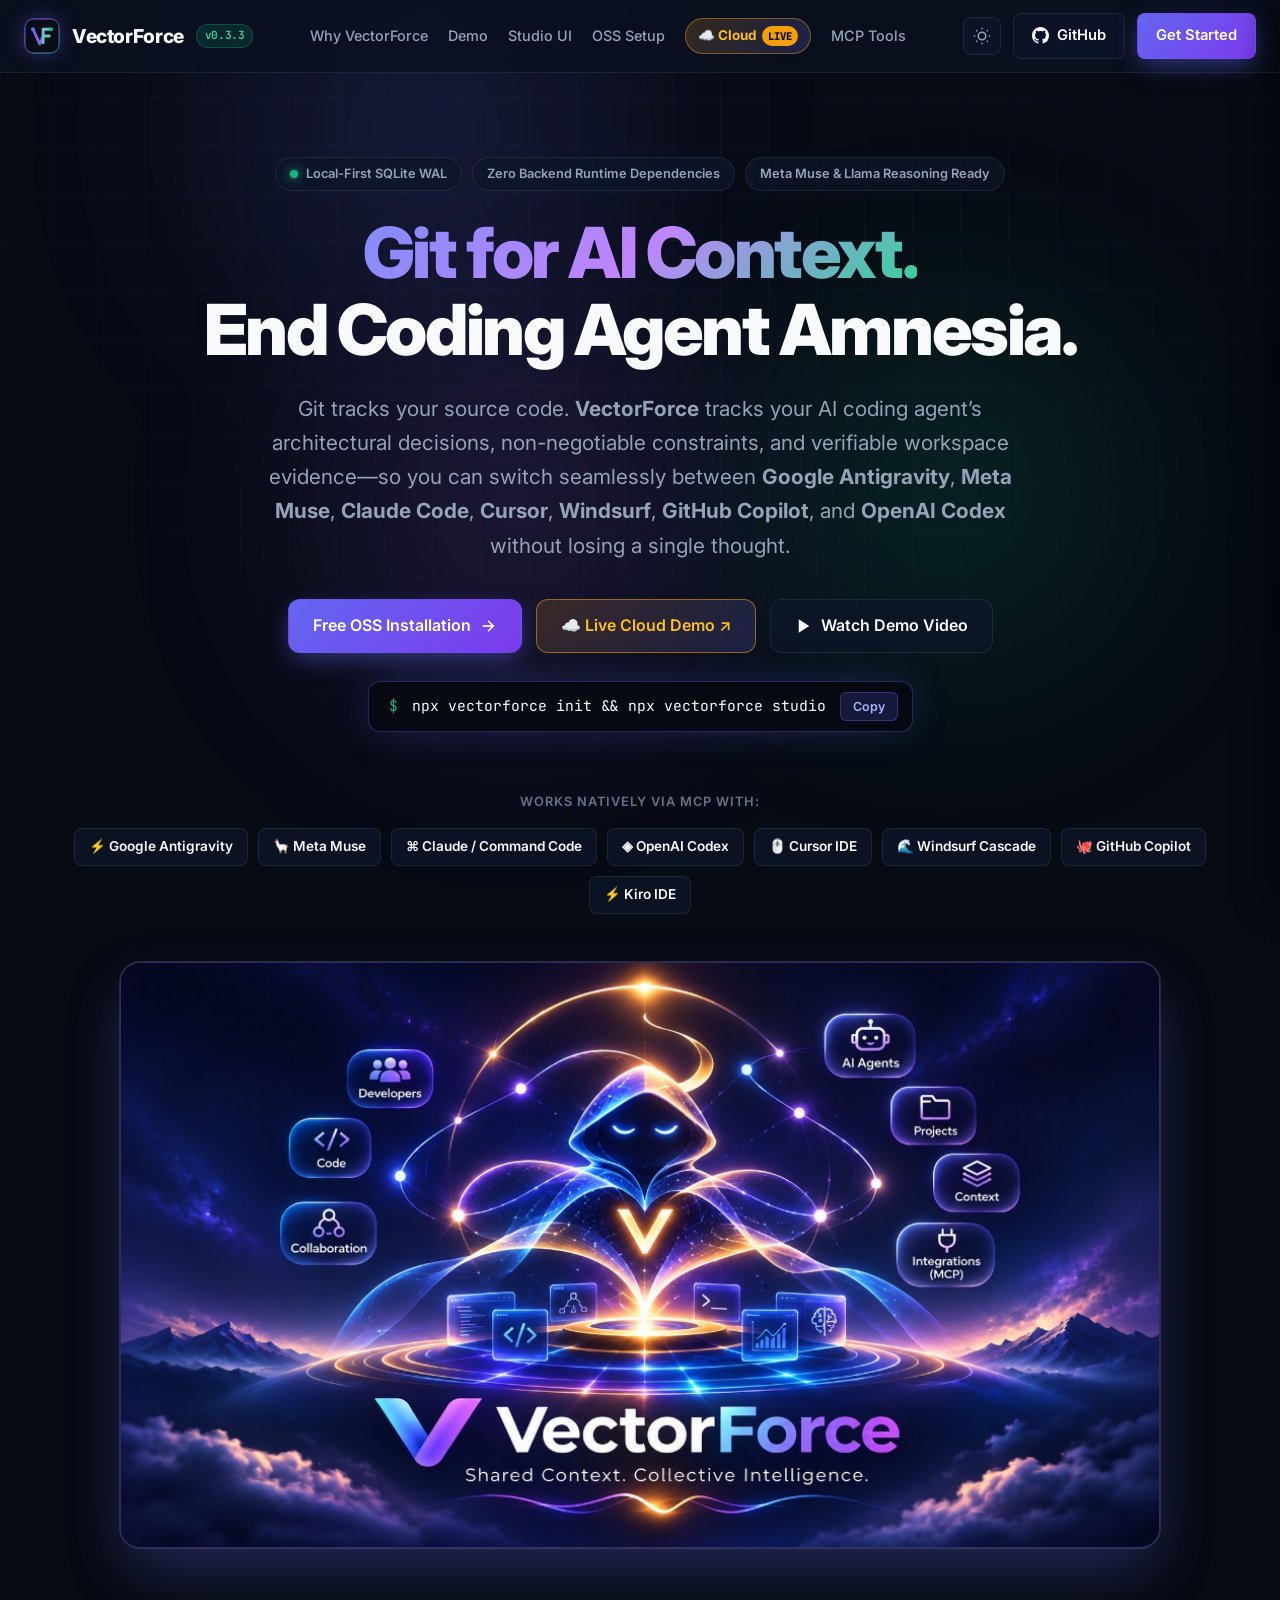
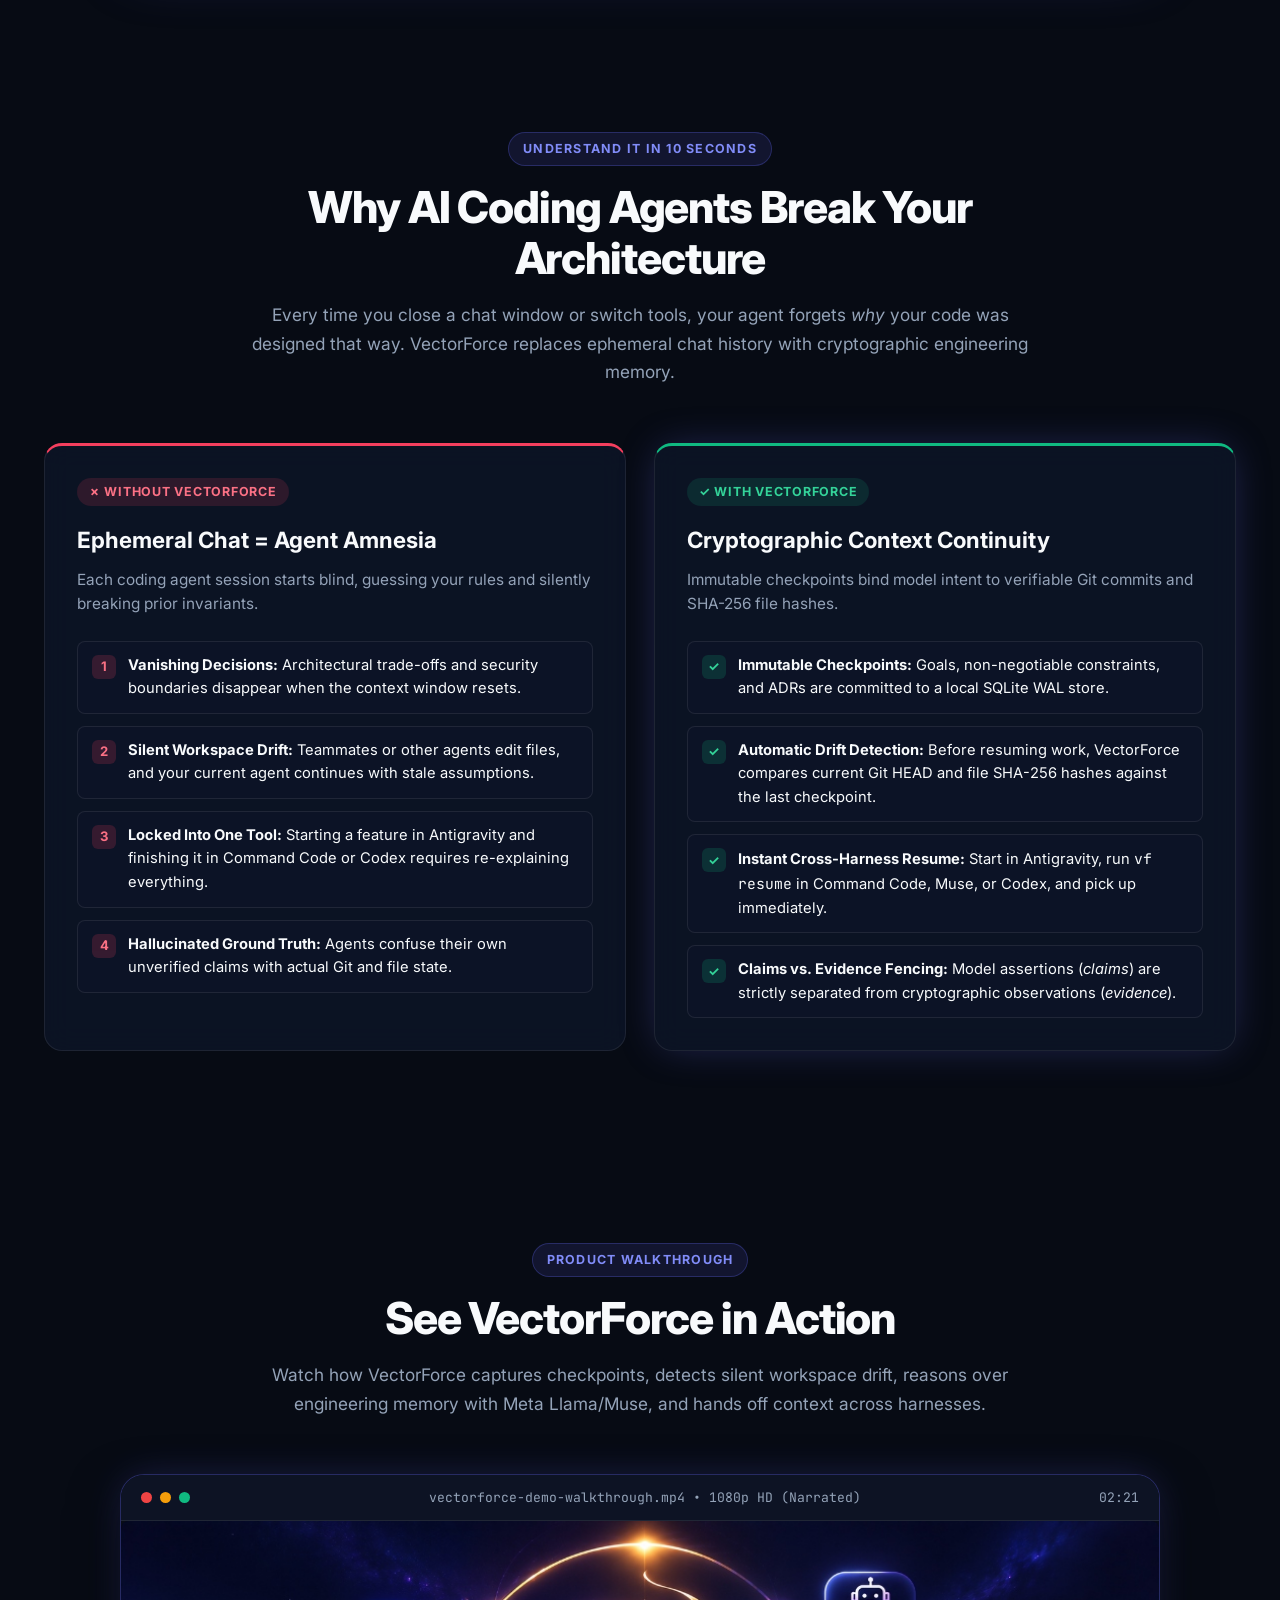
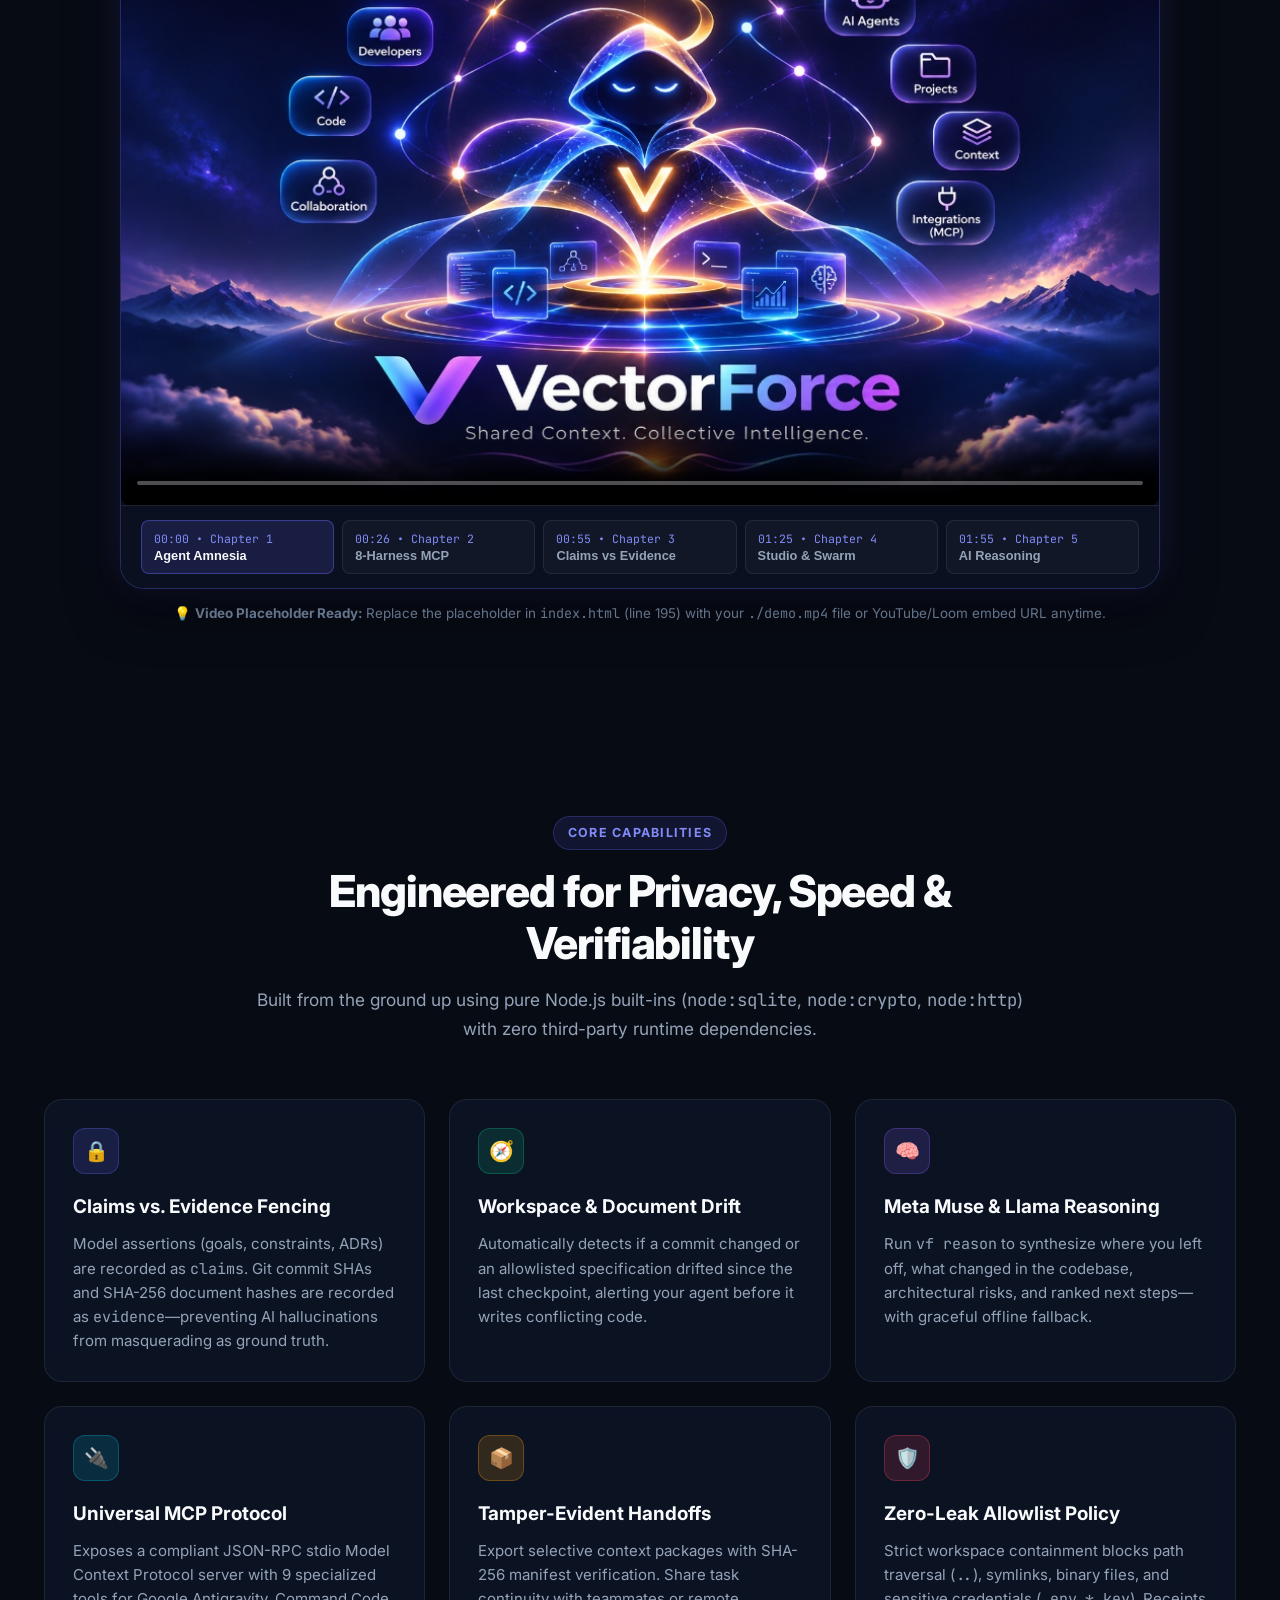
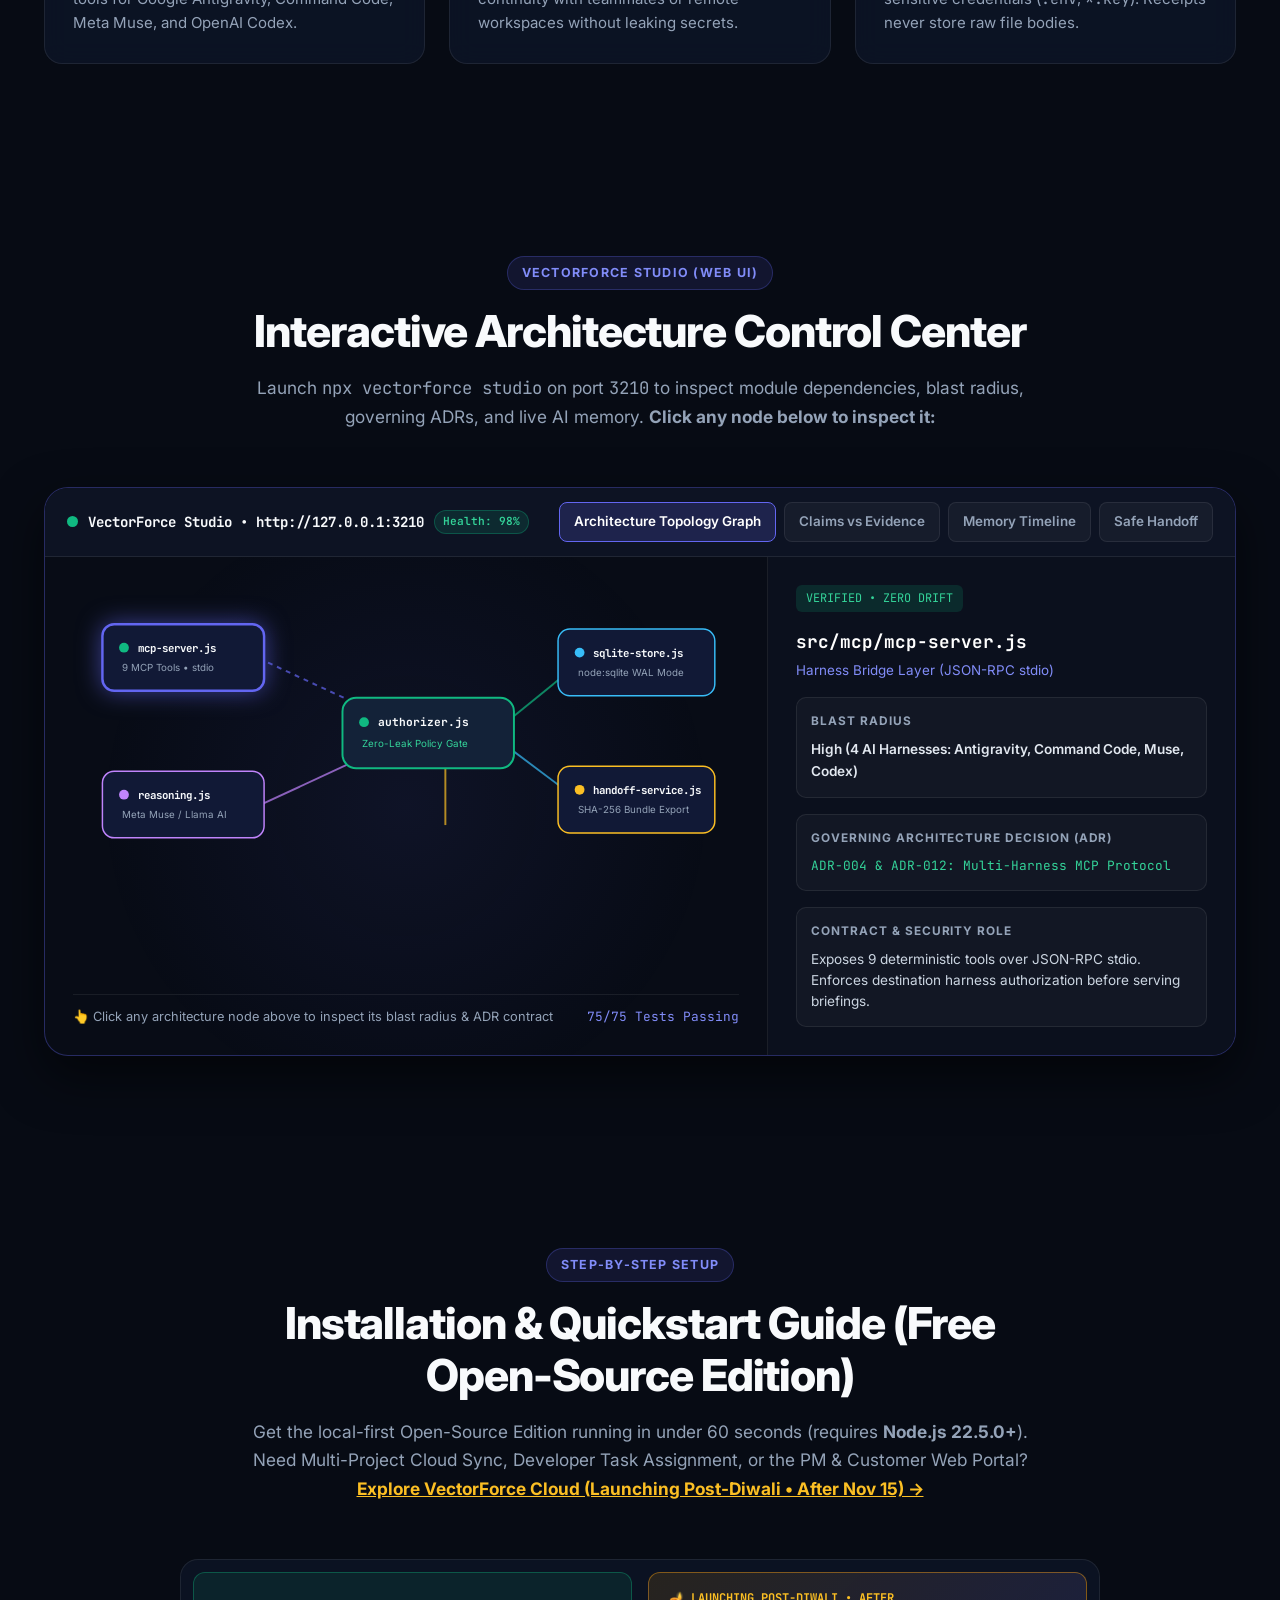
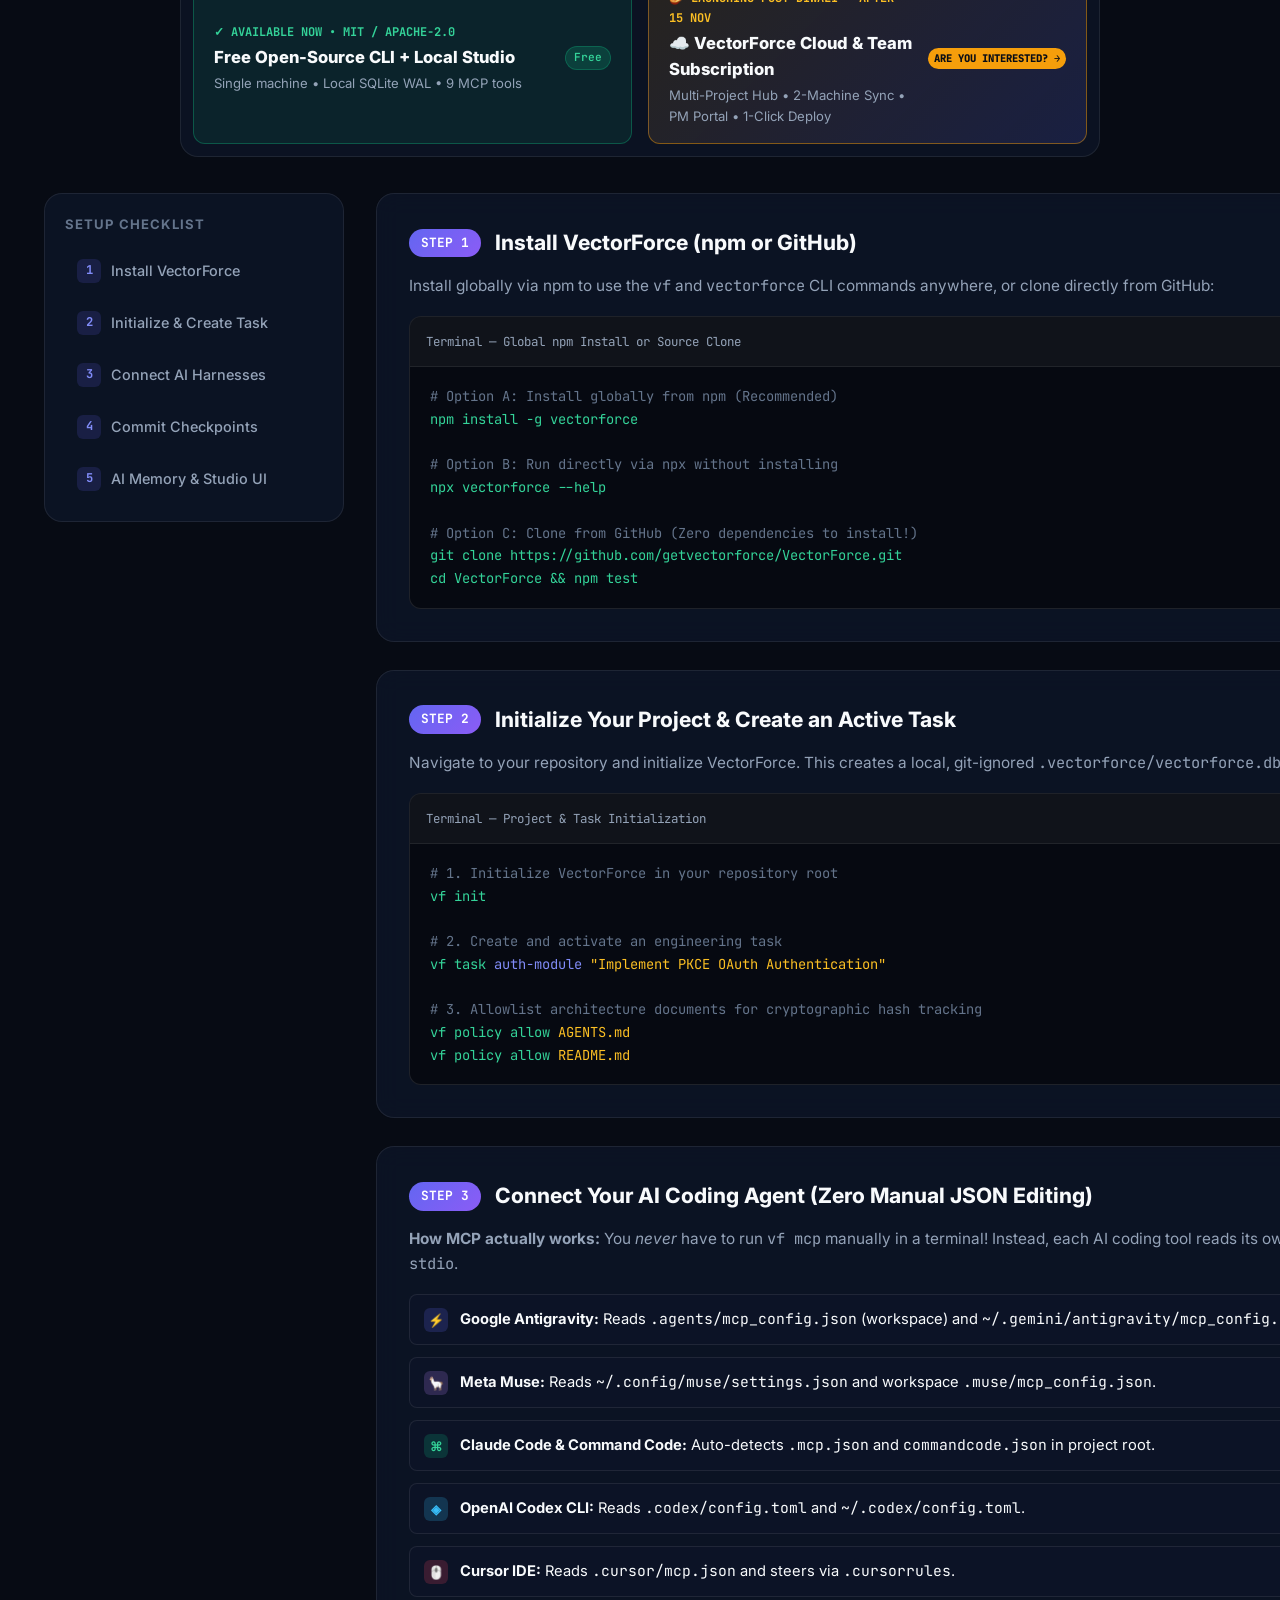
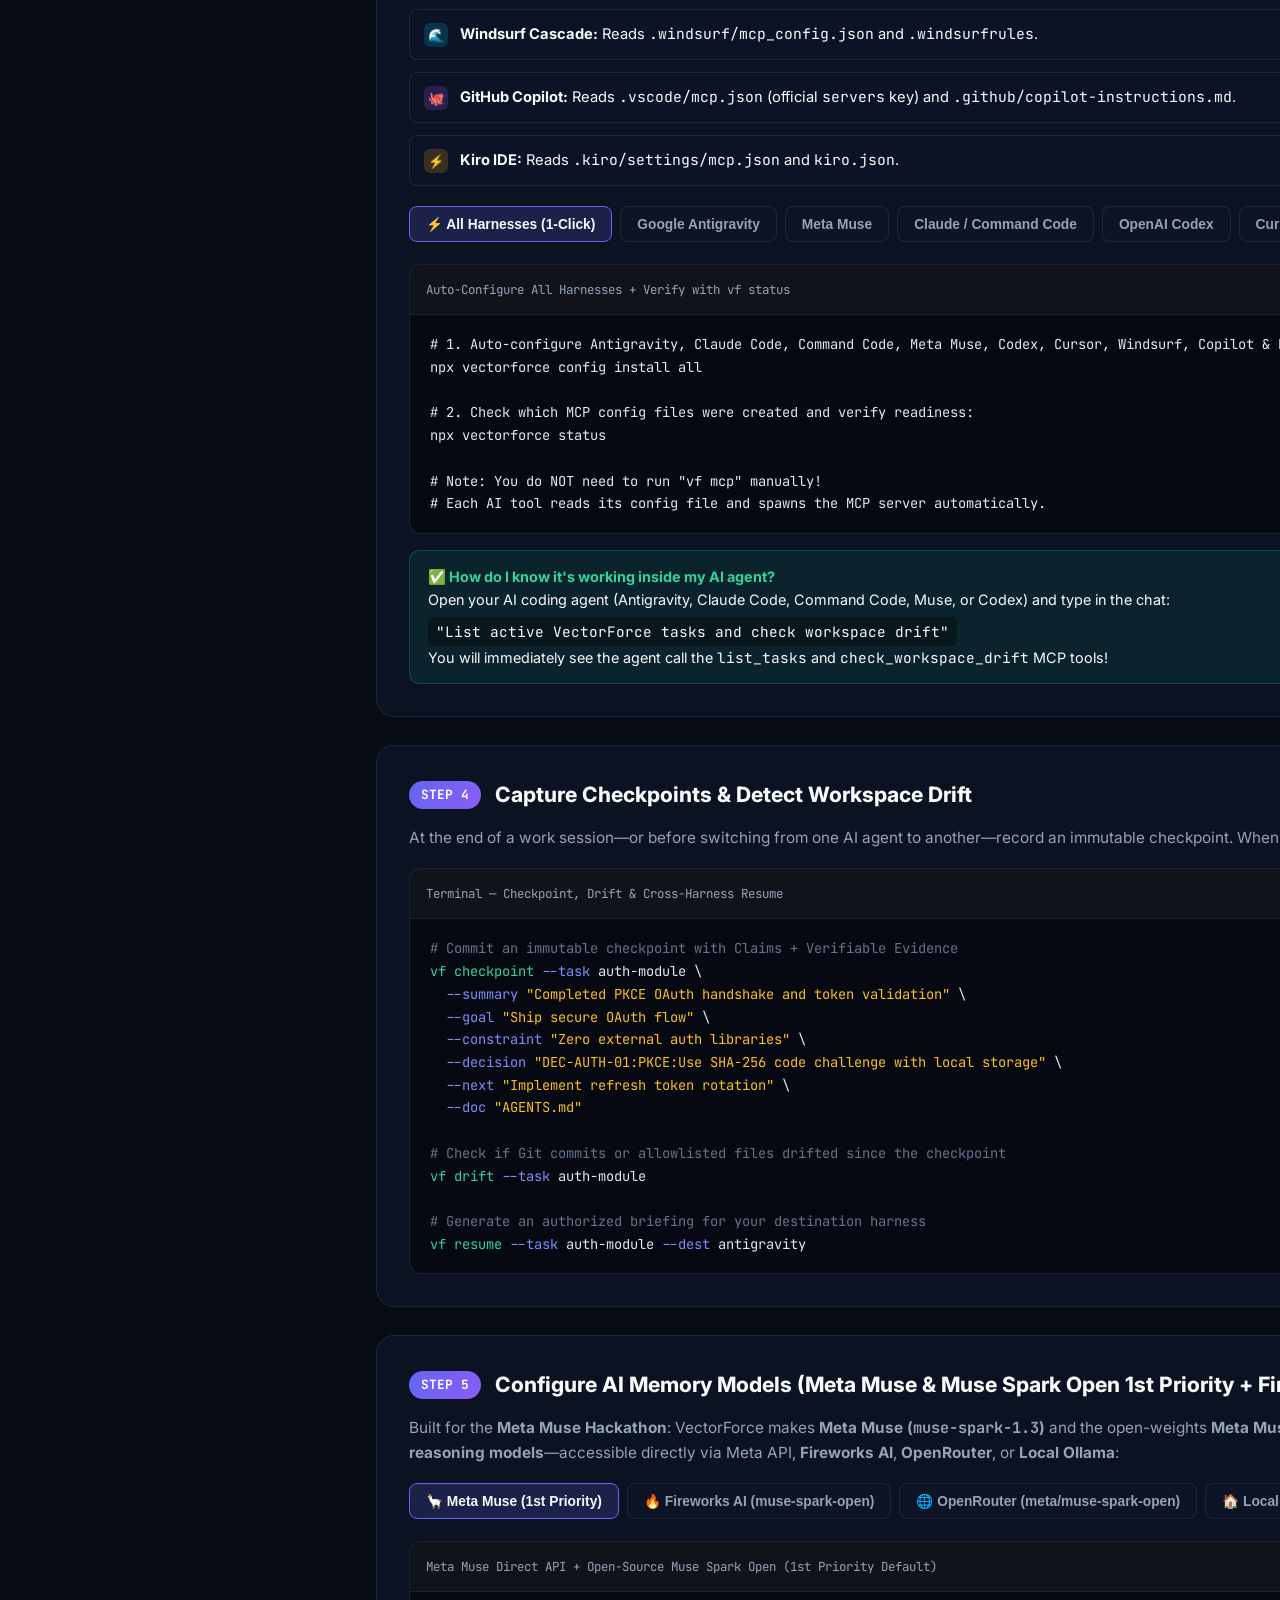
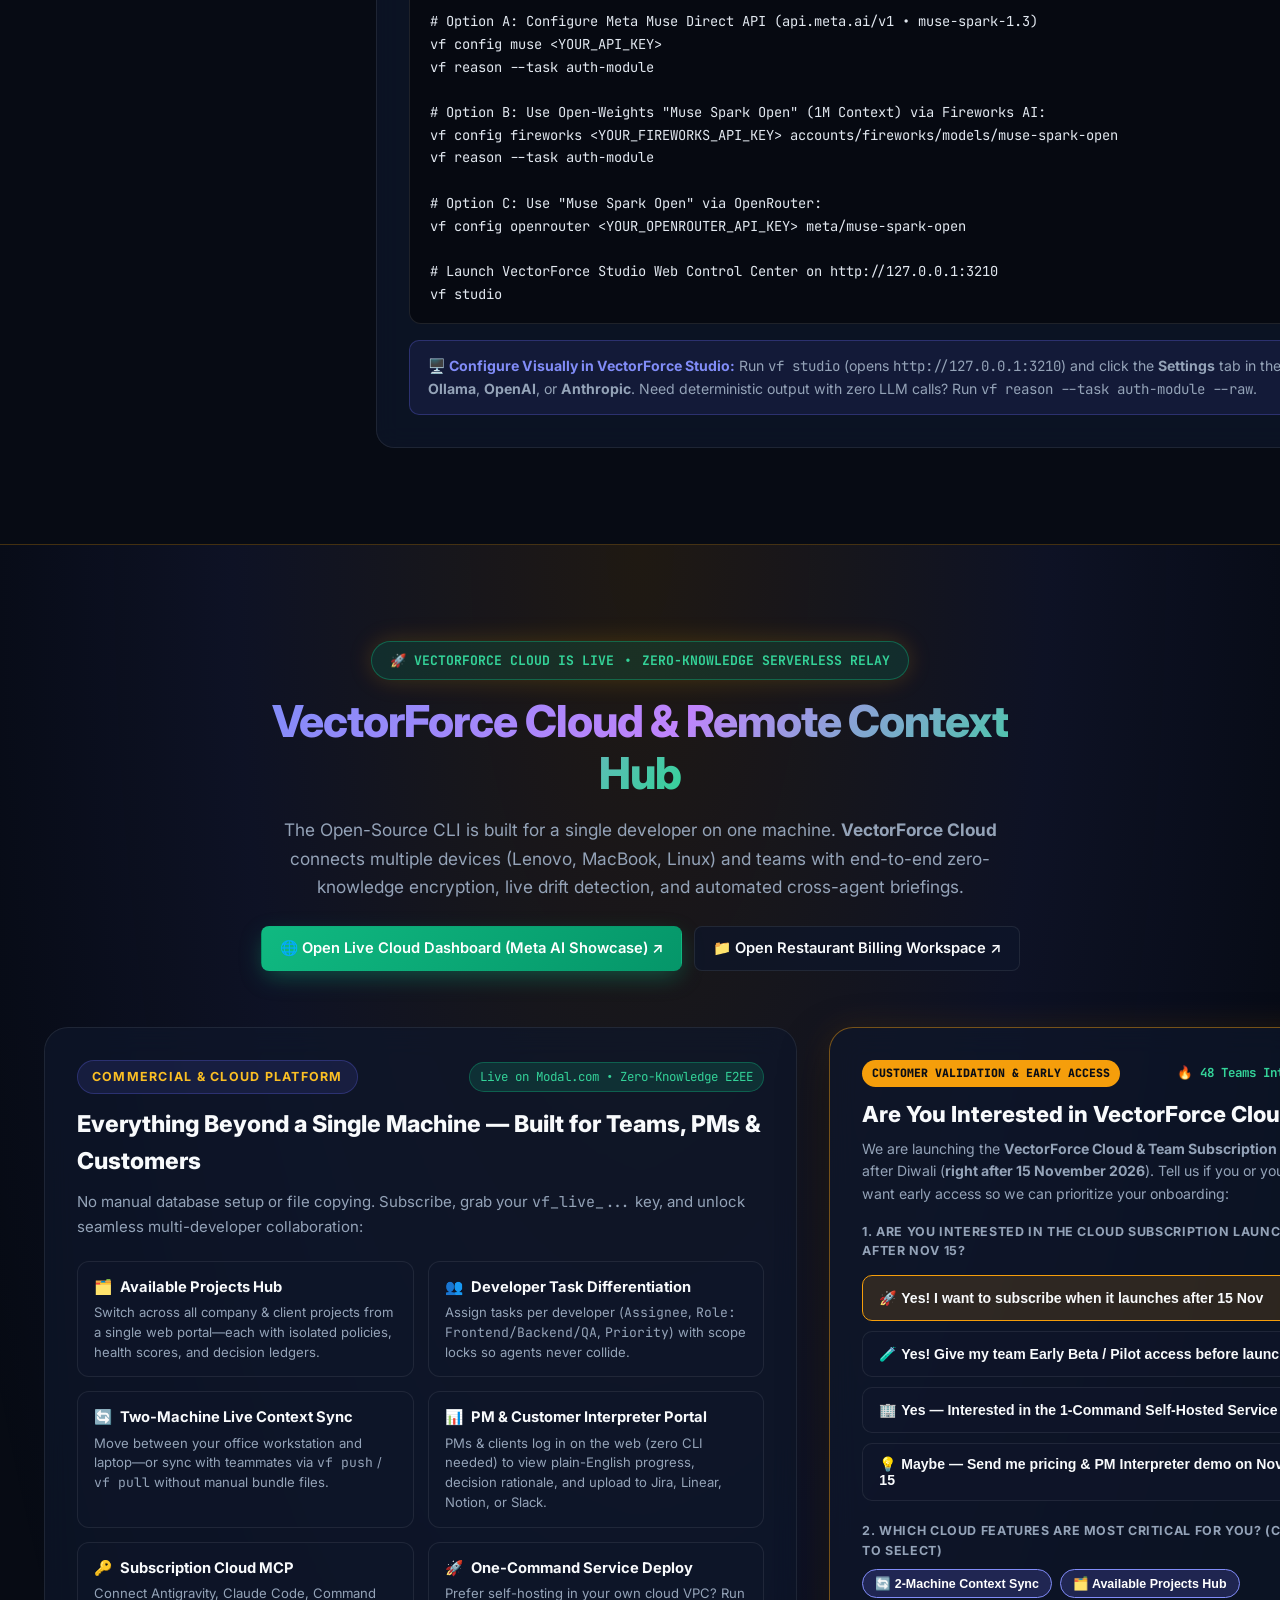
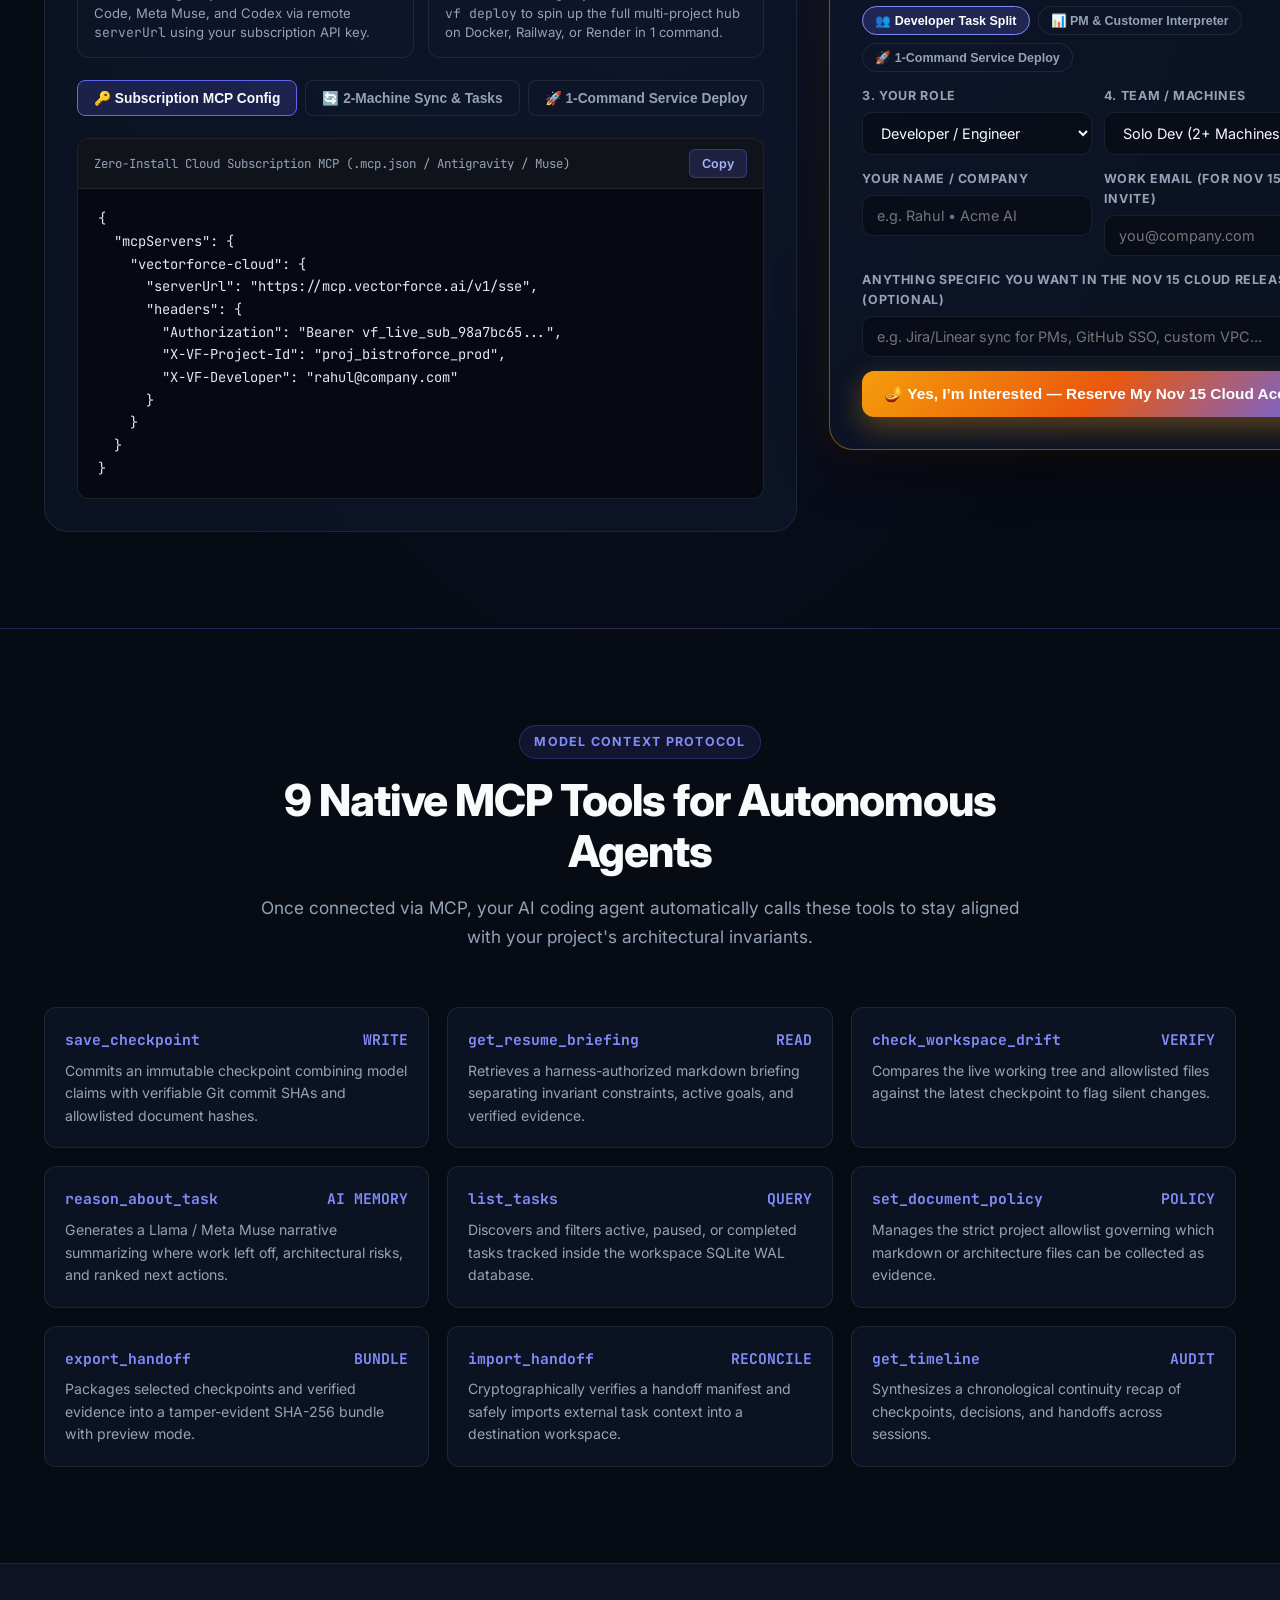
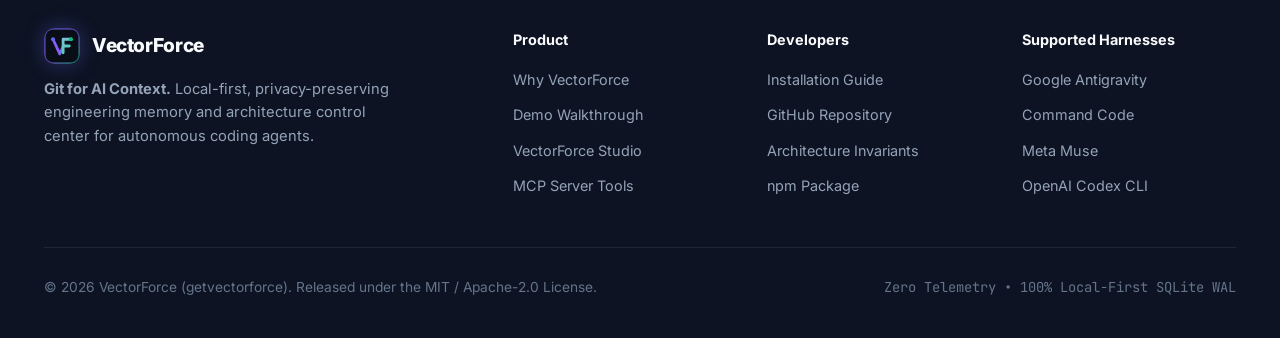
==== index.html @ 428b320d "feat(showcase): add mascot banner artwork and 1080p narrated demo video with captions" ====
<!DOCTYPE html>
<html lang="en">
<head>
  <meta charset="UTF-8" />
  <meta name="viewport" content="width=device-width, initial-scale=1.0" />
  <title>VectorForce (VF) — Git for AI Context | Local-First Engineering Memory</title>
  <meta name="description" content="VectorForce is a local-first, privacy-preserving engineering context platform and architecture control center for AI coding agents (Google Antigravity, Command Code, Meta Muse, OpenAI Codex)." />
  <link rel="icon" type="image/svg+xml" href="./favicon.svg" />
  <link rel="preconnect" href="https://fonts.googleapis.com" />
  <link rel="preconnect" href="https://fonts.gstatic.com" crossorigin />
  <link href="https://fonts.googleapis.com/css2?family=Inter:wght@400;500;600;700;800;900&family=JetBrains+Mono:wght@400;500;600;700&display=swap" rel="stylesheet" />
  <link rel="stylesheet" href="./styles.css?v=0.3.6" />
</head>
<body>
  <!-- Ambient Background Mesh -->
  <div class="ambient-bg" aria-hidden="true">
    <div class="ambient-grid"></div>
    <div class="ambient-orb orb-1"></div>
    <div class="ambient-orb orb-2"></div>
    <div class="ambient-orb orb-3"></div>
  </div>

  <!-- Sticky Navigation Bar -->
  <header class="navbar">
    <div class="container nav-inner">
      <a href="#" class="brand">
        <img src="./favicon.svg" alt="VectorForce Logo" class="brand-logo" />
        <span>VectorForce</span>
        <span class="brand-badge">v0.3.3</span>
      </a>

      <ul class="nav-links">
        <li><a href="#why-vectorforce">Why VectorForce</a></li>
        <li><a href="#demo-video">Demo</a></li>
        <li><a href="#studio-preview">Studio UI</a></li>
        <li><a href="#installation">OSS Setup</a></li>
        <li>
          <a href="#cloud-edition" class="nav-cloud-pill">
            <span>☁️ Cloud</span>
            <span class="cloud-badge-mini">Live</span>
          </a>
        </li>
        <li><a href="#mcp-tools">MCP Tools</a></li>
      </ul>

      <div class="nav-actions">
        <button id="theme-toggle" class="icon-btn" title="Toggle Dark/Light Theme" aria-label="Switch to light mode">
          <svg width="18" height="18" viewBox="0 0 24 24" fill="none" stroke="currentColor" stroke-width="2">
            <circle cx="12" cy="12" r="5"/>
            <line x1="12" y1="1" x2="12" y2="3"/>
            <line x1="12" y1="21" x2="12" y2="23"/>
            <line x1="4.22" y1="4.22" x2="5.64" y2="5.64"/>
            <line x1="18.36" y1="18.36" x2="19.78" y2="19.78"/>
            <line x1="1" y1="12" x2="3" y2="12"/>
            <line x1="21" y1="12" x2="23" y2="12"/>
            <line x1="4.22" y1="19.78" x2="5.64" y2="18.36"/>
            <line x1="18.36" y1="5.64" x2="19.78" y2="4.22"/>
          </svg>
        </button>
        <a href="https://github.com/getvectorforce/VectorForce" target="_blank" rel="noopener noreferrer" class="btn btn-secondary nav-github-btn">
          <svg width="17" height="17" viewBox="0 0 24 24" fill="currentColor">
            <path d="M12 0C5.37 0 0 5.37 0 12c0 5.31 3.435 9.795 8.205 11.385.6.105.825-.255.825-.57 0-.285-.015-1.23-.015-2.235-3.015.555-3.795-.735-4.035-1.41-.135-.345-.72-1.41-1.23-1.695-.42-.225-1.02-.78-.015-.795.945-.015 1.62.87 1.845 1.23 1.08 1.815 2.805 1.305 3.495.99.105-.78.42-1.305.765-1.605-2.67-.3-5.46-1.335-5.46-5.925 0-1.305.465-2.385 1.23-3.225-.12-.3-.54-1.53.12-3.18 0 0 1.005-.315 3.3 1.23.96-.27 1.98-.405 3-.405s2.04.135 3 .405c2.295-1.56 3.3-1.23 3.3-1.23.66 1.65.24 2.88.12 3.18.765.84 1.23 1.905 1.23 3.225 0 4.605-2.805 5.625-5.475 5.925.435.375.81 1.095.81 2.22 0 1.605-.015 2.895-.015 3.3 0 .315.225.69.825.57A12.02 12.02 0 0024 12c0-6.63-5.37-12-12-12z"/>
          </svg>
          <span>GitHub</span>
        </a>
        <a href="#installation" class="btn btn-primary nav-cta-btn">Get Started</a>
        <button id="mobile-menu-btn" class="icon-btn mobile-menu-btn" aria-label="Open navigation menu">
          <svg width="20" height="20" viewBox="0 0 24 24" fill="none" stroke="currentColor" stroke-width="2">
            <line x1="3" y1="6" x2="21" y2="6"/>
            <line x1="3" y1="12" x2="21" y2="12"/>
            <line x1="3" y1="18" x2="21" y2="18"/>
          </svg>
        </button>
      </div>
    </div>
  </header>

  <!-- Responsive Mobile Off-Canvas Drawer -->
  <div class="mobile-drawer" id="mobile-drawer" aria-hidden="true">
    <div class="mobile-drawer-header">
      <a href="#" class="brand">
        <img src="./favicon.svg" alt="VectorForce Logo" class="brand-logo" />
        <span>VectorForce</span>
        <span class="brand-badge">v0.3.3</span>
      </a>
      <button class="icon-btn" id="mobile-close-btn" aria-label="Close navigation menu">
        <svg width="20" height="20" viewBox="0 0 24 24" fill="none" stroke="currentColor" stroke-width="2">
          <line x1="18" y1="6" x2="6" y2="18"/>
          <line x1="6" y1="6" x2="18" y2="18"/>
        </svg>
      </button>
    </div>
    <ul class="mobile-nav-links">
      <li><a href="#why-vectorforce" class="mobile-nav-link">Why VectorForce</a></li>
      <li><a href="#demo-video" class="mobile-nav-link">Demo Video</a></li>
      <li><a href="#studio-preview" class="mobile-nav-link">Studio UI</a></li>
      <li><a href="#installation" class="mobile-nav-link">Free OSS Setup</a></li>
      <li><a href="#cloud-edition" class="mobile-nav-link" style="color: #fbbf24;">☁️ Cloud Edition (Live)</a></li>
      <li><a href="#mcp-tools" class="mobile-nav-link">MCP Tools</a></li>
    </ul>
    <div class="mobile-drawer-footer">
      <a href="https://github.com/getvectorforce/VectorForce" target="_blank" rel="noopener noreferrer" class="btn btn-secondary" style="width: 100%; justify-content: center;">
        View on GitHub
      </a>
      <a href="#installation" class="btn btn-primary mobile-nav-link" style="width: 100%; justify-content: center;">
        Get Started Free
      </a>
    </div>
  </div>
  <div class="mobile-backdrop" id="mobile-backdrop" aria-hidden="true"></div>

  <!-- Hero Section -->
  <main>
    <section class="hero">
      <div class="container">
        <div class="hero-pills">
          <span class="pill"><span class="pill-dot"></span> Local-First SQLite WAL</span>
          <span class="pill">Zero Backend Runtime Dependencies</span>
          <span class="pill">Meta Muse &amp; Llama Reasoning Ready</span>
        </div>

        <h1 class="hero-title">
          <span class="gradient-text">Git for AI Context.</span><br />
          End Coding Agent Amnesia.
        </h1>

        <p class="hero-subtitle">
          Git tracks your source code. <strong>VectorForce</strong> tracks your AI coding agent’s architectural decisions, non-negotiable constraints, and verifiable workspace evidence—so you can switch seamlessly between <strong>Google Antigravity</strong>, <strong>Meta Muse</strong>, <strong>Claude Code</strong>, <strong>Cursor</strong>, <strong>Windsurf</strong>, <strong>GitHub Copilot</strong>, and <strong>OpenAI Codex</strong> without losing a single thought.
        </p>

        <div class="hero-cta-row">
          <a href="#installation" class="btn btn-primary btn-lg">
            <span>Free OSS Installation</span>
            <svg width="18" height="18" viewBox="0 0 24 24" fill="none" stroke="currentColor" stroke-width="2.2"><line x1="5" y1="12" x2="19" y2="12"/><polyline points="12 5 19 12 12 19"/></svg>
          </a>
          <a href="https://omprakash-pce2011--vectorforce-cloud-vectorforce-cloud-web.modal.run/?project=proj-meta-e2ee" target="_blank" rel="noopener noreferrer" class="btn btn-cloud-live btn-lg">
            <span>☁️ Live Cloud Demo ↗</span>
          </a>
          <a href="#demo-video" class="btn btn-secondary btn-lg">
            <svg width="18" height="18" viewBox="0 0 24 24" fill="currentColor"><polygon points="5 3 19 12 5 21 5 3"/></svg>
            <span>Watch Demo Video</span>
          </a>
        </div>

        <!-- 1-Line Quick Install Copy Box -->
        <div class="quick-install-box" role="region" aria-label="Quick install command">
          <span class="quick-install-prompt">$</span>
          <span class="quick-install-cmd">npx vectorforce init &amp;&amp; npx vectorforce studio</span>
          <button class="copy-chip" data-copy="npx vectorforce init && npx vectorforce studio">
            Copy
          </button>
        </div>

        <!-- Supported Harnesses Strip -->
        <div class="harness-strip">
          <span class="harness-strip-label">Works natively via MCP with:</span>
          <div class="harness-badges">
            <span class="harness-chip">⚡ Google Antigravity</span>
            <span class="harness-chip">🦙 Meta Muse</span>
            <span class="harness-chip">⌘ Claude / Command Code</span>
            <span class="harness-chip">◈ OpenAI Codex</span>
            <span class="harness-chip">🖱️ Cursor IDE</span>
            <span class="harness-chip">🌊 Windsurf Cascade</span>
            <span class="harness-chip">🐙 GitHub Copilot</span>
            <span class="harness-chip">⚡ Kiro IDE</span>
          </div>
        </div>

        <!-- Mascot & Community Banner -->
        <div class="hero-mascot-banner">
          <img src="./assets/vectorforce-banner.jpg" alt="VectorForce — Shared Context. Collective Intelligence." class="banner-img" />
        </div>
      </div>
    </section>

    <!-- Intuitive Explanation: Before vs After VectorForce -->
    <section id="why-vectorforce">
      <div class="container">
        <div class="section-header">
          <span class="eyebrow">Understand It In 10 Seconds</span>
          <h2 class="section-title">Why AI Coding Agents Break Your Architecture</h2>
          <p class="section-subtitle">
            Every time you close a chat window or switch tools, your agent forgets <em>why</em> your code was designed that way. VectorForce replaces ephemeral chat history with cryptographic engineering memory.
          </p>
        </div>

        <div class="metaphor-grid">
          <!-- Without VectorForce -->
          <div class="comparison-card bad">
            <span class="comparison-tag">✗ Without VectorForce</span>
            <h3>Ephemeral Chat = Agent Amnesia</h3>
            <p class="desc">Each coding agent session starts blind, guessing your rules and silently breaking prior invariants.</p>
            <div class="flow-steps">
              <div class="flow-step">
                <span class="flow-icon">1</span>
                <div><strong>Vanishing Decisions:</strong> Architectural trade-offs and security boundaries disappear when the context window resets.</div>
              </div>
              <div class="flow-step">
                <span class="flow-icon">2</span>
                <div><strong>Silent Workspace Drift:</strong> Teammates or other agents edit files, and your current agent continues with stale assumptions.</div>
              </div>
              <div class="flow-step">
                <span class="flow-icon">3</span>
                <div><strong>Locked Into One Tool:</strong> Starting a feature in Antigravity and finishing it in Command Code or Codex requires re-explaining everything.</div>
              </div>
              <div class="flow-step">
                <span class="flow-icon">4</span>
                <div><strong>Hallucinated Ground Truth:</strong> Agents confuse their own unverified claims with actual Git and file state.</div>
              </div>
            </div>
          </div>

          <!-- With VectorForce -->
          <div class="comparison-card good">
            <span class="comparison-tag">✓ With VectorForce</span>
            <h3>Cryptographic Context Continuity</h3>
            <p class="desc">Immutable checkpoints bind model intent to verifiable Git commits and SHA-256 file hashes.</p>
            <div class="flow-steps">
              <div class="flow-step">
                <span class="flow-icon">✓</span>
                <div><strong>Immutable Checkpoints:</strong> Goals, non-negotiable constraints, and ADRs are committed to a local SQLite WAL store.</div>
              </div>
              <div class="flow-step">
                <span class="flow-icon">✓</span>
                <div><strong>Automatic Drift Detection:</strong> Before resuming work, VectorForce compares current Git HEAD and file SHA-256 hashes against the last checkpoint.</div>
              </div>
              <div class="flow-step">
                <span class="flow-icon">✓</span>
                <div><strong>Instant Cross-Harness Resume:</strong> Start in Antigravity, run <code>vf resume</code> in Command Code, Muse, or Codex, and pick up immediately.</div>
              </div>
              <div class="flow-step">
                <span class="flow-icon">✓</span>
                <div><strong>Claims vs. Evidence Fencing:</strong> Model assertions (<em>claims</em>) are strictly separated from cryptographic observations (<em>evidence</em>).</div>
              </div>
            </div>
          </div>
        </div>
      </div>
    </section>

    <!-- Demo Video Placeholder & Interactive Walkthrough -->
    <section id="demo-video">
      <div class="container">
        <div class="section-header">
          <span class="eyebrow">Product Walkthrough</span>
          <h2 class="section-title">See VectorForce in Action</h2>
          <p class="section-subtitle">
            Watch how VectorForce captures checkpoints, detects silent workspace drift, reasons over engineering memory with Meta Llama/Muse, and hands off context across harnesses.
          </p>
        </div>

        <div class="video-showcase-wrapper">
          <div class="video-frame-card">
            <div class="video-topbar">
              <div class="window-dots">
                <span class="window-dot dot-red"></span>
                <span class="window-dot dot-yellow"></span>
                <span class="window-dot dot-green"></span>
              </div>
              <span>vectorforce-demo-walkthrough.mp4 • 1080p HD (Narrated)</span>
              <span>02:21</span>
            </div>

            <div class="video-stage" style="background: #090d16; border-radius: 8px; overflow: hidden;">
              <video id="vf-demo-video" controls preload="metadata" poster="./assets/vectorforce-banner.jpg" style="width: 100%; height: auto; display: block; outline: none;">
                <source src="./assets/demo.mp4" type="video/mp4" />
                <track src="./assets/demo.srt" kind="subtitles" srclang="en" label="English" default />
                Your browser does not support HTML5 video.
              </video>
            </div>

            <!-- Interactive Chapter Selector -->
            <div class="video-chapters-bar">
              <button class="chapter-btn active" type="button" onclick="const v=document.getElementById('vf-demo-video'); if(v){ v.currentTime=0; v.play(); }">
                <span class="chapter-time">00:00 • Chapter 1</span>
                <span class="chapter-name">Agent Amnesia</span>
              </button>
              <button class="chapter-btn" type="button" onclick="const v=document.getElementById('vf-demo-video'); if(v){ v.currentTime=26; v.play(); }">
                <span class="chapter-time">00:26 • Chapter 2</span>
                <span class="chapter-name">8-Harness MCP</span>
              </button>
              <button class="chapter-btn" type="button" onclick="const v=document.getElementById('vf-demo-video'); if(v){ v.currentTime=55; v.play(); }">
                <span class="chapter-time">00:55 • Chapter 3</span>
                <span class="chapter-name">Claims vs Evidence</span>
              </button>
              <button class="chapter-btn" type="button" onclick="const v=document.getElementById('vf-demo-video'); if(v){ v.currentTime=85; v.play(); }">
                <span class="chapter-time">01:25 • Chapter 4</span>
                <span class="chapter-name">Studio &amp; Swarm</span>
              </button>
              <button class="chapter-btn" type="button" onclick="const v=document.getElementById('vf-demo-video'); if(v){ v.currentTime=115; v.play(); }">
                <span class="chapter-time">01:55 • Chapter 5</span>
                <span class="chapter-name">AI Reasoning</span>
              </button>
            </div>
          </div>
          <p class="video-replace-note">
            💡 <strong>Video Placeholder Ready:</strong> Replace the placeholder in <code>index.html</code> (line 195) with your <code>./demo.mp4</code> file or YouTube/Loom embed URL anytime.
          </p>
        </div>
      </div>
    </section>

    <!-- Core Architecture Pillars -->
    <section id="features">
      <div class="container">
        <div class="section-header">
          <span class="eyebrow">Core Capabilities</span>
          <h2 class="section-title">Engineered for Privacy, Speed &amp; Verifiability</h2>
          <p class="section-subtitle">
            Built from the ground up using pure Node.js built-ins (<code>node:sqlite</code>, <code>node:crypto</code>, <code>node:http</code>) with zero third-party runtime dependencies.
          </p>
        </div>

        <div class="features-grid">
          <div class="feature-card">
            <div class="feature-icon-box icon-indigo">🔒</div>
            <h3>Claims vs. Evidence Fencing</h3>
            <p>
              Model assertions (goals, constraints, ADRs) are recorded as <code>claims</code>. Git commit SHAs and SHA-256 document hashes are recorded as <code>evidence</code>—preventing AI hallucinations from masquerading as ground truth.
            </p>
          </div>

          <div class="feature-card">
            <div class="feature-icon-box icon-emerald">🧭</div>
            <h3>Workspace &amp; Document Drift</h3>
            <p>
              Automatically detects if a commit changed or an allowlisted specification drifted since the last checkpoint, alerting your agent before it writes conflicting code.
            </p>
          </div>

          <div class="feature-card">
            <div class="feature-icon-box icon-violet">🧠</div>
            <h3>Meta Muse &amp; Llama Reasoning</h3>
            <p>
              Run <code>vf reason</code> to synthesize where you left off, what changed in the codebase, architectural risks, and ranked next steps—with graceful offline fallback.
            </p>
          </div>

          <div class="feature-card">
            <div class="feature-icon-box icon-cyan">🔌</div>
            <h3>Universal MCP Protocol</h3>
            <p>
              Exposes a compliant JSON-RPC stdio Model Context Protocol server with 9 specialized tools for Google Antigravity, Command Code, Meta Muse, and OpenAI Codex.
            </p>
          </div>

          <div class="feature-card">
            <div class="feature-icon-box icon-amber">📦</div>
            <h3>Tamper-Evident Handoffs</h3>
            <p>
              Export selective context packages with SHA-256 manifest verification. Share task continuity with teammates or remote workspaces without leaking secrets.
            </p>
          </div>

          <div class="feature-card">
            <div class="feature-icon-box icon-rose">🛡️</div>
            <h3>Zero-Leak Allowlist Policy</h3>
            <p>
              Strict workspace containment blocks path traversal (<code>..</code>), symlinks, binary files, and sensitive credentials (<code>.env</code>, <code>*.key</code>). Receipts never store raw file bodies.
            </p>
          </div>
        </div>
      </div>
    </section>

    <!-- Interactive VectorForce Studio Preview -->
    <section id="studio-preview">
      <div class="container">
        <div class="section-header">
          <span class="eyebrow">VectorForce Studio (Web UI)</span>
          <h2 class="section-title">Interactive Architecture Control Center</h2>
          <p class="section-subtitle">
            Launch <code>npx vectorforce studio</code> on port <code>3210</code> to inspect module dependencies, blast radius, governing ADRs, and live AI memory. <strong>Click any node below to inspect it:</strong>
          </p>
        </div>

        <div class="studio-preview-shell">
          <div class="studio-header-bar">
            <div style="display:flex; align-items:center; gap:10px;">
              <span class="window-dot dot-green"></span>
              <strong class="mono" style="font-size:0.88rem;">VectorForce Studio • http://127.0.0.1:3210</strong>
              <span class="brand-badge">Health: 98%</span>
            </div>
            <div class="studio-tabs">
              <span class="studio-tab active">Architecture Topology Graph</span>
              <span class="studio-tab">Claims vs Evidence</span>
              <span class="studio-tab">Memory Timeline</span>
              <span class="studio-tab">Safe Handoff</span>
            </div>
          </div>

          <div class="studio-body">
            <!-- Left Interactive SVG Graph -->
            <div class="studio-canvas">
              <svg class="topology-svg" viewBox="0 0 680 300" fill="none" xmlns="http://www.w3.org/2000/svg">
                <!-- Connection Lines -->
                <path d="M190 75 L330 140" stroke="#6366f1" stroke-width="2" stroke-dasharray="5 5" opacity="0.7"/>
                <path d="M190 225 L330 160" stroke="#c084fc" stroke-width="2" opacity="0.7"/>
                <path d="M430 150 L510 85" stroke="#10b981" stroke-width="2" opacity="0.7"/>
                <path d="M430 155 L510 215" stroke="#38bdf8" stroke-width="2" opacity="0.7"/>
                <path d="M380 185 L380 245" stroke="#fbbf24" stroke-width="2" opacity="0.7"/>

                <!-- Node 1: MCP Server -->
                <g class="topo-node selected" data-node="mcp" transform="translate(30, 40)">
                  <rect width="165" height="68" rx="12" fill="#111936" stroke="#6366f1" stroke-width="2"/>
                  <circle cx="22" cy="24" r="5" fill="#10b981"/>
                  <text x="36" y="28" fill="#f8fafc" font-family="JetBrains Mono" font-size="11" font-weight="700">mcp-server.js</text>
                  <text x="20" y="48" fill="#94a3b8" font-family="Inter" font-size="10">9 MCP Tools • stdio</text>
                </g>

                <!-- Node 2: AI Reasoning -->
                <g class="topo-node" data-node="reasoning" transform="translate(30, 190)">
                  <rect width="165" height="68" rx="12" fill="#111936" stroke="#c084fc" stroke-width="1.5"/>
                  <circle cx="22" cy="24" r="5" fill="#c084fc"/>
                  <text x="36" y="28" fill="#f8fafc" font-family="JetBrains Mono" font-size="11" font-weight="700">reasoning.js</text>
                  <text x="20" y="48" fill="#94a3b8" font-family="Inter" font-size="10">Meta Muse / Llama AI</text>
                </g>

                <!-- Node 3: Policy Authorizer (Center Hub) -->
                <g class="topo-node" data-node="authorizer" transform="translate(275, 115)">
                  <rect width="175" height="72" rx="14" fill="#132238" stroke="#10b981" stroke-width="2"/>
                  <circle cx="22" cy="25" r="5" fill="#10b981"/>
                  <text x="36" y="29" fill="#f8fafc" font-family="JetBrains Mono" font-size="11.5" font-weight="700">authorizer.js</text>
                  <text x="20" y="50" fill="#34d399" font-family="Inter" font-size="10">Zero-Leak Policy Gate</text>
                </g>

                <!-- Node 4: SQLite WAL Store -->
                <g class="topo-node" data-node="sqlite" transform="translate(495, 45)">
                  <rect width="160" height="68" rx="12" fill="#111936" stroke="#38bdf8" stroke-width="1.5"/>
                  <circle cx="22" cy="24" r="5" fill="#38bdf8"/>
                  <text x="36" y="28" fill="#f8fafc" font-family="JetBrains Mono" font-size="11" font-weight="700">sqlite-store.js</text>
                  <text x="20" y="48" fill="#94a3b8" font-family="Inter" font-size="10">node:sqlite WAL Mode</text>
                </g>

                <!-- Node 5: Handoff Service -->
                <g class="topo-node" data-node="handoff" transform="translate(495, 185)">
                  <rect width="160" height="68" rx="12" fill="#111936" stroke="#fbbf24" stroke-width="1.5"/>
                  <circle cx="22" cy="24" r="5" fill="#fbbf24"/>
                  <text x="36" y="28" fill="#f8fafc" font-family="JetBrains Mono" font-size="11" font-weight="700">handoff-service.js</text>
                  <text x="20" y="48" fill="#94a3b8" font-family="Inter" font-size="10">SHA-256 Bundle Export</text>
                </g>
              </svg>

              <div style="display:flex; justify-content:space-between; align-items:center; font-size:0.8rem; color:#94a3b8; border-top:1px solid rgba(255,255,255,0.07); padding-top:12px;">
                <span>👆 Click any architecture node above to inspect its blast radius &amp; ADR contract</span>
                <span class="mono" style="color:#818cf8;">75/75 Tests Passing</span>
              </div>
            </div>

            <!-- Right Live Node Inspector -->
            <div class="studio-inspector">
              <span class="inspector-badge" id="inspector-status">VERIFIED • ZERO DRIFT</span>
              <div>
                <h4 class="mono" id="inspector-name" style="font-size:1.1rem; color:#fff; margin-bottom:4px;">src/mcp/mcp-server.js</h4>
                <p id="inspector-layer" style="font-size:0.84rem; color:#818cf8;">Harness Bridge Layer (JSON-RPC stdio)</p>
              </div>

              <div class="inspector-card">
                <h5>Blast Radius</h5>
                <div id="inspector-blast" style="color:#e2e8f0; font-weight:600;">
                  High (4 AI Harnesses: Antigravity, Command Code, Muse, Codex)
                </div>
              </div>

              <div class="inspector-card">
                <h5>Governing Architecture Decision (ADR)</h5>
                <div id="inspector-adr" class="mono" style="color:#34d399; font-size:0.8rem;">
                  ADR-004 &amp; ADR-012: Multi-Harness MCP Protocol
                </div>
              </div>

              <div class="inspector-card">
                <h5>Contract &amp; Security Role</h5>
                <p id="inspector-desc" style="color:#cbd5e1; line-height:1.55;">
                  Exposes 9 deterministic tools over JSON-RPC stdio. Enforces destination harness authorization before serving briefings.
                </p>
              </div>
            </div>
          </div>
        </div>
      </div>
    </section>

    <!-- Complete Installation & Quickstart Guide -->
    <section id="installation">
      <div class="container">
        <div class="section-header">
          <span class="eyebrow">Step-by-Step Setup</span>
          <h2 class="section-title">Installation &amp; Quickstart Guide (Free Open-Source Edition)</h2>
          <p class="section-subtitle">
            Get the local-first Open-Source Edition running in under 60 seconds (requires <strong>Node.js 22.5.0+</strong>). Need Multi-Project Cloud Sync, Developer Task Assignment, or the PM &amp; Customer Web Portal? <a href="#cloud-edition" style="color: #fbbf24; font-weight: 700; text-decoration: underline;">Explore VectorForce Cloud (Launching Post-Diwali • After Nov 15) →</a>
          </p>
        </div>

        <!-- Edition Switcher Banner: Free Open Source vs Cloud Subscription -->
        <div class="edition-switcher-banner" role="region" aria-label="Choose VectorForce Edition">
          <a href="#step-1" class="edition-switch-card oss-active">
            <div>
              <div style="font-size: 0.75rem; font-family: var(--font-mono); color: #34d399; font-weight: 700;">✓ AVAILABLE NOW • MIT / APACHE-2.0</div>
              <div style="font-size: 1.04rem; font-weight: 800; color: var(--text-primary); margin-top: 2px;">Free Open-Source CLI + Local Studio</div>
              <div style="font-size: 0.82rem; color: var(--text-secondary); margin-top: 2px;">Single machine • Local SQLite WAL • 9 MCP tools</div>
            </div>
            <span class="brand-badge" style="background: rgba(16,185,129,0.2); color: #34d399;">Free</span>
          </a>

          <a href="#cloud-edition" class="edition-switch-card cloud-promo">
            <div>
              <div style="font-size: 0.75rem; font-family: var(--font-mono); color: #fbbf24; font-weight: 700;">🪔 LAUNCHING POST-DIWALI • AFTER 15 NOV</div>
              <div style="font-size: 1.04rem; font-weight: 800; color: var(--text-primary); margin-top: 2px;">☁️ VectorForce Cloud &amp; Team Subscription</div>
              <div style="font-size: 0.82rem; color: var(--text-secondary); margin-top: 2px;">Multi-Project Hub • 2-Machine Sync • PM Portal • 1-Click Deploy</div>
            </div>
            <span class="cloud-badge-mini">Are You Interested? →</span>
          </a>
        </div>

        <div class="install-layout">
          <!-- Sticky Left Navigation -->
          <aside class="install-steps-nav">
            <h4>Setup Checklist</h4>
            <ul class="step-nav-list">
              <li class="step-nav-item"><a href="#step-1"><span class="step-num">1</span> Install VectorForce</a></li>
              <li class="step-nav-item"><a href="#step-2"><span class="step-num">2</span> Initialize &amp; Create Task</a></li>
              <li class="step-nav-item"><a href="#step-3"><span class="step-num">3</span> Connect AI Harnesses</a></li>
              <li class="step-nav-item"><a href="#step-4"><span class="step-num">4</span> Commit Checkpoints</a></li>
              <li class="step-nav-item"><a href="#step-5"><span class="step-num">5</span> AI Memory &amp; Studio UI</a></li>
            </ul>
          </aside>

          <!-- Right Step Cards -->
          <div class="install-content">
            <!-- Step 1 -->
            <div class="install-step-card" id="step-1">
              <div class="install-step-header">
                <span class="install-step-badge">STEP 1</span>
                <h3>Install VectorForce (npm or GitHub)</h3>
              </div>
              <p>
                Install globally via npm to use the <code>vf</code> and <code>vectorforce</code> CLI commands anywhere, or clone directly from GitHub:
              </p>
              <div class="code-window">
                <div class="code-window-header">
                  <span>Terminal — Global npm Install or Source Clone</span>
                  <button class="copy-chip" data-copy="npm install -g vectorforce">Copy npm</button>
                </div>
                <pre class="code-pre"><span class="code-comment"># Option A: Install globally from npm (Recommended)</span>
<span class="code-cmd">npm install -g vectorforce</span>

<span class="code-comment"># Option B: Run directly via npx without installing</span>
<span class="code-cmd">npx vectorforce --help</span>

<span class="code-comment"># Option C: Clone from GitHub (Zero dependencies to install!)</span>
<span class="code-cmd">git clone https://github.com/getvectorforce/VectorForce.git</span>
<span class="code-cmd">cd VectorForce &amp;&amp; npm test</span></pre>
              </div>
            </div>

            <!-- Step 2 -->
            <div class="install-step-card" id="step-2">
              <div class="install-step-header">
                <span class="install-step-badge">STEP 2</span>
                <h3>Initialize Your Project &amp; Create an Active Task</h3>
              </div>
              <p>
                Navigate to your repository and initialize VectorForce. This creates a local, git-ignored <code>.vectorforce/vectorforce.db</code> SQLite WAL store inside your workspace.
              </p>
              <div class="code-window">
                <div class="code-window-header">
                  <span>Terminal — Project &amp; Task Initialization</span>
                  <button class="copy-chip" data-copy="vf init && vf task auth-module &quot;Implement PKCE OAuth Authentication&quot;">Copy</button>
                </div>
                <pre class="code-pre"><span class="code-comment"># 1. Initialize VectorForce in your repository root</span>
<span class="code-cmd">vf init</span>

<span class="code-comment"># 2. Create and activate an engineering task</span>
<span class="code-cmd">vf task</span> <span class="code-flag">auth-module</span> <span class="code-str">"Implement PKCE OAuth Authentication"</span>

<span class="code-comment"># 3. Allowlist architecture documents for cryptographic hash tracking</span>
<span class="code-cmd">vf policy allow</span> <span class="code-str">AGENTS.md</span>
<span class="code-cmd">vf policy allow</span> <span class="code-str">README.md</span></pre>
              </div>
            </div>

            <!-- Step 3 -->
            <div class="install-step-card" id="step-3">
              <div class="install-step-header">
                <span class="install-step-badge">STEP 3</span>
                <h3>Connect Your AI Coding Agent (Zero Manual JSON Editing)</h3>
              </div>
              <p>
                <strong>How MCP actually works:</strong> You <em>never</em> have to run <code>vf mcp</code> manually in a terminal! Instead, each AI coding tool reads its own configuration file and automatically spawns VectorForce in the background over <code>stdio</code>.
              </p>

              <!-- Clear File Mapping Explanation for all 8 supported AI coding agents -->
              <div class="flow-steps" style="margin-bottom: 20px;">
                <div class="flow-step">
                  <span class="flow-icon" style="background:rgba(99,102,241,0.2);color:#818cf8;">⚡</span>
                  <div><strong>Google Antigravity:</strong> Reads <code>.agents/mcp_config.json</code> (workspace) and <code>~/.gemini/antigravity/mcp_config.json</code> (global IDE).</div>
                </div>
                <div class="flow-step">
                  <span class="flow-icon" style="background:rgba(192,132,252,0.2);color:#c084fc;">🦙</span>
                  <div><strong>Meta Muse:</strong> Reads <code>~/.config/muse/settings.json</code> and workspace <code>.muse/mcp_config.json</code>.</div>
                </div>
                <div class="flow-step">
                  <span class="flow-icon" style="background:rgba(16,185,129,0.2);color:#34d399;">⌘</span>
                  <div><strong>Claude Code &amp; Command Code:</strong> Auto-detects <code>.mcp.json</code> and <code>commandcode.json</code> in project root.</div>
                </div>
                <div class="flow-step">
                  <span class="flow-icon" style="background:rgba(56,189,248,0.2);color:#38bdf8;">◈</span>
                  <div><strong>OpenAI Codex CLI:</strong> Reads <code>.codex/config.toml</code> and <code>~/.codex/config.toml</code>.</div>
                </div>
                <div class="flow-step">
                  <span class="flow-icon" style="background:rgba(244,63,94,0.2);color:#fb7185;">🖱️</span>
                  <div><strong>Cursor IDE:</strong> Reads <code>.cursor/mcp.json</code> and steers via <code>.cursorrules</code>.</div>
                </div>
                <div class="flow-step">
                  <span class="flow-icon" style="background:rgba(6,182,212,0.2);color:#22d3ee;">🌊</span>
                  <div><strong>Windsurf Cascade:</strong> Reads <code>.windsurf/mcp_config.json</code> and <code>.windsurfrules</code>.</div>
                </div>
                <div class="flow-step">
                  <span class="flow-icon" style="background:rgba(168,85,247,0.2);color:#c084fc;">🐙</span>
                  <div><strong>GitHub Copilot:</strong> Reads <code>.vscode/mcp.json</code> (official <code>servers</code> key) and <code>.github/copilot-instructions.md</code>.</div>
                </div>
                <div class="flow-step">
                  <span class="flow-icon" style="background:rgba(245,158,11,0.2);color:#fbbf24;">⚡</span>
                  <div><strong>Kiro IDE:</strong> Reads <code>.kiro/settings/mcp.json</code> and <code>kiro.json</code>.</div>
                </div>
              </div>

              <div class="harness-tabs" id="harness-config-tabs">
                <button class="harness-tab-btn active" type="button" data-harness-tab="all">⚡ All Harnesses (1-Click)</button>
                <button class="harness-tab-btn" type="button" data-harness-tab="antigravity">Google Antigravity</button>
                <button class="harness-tab-btn" type="button" data-harness-tab="muse">Meta Muse</button>
                <button class="harness-tab-btn" type="button" data-harness-tab="command-code">Claude / Command Code</button>
                <button class="harness-tab-btn" type="button" data-harness-tab="codex">OpenAI Codex</button>
                <button class="harness-tab-btn" type="button" data-harness-tab="cursor">Cursor IDE</button>
                <button class="harness-tab-btn" type="button" data-harness-tab="windsurf">Windsurf Cascade</button>
                <button class="harness-tab-btn" type="button" data-harness-tab="copilot">GitHub Copilot</button>
                <button class="harness-tab-btn" type="button" data-harness-tab="kiro">Kiro IDE</button>
              </div>

              <div class="code-window">
                <div class="code-window-header">
                  <span id="harness-code-title">Auto-Configure All Harnesses + Verify with vf status</span>
                  <button class="copy-chip" id="harness-copy-btn" data-copy="npx vectorforce config install all && npx vectorforce status">Copy</button>
                </div>
                <pre class="code-pre" id="harness-code-pre"># 1. Auto-configure Antigravity, Claude Code, Command Code, Meta Muse, Codex, Cursor, Windsurf, Copilot &amp; Kiro:
npx vectorforce config install all

# 2. Check which MCP config files were created and verify readiness:
npx vectorforce status

# Note: You do NOT need to run "vf mcp" manually!
# Each AI tool reads its config file and spawns the MCP server automatically.</pre>
              </div>

              <div style="margin-top: 16px; padding: 14px 18px; border-radius: 10px; background: rgba(16, 185, 129, 0.1); border: 1px solid rgba(16, 185, 129, 0.3); font-size: 0.9rem;">
                <strong style="color: #34d399;">✅ How do I know it's working inside my AI agent?</strong><br />
                Open your AI coding agent (Antigravity, Claude Code, Command Code, Muse, or Codex) and type in the chat:<br />
                <code style="color: #f8fafc; background: rgba(0,0,0,0.35); padding: 3px 8px; border-radius: 5px; display: inline-block; margin-top: 6px;">"List active VectorForce tasks and check workspace drift"</code><br />
                You will immediately see the agent call the <code>list_tasks</code> and <code>check_workspace_drift</code> MCP tools!
              </div>
            </div>

            <!-- Step 4 -->
            <div class="install-step-card" id="step-4">
              <div class="install-step-header">
                <span class="install-step-badge">STEP 4</span>
                <h3>Capture Checkpoints &amp; Detect Workspace Drift</h3>
              </div>
              <p>
                At the end of a work session—or before switching from one AI agent to another—record an immutable checkpoint. When resuming, check for drift and retrieve the authorized briefing:
              </p>
              <div class="code-window">
                <div class="code-window-header">
                  <span>Terminal — Checkpoint, Drift &amp; Cross-Harness Resume</span>
                  <button class="copy-chip" data-copy="vf drift --task auth-module && vf resume --task auth-module --dest antigravity">Copy</button>
                </div>
                <pre class="code-pre"><span class="code-comment"># Commit an immutable checkpoint with Claims + Verifiable Evidence</span>
<span class="code-cmd">vf checkpoint</span> <span class="code-flag">--task</span> auth-module \
  <span class="code-flag">--summary</span> <span class="code-str">"Completed PKCE OAuth handshake and token validation"</span> \
  <span class="code-flag">--goal</span> <span class="code-str">"Ship secure OAuth flow"</span> \
  <span class="code-flag">--constraint</span> <span class="code-str">"Zero external auth libraries"</span> \
  <span class="code-flag">--decision</span> <span class="code-str">"DEC-AUTH-01:PKCE:Use SHA-256 code challenge with local storage"</span> \
  <span class="code-flag">--next</span> <span class="code-str">"Implement refresh token rotation"</span> \
  <span class="code-flag">--doc</span> <span class="code-str">"AGENTS.md"</span>

<span class="code-comment"># Check if Git commits or allowlisted files drifted since the checkpoint</span>
<span class="code-cmd">vf drift</span> <span class="code-flag">--task</span> auth-module

<span class="code-comment"># Generate an authorized briefing for your destination harness</span>
<span class="code-cmd">vf resume</span> <span class="code-flag">--task</span> auth-module <span class="code-flag">--dest</span> antigravity</pre>
              </div>
            </div>

            <!-- Step 5 -->
            <div class="install-step-card" id="step-5">
              <div class="install-step-header">
                <span class="install-step-badge">STEP 5</span>
                <h3>Configure AI Memory Models (Meta Muse &amp; Muse Spark Open 1st Priority + Fireworks, Ollama, OpenRouter, OpenAI, Anthropic, BYOK)</h3>
              </div>
              <p>
                Built for the <strong>Meta Muse Hackathon</strong>: VectorForce makes <strong>Meta Muse (<code>muse-spark-1.3</code>)</strong> and the open-weights <strong>Meta Muse Spark Open (<code>muse-spark-open</code> • 1M token context window)</strong> its <strong>#1 priority reasoning models</strong>—accessible directly via Meta API, <strong>Fireworks AI</strong>, <strong>OpenRouter</strong>, or <strong>Local Ollama</strong>:
              </p>

              <!-- Model Provider Interactive Tabs -->
              <div class="harness-tabs" id="llm-provider-tabs">
                <button class="harness-tab-btn active" type="button" data-llm-tab="muse">🦙 Meta Muse (1st Priority)</button>
                <button class="harness-tab-btn" type="button" data-llm-tab="fireworks">🔥 Fireworks AI (muse-spark-open)</button>
                <button class="harness-tab-btn" type="button" data-llm-tab="openrouter">🌐 OpenRouter (meta/muse-spark-open)</button>
                <button class="harness-tab-btn" type="button" data-llm-tab="ollama">🏠 Local Ollama (Offline)</button>
                <button class="harness-tab-btn" type="button" data-llm-tab="openai">◈ OpenAI / Codex</button>
                <button class="harness-tab-btn" type="button" data-llm-tab="anthropic">✦ Anthropic Claude</button>
                <button class="harness-tab-btn" type="button" data-llm-tab="byok">🔑 Any Custom BYOK</button>
              </div>

              <div class="code-window">
                <div class="code-window-header">
                  <span id="llm-code-title">Meta Muse Direct API + Open-Source Muse Spark Open (1st Priority Default)</span>
                  <button class="copy-chip" id="llm-copy-btn" data-copy="vf config muse <YOUR_API_KEY> && vf reason --task auth-module && vf studio">Copy</button>
                </div>
                <pre class="code-pre" id="llm-code-pre"># Option A: Configure Meta Muse Direct API (api.meta.ai/v1 • muse-spark-1.3)
vf config muse &lt;YOUR_API_KEY&gt;
vf reason --task auth-module

# Option B: Use Open-Weights "Muse Spark Open" (1M Context) via Fireworks AI:
vf config fireworks &lt;YOUR_FIREWORKS_API_KEY&gt; accounts/fireworks/models/muse-spark-open
vf reason --task auth-module

# Option C: Use "Muse Spark Open" via OpenRouter:
vf config openrouter &lt;YOUR_OPENROUTER_API_KEY&gt; meta/muse-spark-open

# Launch VectorForce Studio Web Control Center on http://127.0.0.1:3210
vf studio</pre>
              </div>

              <div style="margin-top: 16px; padding: 14px 18px; border-radius: 10px; background: rgba(99, 102, 241, 0.1); border: 1px solid rgba(99, 102, 241, 0.3); font-size: 0.88rem; color: var(--text-secondary);">
                <strong style="color: #818cf8;">🖥️ Configure Visually in VectorForce Studio:</strong>
                Run <code>vf studio</code> (opens <code>http://127.0.0.1:3210</code>) and click the <strong>Settings</strong> tab in the sidebar to switch between <strong>Meta Muse</strong>, <strong>Fireworks AI (<code>muse-spark-open</code>)</strong>, <strong>OpenRouter</strong>, <strong>Ollama</strong>, <strong>OpenAI</strong>, or <strong>Anthropic</strong>.
                Need deterministic output with zero LLM calls? Run <code>vf reason --task auth-module --raw</code>.
              </div>
            </div>
          </div>
        </div>
      </div>
    </section>

    <!-- ==========================================================================
         VectorForce Cloud & Team Context Relay (Live Serverless Edition)
         ========================================================================== -->
    <section id="cloud-edition" class="cloud-section">
      <div class="container">
        <div class="section-header">
          <div class="diwali-launch-banner" style="background: rgba(16, 185, 129, 0.15); border-color: rgba(16, 185, 129, 0.4); color: #34d399;">
            <span>🚀 VECTORFORCE CLOUD IS LIVE</span>
            <span>•</span>
            <span>ZERO-KNOWLEDGE SERVERLESS RELAY</span>
          </div>
          <h2 class="section-title">
            <span class="gradient-text">VectorForce Cloud &amp; Remote Context Hub</span>
          </h2>
          <p class="section-subtitle">
            The Open-Source CLI is built for a single developer on one machine. <strong>VectorForce Cloud</strong> connects multiple devices (Lenovo, MacBook, Linux) and teams with end-to-end zero-knowledge encryption, live drift detection, and automated cross-agent briefings.
          </p>
          <div style="display: flex; justify-content: center; gap: 12px; margin-top: 24px; flex-wrap: wrap;">
            <a href="https://omprakash-pce2011--vectorforce-cloud-vectorforce-cloud-web.modal.run/?project=proj-meta-e2ee" target="_blank" rel="noopener noreferrer" class="btn btn-primary" style="background: linear-gradient(135deg, #10b981, #059669); box-shadow: 0 8px 24px -4px rgba(16, 185, 129, 0.4);">
              <span>🌐 Open Live Cloud Dashboard (Meta AI Showcase) ↗</span>
            </a>
            <a href="https://omprakash-pce2011--vectorforce-cloud-vectorforce-cloud-web.modal.run/?project=proj-bistro-pos" target="_blank" rel="noopener noreferrer" class="btn btn-secondary">
              <span>📁 Open Restaurant Billing Workspace ↗</span>
            </a>
          </div>
        </div>

        <div class="cloud-grid">
          <!-- Left Column: What's Inside VectorForce Cloud + Code/Architecture Preview -->
          <div class="cloud-Pitch-card">
            <div style="display: flex; align-items: center; justify-content: space-between; gap: 12px; flex-wrap: wrap; margin-bottom: 12px;">
              <span class="eyebrow" style="margin-bottom: 0; color: #fbbf24;">Commercial &amp; Cloud Platform</span>
              <span class="mono" style="font-size: 0.78rem; padding: 4px 10px; border-radius: 999px; background: rgba(16, 185, 129, 0.16); color: #34d399; border: 1px solid rgba(16, 185, 129, 0.35);">
                Live on Modal.com • Zero-Knowledge E2EE
              </span>
            </div>

            <h3 style="font-size: 1.45rem; font-weight: 800; margin-bottom: 10px;">
              Everything Beyond a Single Machine — Built for Teams, PMs &amp; Customers
            </h3>
            <p style="color: var(--text-secondary); font-size: 0.94rem;">
              No manual database setup or file copying. Subscribe, grab your <code>vf_live_...</code> key, and unlock seamless multi-developer collaboration:
            </p>

            <div class="cloud-feature-list">
              <div class="cloud-feature-item">
                <h4><span>🗂️</span> Available Projects Hub</h4>
                <p>Switch across all company &amp; client projects from a single web portal—each with isolated policies, health scores, and decision ledgers.</p>
              </div>

              <div class="cloud-feature-item">
                <h4><span>👥</span> Developer Task Differentiation</h4>
                <p>Assign tasks per developer (<code>Assignee</code>, <code>Role: Frontend/Backend/QA</code>, <code>Priority</code>) with scope locks so agents never collide.</p>
              </div>

              <div class="cloud-feature-item">
                <h4><span>🔄</span> Two-Machine Live Context Sync</h4>
                <p>Move between your office workstation and laptop—or sync with teammates via <code>vf push</code> / <code>vf pull</code> without manual bundle files.</p>
              </div>

              <div class="cloud-feature-item">
                <h4><span>📊</span> PM &amp; Customer Interpreter Portal</h4>
                <p>PMs &amp; clients log in on the web (zero CLI needed) to view plain-English progress, decision rationale, and upload to Jira, Linear, Notion, or Slack.</p>
              </div>

              <div class="cloud-feature-item">
                <h4><span>🔑</span> Subscription Cloud MCP</h4>
                <p>Connect Antigravity, Claude Code, Command Code, Meta Muse, and Codex via remote <code>serverUrl</code> using your subscription API key.</p>
              </div>

              <div class="cloud-feature-item">
                <h4><span>🚀</span> One-Command Service Deploy</h4>
                <p>Prefer self-hosting in your own cloud VPC? Run <code>vf deploy</code> to spin up the full multi-project hub on Docker, Railway, or Render in 1 command.</p>
              </div>
            </div>

            <!-- Interactive Preview Tabs for Cloud MCP, PM Interpreter & 1-Command Deploy -->
            <div class="harness-tabs" id="cloud-preview-tabs" style="margin-top: 18px;">
              <button class="harness-tab-btn active" type="button" data-cloud-tab="mcp">🔑 Subscription MCP Config</button>
              <button class="harness-tab-btn" type="button" data-cloud-tab="sync">🔄 2-Machine Sync &amp; Tasks</button>
              <button class="harness-tab-btn" type="button" data-cloud-tab="deploy">🚀 1-Command Service Deploy</button>
            </div>

            <div class="code-window">
              <div class="code-window-header">
                <span id="cloud-code-title">Zero-Install Cloud Subscription MCP (.mcp.json / Antigravity / Muse)</span>
                <button class="copy-chip" id="cloud-copy-btn" data-copy="{ &quot;mcpServers&quot;: { &quot;vectorforce-cloud&quot;: { &quot;serverUrl&quot;: &quot;https://mcp.vectorforce.ai/v1/sse&quot;, &quot;headers&quot;: { &quot;Authorization&quot;: &quot;Bearer vf_live_sub_98a7bc65...&quot; } } } }">Copy</button>
              </div>
              <pre class="code-pre" id="cloud-code-pre">{
  "mcpServers": {
    "vectorforce-cloud": {
      "serverUrl": "https://mcp.vectorforce.ai/v1/sse",
      "headers": {
        "Authorization": "Bearer vf_live_sub_98a7bc65...",
        "X-VF-Project-Id": "proj_bistroforce_prod",
        "X-VF-Developer": "rahul@company.com"
      }
    }
  }
}</pre>
            </div>
          </div>

          <!-- Right Column: Interactive Customer Interest & Validation Poll ("Are You Interested?") -->
          <div class="cloud-interest-card">
            <div style="display: flex; align-items: center; justify-content: space-between; margin-bottom: 10px;">
              <span class="cloud-badge-mini" style="font-size: 0.72rem; padding: 4px 10px;">CUSTOMER VALIDATION &amp; EARLY ACCESS</span>
              <span class="mono" id="cloud-interest-counter" style="font-size: 0.78rem; color: #34d399; font-weight: 700;">
                🔥 48 Teams Interested
              </span>
            </div>

            <h3 style="font-size: 1.38rem; font-weight: 800; margin-bottom: 6px;">
              Are You Interested in VectorForce Cloud?
            </h3>
            <p style="font-size: 0.88rem; color: var(--text-secondary); margin-bottom: 16px;">
              We are launching the <strong>VectorForce Cloud &amp; Team Subscription</strong> 10 days after Diwali (<strong>right after 15 November 2026</strong>). Tell us if you or your team want early access so we can prioritize your onboarding:
            </p>

            <form id="cloud-interest-form">
              <!-- Question 1: Are you ready to take the Cloud Version? -->
              <div class="cloud-form-group">
                <label>1. Are you interested in the Cloud Subscription launching after Nov 15?</label>
                <div class="vote-options-grid" id="interest-level-group">
                  <button type="button" class="vote-option-btn selected" data-interest-val="Yes - Ready to subscribe on Nov 15 launch">
                    <span>🚀 <strong>Yes!</strong> I want to subscribe when it launches after 15 Nov</span>
                    <span class="vote-radio">✓</span>
                  </button>
                  <button type="button" class="vote-option-btn" data-interest-val="Yes - Want Early Beta / Team Pilot">
                    <span>🧪 <strong>Yes!</strong> Give my team Early Beta / Pilot access before launch</span>
                    <span class="vote-radio"></span>
                  </button>
                  <button type="button" class="vote-option-btn" data-interest-val="Interested in One-Command Self-Hosted Service">
                    <span>🏢 <strong>Yes —</strong> Interested in the 1-Command Self-Hosted Service</span>
                    <span class="vote-radio"></span>
                  </button>
                  <button type="button" class="vote-option-btn" data-interest-val="Exploring - Notify me with pricing & demo">
                    <span>💡 <strong>Maybe —</strong> Send me pricing &amp; PM Interpreter demo on Nov 15</span>
                    <span class="vote-radio"></span>
                  </button>
                </div>
              </div>

              <!-- Question 2: Which Cloud features matter most? -->
              <div class="cloud-form-group">
                <label>2. Which Cloud features are most critical for you? (Click to select)</label>
                <div class="feature-check-pills" id="cloud-feature-pills">
                  <button type="button" class="feature-check-pill active" data-feature-pill="Two-Machine Context Sync">🔄 2-Machine Context Sync</button>
                  <button type="button" class="feature-check-pill active" data-feature-pill="Multi-Project Switcher Hub">🗂️ Available Projects Hub</button>
                  <button type="button" class="feature-check-pill active" data-feature-pill="Developer Task Assignment">👥 Developer Task Split</button>
                  <button type="button" class="feature-check-pill" data-feature-pill="PM & Customer Interpreter Portal">📊 PM &amp; Customer Interpreter</button>
                  <button type="button" class="feature-check-pill" data-feature-pill="One-Command Cloud Deployment">🚀 1-Command Service Deploy</button>
                </div>
              </div>

              <!-- Question 3: Role & Team Size -->
              <div style="display: grid; grid-template-columns: 1fr 1fr; gap: 12px;">
                <div class="cloud-form-group">
                  <label for="cloud-user-role">3. Your Role</label>
                  <select id="cloud-user-role" class="cloud-select">
                    <option value="Developer / Engineer">Developer / Engineer</option>
                    <option value="Engineering Lead / Architect">Engineering Lead / Architect</option>
                    <option value="Product Manager (PM)">Product Manager (PM)</option>
                    <option value="Founder / CTO / Executive">Founder / CTO / Executive</option>
                    <option value="Agency / Consulting Team">Agency / Consulting Team</option>
                  </select>
                </div>

                <div class="cloud-form-group">
                  <label for="cloud-team-size">4. Team / Machines</label>
                  <select id="cloud-team-size" class="cloud-select">
                    <option value="Solo Dev (2+ Machines)">Solo Dev (2+ Machines)</option>
                    <option value="2 - 5 Developers + PM">2 – 5 Developers + PM</option>
                    <option value="6 - 20 Engineering Team">6 – 20 Engineering Team</option>
                    <option value="20+ Enterprise Org">20+ Enterprise Org</option>
                  </select>
                </div>
              </div>

              <!-- Question 4: Email & Name/Company -->
              <div style="display: grid; grid-template-columns: 1fr 1fr; gap: 12px;">
                <div class="cloud-form-group">
                  <label for="cloud-user-name">Your Name / Company</label>
                  <input type="text" id="cloud-user-name" class="cloud-input" placeholder="e.g. Rahul • Acme AI" required />
                </div>

                <div class="cloud-form-group">
                  <label for="cloud-user-email">Work Email (For Nov 15 Invite)</label>
                  <input type="email" id="cloud-user-email" class="cloud-input" placeholder="you@company.com" required />
                </div>
              </div>

              <div class="cloud-form-group">
                <label for="cloud-user-notes">Anything specific you want in the Nov 15 Cloud release? (Optional)</label>
                <input type="text" id="cloud-user-notes" class="cloud-input" placeholder="e.g. Jira/Linear sync for PMs, GitHub SSO, custom VPC..." />
              </div>

              <button type="submit" id="cloud-submit-btn" class="btn btn-cloud-submit">
                <span>🪔 Yes, I’m Interested — Reserve My Nov 15 Cloud Access</span>
              </button>
            </form>

            <!-- Confirmation Box (Hidden until submitted) -->
            <div id="cloud-interest-success" style="display: none; margin-top: 16px; padding: 18px; border-radius: 12px; background: rgba(16, 185, 129, 0.12); border: 1px solid rgba(16, 185, 129, 0.4);">
              <div style="display: flex; align-items: center; justify-content: space-between; margin-bottom: 8px;">
                <strong style="color: #34d399; font-size: 0.98rem;">🎉 Thank You! Your Cloud Interest is Recorded</strong>
                <span class="mono" style="font-size: 0.74rem; padding: 3px 8px; border-radius: 6px; background: rgba(16,185,129,0.2); color: #6ee7b7;">PASS: VF-NOV15-EARLY</span>
              </div>
              <p style="font-size: 0.84rem; color: var(--text-secondary); margin-bottom: 12px;">
                We’ve logged your interest for the <strong>Post-Diwali Launch (After 15 November 2026)</strong>. Want instant priority onboarding from our core team? Click either option below to send your response directly:
              </p>
              <div style="display: flex; gap: 10px; flex-wrap: wrap;">
                <a id="cloud-github-confirm" href="#" target="_blank" rel="noopener noreferrer" class="btn btn-secondary" style="font-size: 0.8rem; padding: 8px 14px; border-color: rgba(52, 211, 153, 0.4);">
                  <span>⚡ 1-Click Confirm via GitHub</span>
                </a>
                <a id="cloud-mailto-confirm" href="#" class="btn btn-secondary" style="font-size: 0.8rem; padding: 8px 14px;">
                  <span>✉️ Send Direct Email Copy</span>
                </a>
              </div>
            </div>
          </div>
        </div>
      </div>
    </section>

    <!-- MCP Protocol Tools Reference -->
    <section id="mcp-tools">
      <div class="container">
        <div class="section-header">
          <span class="eyebrow">Model Context Protocol</span>
          <h2 class="section-title">9 Native MCP Tools for Autonomous Agents</h2>
          <p class="section-subtitle">
            Once connected via MCP, your AI coding agent automatically calls these tools to stay aligned with your project's architectural invariants.
          </p>
        </div>

        <div class="mcp-grid">
          <div class="mcp-card">
            <div class="mcp-tool-name"><span>save_checkpoint</span> <span>WRITE</span></div>
            <p>Commits an immutable checkpoint combining model claims with verifiable Git commit SHAs and allowlisted document hashes.</p>
          </div>
          <div class="mcp-card">
            <div class="mcp-tool-name"><span>get_resume_briefing</span> <span>READ</span></div>
            <p>Retrieves a harness-authorized markdown briefing separating invariant constraints, active goals, and verified evidence.</p>
          </div>
          <div class="mcp-card">
            <div class="mcp-tool-name"><span>check_workspace_drift</span> <span>VERIFY</span></div>
            <p>Compares the live working tree and allowlisted files against the latest checkpoint to flag silent changes.</p>
          </div>
          <div class="mcp-card">
            <div class="mcp-tool-name"><span>reason_about_task</span> <span>AI MEMORY</span></div>
            <p>Generates a Llama / Meta Muse narrative summarizing where work left off, architectural risks, and ranked next actions.</p>
          </div>
          <div class="mcp-card">
            <div class="mcp-tool-name"><span>list_tasks</span> <span>QUERY</span></div>
            <p>Discovers and filters active, paused, or completed tasks tracked inside the workspace SQLite WAL database.</p>
          </div>
          <div class="mcp-card">
            <div class="mcp-tool-name"><span>set_document_policy</span> <span>POLICY</span></div>
            <p>Manages the strict project allowlist governing which markdown or architecture files can be collected as evidence.</p>
          </div>
          <div class="mcp-card">
            <div class="mcp-tool-name"><span>export_handoff</span> <span>BUNDLE</span></div>
            <p>Packages selected checkpoints and verified evidence into a tamper-evident SHA-256 bundle with preview mode.</p>
          </div>
          <div class="mcp-card">
            <div class="mcp-tool-name"><span>import_handoff</span> <span>RECONCILE</span></div>
            <p>Cryptographically verifies a handoff manifest and safely imports external task context into a destination workspace.</p>
          </div>
          <div class="mcp-card">
            <div class="mcp-tool-name"><span>get_timeline</span> <span>AUDIT</span></div>
            <p>Synthesizes a chronological continuity recap of checkpoints, decisions, and handoffs across sessions.</p>
          </div>
        </div>
      </div>
    </section>
  </main>

  <!-- Footer -->
  <footer class="footer">
    <div class="container">
      <div class="footer-grid">
        <div class="footer-col">
          <div class="brand" style="margin-bottom: 14px;">
            <img src="./favicon.svg" alt="VectorForce Logo" class="brand-logo" />
            <span>VectorForce</span>
          </div>
          <p style="color: var(--text-secondary); font-size: 0.92rem; max-width: 360px;">
            <strong>Git for AI Context.</strong> Local-first, privacy-preserving engineering memory and architecture control center for autonomous coding agents.
          </p>
        </div>

        <div class="footer-col">
          <h4>Product</h4>
          <ul>
            <li><a href="#why-vectorforce">Why VectorForce</a></li>
            <li><a href="#demo-video">Demo Walkthrough</a></li>
            <li><a href="#studio-preview">VectorForce Studio</a></li>
            <li><a href="#mcp-tools">MCP Server Tools</a></li>
          </ul>
        </div>

        <div class="footer-col">
          <h4>Developers</h4>
          <ul>
            <li><a href="#installation">Installation Guide</a></li>
            <li><a href="https://github.com/getvectorforce/VectorForce" target="_blank" rel="noopener noreferrer">GitHub Repository</a></li>
            <li><a href="https://github.com/getvectorforce/VectorForce#architecture-invariants" target="_blank" rel="noopener noreferrer">Architecture Invariants</a></li>
            <li><a href="https://www.npmjs.com/package/vectorforce" target="_blank" rel="noopener noreferrer">npm Package</a></li>
          </ul>
        </div>

        <div class="footer-col">
          <h4>Supported Harnesses</h4>
          <ul>
            <li><a href="#step-3">Google Antigravity</a></li>
            <li><a href="#step-3">Command Code</a></li>
            <li><a href="#step-3">Meta Muse</a></li>
            <li><a href="#step-3">OpenAI Codex CLI</a></li>
          </ul>
        </div>
      </div>

      <div class="footer-bottom">
        <span>© 2026 VectorForce (getvectorforce). Released under the MIT / Apache-2.0 License.</span>
        <span class="mono">Zero Telemetry • 100% Local-First SQLite WAL</span>
      </div>
    </div>
  </footer>

  <script src="./app.js?v=0.3.6"></script>
</body>
</html>
---- styles.css ----
/* ==========================================================================
   VectorForce Official Website — Stylesheet
   Static GitHub Pages Ready | Zero External Build Dependencies
   ========================================================================== */

:root {
  --bg-primary: #070b14;
  --bg-secondary: #0d1322;
  --bg-surface: #0b1120;
  --bg-card: rgba(15, 23, 42, 0.72);
  --bg-card-hover: rgba(23, 35, 62, 0.88);
  --bg-glass: rgba(11, 17, 32, 0.8);
  --bg-code: #060911;
  --text-primary: #f8fafc;
  --text-secondary: #94a3b8;
  --text-muted: #64748b;
  --border-subtle: rgba(255, 255, 255, 0.08);
  --border-highlight: rgba(99, 102, 241, 0.4);
  --accent-indigo: #6366f1;
  --accent-violet: #8b5cf6;
  --accent-emerald: #10b981;
  --accent-amber: #f59e0b;
  --accent-rose: #f43f5e;
  --accent-cyan: #06b6d4;
  --shadow-lg: 0 20px 50px rgba(0, 0, 0, 0.55);
  --shadow-glow: 0 0 40px -8px rgba(99, 102, 241, 0.35);
  --radius-sm: 8px;
  --radius-md: 12px;
  --radius-lg: 18px;
  --radius-xl: 24px;
  --font-sans: 'Inter', -apple-system, BlinkMacSystemFont, 'Segoe UI', Roboto, sans-serif;
  --font-mono: 'JetBrains Mono', 'SFMono-Regular', Consolas, 'Liberation Mono', Menlo, monospace;
}

html.light {
  --bg-primary: #f8fafc;
  --bg-secondary: #f1f5f9;
  --bg-surface: #ffffff;
  --bg-card: rgba(255, 255, 255, 0.9);
  --bg-card-hover: #ffffff;
  --bg-glass: rgba(255, 255, 255, 0.88);
  --bg-code: #0f172a;
  --text-primary: #0f172a;
  --text-secondary: #475569;
  --text-muted: #64748b;
  --border-subtle: rgba(15, 23, 42, 0.1);
  --border-highlight: rgba(79, 70, 229, 0.45);
  --shadow-lg: 0 16px 40px rgba(15, 23, 42, 0.08);
  --shadow-glow: 0 0 35px -8px rgba(99, 102, 241, 0.22);
}

* {
  box-sizing: border-box;
  margin: 0;
  padding: 0;
}

html {
  scroll-behavior: smooth;
  scroll-padding-top: 88px;
}

body {
  background-color: var(--bg-primary);
  color: var(--text-primary);
  font-family: var(--font-sans);
  line-height: 1.6;
  overflow-x: hidden;
  transition: background-color 0.25s ease, color 0.25s ease;
  position: relative;
}

/* Background Ambient Mesh & Grid */
.ambient-bg {
  position: fixed;
  inset: 0;
  pointer-events: none;
  z-index: -1;
  overflow: hidden;
}

.ambient-grid {
  position: absolute;
  inset: 0;
  background-image:
    linear-gradient(to right, rgba(99, 102, 241, 0.05) 1px, transparent 1px),
    linear-gradient(to bottom, rgba(99, 102, 241, 0.05) 1px, transparent 1px);
  background-size: 48px 48px;
  mask-image: radial-gradient(ellipse 80% 60% at 50% 20%, #000 35%, transparent 100%);
  -webkit-mask-image: radial-gradient(ellipse 80% 60% at 50% 20%, #000 35%, transparent 100%);
}

.ambient-orb {
  position: absolute;
  border-radius: 50%;
  filter: blur(110px);
  opacity: 0.28;
}

html.light .ambient-orb {
  opacity: 0.14;
}

.orb-1 {
  width: 540px;
  height: 540px;
  background: radial-gradient(circle, #6366f1 0%, transparent 70%);
  top: -140px;
  left: 12%;
}

.orb-2 {
  width: 460px;
  height: 460px;
  background: radial-gradient(circle, #10b981 0%, transparent 70%);
  top: 260px;
  right: 8%;
}

.orb-3 {
  width: 520px;
  height: 520px;
  background: radial-gradient(circle, #8b5cf6 0%, transparent 70%);
  bottom: 15%;
  left: 20%;
}

/* Typography & Utilities */
.container {
  max-width: 1240px;
  margin: 0 auto;
  padding: 0 24px;
}

.navbar .container {
  max-width: 1380px;
}

code, pre, .mono {
  font-family: var(--font-mono);
}

a {
  color: inherit;
  text-decoration: none;
}

.gradient-text {
  background: linear-gradient(135deg, #818cf8 0%, #c084fc 50%, #34d399 100%);
  -webkit-background-clip: text;
  background-clip: text;
  color: transparent;
}

html.light .gradient-text {
  background: linear-gradient(135deg, #4f46e5 0%, #7c3aed 55%, #059669 100%);
  -webkit-background-clip: text;
  background-clip: text;
  color: transparent;
}

.section-header {
  text-align: center;
  max-width: 780px;
  margin: 0 auto 56px;
}

.eyebrow {
  display: inline-flex;
  align-items: center;
  gap: 8px;
  font-size: 0.78rem;
  font-weight: 700;
  text-transform: uppercase;
  letter-spacing: 0.1em;
  color: #818cf8;
  background: rgba(99, 102, 241, 0.12);
  border: 1px solid rgba(99, 102, 241, 0.28);
  padding: 6px 14px;
  border-radius: 999px;
  margin-bottom: 16px;
}

html.light .eyebrow {
  color: #4f46e5;
  background: rgba(79, 70, 229, 0.08);
}

.section-title {
  font-size: clamp(1.9rem, 3.5vw, 2.75rem);
  font-weight: 800;
  line-height: 1.18;
  letter-spacing: -0.025em;
  margin-bottom: 16px;
}

.section-subtitle {
  font-size: 1.08rem;
  color: var(--text-secondary);
  line-height: 1.65;
}

section {
  padding: 96px 0;
  position: relative;
}

/* ==========================================================================
   Navigation Bar
   ========================================================================== */
.navbar {
  position: sticky;
  top: 0;
  z-index: 100;
  background: var(--bg-glass);
  backdrop-filter: blur(18px);
  -webkit-backdrop-filter: blur(18px);
  border-bottom: 1px solid var(--border-subtle);
  transition: all 0.2s ease;
}

.nav-inner {
  display: flex;
  align-items: center;
  justify-content: space-between;
  height: 72px;
  gap: 16px;
}

.brand {
  display: flex;
  align-items: center;
  gap: 12px;
  font-weight: 800;
  font-size: 1.2rem;
  letter-spacing: -0.02em;
  white-space: nowrap !important;
  flex-shrink: 0;
}

.brand-logo {
  width: 36px;
  height: 36px;
  border-radius: 10px;
  box-shadow: 0 0 20px rgba(99, 102, 241, 0.35);
  flex-shrink: 0;
}

.brand-badge {
  font-size: 0.7rem;
  font-weight: 600;
  font-family: var(--font-mono);
  padding: 2px 8px;
  border-radius: 999px;
  background: rgba(16, 185, 129, 0.14);
  color: #34d399;
  border: 1px solid rgba(16, 185, 129, 0.3);
  white-space: nowrap !important;
  flex-shrink: 0;
}

html.light .brand-badge {
  color: #059669;
}

.nav-links {
  display: flex;
  align-items: center;
  gap: 20px;
  list-style: none;
  flex-shrink: 0;
}

.nav-links li {
  white-space: nowrap !important;
  flex-shrink: 0;
}

.nav-links a {
  font-size: 0.9rem;
  font-weight: 500;
  color: var(--text-secondary);
  transition: color 0.2s ease;
  white-space: nowrap !important;
  flex-shrink: 0;
  display: inline-flex;
  align-items: center;
}

.nav-links a:hover {
  color: var(--text-primary);
}

.nav-actions {
  display: flex;
  align-items: center;
  gap: 12px;
  white-space: nowrap !important;
  flex-shrink: 0;
}

.icon-btn {
  display: inline-flex;
  align-items: center;
  justify-content: center;
  width: 38px;
  height: 38px;
  border-radius: var(--radius-sm);
  border: 1px solid var(--border-subtle);
  background: var(--bg-card);
  color: var(--text-secondary);
  cursor: pointer;
  transition: all 0.2s ease;
  flex-shrink: 0;
}

.icon-btn:hover {
  color: var(--text-primary);
  border-color: var(--border-highlight);
}

.btn {
  display: inline-flex;
  align-items: center;
  justify-content: center;
  gap: 8px;
  font-size: 0.92rem;
  font-weight: 600;
  padding: 10px 18px;
  border-radius: var(--radius-sm);
  cursor: pointer;
  transition: all 0.22s ease;
  border: 1px solid transparent;
  white-space: nowrap !important;
  flex-shrink: 0;
}

.btn-primary {
  background: linear-gradient(135deg, #6366f1 0%, #7c3aed 100%);
  color: #ffffff;
  box-shadow: 0 8px 24px -4px rgba(99, 102, 241, 0.5);
}

.btn-primary:hover {
  transform: translateY(-1px);
  box-shadow: 0 12px 28px -4px rgba(99, 102, 241, 0.65);
}

.btn-secondary {
  background: var(--bg-card);
  color: var(--text-primary);
  border-color: var(--border-subtle);
}

.btn-secondary:hover {
  border-color: var(--border-highlight);
  background: var(--bg-card-hover);
}

.btn-cloud-live {
  background: linear-gradient(135deg, rgba(245, 158, 11, 0.16), rgba(99, 102, 241, 0.2));
  border-color: rgba(245, 158, 11, 0.55);
  color: #fbbf24;
}

.btn-cloud-live:hover {
  background: linear-gradient(135deg, rgba(245, 158, 11, 0.25), rgba(99, 102, 241, 0.3));
  border-color: #f59e0b;
  color: #fde68a;
  transform: translateY(-1px);
}

html.light .btn-cloud-live {
  background: linear-gradient(135deg, rgba(245, 158, 11, 0.14), rgba(99, 102, 241, 0.1));
  border-color: rgba(217, 119, 6, 0.6);
  color: #92400e;
  font-weight: 700;
}

html.light .btn-cloud-live:hover {
  background: linear-gradient(135deg, rgba(245, 158, 11, 0.22), rgba(99, 102, 241, 0.16));
  border-color: #d97706;
  color: #78350f;
}

.btn-lg {
  padding: 13px 24px;
  font-size: 1rem;
  border-radius: var(--radius-md);
}

.mobile-menu-btn {
  display: none;
}

/* Off-Canvas Mobile Drawer & Backdrop */
.mobile-backdrop {
  position: fixed;
  inset: 0;
  background: rgba(4, 7, 15, 0.78);
  backdrop-filter: blur(8px);
  -webkit-backdrop-filter: blur(8px);
  z-index: 998;
  opacity: 0;
  pointer-events: none;
  transition: opacity 0.25s ease;
}

.mobile-backdrop.open {
  opacity: 1;
  pointer-events: auto;
}

.mobile-drawer {
  position: fixed;
  top: 0;
  right: 0;
  bottom: 0;
  width: min(340px, 86vw);
  background: var(--bg-surface, #0b1120);
  border-left: 1px solid var(--border-subtle);
  z-index: 999;
  transform: translateX(100%);
  transition: transform 0.3s cubic-bezier(0.16, 1, 0.3, 1);
  display: flex;
  flex-direction: column;
  padding: 24px 20px;
  overflow-y: auto;
  box-shadow: -10px 0 30px rgba(0, 0, 0, 0.6);
}

.mobile-drawer.open {
  transform: translateX(0);
}

.mobile-drawer-header {
  display: flex;
  align-items: center;
  justify-content: space-between;
  padding-bottom: 18px;
  border-bottom: 1px solid var(--border-subtle);
  margin-bottom: 20px;
}

.mobile-nav-links {
  list-style: none;
  display: flex;
  flex-direction: column;
  gap: 6px;
  flex: 1;
}

.mobile-nav-links a {
  font-size: 1rem;
  font-weight: 600;
  color: var(--text-secondary);
  display: block;
  padding: 10px 12px;
  border-radius: 8px;
  transition: all 0.15s ease;
}

.mobile-nav-links a:hover {
  color: var(--text-primary);
  background: rgba(99, 102, 241, 0.1);
}

.mobile-drawer-footer {
  display: flex;
  flex-direction: column;
  gap: 10px;
  padding-top: 20px;
  border-top: 1px solid var(--border-subtle);
  margin-top: auto;
}

/* ==========================================================================
   Hero Section
   ========================================================================== */
.hero {
  padding: 84px 0 64px;
  text-align: center;
}

.hero-pills {
  display: flex;
  flex-wrap: wrap;
  justify-content: center;
  gap: 10px;
  margin-bottom: 24px;
}

.pill {
  display: inline-flex;
  align-items: center;
  gap: 8px;
  font-size: 0.8rem;
  font-weight: 600;
  padding: 6px 14px;
  border-radius: 999px;
  background: var(--bg-card);
  border: 1px solid var(--border-subtle);
  color: var(--text-secondary);
  white-space: nowrap !important;
  flex-shrink: 0;
}

.pill-dot {
  width: 8px;
  height: 8px;
  border-radius: 50%;
  background: #10b981;
  box-shadow: 0 0 10px #10b981;
}

.hero-title {
  font-size: clamp(2.5rem, 5.5vw, 4.4rem);
  font-weight: 850;
  line-height: 1.08;
  letter-spacing: -0.035em;
  max-width: 960px;
  margin: 0 auto 24px;
}

.hero-subtitle {
  font-size: clamp(1.08rem, 2vw, 1.3rem);
  color: var(--text-secondary);
  max-width: 760px;
  margin: 0 auto 36px;
  line-height: 1.65;
}

.hero-cta-row {
  display: flex;
  flex-wrap: wrap;
  align-items: center;
  justify-content: center;
  gap: 14px;
  margin-bottom: 28px;
}

.hero-cta-row .btn {
  white-space: nowrap !important;
  flex-shrink: 0;
}

/* Quick Install Command Bar in Hero */
.quick-install-box {
  display: inline-flex;
  align-items: center;
  gap: 14px;
  background: var(--bg-code);
  color: #e2e8f0;
  border: 1px solid rgba(99, 102, 241, 0.35);
  padding: 10px 14px 10px 20px;
  border-radius: var(--radius-md);
  box-shadow: var(--shadow-glow);
  font-family: var(--font-mono);
  font-size: 0.92rem;
  margin-bottom: 48px;
  max-width: 100%;
}

.quick-install-prompt {
  color: #10b981;
  user-select: none;
}

.quick-install-cmd {
  color: #f8fafc;
  white-space: nowrap;
  overflow-x: auto;
}

.copy-chip {
  display: inline-flex;
  align-items: center;
  gap: 6px;
  background: rgba(99, 102, 241, 0.18);
  color: #a5b4fc;
  border: 1px solid rgba(99, 102, 241, 0.35);
  padding: 6px 12px;
  border-radius: 6px;
  font-size: 0.78rem;
  font-family: var(--font-sans);
  font-weight: 600;
  cursor: pointer;
  transition: all 0.2s ease;
  white-space: nowrap !important;
  flex-shrink: 0;
}

.copy-chip:hover {
  background: rgba(99, 102, 241, 0.32);
  color: #ffffff;
}

/* Supported Harnesses Strip */
.harness-strip {
  display: flex;
  flex-wrap: wrap;
  justify-content: center;
  align-items: center;
  gap: 16px;
  margin-top: 12px;
}

.harness-strip-label {
  font-size: 0.8rem;
  text-transform: uppercase;
  letter-spacing: 0.08em;
  color: var(--text-muted);
  font-weight: 600;
}

.harness-badges {
  display: flex;
  flex-wrap: wrap;
  justify-content: center;
  gap: 10px;
}

.harness-chip {
  display: inline-flex;
  align-items: center;
  gap: 8px;
  padding: 7px 14px;
  border-radius: 8px;
  background: var(--bg-card);
  border: 1px solid var(--border-subtle);
  font-size: 0.85rem;
  font-weight: 600;
  color: var(--text-primary);
  white-space: nowrap !important;
  flex-shrink: 0;
}

html.light .harness-chip {
  background: #ffffff;
  border-color: rgba(15, 23, 42, 0.12);
  color: #0f172a;
  box-shadow: 0 1px 3px rgba(0, 0, 0, 0.05);
}

/* ==========================================================================
   Intuitive Visual Metaphor: How It Works in 10 Seconds
   ========================================================================== */
.metaphor-grid {
  display: grid;
  grid-template-columns: 1fr 1fr;
  gap: 28px;
  margin-top: 16px;
}

.comparison-card {
  background: var(--bg-card);
  border: 1px solid var(--border-subtle);
  border-radius: var(--radius-lg);
  padding: 32px;
  position: relative;
  overflow: hidden;
  backdrop-filter: blur(14px);
}

.comparison-card.bad {
  border-top: 3px solid var(--accent-rose);
}

.comparison-card.good {
  border-top: 3px solid var(--accent-emerald);
  box-shadow: var(--shadow-glow);
}

.comparison-tag {
  display: inline-flex;
  align-items: center;
  gap: 6px;
  font-size: 0.78rem;
  font-weight: 700;
  text-transform: uppercase;
  letter-spacing: 0.06em;
  padding: 4px 12px;
  border-radius: 999px;
  margin-bottom: 16px;
}

.comparison-card.bad .comparison-tag {
  background: rgba(244, 63, 94, 0.14);
  color: #fb7185;
}

.comparison-card.good .comparison-tag {
  background: rgba(16, 185, 129, 0.14);
  color: #34d399;
}

html.light .comparison-card.bad .comparison-tag {
  color: #e11d48;
}

html.light .comparison-card.good .comparison-tag {
  color: #059669;
}

.comparison-card h3 {
  font-size: 1.4rem;
  margin-bottom: 10px;
}

.comparison-card p.desc {
  color: var(--text-secondary);
  font-size: 0.96rem;
  margin-bottom: 24px;
}

.flow-steps {
  display: flex;
  flex-direction: column;
  gap: 12px;
}

.flow-step {
  display: flex;
  align-items: flex-start;
  gap: 12px;
  padding: 12px 14px;
  border-radius: var(--radius-sm);
  background: rgba(15, 23, 42, 0.45);
  border: 1px solid var(--border-subtle);
  font-size: 0.92rem;
}

html.light .flow-step {
  background: rgba(241, 245, 249, 0.85);
}

.flow-icon {
  flex-shrink: 0;
  width: 24px;
  height: 24px;
  border-radius: 6px;
  display: flex;
  align-items: center;
  justify-content: center;
  font-weight: 700;
  font-size: 0.82rem;
  margin-top: 1px;
}

.bad .flow-icon {
  background: rgba(244, 63, 94, 0.18);
  color: #fb7185;
}

.good .flow-icon {
  background: rgba(16, 185, 129, 0.18);
  color: #34d399;
}

/* ==========================================================================
   Demo Video Placeholder & Interactive Walkthrough Section
   ========================================================================== */
.video-showcase-wrapper {
  max-width: 1040px;
  margin: 0 auto;
}

.video-frame-card {
  background: #080c17;
  border: 1px solid rgba(99, 102, 241, 0.35);
  border-radius: var(--radius-xl);
  overflow: hidden;
  box-shadow: var(--shadow-lg), var(--shadow-glow);
}

.video-topbar {
  display: flex;
  align-items: center;
  justify-content: space-between;
  padding: 12px 20px;
  background: #0d1324;
  border-bottom: 1px solid rgba(255, 255, 255, 0.08);
  color: #94a3b8;
  font-size: 0.82rem;
  font-family: var(--font-mono);
}

.window-dots {
  display: flex;
  gap: 8px;
}

.window-dot {
  width: 11px;
  height: 11px;
  border-radius: 50%;
}

.dot-red { background: #ef4444; }
.dot-yellow { background: #f59e0b; }
.dot-green { background: #10b981; }

.video-stage {
  position: relative;
  aspect-ratio: 16 / 9;
  width: 100%;
  background: radial-gradient(ellipse at 50% 35%, #161f3d 0%, #070a12 75%);
  display: flex;
  flex-direction: column;
  justify-content: space-between;
  padding: 36px;
  color: #f8fafc;
  overflow: hidden;
}

.video-stage video,
.video-stage iframe {
  position: absolute;
  inset: 0;
  width: 100%;
  height: 100%;
  border: 0;
  object-fit: cover;
  z-index: 5;
}

.video-placeholder-overlay {
  position: relative;
  z-index: 2;
  display: flex;
  flex-direction: column;
  align-items: center;
  justify-content: center;
  text-align: center;
  margin: auto;
  max-width: 680px;
}

.play-trigger-btn {
  width: 84px;
  height: 84px;
  border-radius: 50%;
  background: linear-gradient(135deg, #6366f1 0%, #8b5cf6 60%, #10b981 100%);
  border: none;
  color: #ffffff;
  display: flex;
  align-items: center;
  justify-content: center;
  cursor: pointer;
  margin-bottom: 22px;
  box-shadow: 0 0 0 12px rgba(99, 102, 241, 0.16), 0 12px 36px rgba(99, 102, 241, 0.55);
  transition: all 0.25s cubic-bezier(0.16, 1, 0.3, 1);
}

.play-trigger-btn:hover {
  transform: scale(1.08);
  box-shadow: 0 0 0 18px rgba(99, 102, 241, 0.24), 0 16px 44px rgba(99, 102, 241, 0.75);
}

.video-placeholder-title {
  font-size: clamp(1.35rem, 2.5vw, 1.85rem);
  font-weight: 800;
  margin-bottom: 10px;
}

.video-placeholder-desc {
  color: #94a3b8;
  font-size: 0.98rem;
  margin-bottom: 18px;
}

.video-sim-screen {
  width: 100%;
  background: rgba(6, 9, 17, 0.85);
  border: 1px solid rgba(99, 102, 241, 0.3);
  border-radius: var(--radius-md);
  padding: 18px 22px;
  text-align: left;
  font-family: var(--font-mono);
  font-size: 0.84rem;
  line-height: 1.6;
  color: #cbd5e1;
  min-height: 150px;
  margin-top: 8px;
}

.video-chapters-bar {
  display: grid;
  grid-template-columns: repeat(5, 1fr);
  gap: 8px;
  padding: 14px 20px;
  background: #0b1020;
  border-top: 1px solid rgba(255, 255, 255, 0.08);
}

.chapter-btn {
  background: rgba(255, 255, 255, 0.03);
  border: 1px solid rgba(255, 255, 255, 0.08);
  border-radius: 8px;
  padding: 10px 12px;
  text-align: left;
  cursor: pointer;
  color: #94a3b8;
  transition: all 0.2s ease;
}

.chapter-btn:hover,
.chapter-btn.active {
  background: rgba(99, 102, 241, 0.16);
  border-color: rgba(99, 102, 241, 0.45);
  color: #f8fafc;
}

.chapter-time {
  display: block;
  font-family: var(--font-mono);
  font-size: 0.72rem;
  color: #818cf8;
  margin-bottom: 2px;
}

.chapter-name {
  font-size: 0.8rem;
  font-weight: 600;
  display: block;
}

.video-replace-note {
  margin-top: 14px;
  text-align: center;
  font-size: 0.84rem;
  color: var(--text-muted);
}

/* ==========================================================================
   Core Pillars / Features Grid
   ========================================================================== */
.features-grid {
  display: grid;
  grid-template-columns: repeat(3, 1fr);
  gap: 24px;
}

.feature-card {
  background: var(--bg-card);
  border: 1px solid var(--border-subtle);
  border-radius: var(--radius-lg);
  padding: 28px;
  transition: all 0.25s ease;
  backdrop-filter: blur(12px);
}

.feature-card:hover {
  transform: translateY(-4px);
  border-color: var(--border-highlight);
  box-shadow: var(--shadow-glow);
}

.feature-icon-box {
  width: 46px;
  height: 46px;
  border-radius: 12px;
  display: flex;
  align-items: center;
  justify-content: center;
  margin-bottom: 18px;
  font-size: 1.25rem;
}

.icon-indigo { background: rgba(99, 102, 241, 0.16); color: #818cf8; border: 1px solid rgba(99, 102, 241, 0.3); }
.icon-emerald { background: rgba(16, 185, 129, 0.16); color: #34d399; border: 1px solid rgba(16, 185, 129, 0.3); }
.icon-violet { background: rgba(139, 92, 246, 0.16); color: #c084fc; border: 1px solid rgba(139, 92, 246, 0.3); }
.icon-amber { background: rgba(245, 158, 11, 0.16); color: #fbbf24; border: 1px solid rgba(245, 158, 11, 0.3); }
.icon-cyan { background: rgba(6, 182, 212, 0.16); color: #22d3ee; border: 1px solid rgba(6, 182, 212, 0.3); }
.icon-rose { background: rgba(244, 63, 94, 0.16); color: #fb7185; border: 1px solid rgba(244, 63, 94, 0.3); }

.feature-card h3 {
  font-size: 1.18rem;
  font-weight: 700;
  margin-bottom: 10px;
}

.feature-card p {
  font-size: 0.94rem;
  color: var(--text-secondary);
  line-height: 1.6;
}

/* ==========================================================================
   Interactive Studio Control Center Preview
   ========================================================================== */
.studio-preview-shell {
  background: #080c16;
  border: 1px solid rgba(99, 102, 241, 0.35);
  border-radius: var(--radius-xl);
  overflow: hidden;
  box-shadow: var(--shadow-lg);
  color: #f8fafc;
}

.studio-header-bar {
  display: flex;
  align-items: center;
  justify-content: space-between;
  padding: 14px 22px;
  background: #0d1323;
  border-bottom: 1px solid rgba(255, 255, 255, 0.08);
  flex-wrap: wrap;
  gap: 12px;
}

.studio-tabs {
  display: flex;
  gap: 8px;
  flex-wrap: wrap;
}

.studio-tab {
  background: rgba(255, 255, 255, 0.04);
  border: 1px solid rgba(255, 255, 255, 0.08);
  color: #94a3b8;
  padding: 8px 14px;
  border-radius: 8px;
  font-size: 0.84rem;
  font-weight: 600;
  cursor: pointer;
  transition: all 0.2s ease;
  white-space: nowrap !important;
  flex-shrink: 0;
}

.studio-tab:hover,
.studio-tab.active {
  background: rgba(99, 102, 241, 0.2);
  border-color: #6366f1;
  color: #ffffff;
}

.studio-body {
  display: grid;
  grid-template-columns: 1.55fr 1fr;
  min-height: 430px;
}

.studio-canvas {
  padding: 28px;
  border-right: 1px solid rgba(255, 255, 255, 0.08);
  display: flex;
  flex-direction: column;
  justify-content: space-between;
  background: radial-gradient(circle at 50% 50%, rgba(99, 102, 241, 0.08), transparent 70%);
}

.studio-inspector {
  padding: 28px;
  background: #0b101d;
  display: flex;
  flex-direction: column;
  gap: 16px;
}

.topology-svg {
  width: 100%;
  height: auto;
  aspect-ratio: 680 / 300;
  max-height: 310px;
}

.topo-node {
  cursor: pointer;
  transition: transform 0.2s ease;
}

.topo-node rect {
  transition: all 0.2s ease;
}

.topo-node:hover rect,
.topo-node.selected rect {
  stroke-width: 2.5px;
  filter: drop-shadow(0 0 12px rgba(99, 102, 241, 0.55));
}

.inspector-badge {
  display: inline-flex;
  align-items: center;
  gap: 6px;
  font-family: var(--font-mono);
  font-size: 0.74rem;
  padding: 4px 10px;
  border-radius: 6px;
  background: rgba(16, 185, 129, 0.15);
  color: #34d399;
  width: fit-content;
}

.inspector-card {
  background: rgba(255, 255, 255, 0.03);
  border: 1px solid rgba(255, 255, 255, 0.08);
  border-radius: 10px;
  padding: 14px;
  font-size: 0.85rem;
}

.inspector-card h5 {
  font-size: 0.74rem;
  text-transform: uppercase;
  letter-spacing: 0.08em;
  color: #94a3b8;
  margin-bottom: 8px;
}

/* ==========================================================================
   Installation & Quickstart Guide Section
   ========================================================================== */
.install-layout {
  display: grid;
  grid-template-columns: 300px 1fr;
  gap: 32px;
  align-items: start;
}

.install-steps-nav {
  position: sticky;
  top: 100px;
  background: var(--bg-card);
  border: 1px solid var(--border-subtle);
  border-radius: var(--radius-lg);
  padding: 20px;
}

.install-steps-nav h4 {
  font-size: 0.82rem;
  text-transform: uppercase;
  letter-spacing: 0.08em;
  color: var(--text-muted);
  margin-bottom: 14px;
}

.step-nav-list {
  list-style: none;
  display: flex;
  flex-direction: column;
  gap: 8px;
}

.step-nav-item a {
  display: flex;
  align-items: center;
  gap: 10px;
  padding: 10px 12px;
  border-radius: 8px;
  font-size: 0.9rem;
  font-weight: 500;
  color: var(--text-secondary);
  transition: all 0.2s ease;
}

.step-nav-item a:hover {
  background: rgba(99, 102, 241, 0.1);
  color: var(--text-primary);
}

.step-num {
  width: 24px;
  height: 24px;
  border-radius: 6px;
  background: rgba(99, 102, 241, 0.16);
  color: #818cf8;
  font-family: var(--font-mono);
  font-size: 0.76rem;
  font-weight: 700;
  display: flex;
  align-items: center;
  justify-content: center;
}

.install-content {
  display: flex;
  flex-direction: column;
  gap: 28px;
}

.install-step-card {
  background: var(--bg-card);
  border: 1px solid var(--border-subtle);
  border-radius: var(--radius-lg);
  padding: 32px;
  backdrop-filter: blur(12px);
}

.install-step-header {
  display: flex;
  align-items: center;
  gap: 14px;
  margin-bottom: 14px;
}

.install-step-badge {
  background: linear-gradient(135deg, #6366f1, #8b5cf6);
  color: #fff;
  font-family: var(--font-mono);
  font-size: 0.8rem;
  font-weight: 700;
  padding: 4px 12px;
  border-radius: 999px;
}

.install-step-card h3 {
  font-size: 1.32rem;
  font-weight: 750;
}

.install-step-card p {
  color: var(--text-secondary);
  font-size: 0.96rem;
  margin-bottom: 18px;
}

/* Code Blocks */
.code-window {
  background: var(--bg-code);
  border: 1px solid rgba(255, 255, 255, 0.1);
  border-radius: var(--radius-md);
  overflow: hidden;
  margin-top: 12px;
}

.code-window-header {
  display: flex;
  align-items: center;
  justify-content: space-between;
  padding: 10px 16px;
  background: rgba(255, 255, 255, 0.04);
  border-bottom: 1px solid rgba(255, 255, 255, 0.07);
  font-family: var(--font-mono);
  font-size: 0.78rem;
  color: #94a3b8;
}

.code-pre {
  padding: 18px 20px;
  overflow-x: auto;
  font-size: 0.86rem;
  line-height: 1.65;
  color: #e2e8f0;
}

.code-comment { color: #64748b; }
.code-cmd { color: #34d399; }
.code-flag { color: #818cf8; }
.code-str { color: #fbbf24; }

/* Harness Tabs inside Installation Guide */
.harness-tabs {
  display: flex;
  flex-wrap: nowrap;
  overflow-x: auto;
  -webkit-overflow-scrolling: touch;
  gap: 8px;
  margin-bottom: 16px;
  padding-bottom: 6px;
  scrollbar-width: thin;
}

.harness-tabs::-webkit-scrollbar {
  height: 4px;
}

.harness-tabs::-webkit-scrollbar-thumb {
  background: rgba(99, 102, 241, 0.4);
  border-radius: 4px;
}

.harness-tab-btn {
  white-space: nowrap;
  flex-shrink: 0;
  padding: 9px 16px;
  border-radius: 8px;
  border: 1px solid var(--border-subtle);
  background: rgba(15, 23, 42, 0.5);
  color: var(--text-secondary);
  font-size: 0.86rem;
  font-weight: 600;
  cursor: pointer;
  transition: all 0.2s ease;
}

html.light .harness-tab-btn {
  background: #f1f5f9;
}

.harness-tab-btn.active,
.harness-tab-btn:hover {
  background: rgba(99, 102, 241, 0.18);
  border-color: #6366f1;
  color: var(--text-primary);
}

/* ==========================================================================
   Interactive CLI & MCP Tools Explorer
   ========================================================================== */
.mcp-grid {
  display: grid;
  grid-template-columns: repeat(3, 1fr);
  gap: 18px;
}

.mcp-card {
  background: var(--bg-card);
  border: 1px solid var(--border-subtle);
  border-radius: var(--radius-md);
  padding: 20px;
  transition: all 0.2s ease;
}

.mcp-card:hover {
  border-color: var(--border-highlight);
  transform: translateY(-2px);
}

.mcp-tool-name {
  font-family: var(--font-mono);
  font-size: 0.92rem;
  font-weight: 700;
  color: #818cf8;
  margin-bottom: 8px;
  display: flex;
  align-items: center;
  justify-content: space-between;
}

html.light .mcp-tool-name {
  color: #4f46e5;
}

.mcp-card p {
  font-size: 0.88rem;
  color: var(--text-secondary);
}

/* ==========================================================================
   Footer
   ========================================================================== */
.footer {
  border-top: 1px solid var(--border-subtle);
  padding: 64px 0 40px;
  background: var(--bg-secondary);
}

.footer-grid {
  display: grid;
  grid-template-columns: 2fr 1fr 1fr 1fr;
  gap: 40px;
  margin-bottom: 48px;
}

.footer-col h4 {
  font-size: 0.9rem;
  font-weight: 700;
  margin-bottom: 16px;
}

.footer-col ul {
  list-style: none;
  display: flex;
  flex-direction: column;
  gap: 10px;
}

.footer-col a {
  font-size: 0.9rem;
  color: var(--text-secondary);
  transition: color 0.2s ease;
}

.footer-col a:hover {
  color: var(--text-primary);
}

.footer-bottom {
  display: flex;
  align-items: center;
  justify-content: space-between;
  padding-top: 28px;
  border-top: 1px solid var(--border-subtle);
  font-size: 0.86rem;
  color: var(--text-muted);
  flex-wrap: wrap;
  gap: 12px;
}

/* ==========================================================================
   Responsive Design (Desktop, Laptop, Tablet, Mobile)
   ========================================================================== */
@media (max-width: 1240px) {
  .nav-links {
    gap: 14px;
  }
  .nav-links a {
    font-size: 0.85rem;
  }
  .nav-github-btn {
    display: none !important;
  }
}

@media (max-width: 1120px) {
  .nav-links {
    display: none !important;
  }

  .mobile-menu-btn {
    display: inline-flex !important;
  }

  .nav-github-btn {
    display: none !important;
  }
}

@media (max-width: 1024px) {
  .metaphor-grid,
  .studio-body,
  .install-layout {
    grid-template-columns: 1fr;
  }

  .studio-canvas {
    border-right: none;
    border-bottom: 1px solid rgba(255, 255, 255, 0.08);
  }

  .install-steps-nav {
    position: static;
  }

  .step-nav-list {
    flex-direction: row;
    overflow-x: auto;
    -webkit-overflow-scrolling: touch;
    gap: 8px;
    padding-bottom: 6px;
  }

  .step-nav-item {
    white-space: nowrap !important;
    flex-shrink: 0;
  }

  .features-grid,
  .mcp-grid {
    grid-template-columns: repeat(2, 1fr);
  }

  .video-chapters-bar {
    grid-template-columns: repeat(2, 1fr);
  }

  .footer-grid {
    grid-template-columns: 1fr 1fr;
  }

  .cloud-grid {
    grid-template-columns: 1fr;
  }
}

@media (max-width: 768px) {
  .container {
    padding: 0 18px;
  }

  .hero {
    padding: 48px 0 36px;
  }

  .hero-title {
    font-size: clamp(2rem, 7vw, 2.85rem);
    letter-spacing: -0.025em;
  }

  .hero-subtitle {
    font-size: 1rem;
    line-height: 1.6;
    margin-bottom: 24px;
  }

  .hero-cta-row {
    flex-direction: column;
    width: 100%;
    gap: 10px;
  }

  .hero-cta-row .btn {
    width: 100%;
  }

  .quick-install-box {
    width: 100%;
    flex-wrap: wrap;
    justify-content: center;
    padding: 10px 14px;
    gap: 8px;
  }

  .quick-install-cmd {
    font-size: 0.8rem;
    max-width: 100%;
    overflow-x: auto;
  }

  .features-grid,
  .mcp-grid,
  .video-chapters-bar,
  .footer-grid {
    grid-template-columns: 1fr;
  }

  .edition-switcher-banner {
    grid-template-columns: 1fr;
  }

  .cloud-feature-list {
    grid-template-columns: 1fr;
  }

  .install-step-card {
    padding: 20px 16px;
  }

  .code-window-header {
    flex-wrap: wrap;
    gap: 8px;
  }

  .code-pre {
    padding: 14px 14px;
    font-size: 0.78rem;
    line-height: 1.55;
  }

  section {
    padding: 56px 0;
  }
}

@media (max-width: 480px) {
  .brand-badge {
    display: none;
  }

  .nav-cta-btn {
    display: none;
  }

  .hero-pills .pill {
    font-size: 0.72rem;
    padding: 4px 10px;
  }

  .section-title {
    font-size: 1.65rem;
  }

  .copy-chip {
    padding: 4px 8px;
    font-size: 0.72rem;
  }
}

/* ==========================================================================
   VectorForce Cloud & Post-Diwali (Nov 15) Customer Interest Section
   ========================================================================== */
.nav-cloud-pill {
  display: inline-flex;
  align-items: center;
  gap: 6px;
  padding: 6px 12px;
  border-radius: 999px;
  background: linear-gradient(135deg, rgba(245, 158, 11, 0.18), rgba(99, 102, 241, 0.22));
  border: 1px solid rgba(245, 158, 11, 0.45);
  color: #fbbf24 !important;
  font-weight: 700 !important;
  font-size: 0.84rem !important;
  transition: all 0.2s ease;
  white-space: nowrap !important;
  flex-shrink: 0;
}

.nav-cloud-pill:hover {
  transform: translateY(-1px);
  box-shadow: 0 0 18px rgba(245, 158, 11, 0.35);
}

html.light .nav-cloud-pill {
  color: #92400e !important;
  background: linear-gradient(135deg, rgba(245, 158, 11, 0.16), rgba(99, 102, 241, 0.1));
  border-color: rgba(217, 119, 6, 0.5);
}

.cloud-badge-mini {
  background: #f59e0b;
  color: #090d16;
  font-family: var(--font-mono);
  font-size: 0.66rem;
  font-weight: 800;
  padding: 2px 6px;
  border-radius: 999px;
  text-transform: uppercase;
  white-space: nowrap !important;
  flex-shrink: 0;
}

.edition-switcher-banner {
  max-width: 920px;
  margin: 0 auto 36px;
  display: grid;
  grid-template-columns: 1fr 1fr;
  gap: 16px;
  background: rgba(15, 23, 42, 0.65);
  border: 1px solid var(--border-subtle);
  padding: 12px;
  border-radius: var(--radius-lg);
}

.edition-switch-card {
  display: flex;
  align-items: center;
  justify-content: space-between;
  gap: 14px;
  padding: 16px 20px;
  border-radius: var(--radius-md);
  border: 1px solid transparent;
  transition: all 0.2s ease;
  text-decoration: none;
}

.edition-switch-card.oss-active {
  background: rgba(16, 185, 129, 0.1);
  border-color: rgba(16, 185, 129, 0.35);
}

.edition-switch-card.cloud-promo {
  background: linear-gradient(135deg, rgba(245, 158, 11, 0.12), rgba(99, 102, 241, 0.16));
  border-color: rgba(245, 158, 11, 0.45);
}

.edition-switch-card.cloud-promo:hover {
  transform: translateY(-2px);
  box-shadow: 0 8px 28px rgba(245, 158, 11, 0.2);
}

.cloud-section {
  position: relative;
  background: radial-gradient(ellipse at 50% 0%, rgba(245, 158, 11, 0.1) 0%, rgba(99, 102, 241, 0.08) 45%, transparent 80%);
  border-top: 1px solid rgba(245, 158, 11, 0.25);
  border-bottom: 1px solid rgba(99, 102, 241, 0.25);
}

.diwali-launch-banner {
  display: inline-flex;
  align-items: center;
  gap: 10px;
  padding: 8px 18px;
  border-radius: 999px;
  background: linear-gradient(90deg, rgba(245, 158, 11, 0.2), rgba(236, 72, 153, 0.2), rgba(99, 102, 241, 0.2));
  border: 1px solid rgba(245, 158, 11, 0.5);
  color: #fcd34d;
  font-family: var(--font-mono);
  font-size: 0.82rem;
  font-weight: 700;
  margin-bottom: 16px;
  box-shadow: 0 0 24px rgba(245, 158, 11, 0.2);
}

.cloud-grid {
  display: grid;
  grid-template-columns: 1.15fr 1fr;
  gap: 32px;
  align-items: start;
}

.cloud-Pitch-card,
.cloud-interest-card {
  background: var(--bg-card);
  border: 1px solid var(--border-subtle);
  border-radius: var(--radius-xl);
  padding: 32px;
  backdrop-filter: blur(14px);
}

.cloud-interest-card {
  border-color: rgba(245, 158, 11, 0.45);
  box-shadow: 0 20px 50px rgba(0, 0, 0, 0.45), 0 0 35px rgba(245, 158, 11, 0.12);
}

.cloud-feature-list {
  display: grid;
  grid-template-columns: 1fr 1fr;
  gap: 14px;
  margin: 22px 0;
}

.cloud-feature-item {
  background: rgba(15, 23, 42, 0.55);
  border: 1px solid rgba(255, 255, 255, 0.08);
  border-radius: 12px;
  padding: 14px 16px;
}

html.light .cloud-feature-item {
  background: #f8fafc;
  border-color: #e2e8f0;
}

.cloud-feature-item h4 {
  font-size: 0.92rem;
  font-weight: 700;
  margin-bottom: 4px;
  display: flex;
  align-items: center;
  gap: 8px;
}

.cloud-feature-item p {
  font-size: 0.82rem;
  color: var(--text-secondary);
  line-height: 1.5;
}

.vote-options-grid {
  display: grid;
  grid-template-columns: 1fr;
  gap: 10px;
  margin: 14px 0 20px;
}

.vote-option-btn {
  display: flex;
  align-items: center;
  justify-content: space-between;
  width: 100%;
  text-align: left;
  padding: 12px 16px;
  border-radius: 10px;
  border: 1px solid var(--border-subtle);
  background: rgba(15, 23, 42, 0.6);
  color: var(--text-primary);
  font-size: 0.88rem;
  font-weight: 600;
  cursor: pointer;
  transition: all 0.2s ease;
}

html.light .vote-option-btn {
  background: #f8fafc;
}

.vote-option-btn:hover,
.vote-option-btn.selected {
  border-color: #f59e0b;
  background: rgba(245, 158, 11, 0.14);
}

.vote-option-btn.selected .vote-radio {
  background: #f59e0b;
  border-color: #f59e0b;
  color: #090d16;
}

.vote-radio {
  width: 20px;
  height: 20px;
  border-radius: 50%;
  border: 2px solid #64748b;
  display: inline-flex;
  align-items: center;
  justify-content: center;
  font-size: 0.72rem;
  font-weight: 800;
  flex-shrink: 0;
}

.feature-check-pills {
  display: flex;
  flex-wrap: wrap;
  gap: 8px;
  margin-top: 8px;
}

.feature-check-pill {
  padding: 6px 12px;
  border-radius: 999px;
  border: 1px solid var(--border-subtle);
  background: rgba(15, 23, 42, 0.5);
  color: var(--text-secondary);
  font-size: 0.78rem;
  font-weight: 600;
  cursor: pointer;
  transition: all 0.18s ease;
}

.feature-check-pill.active {
  background: rgba(99, 102, 241, 0.22);
  border-color: #818cf8;
  color: #ffffff;
}

.cloud-form-group {
  margin-bottom: 14px;
}

.cloud-form-group label {
  display: block;
  font-size: 0.78rem;
  font-weight: 700;
  text-transform: uppercase;
  letter-spacing: 0.05em;
  color: var(--text-secondary);
  margin-bottom: 6px;
}

.cloud-input,
.cloud-select {
  width: 100%;
  padding: 11px 14px;
  border-radius: 10px;
  border: 1px solid var(--border-subtle);
  background: rgba(9, 13, 22, 0.75);
  color: var(--text-primary);
  font-family: var(--font-sans);
  font-size: 0.9rem;
}

html.light .cloud-input,
html.light .cloud-select {
  background: #ffffff;
}

.cloud-input:focus,
.cloud-select:focus {
  outline: none;
  border-color: #f59e0b;
}

.btn-cloud-submit {
  width: 100%;
  justify-content: center;
  padding: 14px 22px;
  border-radius: 12px;
  border: none;
  background: linear-gradient(135deg, #f59e0b 0%, #ea580c 50%, #6366f1 100%);
  color: #ffffff;
  font-weight: 800;
  font-size: 0.96rem;
  cursor: pointer;
  box-shadow: 0 10px 28px rgba(245, 158, 11, 0.35);
  transition: all 0.2s ease;
}

.btn-cloud-submit:hover {
  transform: translateY(-2px);
  box-shadow: 0 14px 34px rgba(245, 158, 11, 0.5);
}

@media (max-width: 820px) {
  .edition-switcher-banner,
  .cloud-feature-list {
    grid-template-columns: 1fr;
  }
}



/* Hero Mascot Banner Artwork */
.hero-mascot-banner {
  margin: 3rem auto 1.5rem;
  max-width: 1040px;
  border-radius: 20px;
  overflow: hidden;
  box-shadow: 0 25px 60px -10px rgba(99, 102, 241, 0.35), 0 0 0 1px rgba(255, 255, 255, 0.12);
  border: 1px solid rgba(139, 92, 246, 0.35);
  background: #090d16;
  transition: transform 0.3s cubic-bezier(0.16, 1, 0.3, 1), box-shadow 0.3s ease;
}

.hero-mascot-banner:hover {
  transform: translateY(-3px) scale(1.005);
  box-shadow: 0 32px 75px -12px rgba(99, 102, 241, 0.45), 0 0 0 1px rgba(168, 85, 247, 0.5);
}

.hero-mascot-banner img {
  width: 100%;
  height: auto;
  display: block;
}
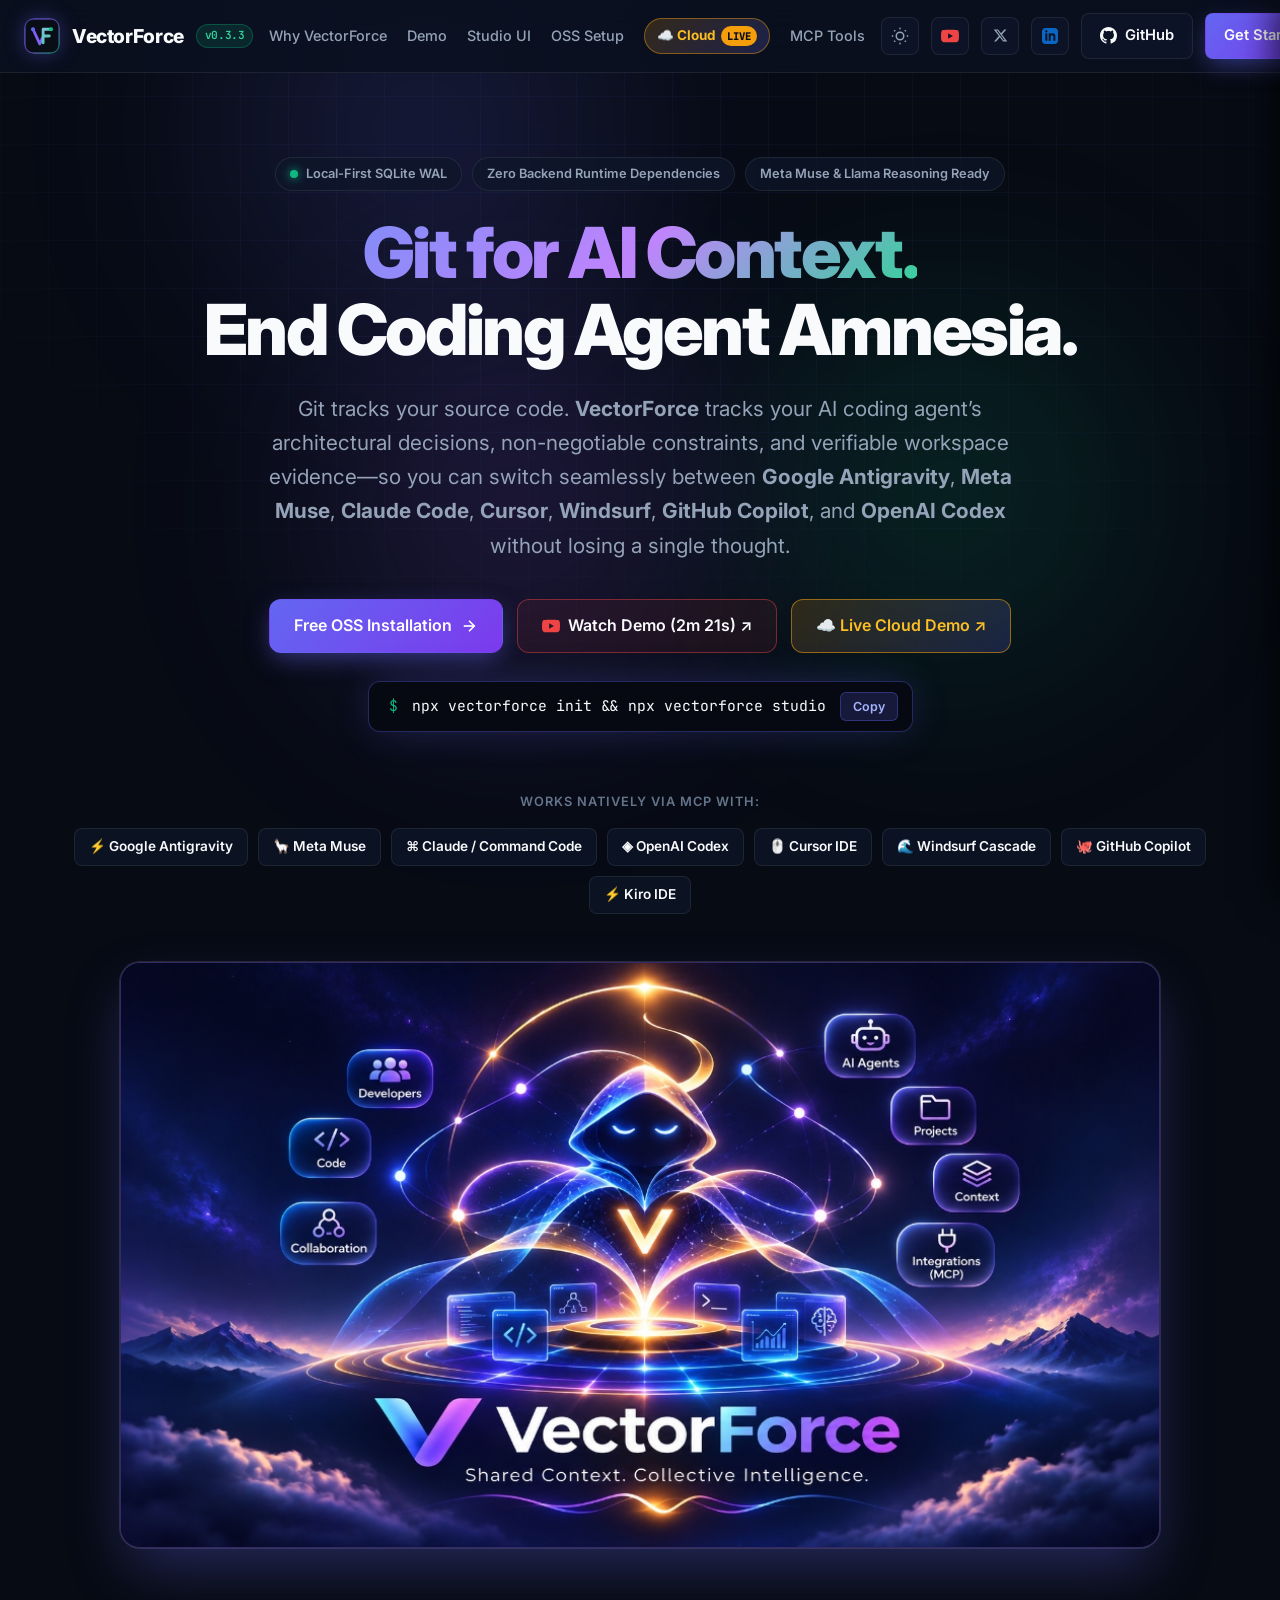
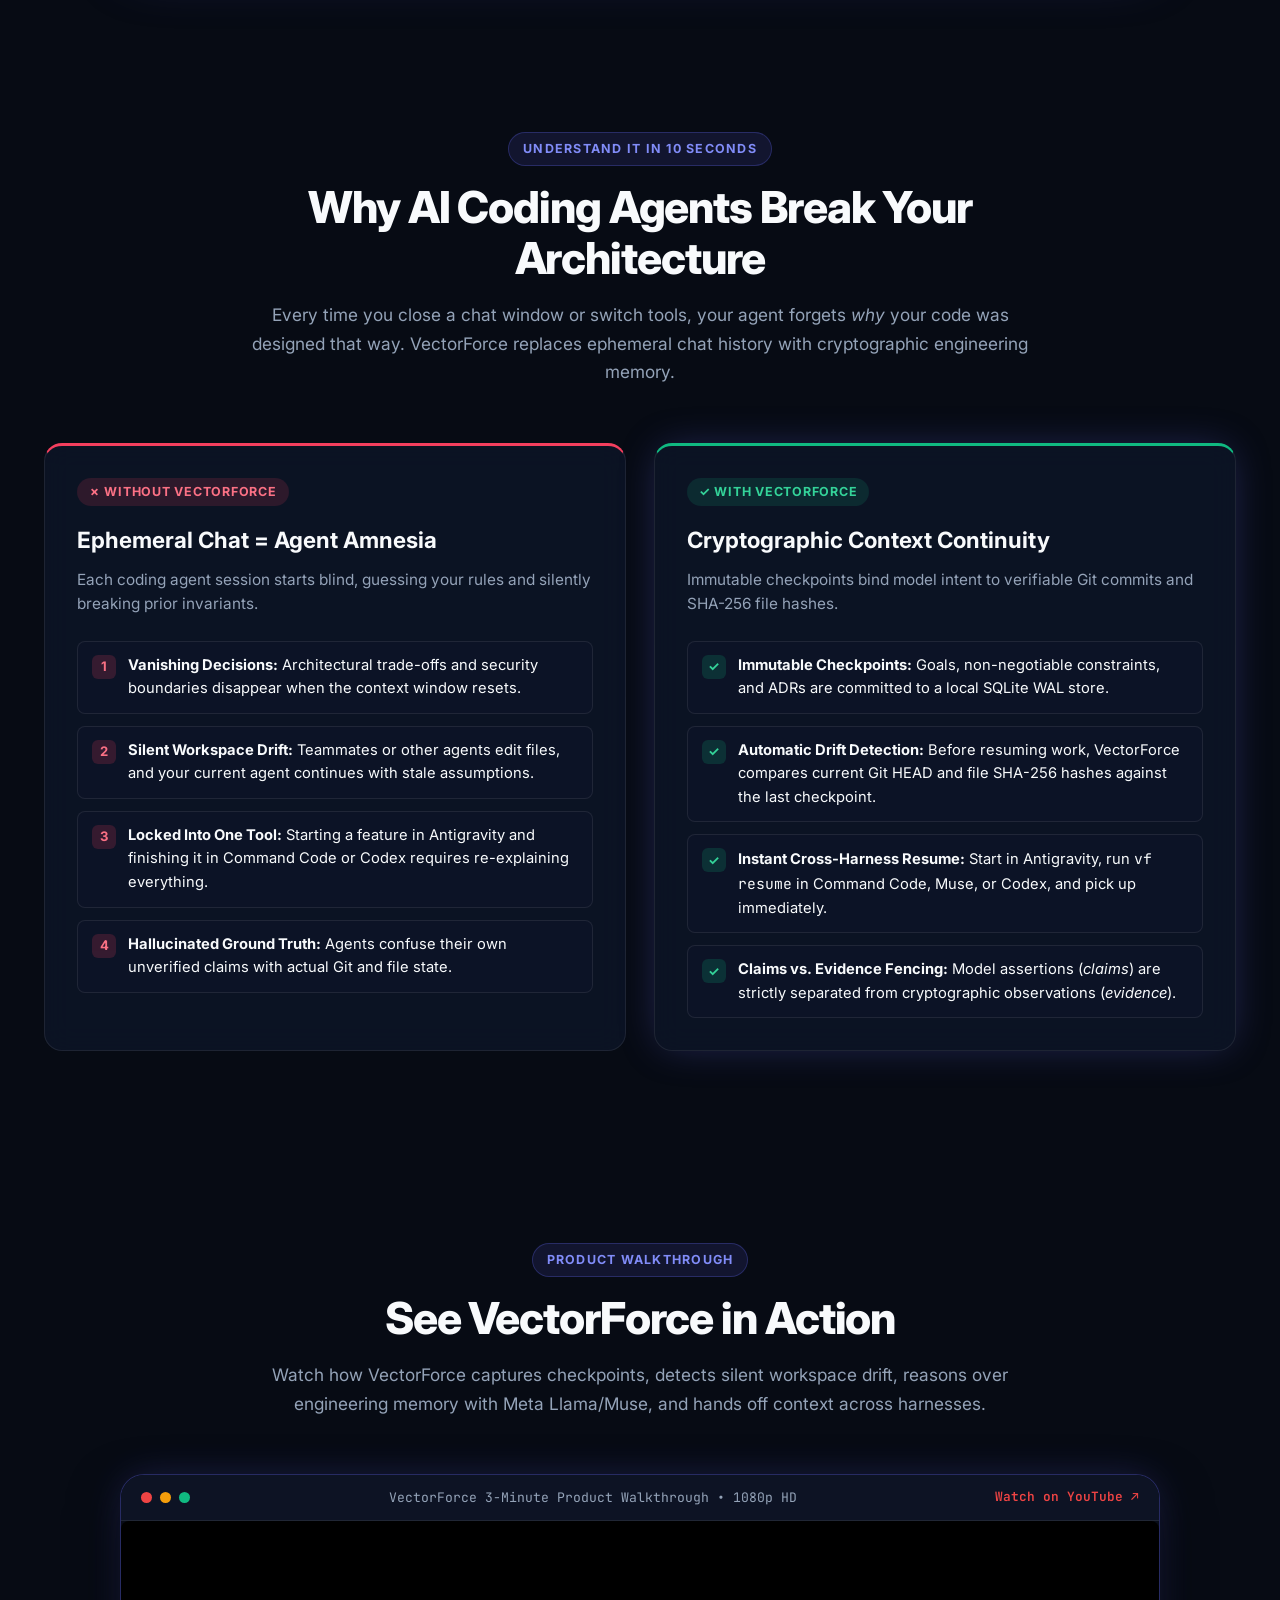
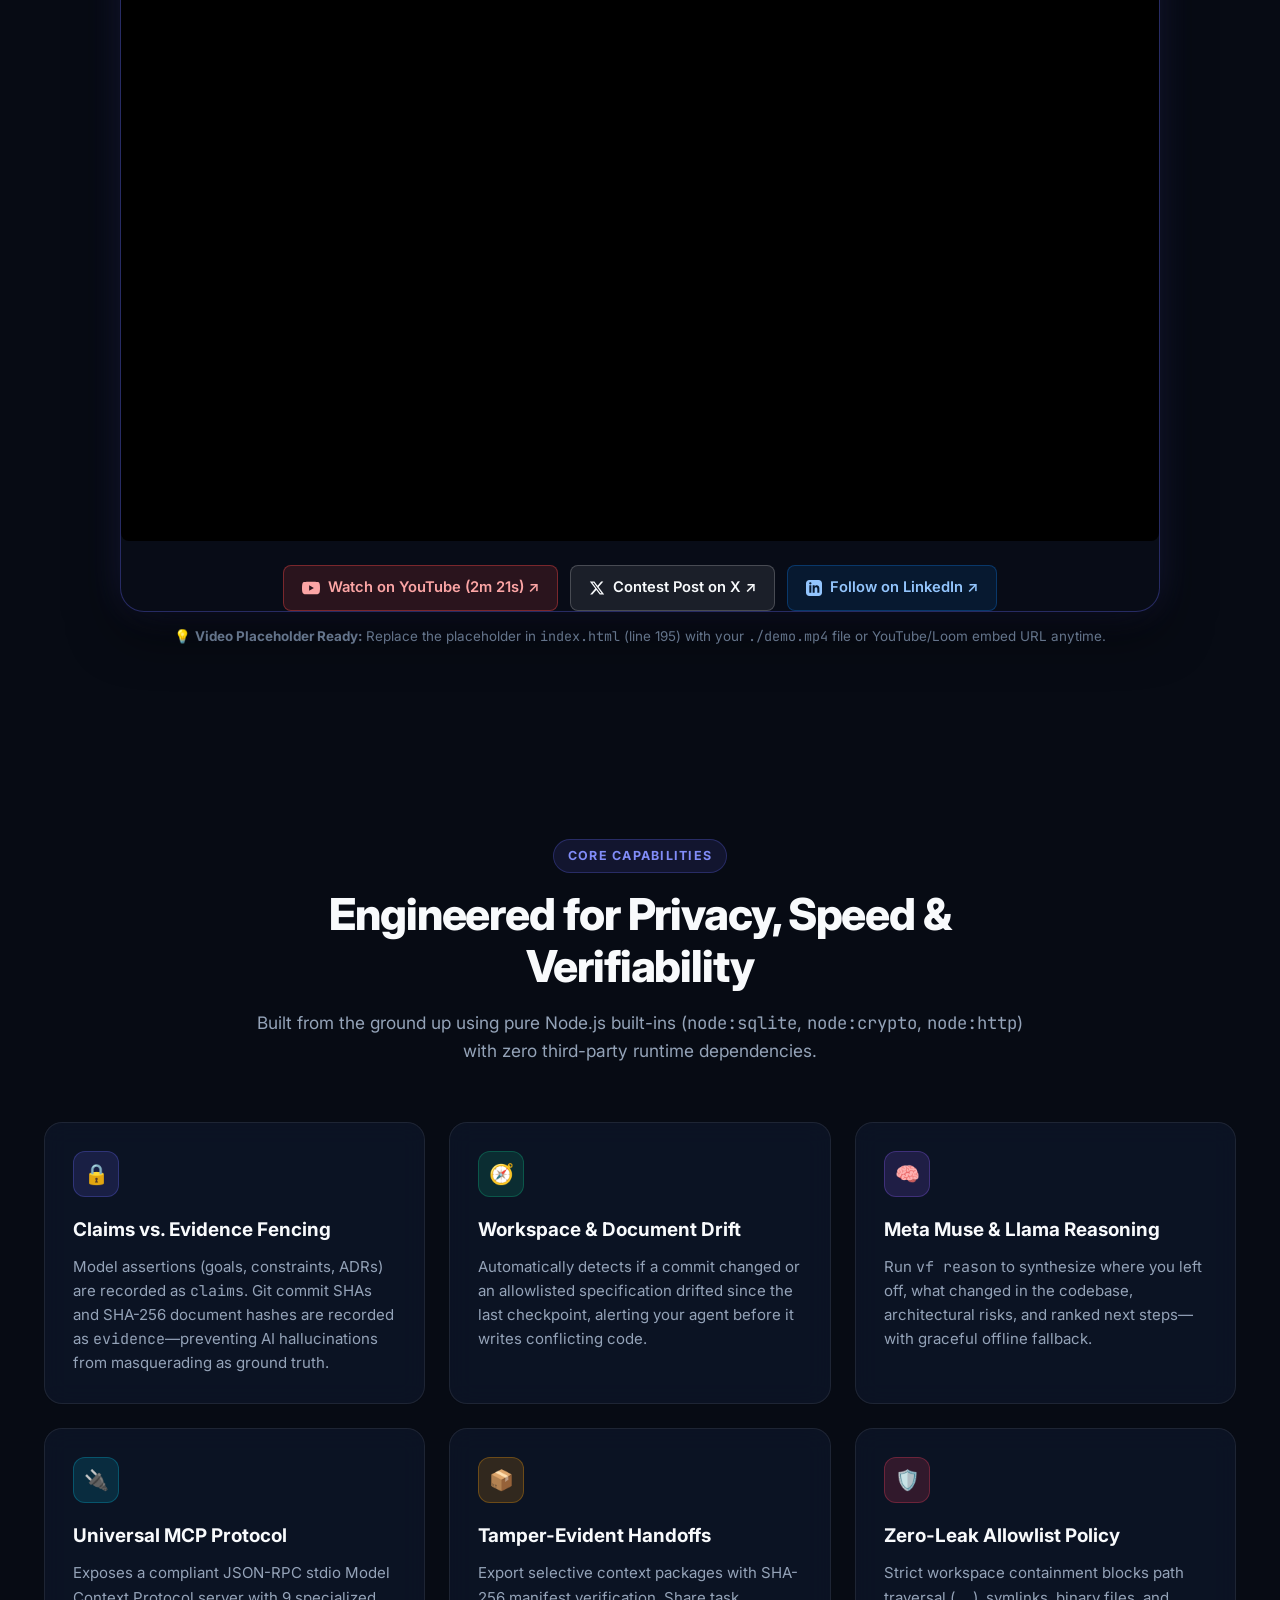
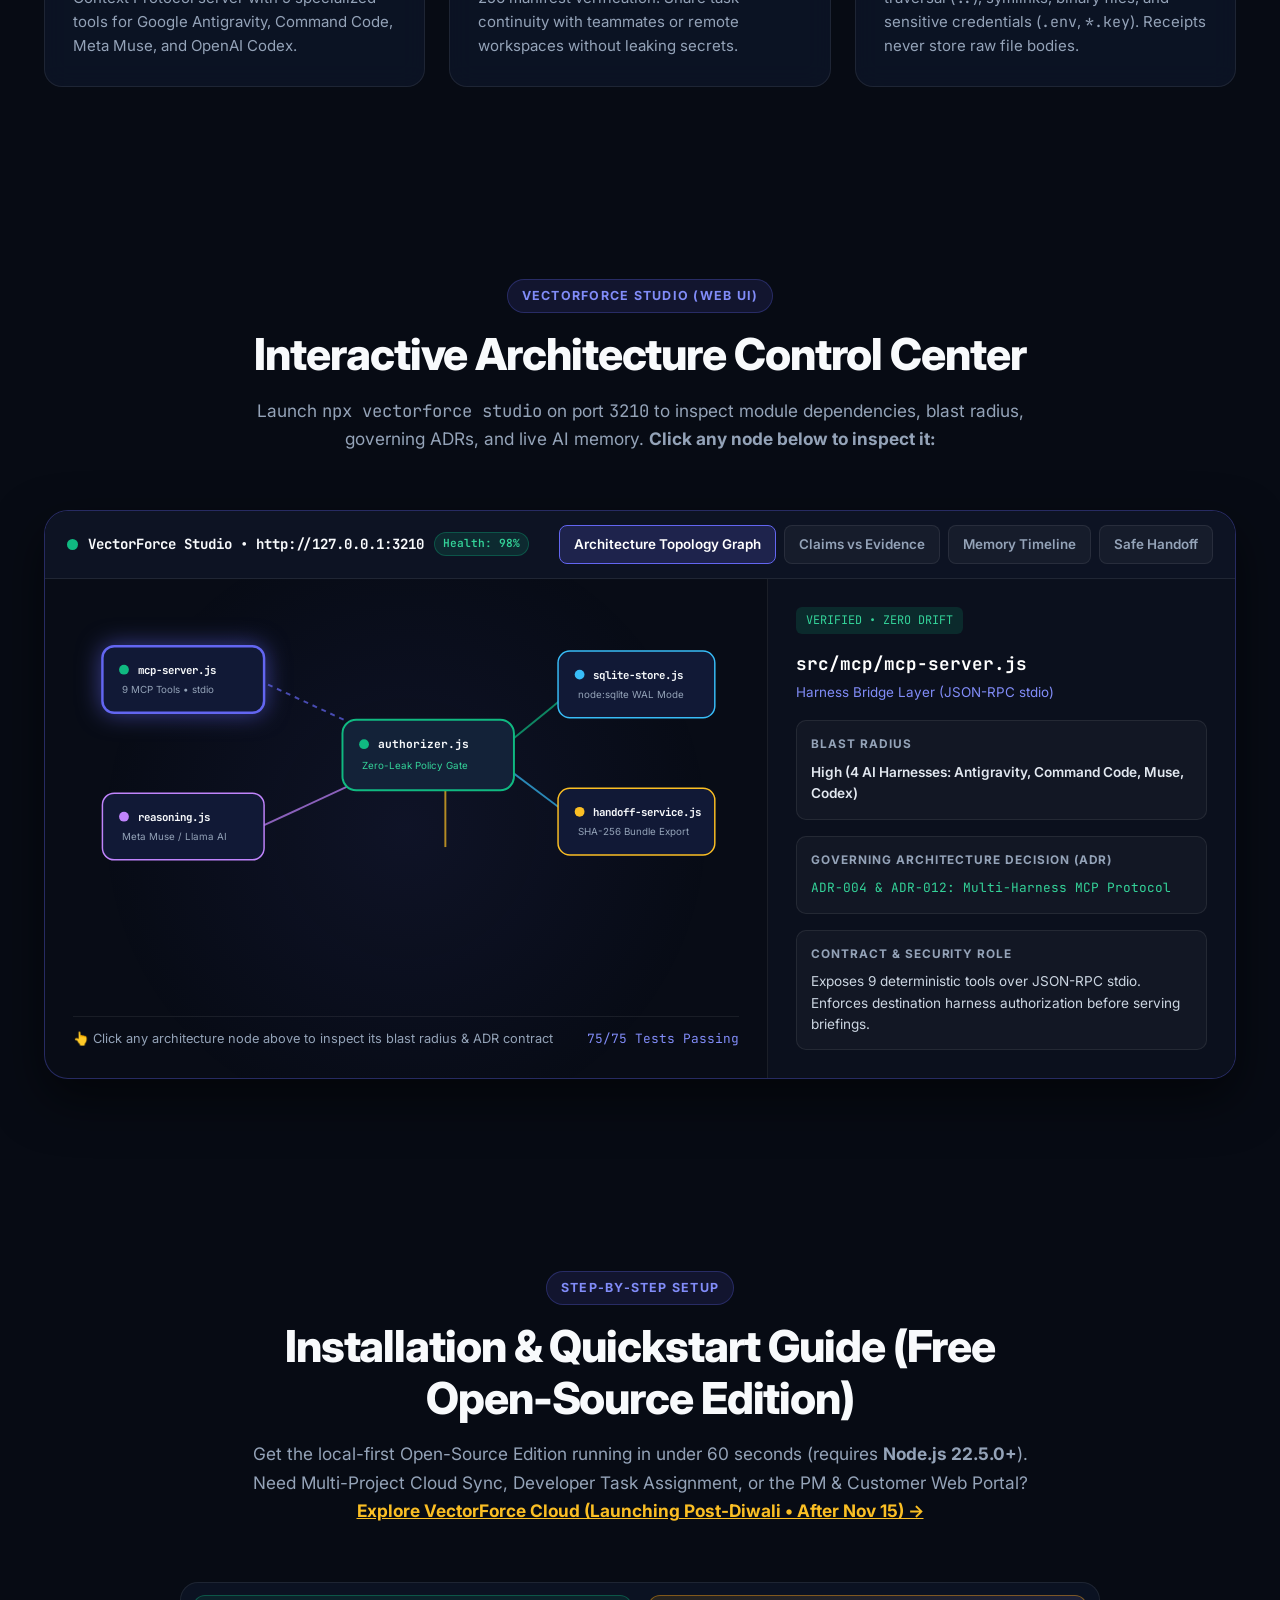
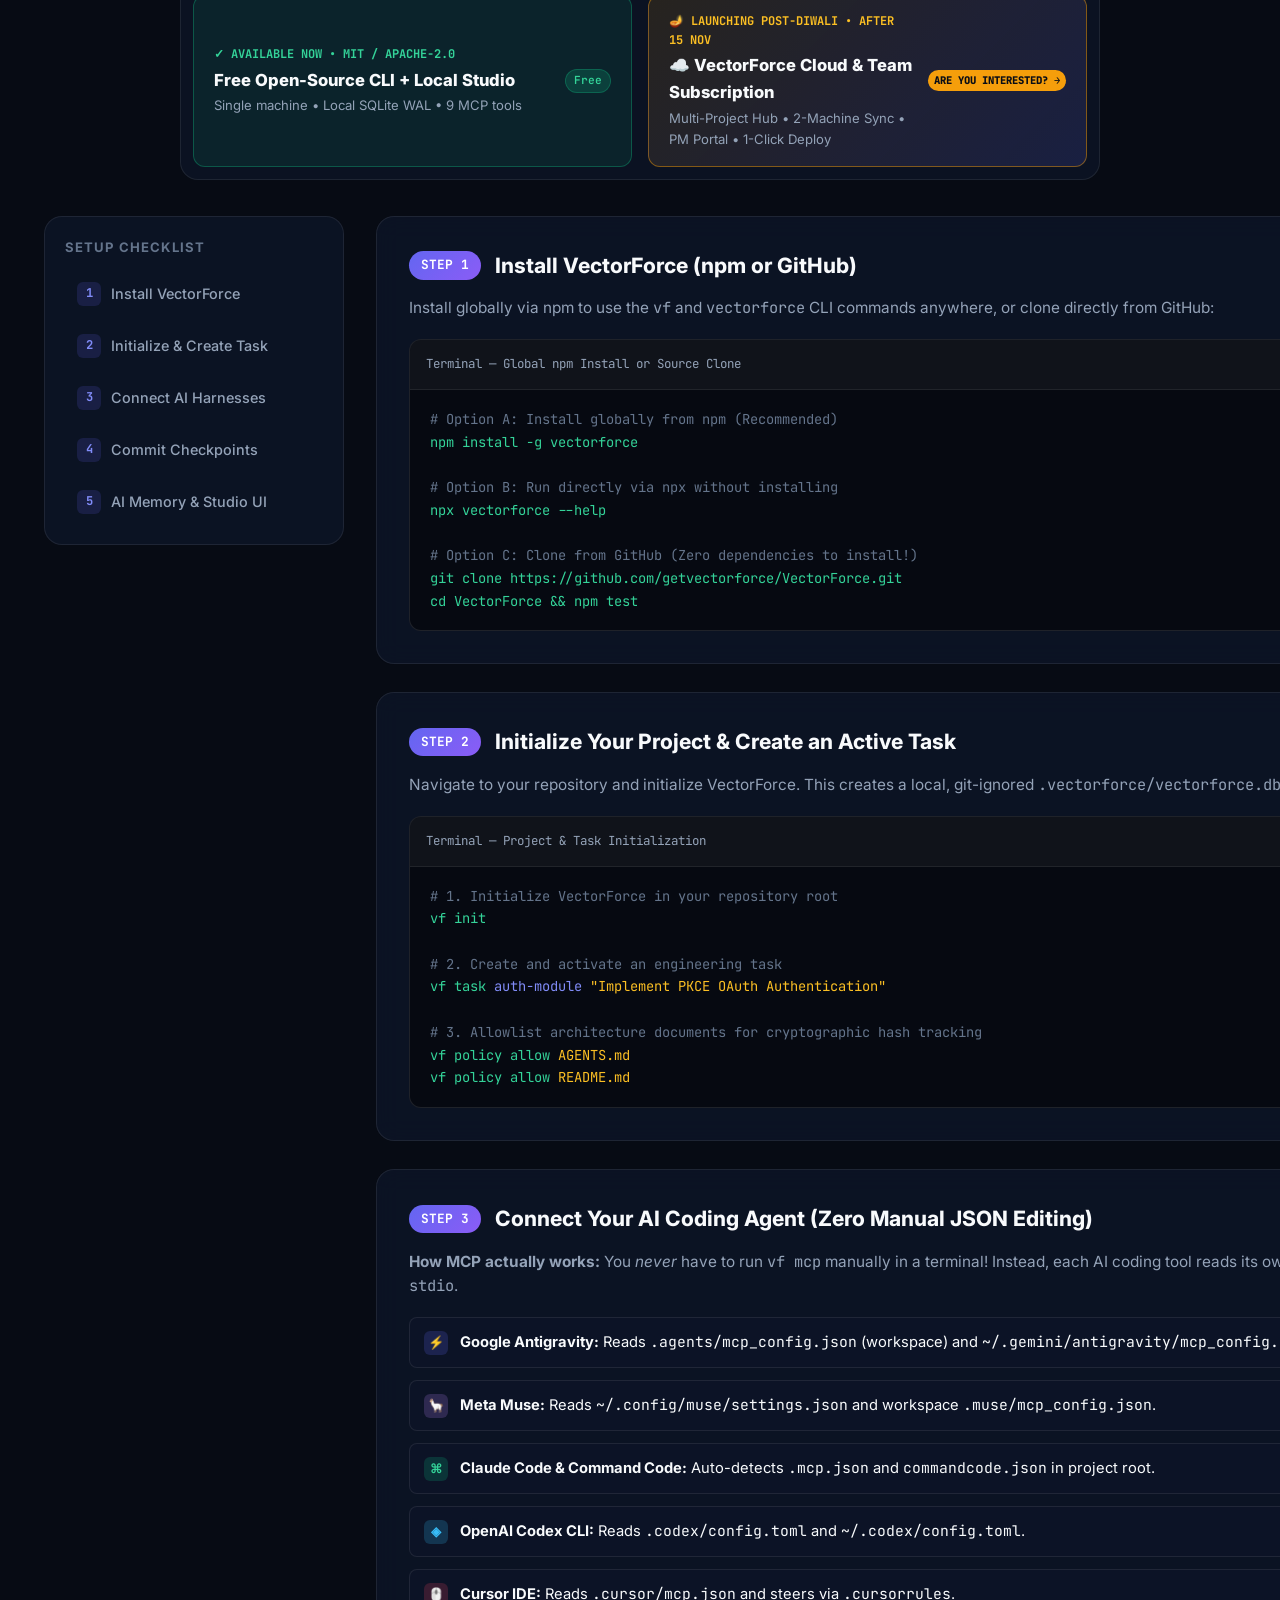
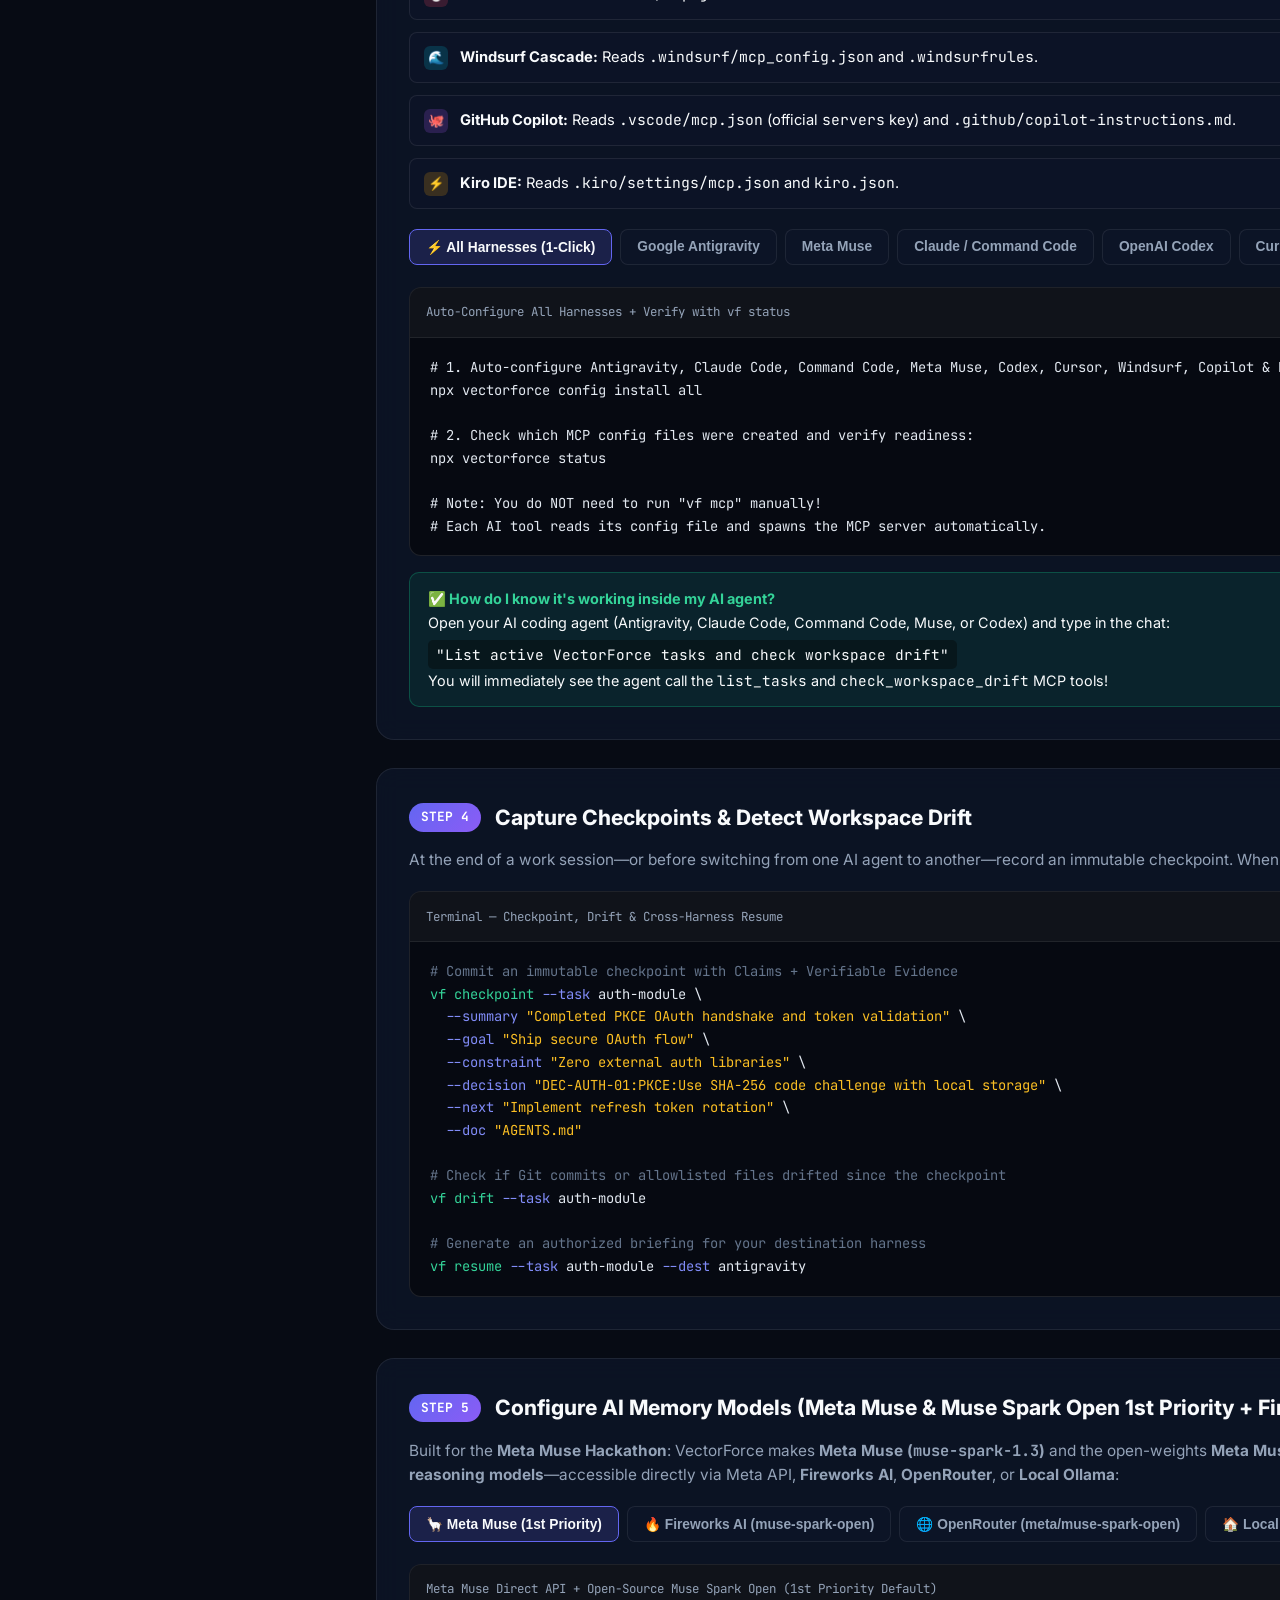
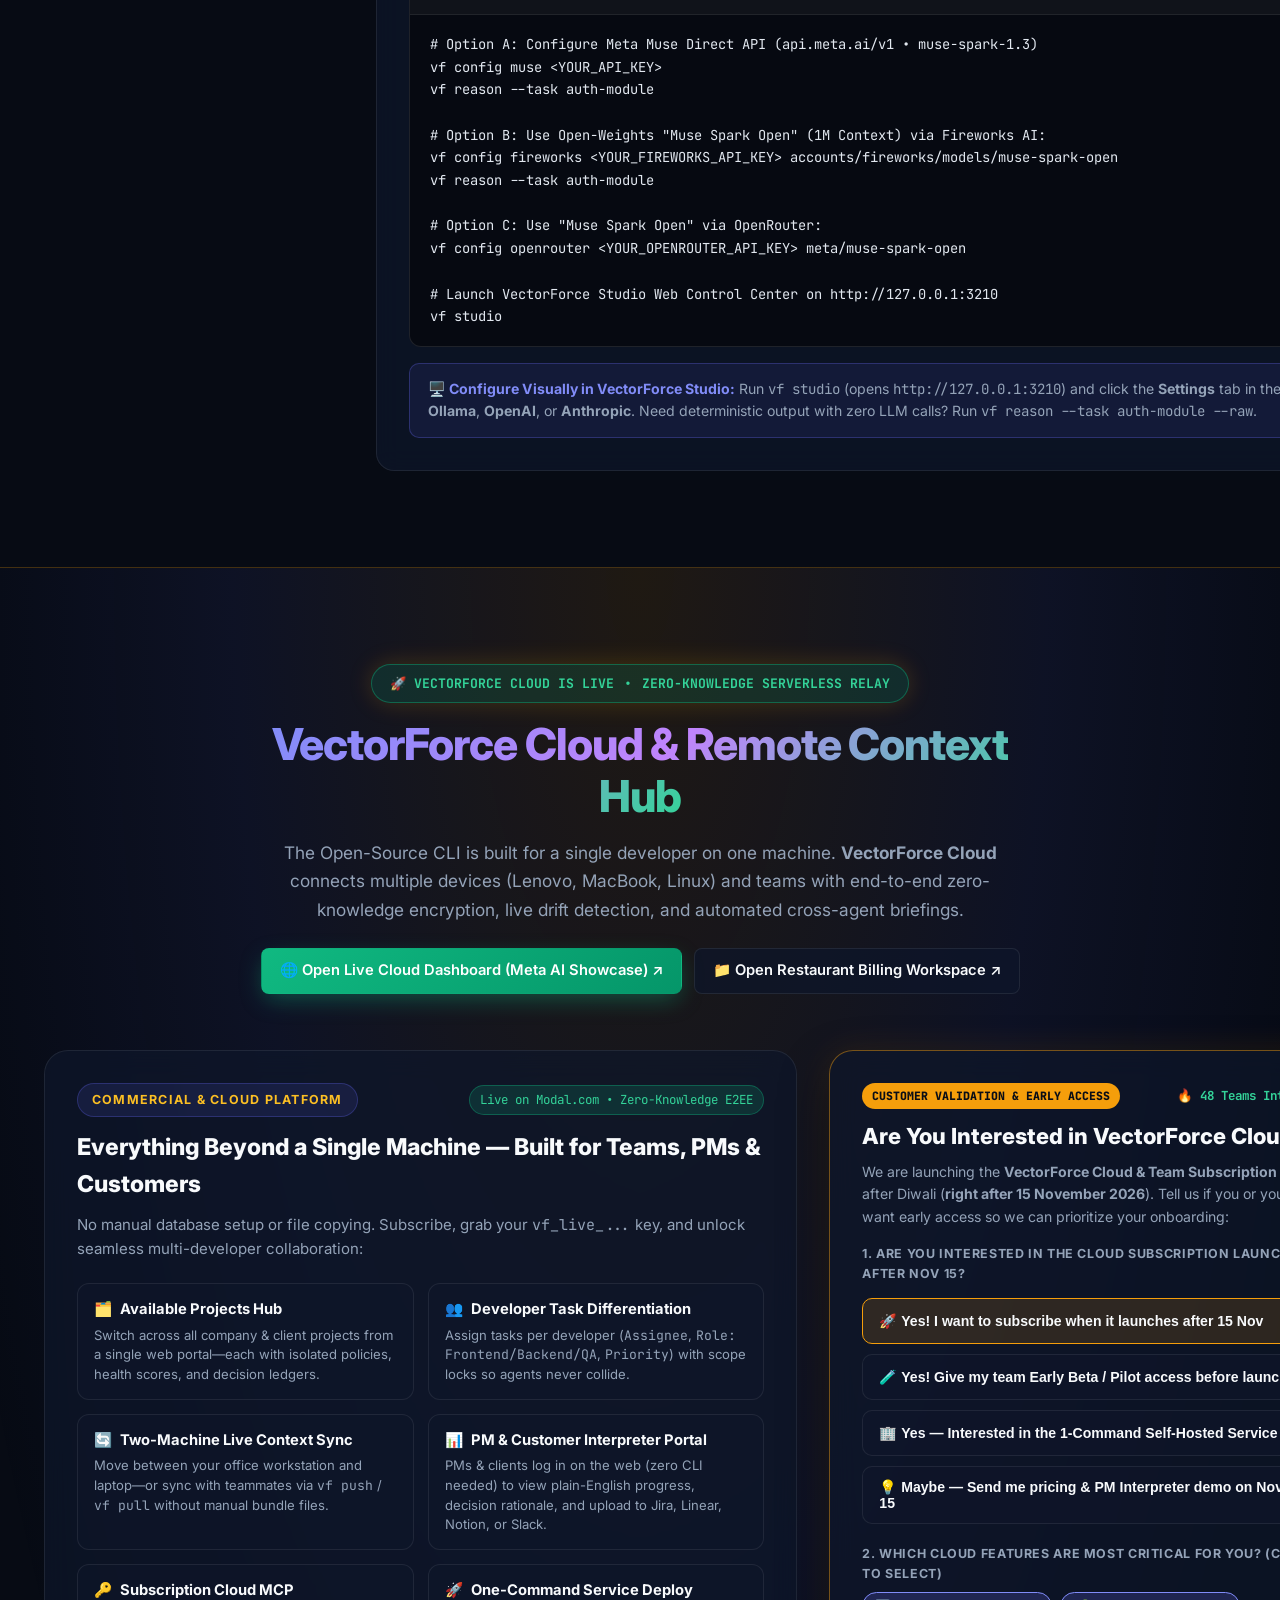
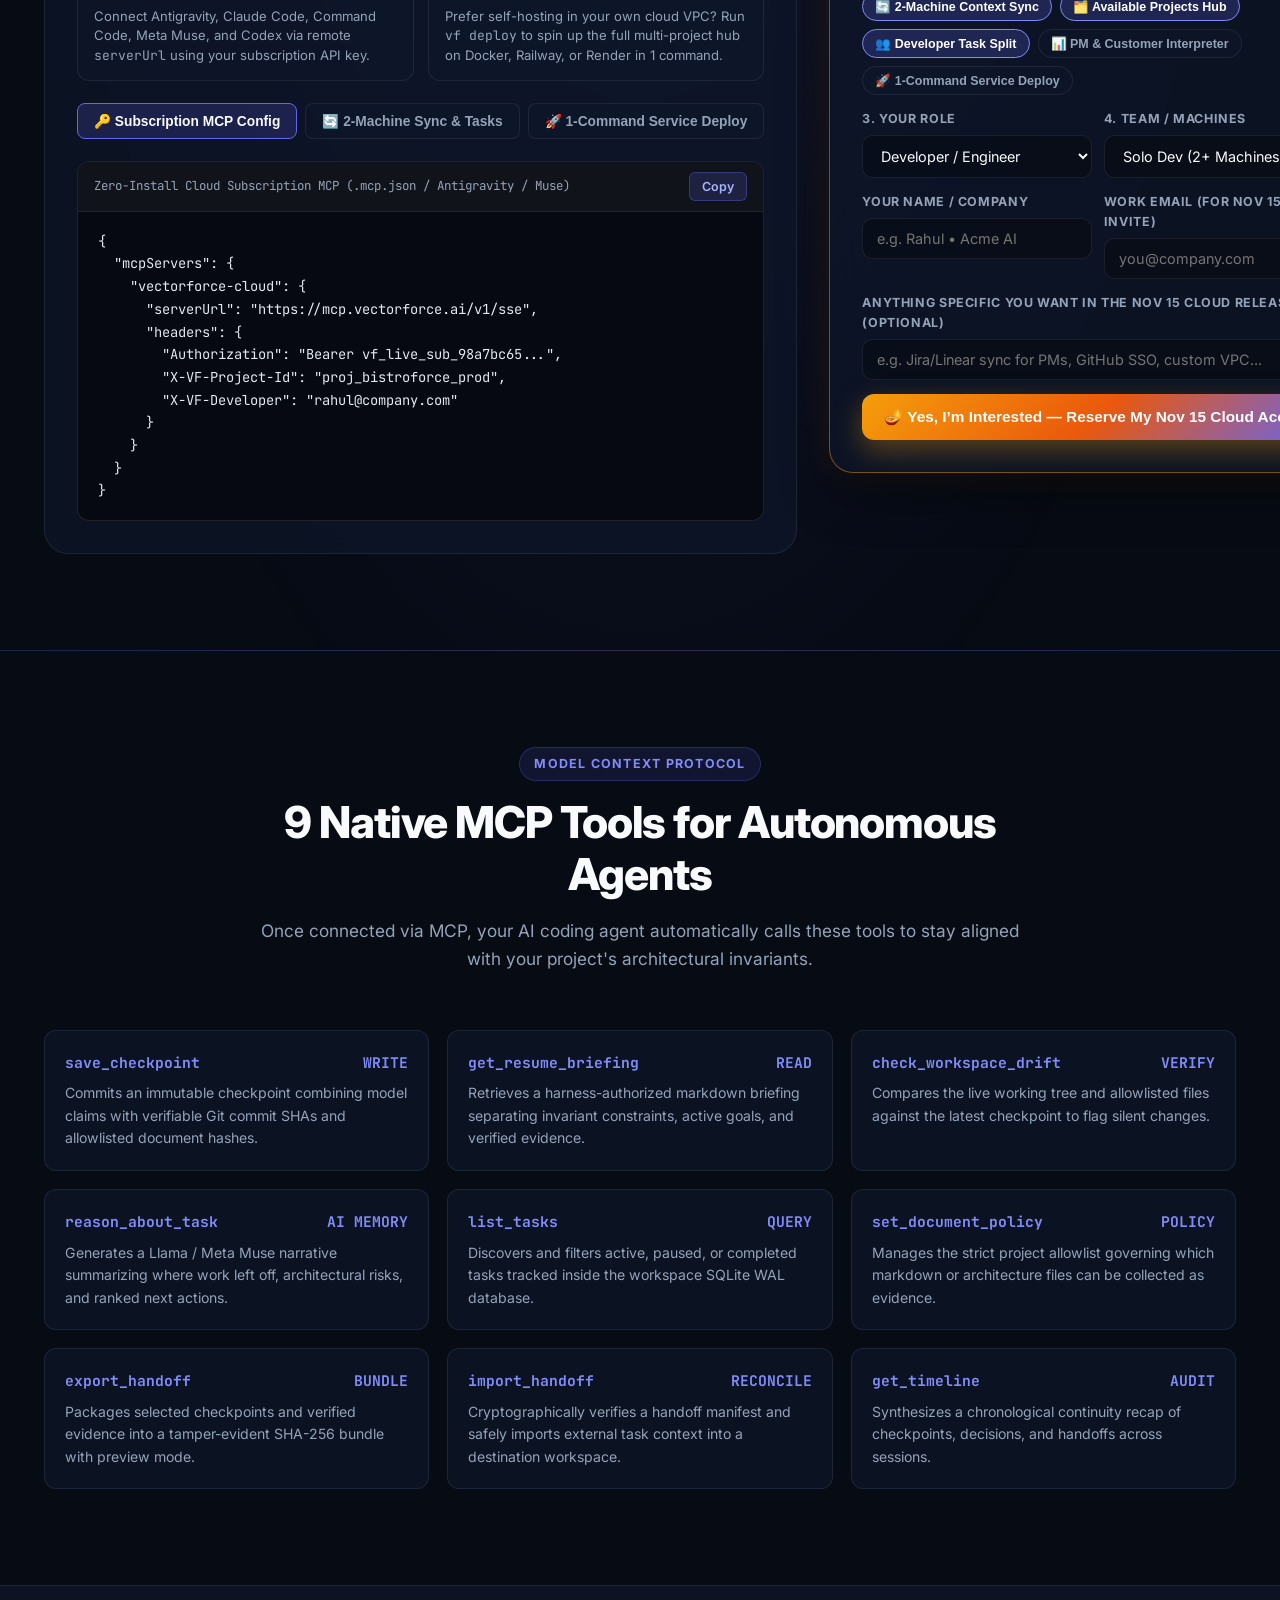
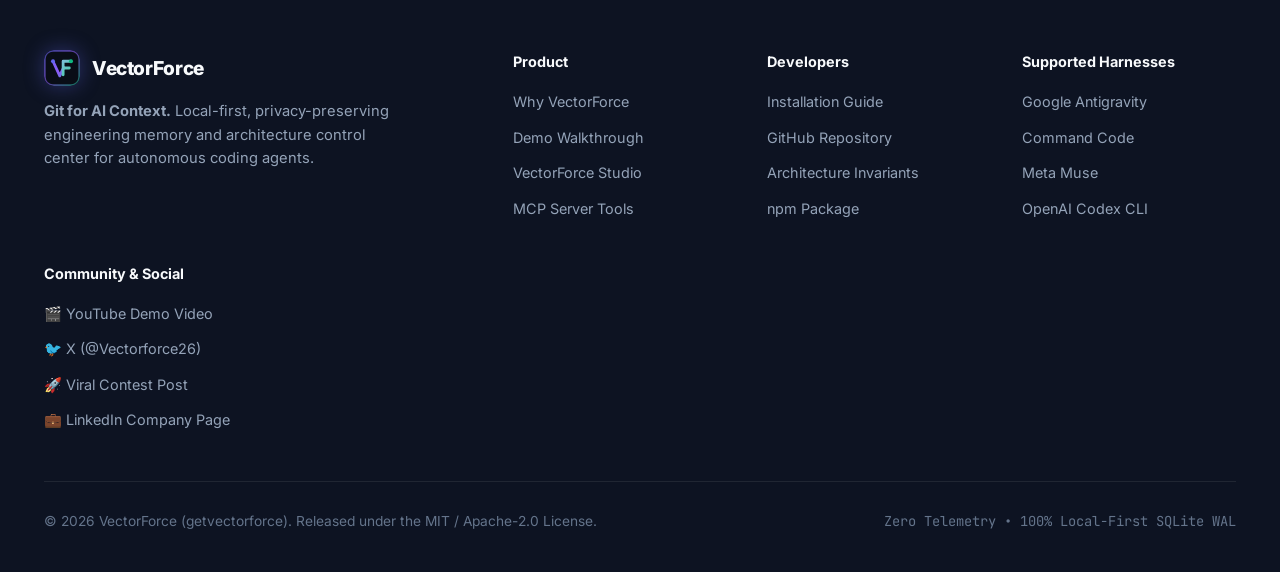
==== commit f72c3b2d: "feat(community): add YouTube embed, X contest post, and LinkedIn links" ====
--- a/index.html
+++ b/index.html
@@ -57,6 +57,15 @@
             <line x1="18.36" y1="5.64" x2="19.78" y2="4.22"/>
           </svg>
         </button>
+        <a href="https://youtu.be/Ufb_IjCU2l4" target="_blank" rel="noopener noreferrer" class="icon-btn" title="Watch Demo Video on YouTube" aria-label="YouTube">
+          <svg width="18" height="18" viewBox="0 0 24 24" fill="#ef4444"><path d="M23.498 6.186a3.016 3.016 0 0 0-2.122-2.136C19.505 3.545 12 3.545 12 3.545s-7.505 0-9.377.505A3.017 3.017 0 0 0 .502 6.186C0 8.07 0 12 0 12s0 3.93.502 5.814a3.016 3.016 0 0 0 2.122 2.136c1.871.505 9.376.505 9.376.505s7.505 0 9.377-.505a3.015 3.015 0 0 0 2.122-2.136C24 15.93 24 12 24 12s0-3.93-.502-5.814zM9.545 15.568V8.432L15.818 12l-6.273 3.568z"/></svg>
+        </a>
+        <a href="https://x.com/Vectorforce26" target="_blank" rel="noopener noreferrer" class="icon-btn" title="Follow @Vectorforce26 on X" aria-label="X (Twitter)">
+          <svg width="15" height="15" viewBox="0 0 24 24" fill="currentColor"><path d="M18.244 2.25h3.308l-7.227 8.26 8.502 11.24H16.17l-5.214-6.817L4.99 21.75H1.68l7.73-8.835L1.254 2.25H8.08l4.713 6.231zm-1.161 17.52h1.833L7.084 4.126H5.117z"/></svg>
+        </a>
+        <a href="https://www.linkedin.com/company/vectorforce" target="_blank" rel="noopener noreferrer" class="icon-btn" title="Follow VectorForce on LinkedIn" aria-label="LinkedIn">
+          <svg width="16" height="16" viewBox="0 0 24 24" fill="#0a66c2"><path d="M19 0h-14c-2.761 0-5 2.239-5 5v14c0 2.761 2.239 5 5 5h14c2.762 0 5-2.239 5-5v-14c0-2.761-2.238-5-5-5zm-11 19h-3v-11h3v11zm-1.5-12.268c-.966 0-1.75-.79-1.75-1.764s.784-1.764 1.75-1.764 1.75.79 1.75 1.764-.783 1.764-1.75 1.764zm13.5 12.268h-3v-5.604c0-3.368-4-3.113-4 0v5.604h-3v-11h3v1.765c1.396-2.586 7-2.777 7 2.476v6.759z"/></svg>
+        </a>
         <a href="https://github.com/getvectorforce/VectorForce" target="_blank" rel="noopener noreferrer" class="btn btn-secondary nav-github-btn">
           <svg width="17" height="17" viewBox="0 0 24 24" fill="currentColor">
             <path d="M12 0C5.37 0 0 5.37 0 12c0 5.31 3.435 9.795 8.205 11.385.6.105.825-.255.825-.57 0-.285-.015-1.23-.015-2.235-3.015.555-3.795-.735-4.035-1.41-.135-.345-.72-1.41-1.23-1.695-.42-.225-1.02-.78-.015-.795.945-.015 1.62.87 1.845 1.23 1.08 1.815 2.805 1.305 3.495.99.105-.78.42-1.305.765-1.605-2.67-.3-5.46-1.335-5.46-5.925 0-1.305.465-2.385 1.23-3.225-.12-.3-.54-1.53.12-3.18 0 0 1.005-.315 3.3 1.23.96-.27 1.98-.405 3-.405s2.04.135 3 .405c2.295-1.56 3.3-1.23 3.3-1.23.66 1.65.24 2.88.12 3.18.765.84 1.23 1.905 1.23 3.225 0 4.605-2.805 5.625-5.475 5.925.435.375.81 1.095.81 2.22 0 1.605-.015 2.895-.015 3.3 0 .315.225.69.825.57A12.02 12.02 0 0024 12c0-6.63-5.37-12-12-12z"/>
@@ -133,12 +142,12 @@
             <span>Free OSS Installation</span>
             <svg width="18" height="18" viewBox="0 0 24 24" fill="none" stroke="currentColor" stroke-width="2.2"><line x1="5" y1="12" x2="19" y2="12"/><polyline points="12 5 19 12 12 19"/></svg>
           </a>
+          <a href="https://youtu.be/Ufb_IjCU2l4" target="_blank" rel="noopener noreferrer" class="btn btn-secondary btn-lg" style="border-color: rgba(239, 68, 68, 0.45); background: rgba(239, 68, 68, 0.08);">
+            <svg width="18" height="18" viewBox="0 0 24 24" fill="#ef4444"><path d="M23.498 6.186a3.016 3.016 0 0 0-2.122-2.136C19.505 3.545 12 3.545 12 3.545s-7.505 0-9.377.505A3.017 3.017 0 0 0 .502 6.186C0 8.07 0 12 0 12s0 3.93.502 5.814a3.016 3.016 0 0 0 2.122 2.136c1.871.505 9.376.505 9.376.505s7.505 0 9.377-.505a3.015 3.015 0 0 0 2.122-2.136C24 15.93 24 12 24 12s0-3.93-.502-5.814zM9.545 15.568V8.432L15.818 12l-6.273 3.568z"/></svg>
+            <span>Watch Demo (2m 21s) ↗</span>
+          </a>
           <a href="https://omprakash-pce2011--vectorforce-cloud-vectorforce-cloud-web.modal.run/?project=proj-meta-e2ee" target="_blank" rel="noopener noreferrer" class="btn btn-cloud-live btn-lg">
             <span>☁️ Live Cloud Demo ↗</span>
-          </a>
-          <a href="#demo-video" class="btn btn-secondary btn-lg">
-            <svg width="18" height="18" viewBox="0 0 24 24" fill="currentColor"><polygon points="5 3 19 12 5 21 5 3"/></svg>
-            <span>Watch Demo Video</span>
           </a>
         </div>
 
@@ -257,40 +266,34 @@
                 <span class="window-dot dot-yellow"></span>
                 <span class="window-dot dot-green"></span>
               </div>
-              <span>vectorforce-demo-walkthrough.mp4 • 1080p HD (Narrated)</span>
-              <span>02:21</span>
-            </div>
-
-            <div class="video-stage" style="background: #090d16; border-radius: 8px; overflow: hidden;">
-              <video id="vf-demo-video" controls preload="metadata" poster="./assets/vectorforce-banner.jpg" style="width: 100%; height: auto; display: block; outline: none;">
-                <source src="./assets/demo.mp4" type="video/mp4" />
-                <track src="./assets/demo.srt" kind="subtitles" srclang="en" label="English" default />
-                Your browser does not support HTML5 video.
-              </video>
-            </div>
-
-            <!-- Interactive Chapter Selector -->
-            <div class="video-chapters-bar">
-              <button class="chapter-btn active" type="button" onclick="const v=document.getElementById('vf-demo-video'); if(v){ v.currentTime=0; v.play(); }">
-                <span class="chapter-time">00:00 • Chapter 1</span>
-                <span class="chapter-name">Agent Amnesia</span>
-              </button>
-              <button class="chapter-btn" type="button" onclick="const v=document.getElementById('vf-demo-video'); if(v){ v.currentTime=26; v.play(); }">
-                <span class="chapter-time">00:26 • Chapter 2</span>
-                <span class="chapter-name">8-Harness MCP</span>
-              </button>
-              <button class="chapter-btn" type="button" onclick="const v=document.getElementById('vf-demo-video'); if(v){ v.currentTime=55; v.play(); }">
-                <span class="chapter-time">00:55 • Chapter 3</span>
-                <span class="chapter-name">Claims vs Evidence</span>
-              </button>
-              <button class="chapter-btn" type="button" onclick="const v=document.getElementById('vf-demo-video'); if(v){ v.currentTime=85; v.play(); }">
-                <span class="chapter-time">01:25 • Chapter 4</span>
-                <span class="chapter-name">Studio &amp; Swarm</span>
-              </button>
-              <button class="chapter-btn" type="button" onclick="const v=document.getElementById('vf-demo-video'); if(v){ v.currentTime=115; v.play(); }">
-                <span class="chapter-time">01:55 • Chapter 5</span>
-                <span class="chapter-name">AI Reasoning</span>
-              </button>
+              <span>VectorForce 3-Minute Product Walkthrough • 1080p HD</span>
+              <a href="https://youtu.be/Ufb_IjCU2l4" target="_blank" rel="noopener noreferrer" style="color: #ef4444; font-size: 0.8rem; text-decoration: none; font-weight: 600;">Watch on YouTube ↗</a>
+            </div>
+
+            <div class="video-stage" style="position: relative; padding-bottom: 56.25%; height: 0; overflow: hidden; border-radius: 8px; background: #000;">
+              <iframe
+                src="https://www.youtube-nocookie.com/embed/Ufb_IjCU2l4?rel=0&modestbranding=1"
+                title="VectorForce — Git for AI Context Product Demo"
+                style="position: absolute; top: 0; left: 0; width: 100%; height: 100%; border: 0;"
+                allow="accelerometer; autoplay; clipboard-write; encrypted-media; gyroscope; picture-in-picture; web-share"
+                allowfullscreen>
+              </iframe>
+            </div>
+
+            <!-- Action Buttons for Social & Community -->
+            <div class="video-actions-row" style="display: flex; gap: 12px; justify-content: center; margin-top: 1.5rem; flex-wrap: wrap;">
+              <a href="https://youtu.be/Ufb_IjCU2l4" target="_blank" rel="noopener noreferrer" class="btn btn-secondary" style="background: rgba(239, 68, 68, 0.15); border-color: rgba(239, 68, 68, 0.4); color: #fca5a5;">
+                <svg width="18" height="18" viewBox="0 0 24 24" fill="currentColor"><path d="M23.498 6.186a3.016 3.016 0 0 0-2.122-2.136C19.505 3.545 12 3.545 12 3.545s-7.505 0-9.377.505A3.017 3.017 0 0 0 .502 6.186C0 8.07 0 12 0 12s0 3.93.502 5.814a3.016 3.016 0 0 0 2.122 2.136c1.871.505 9.376.505 9.376.505s7.505 0 9.377-.505a3.015 3.015 0 0 0 2.122-2.136C24 15.93 24 12 24 12s0-3.93-.502-5.814zM9.545 15.568V8.432L15.818 12l-6.273 3.568z"/></svg>
+                <span>Watch on YouTube (2m 21s) ↗</span>
+              </a>
+              <a href="https://x.com/Vectorforce26/status/2118121822176809265" target="_blank" rel="noopener noreferrer" class="btn btn-secondary" style="background: rgba(255, 255, 255, 0.08); border-color: rgba(255, 255, 255, 0.2);">
+                <svg width="16" height="16" viewBox="0 0 24 24" fill="currentColor"><path d="M18.244 2.25h3.308l-7.227 8.26 8.502 11.24H16.17l-5.214-6.817L4.99 21.75H1.68l7.73-8.835L1.254 2.25H8.08l4.713 6.231zm-1.161 17.52h1.833L7.084 4.126H5.117z"/></svg>
+                <span>Contest Post on X ↗</span>
+              </a>
+              <a href="https://www.linkedin.com/company/vectorforce" target="_blank" rel="noopener noreferrer" class="btn btn-secondary" style="background: rgba(10, 102, 194, 0.15); border-color: rgba(10, 102, 194, 0.4); color: #93c5fd;">
+                <svg width="16" height="16" viewBox="0 0 24 24" fill="currentColor"><path d="M19 0h-14c-2.761 0-5 2.239-5 5v14c0 2.761 2.239 5 5 5h14c2.762 0 5-2.239 5-5v-14c0-2.761-2.238-5-5-5zm-11 19h-3v-11h3v11zm-1.5-12.268c-.966 0-1.75-.79-1.75-1.764s.784-1.764 1.75-1.764 1.75.79 1.75 1.764-.783 1.764-1.75 1.764zm13.5 12.268h-3v-5.604c0-3.368-4-3.113-4 0v5.604h-3v-11h3v1.765c1.396-2.586 7-2.777 7 2.476v6.759z"/></svg>
+                <span>Follow on LinkedIn ↗</span>
+              </a>
             </div>
           </div>
           <p class="video-replace-note">
@@ -1065,6 +1068,16 @@
             <li><a href="#step-3">OpenAI Codex CLI</a></li>
           </ul>
         </div>
+
+        <div class="footer-col">
+          <h4>Community &amp; Social</h4>
+          <ul>
+            <li><a href="https://youtu.be/Ufb_IjCU2l4" target="_blank" rel="noopener noreferrer">🎬 YouTube Demo Video</a></li>
+            <li><a href="https://x.com/Vectorforce26" target="_blank" rel="noopener noreferrer">🐦 X (@Vectorforce26)</a></li>
+            <li><a href="https://x.com/Vectorforce26/status/2118121822176809265" target="_blank" rel="noopener noreferrer">🚀 Viral Contest Post</a></li>
+            <li><a href="https://www.linkedin.com/company/vectorforce" target="_blank" rel="noopener noreferrer">💼 LinkedIn Company Page</a></li>
+          </ul>
+        </div>
       </div>
 
       <div class="footer-bottom">
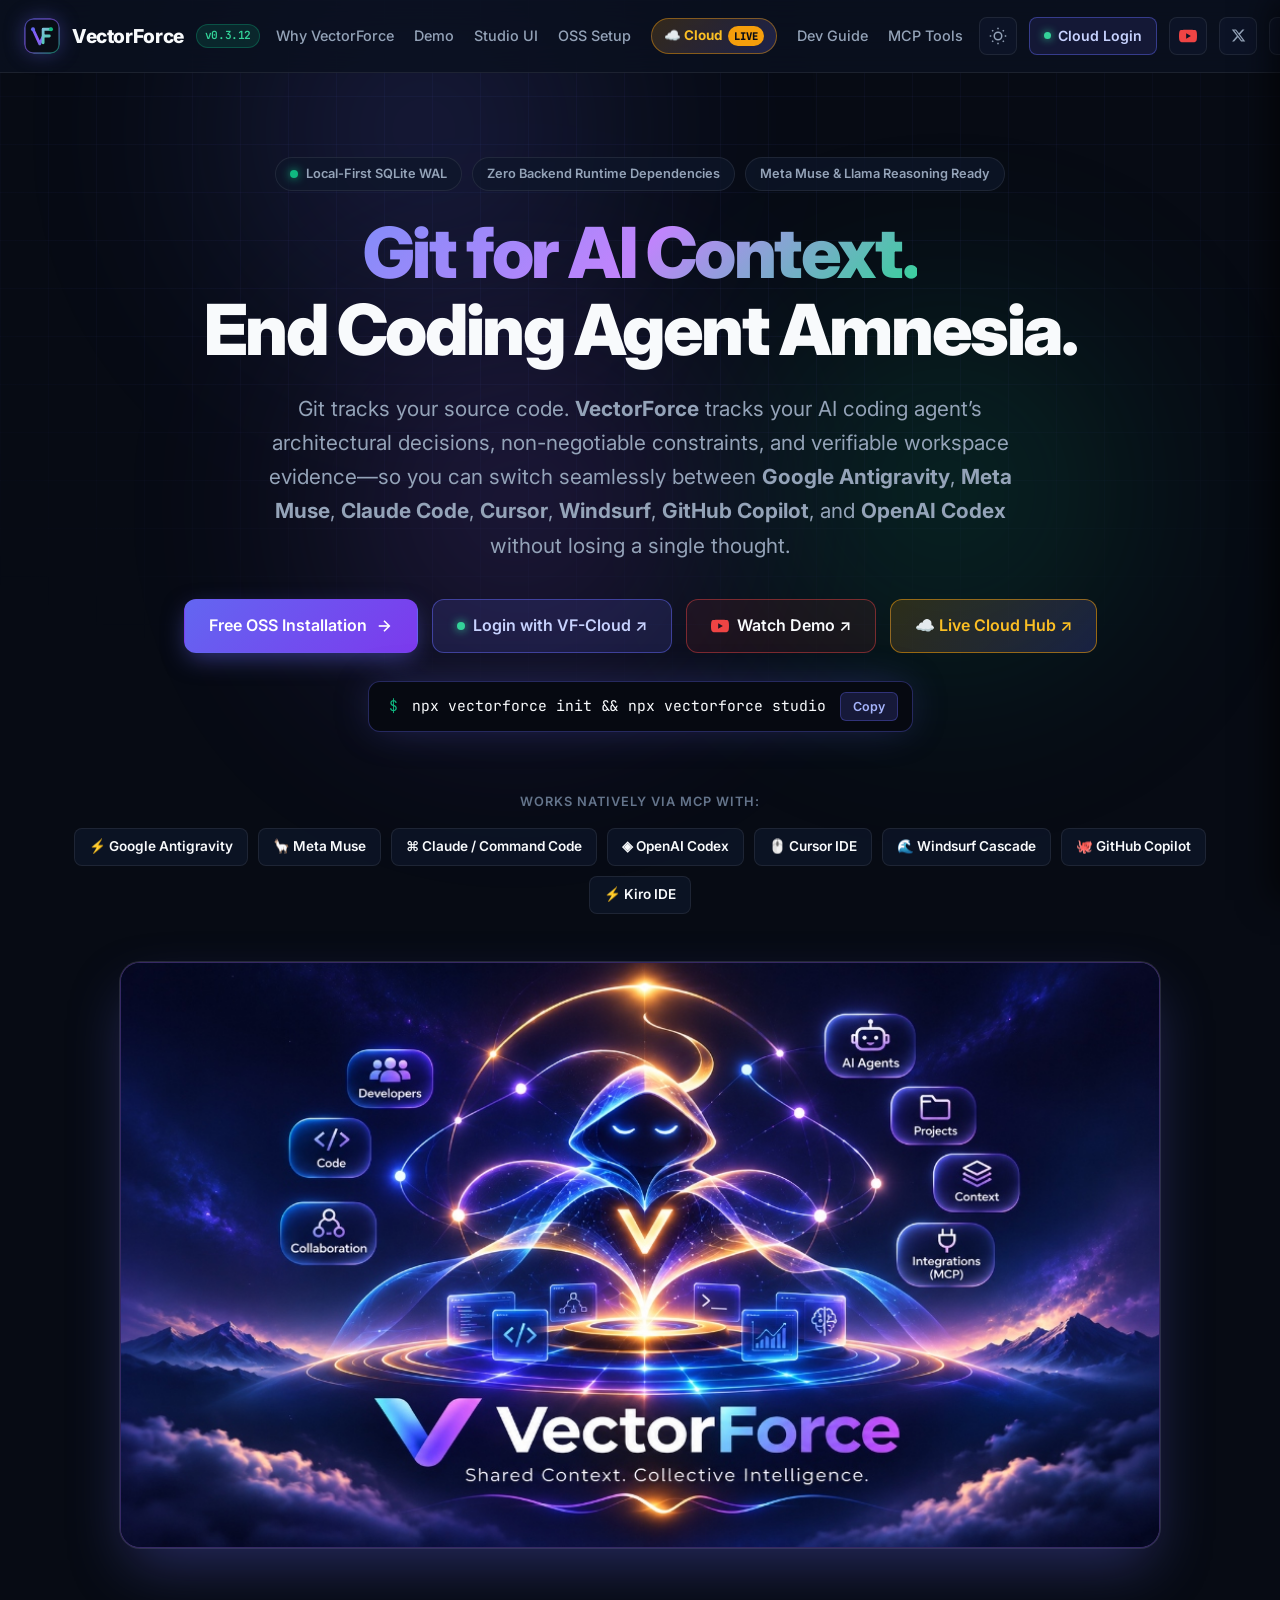
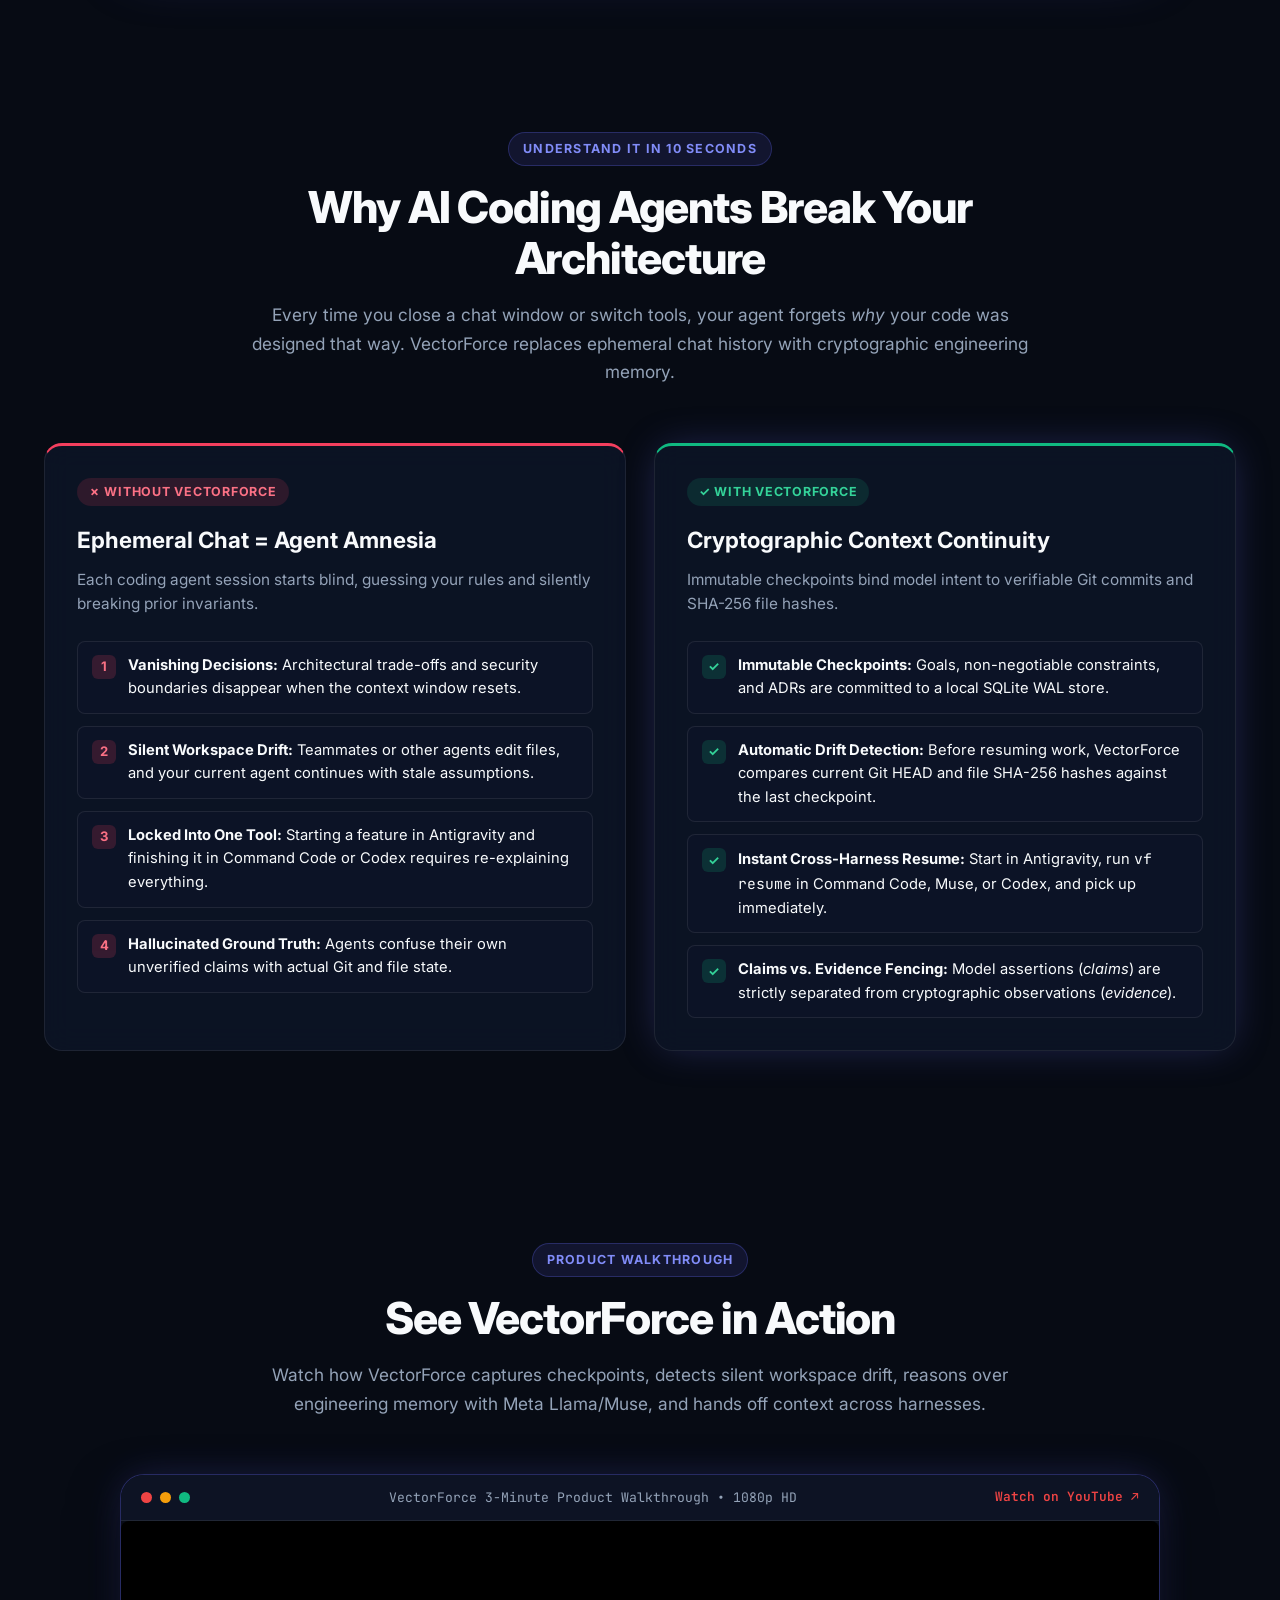
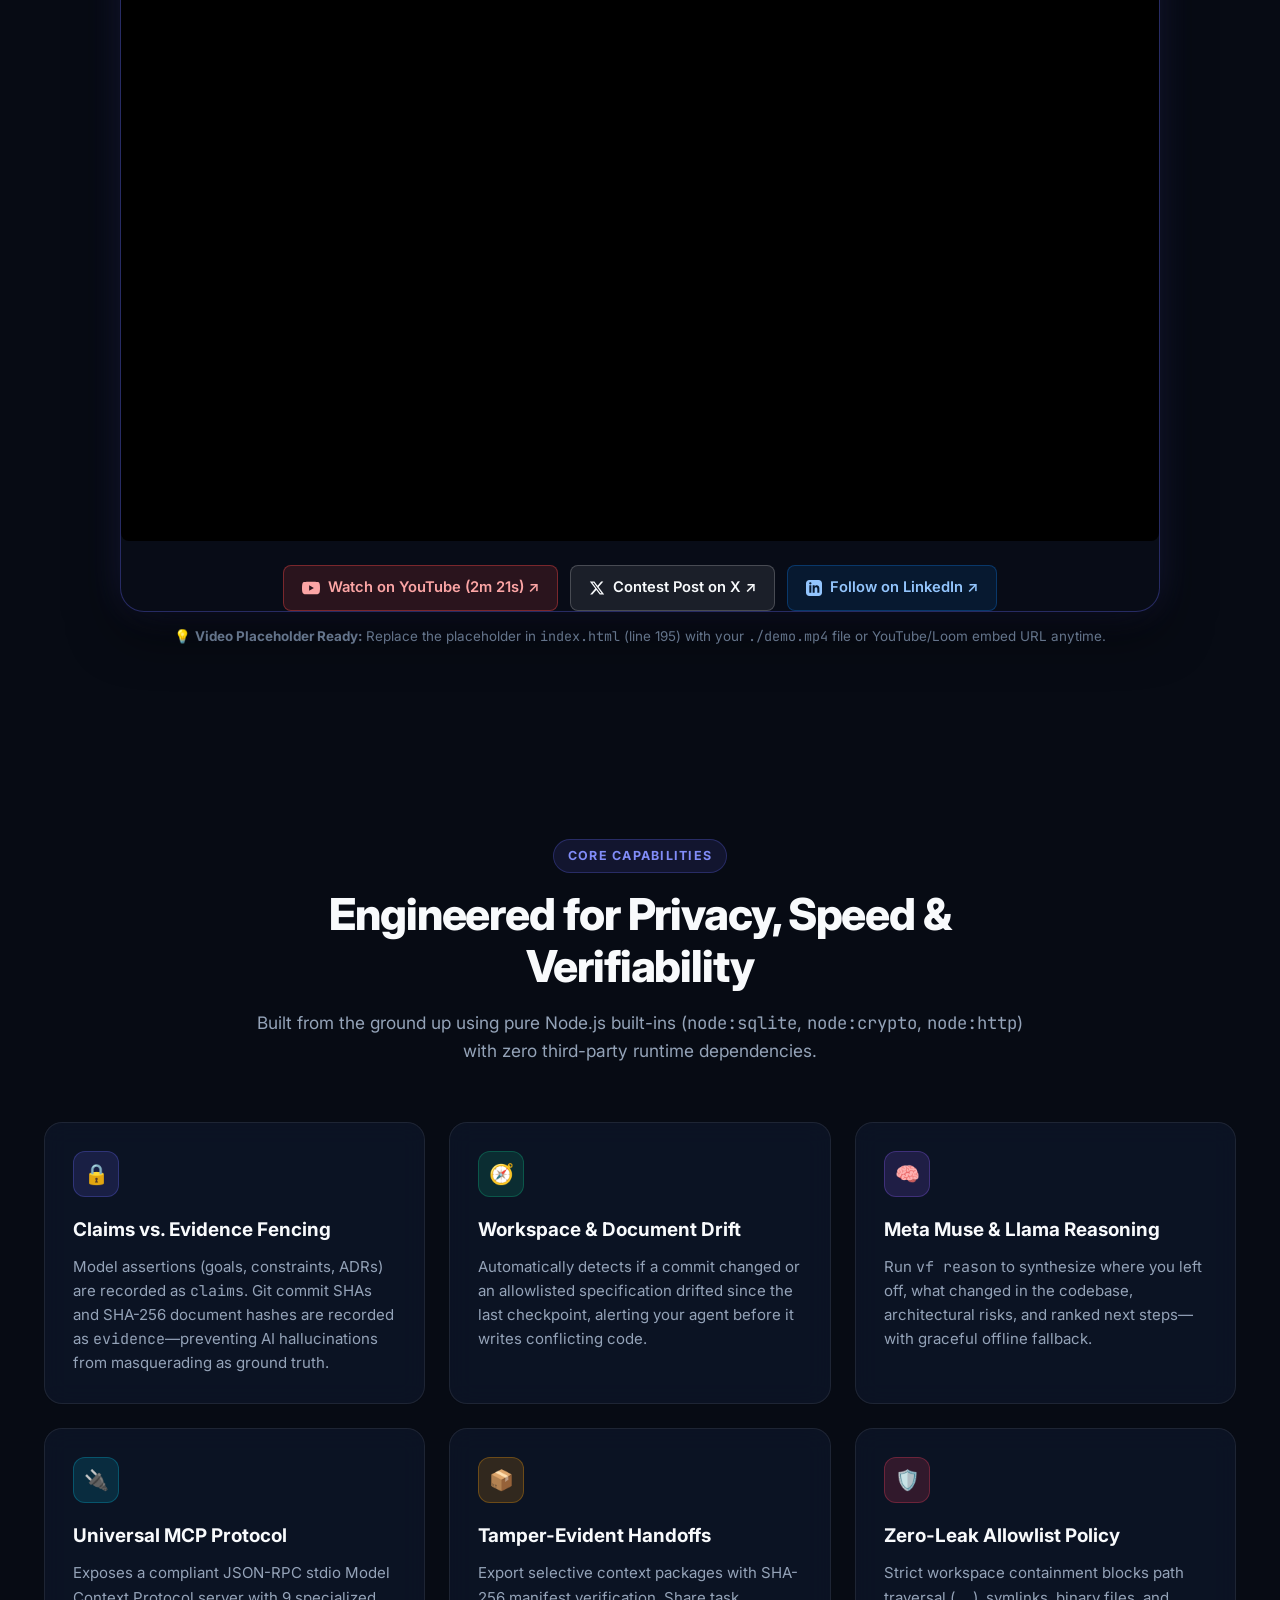
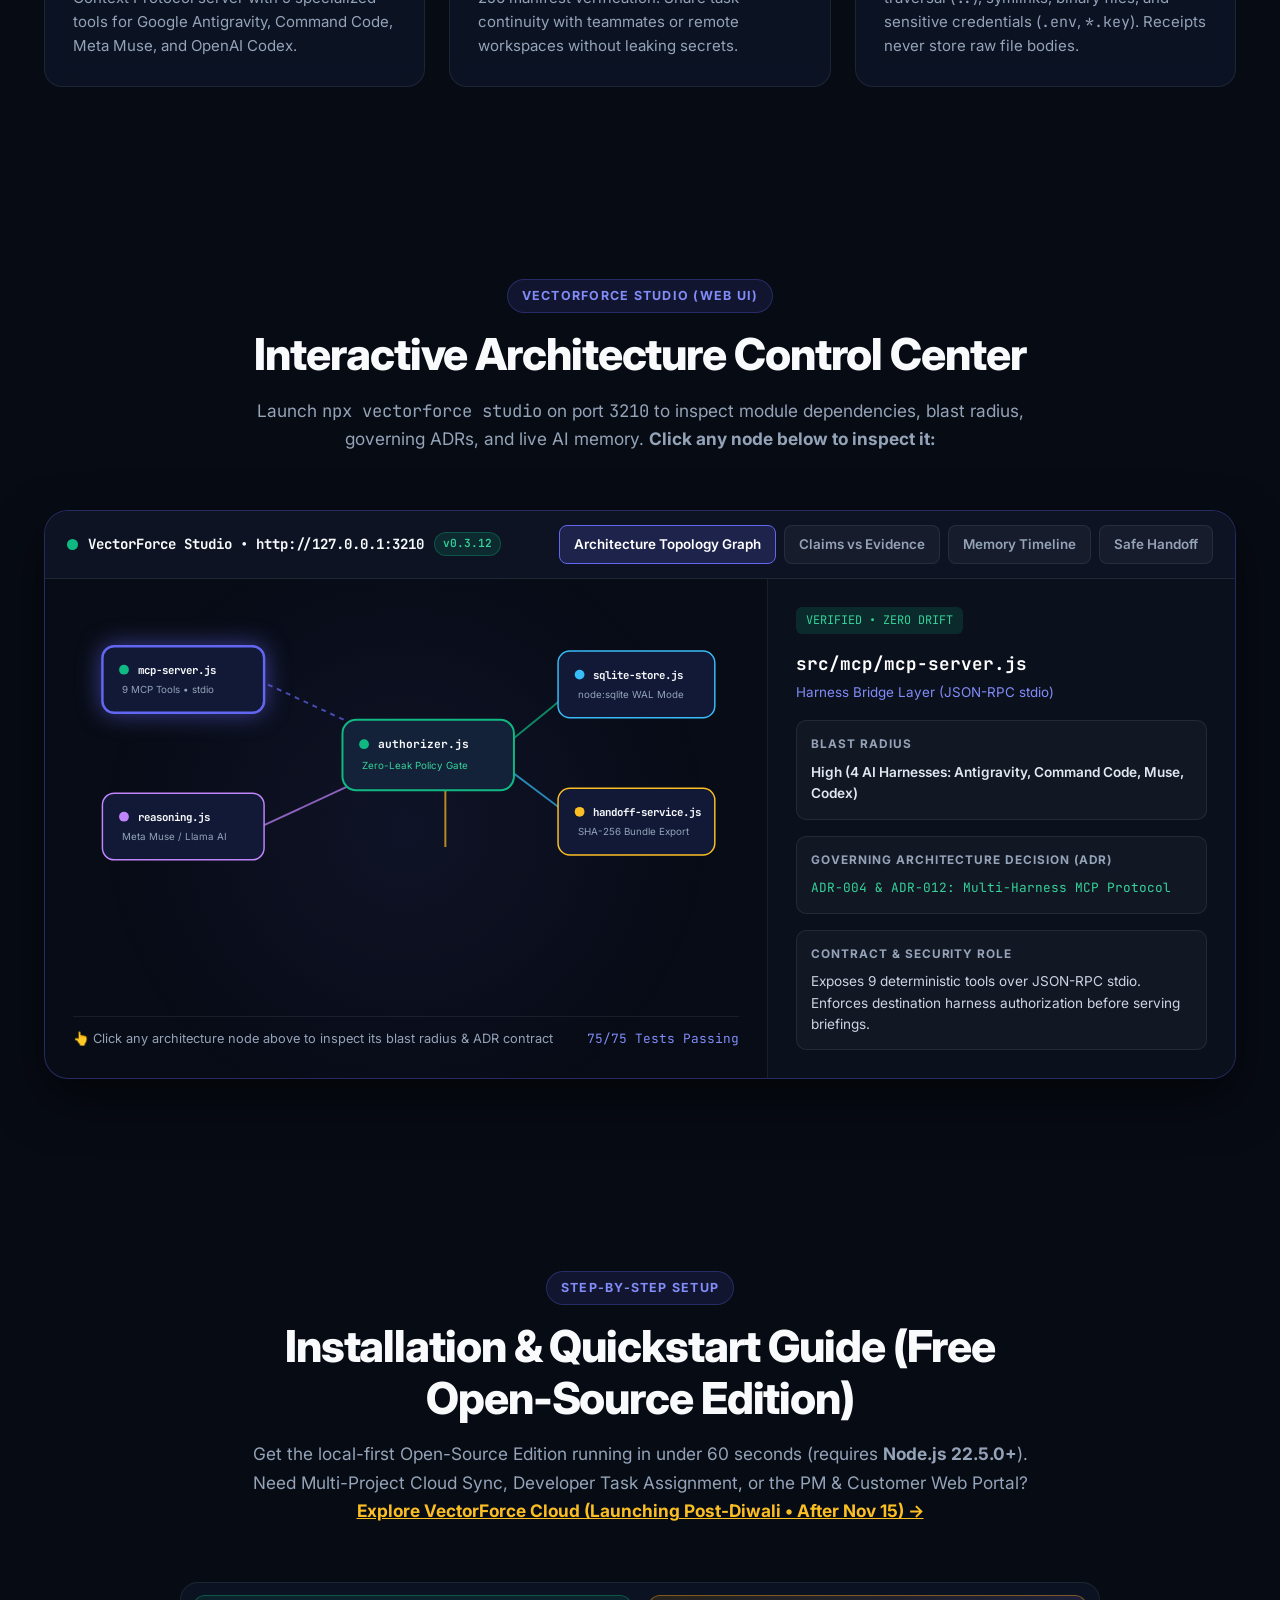
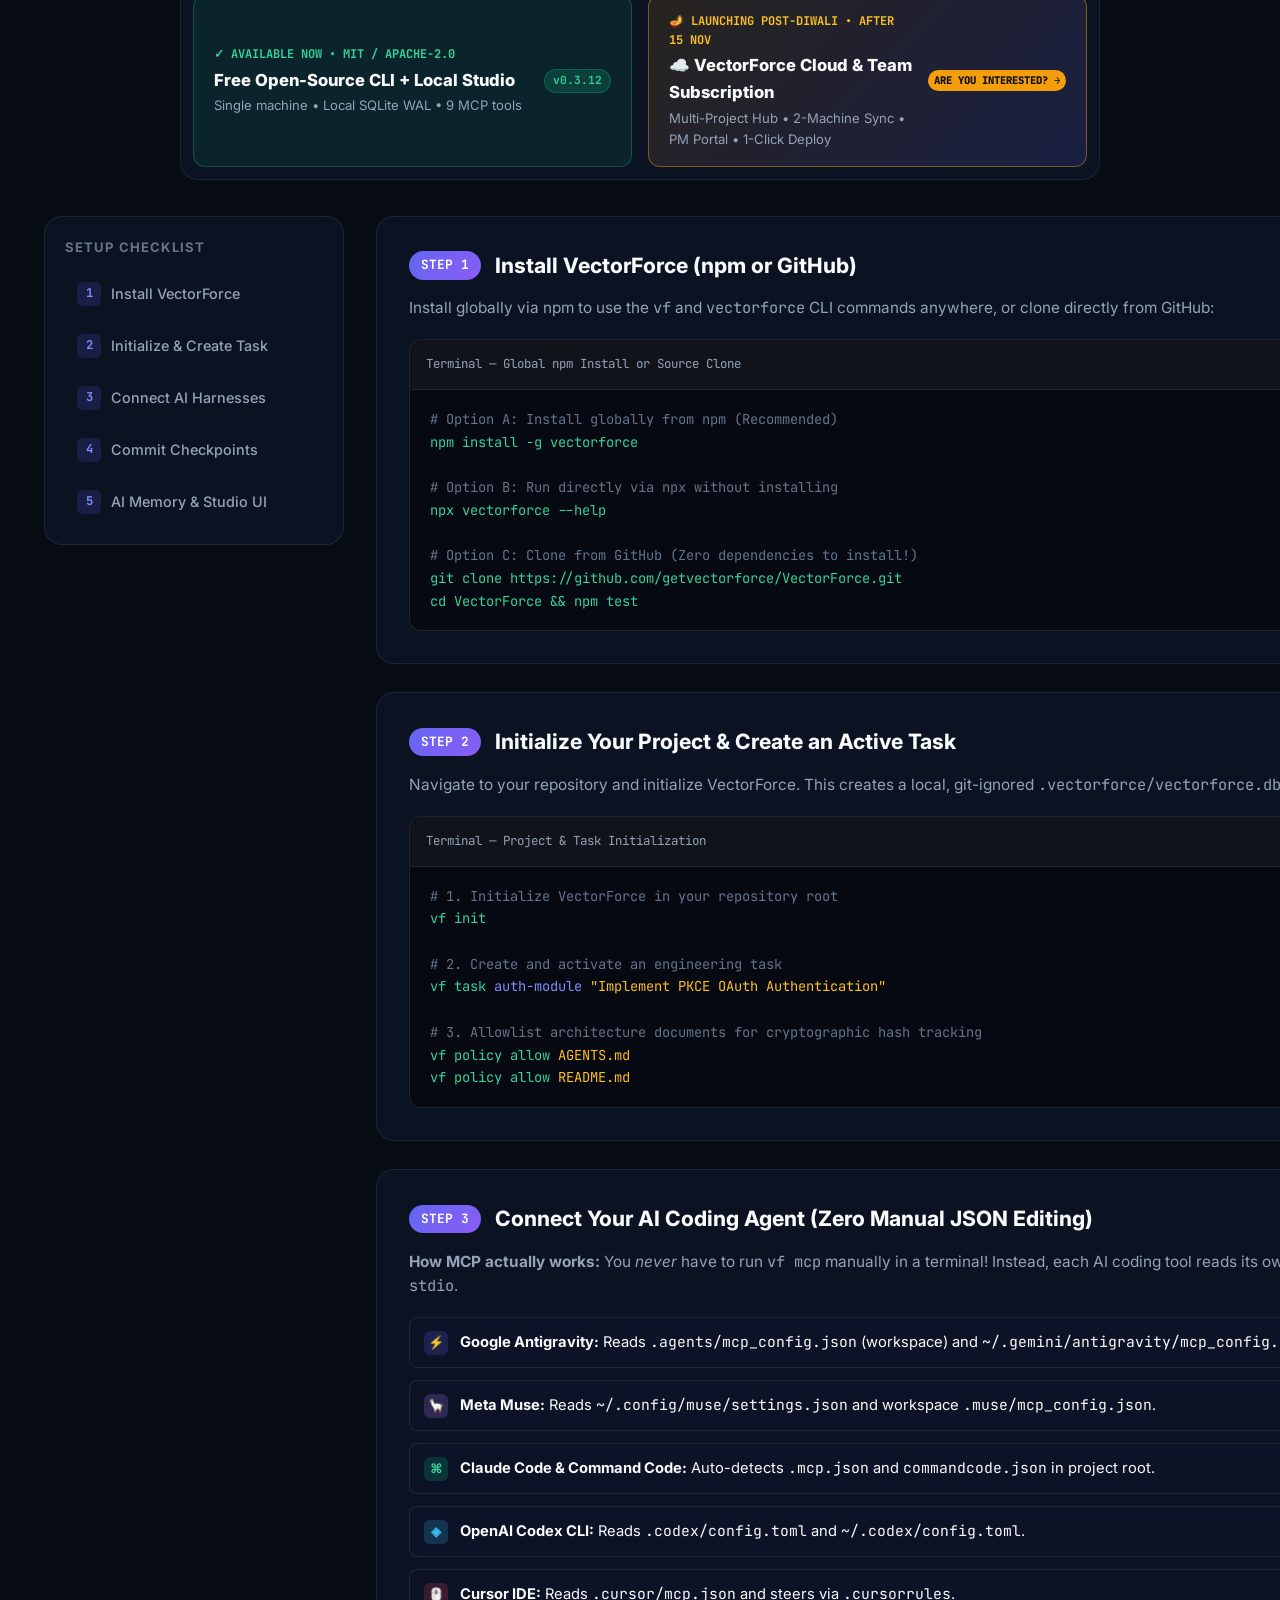
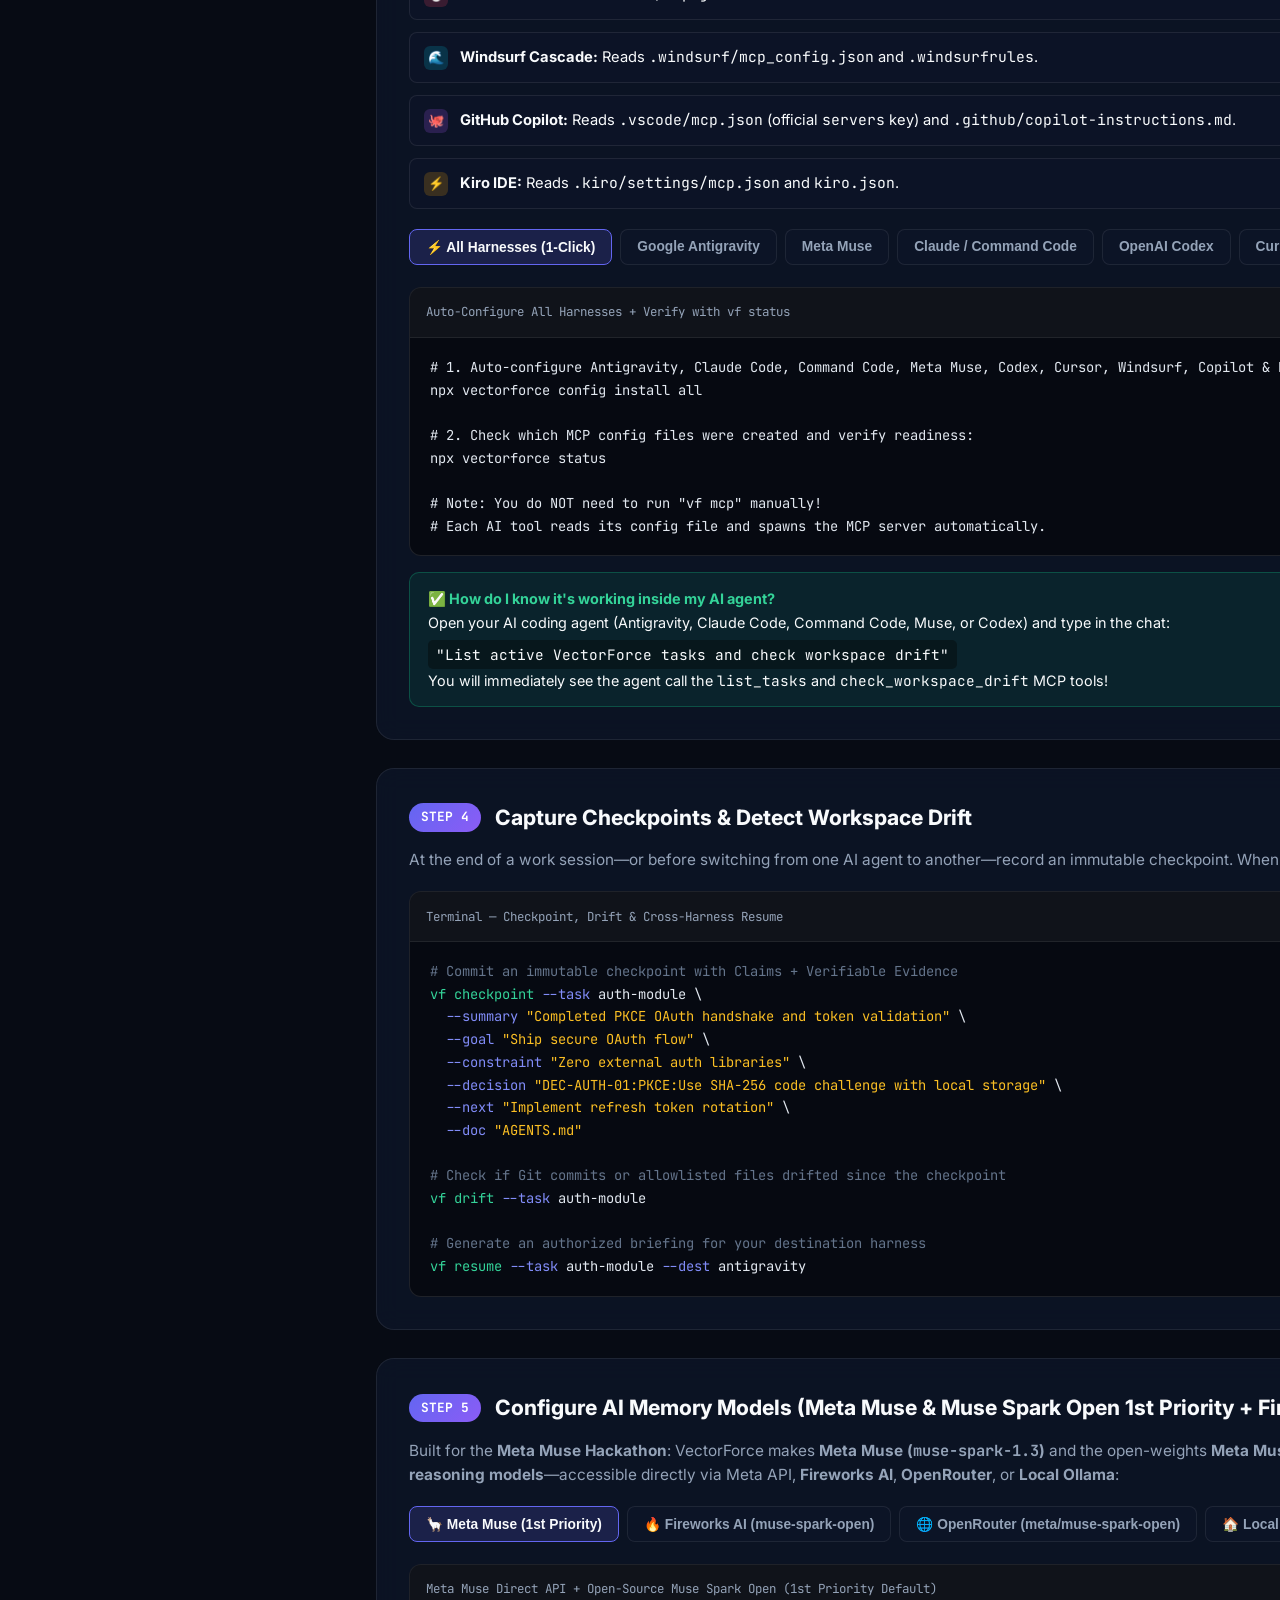
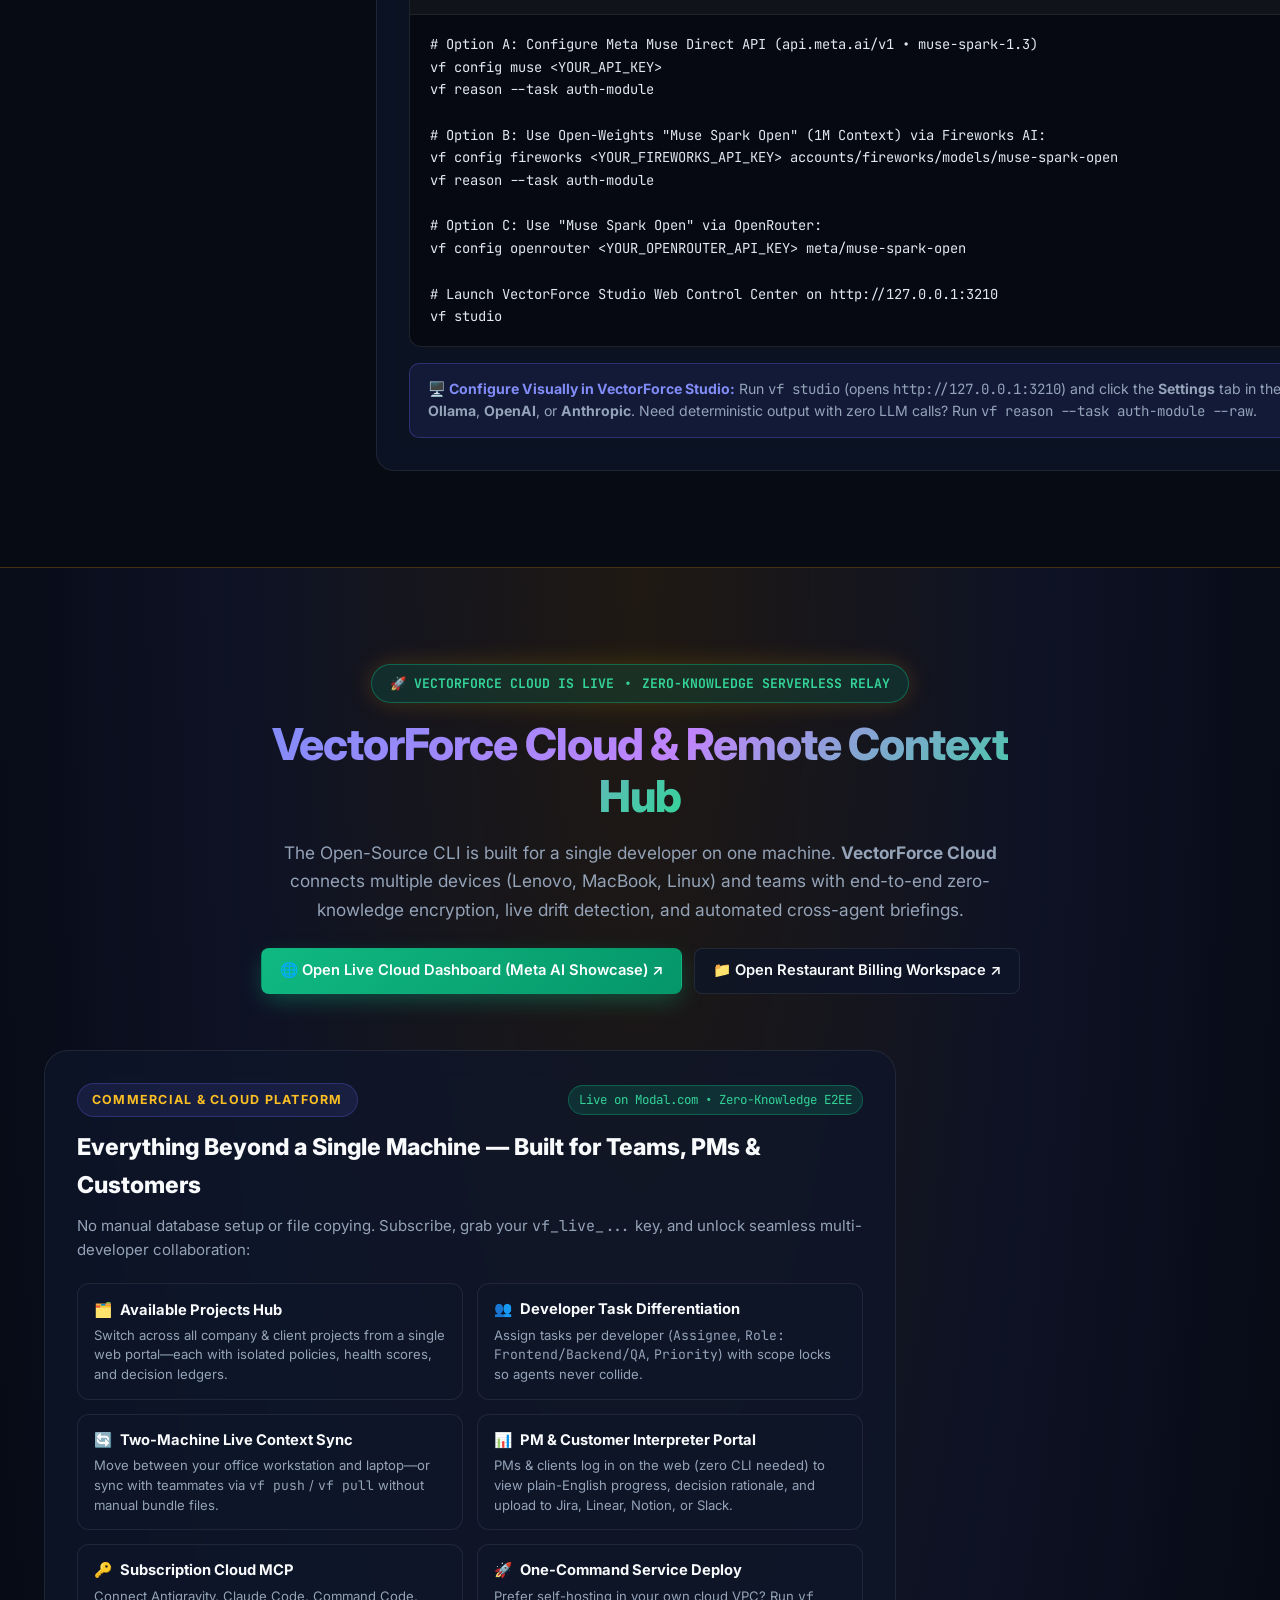
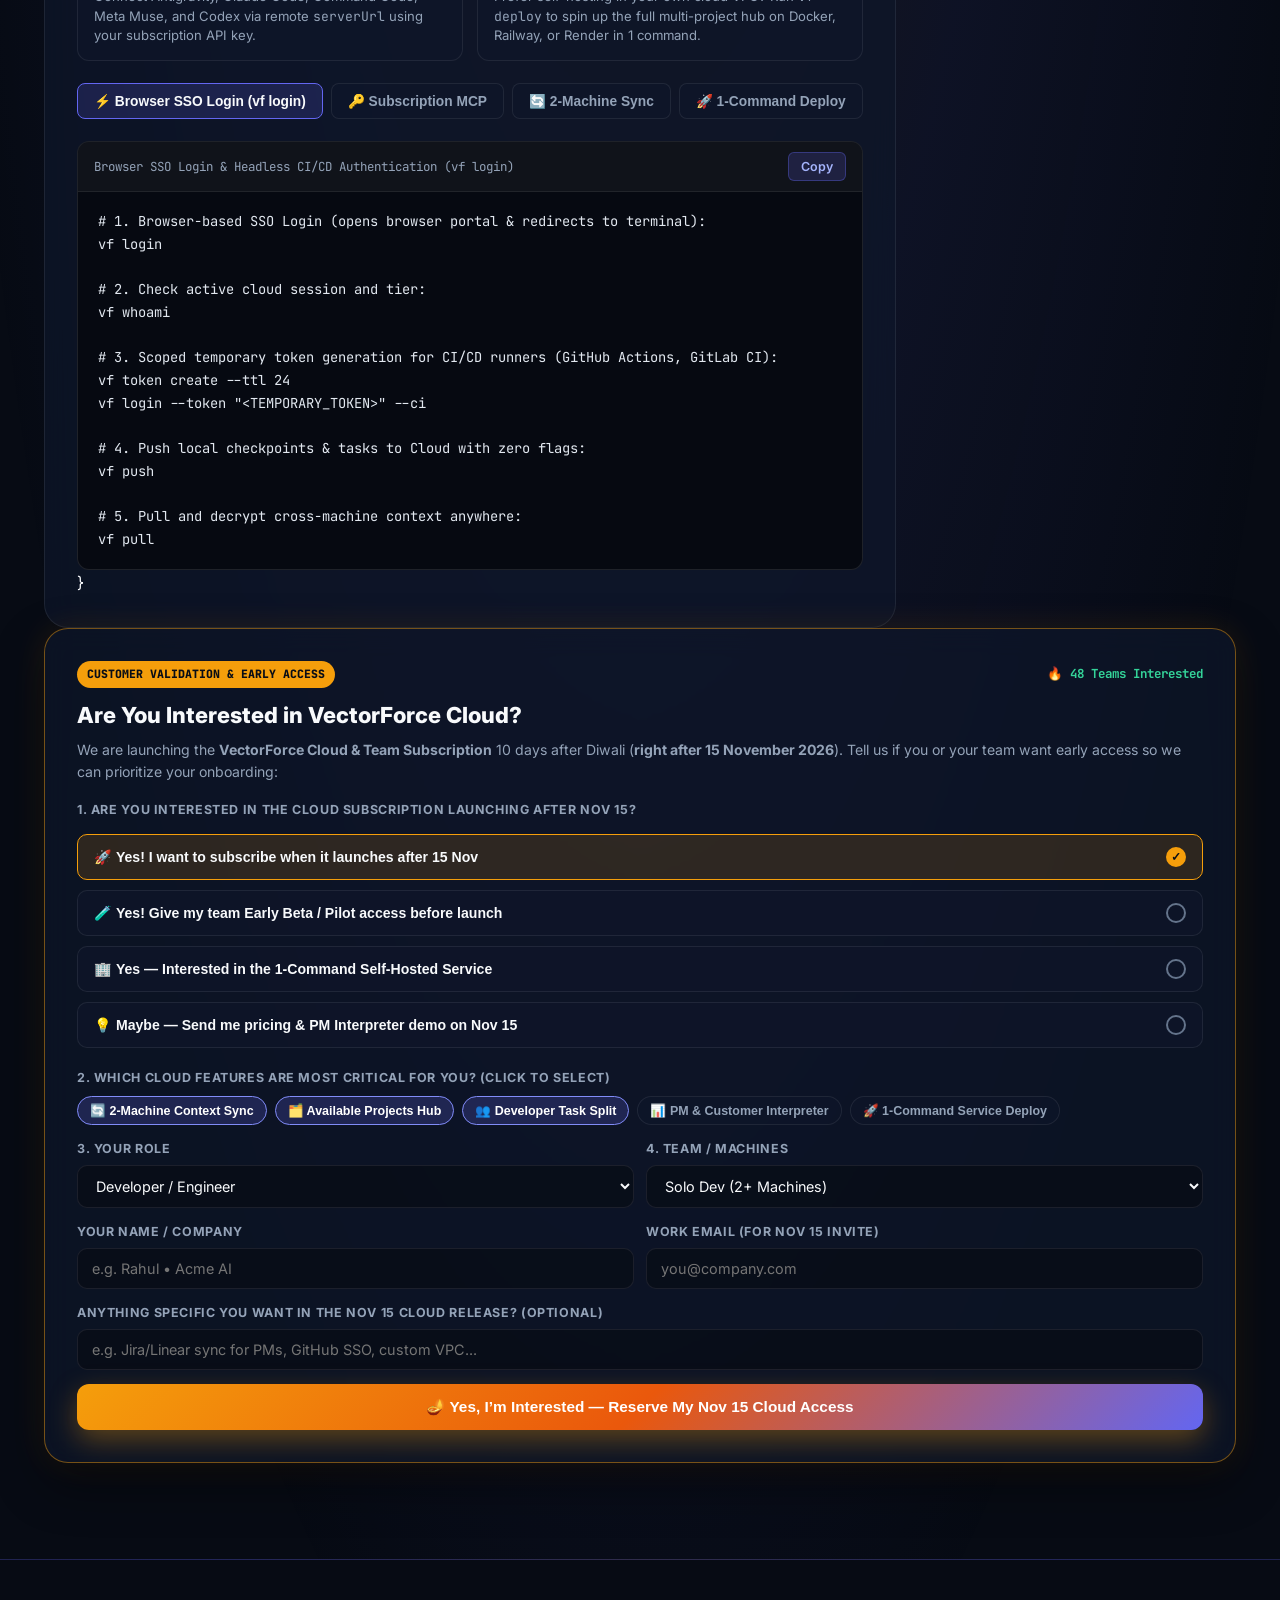
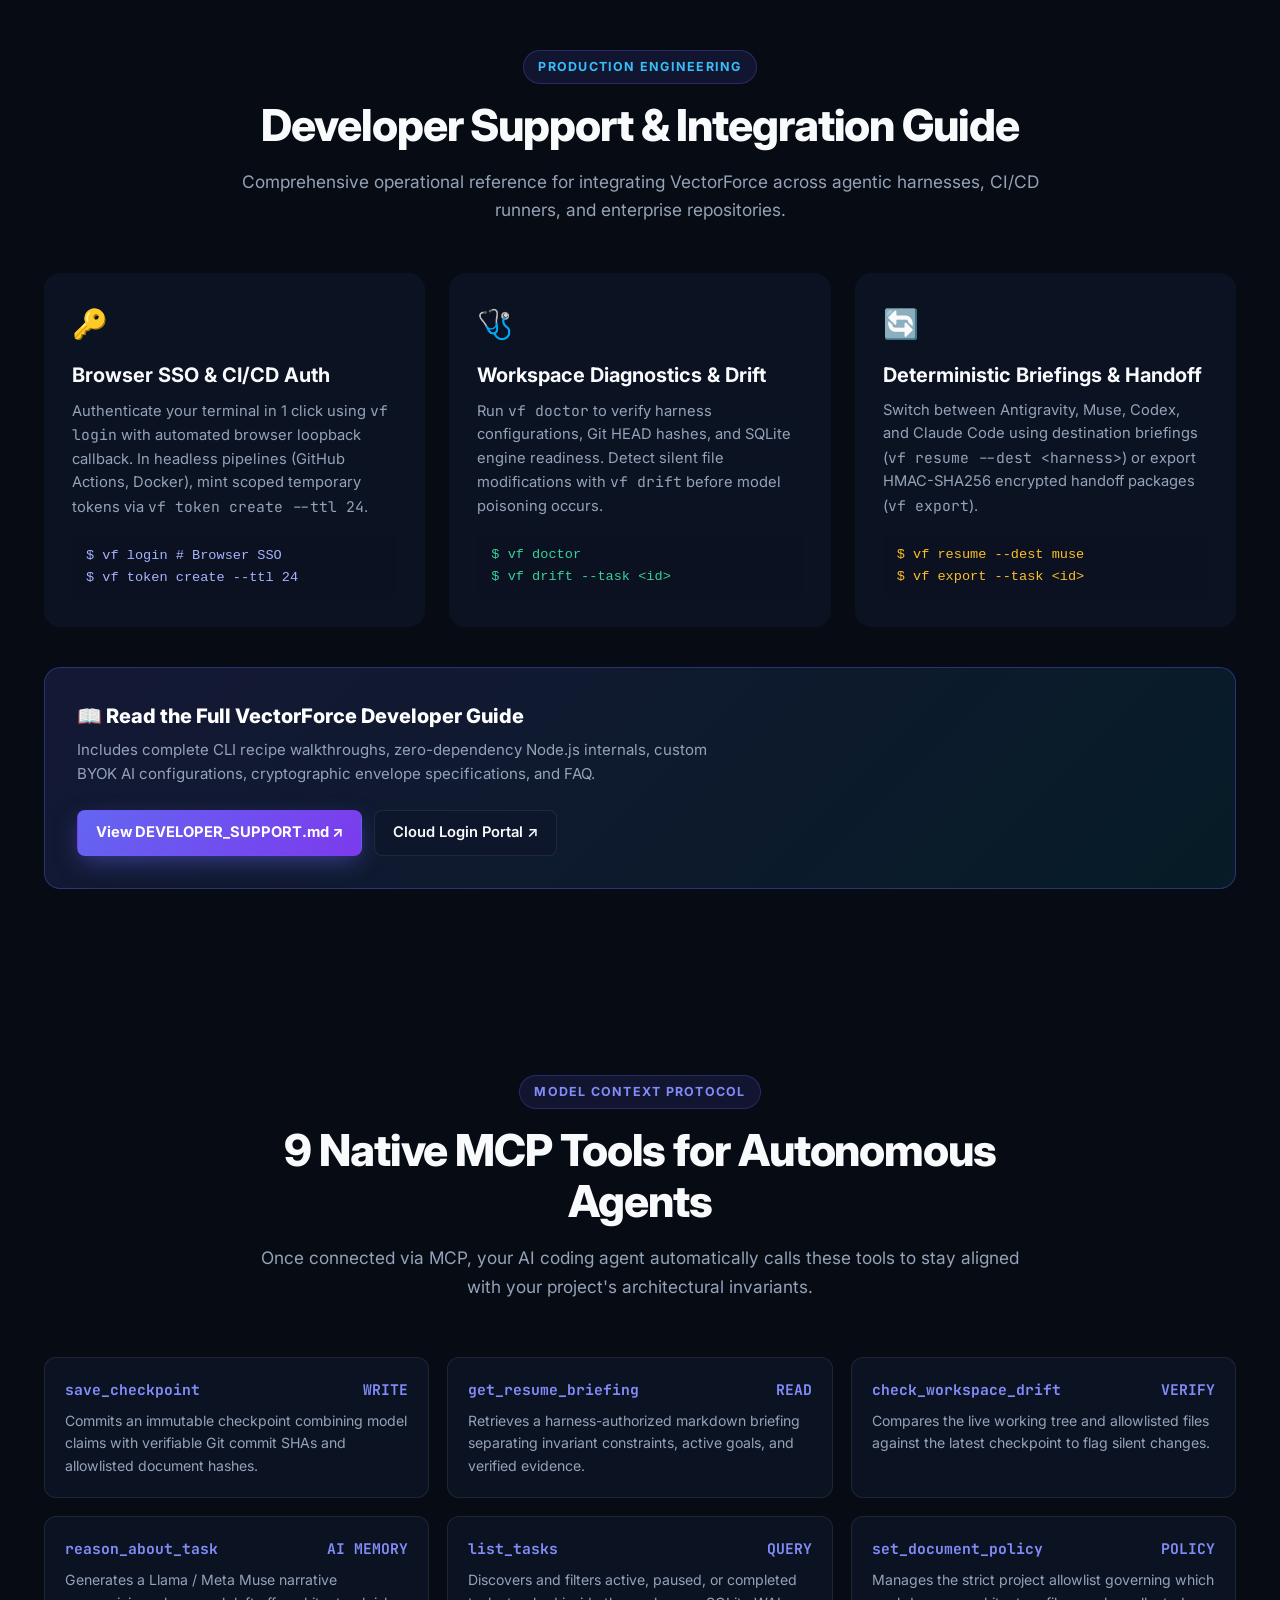
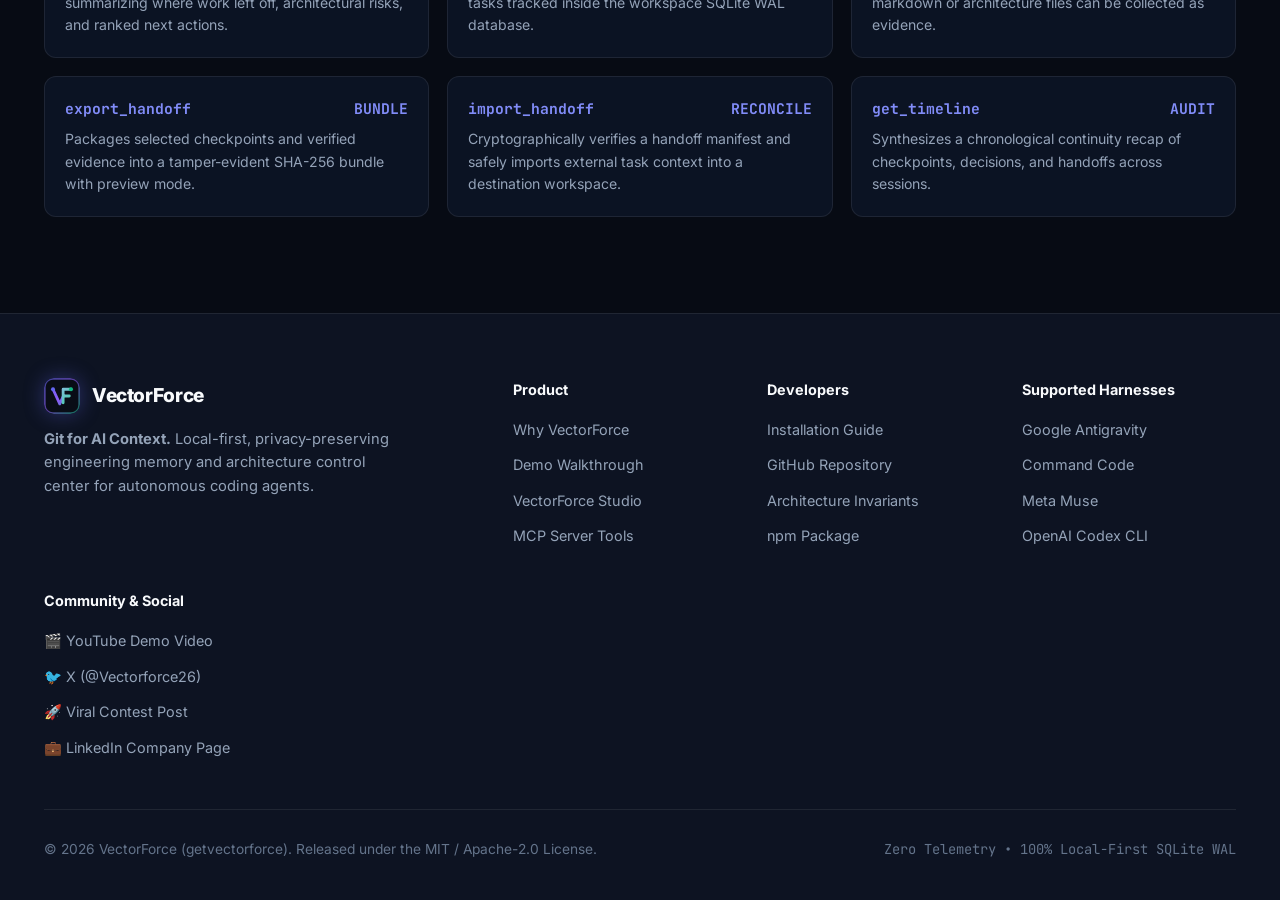
==== commit a6fe93df: "feat: dynamic version v0.3.12, vf-cloud SSO login, and developer guide section" ====
--- a/index.html
+++ b/index.html
@@ -26,7 +26,7 @@
       <a href="#" class="brand">
         <img src="./favicon.svg" alt="VectorForce Logo" class="brand-logo" />
         <span>VectorForce</span>
-        <span class="brand-badge">v0.3.3</span>
+        <span class="brand-badge" id="vf-version-badge" data-dynamic-version>v0.3.12</span>
       </a>
 
       <ul class="nav-links">
@@ -40,6 +40,7 @@
             <span class="cloud-badge-mini">Live</span>
           </a>
         </li>
+        <li><a href="#dev-support">Dev Guide</a></li>
         <li><a href="#mcp-tools">MCP Tools</a></li>
       </ul>
 
@@ -57,6 +58,10 @@
             <line x1="18.36" y1="5.64" x2="19.78" y2="4.22"/>
           </svg>
         </button>
+        <a href="https://omprakash-pce2011--vectorforce-cloud-vectorforce-cloud-web.modal.run/login" target="_blank" rel="noopener noreferrer" class="btn btn-secondary nav-cloud-login-btn" style="border-color: rgba(99, 102, 241, 0.45); background: rgba(99, 102, 241, 0.12); color: #c7d2fe; display: inline-flex; align-items: center; gap: 7px; padding: 7px 14px; font-weight: 600; font-size: 0.88rem;">
+          <span style="width: 7px; height: 7px; border-radius: 50%; background: #34d399; box-shadow: 0 0 8px #34d399;"></span>
+          <span>Cloud Login</span>
+        </a>
         <a href="https://youtu.be/Ufb_IjCU2l4" target="_blank" rel="noopener noreferrer" class="icon-btn" title="Watch Demo Video on YouTube" aria-label="YouTube">
           <svg width="18" height="18" viewBox="0 0 24 24" fill="#ef4444"><path d="M23.498 6.186a3.016 3.016 0 0 0-2.122-2.136C19.505 3.545 12 3.545 12 3.545s-7.505 0-9.377.505A3.017 3.017 0 0 0 .502 6.186C0 8.07 0 12 0 12s0 3.93.502 5.814a3.016 3.016 0 0 0 2.122 2.136c1.871.505 9.376.505 9.376.505s7.505 0 9.377-.505a3.015 3.015 0 0 0 2.122-2.136C24 15.93 24 12 24 12s0-3.93-.502-5.814zM9.545 15.568V8.432L15.818 12l-6.273 3.568z"/></svg>
         </a>
@@ -90,8 +95,26 @@
       <a href="#" class="brand">
         <img src="./favicon.svg" alt="VectorForce Logo" class="brand-logo" />
         <span>VectorForce</span>
-        <span class="brand-badge">v0.3.3</span>
+        <span class="brand-badge" data-dynamic-version>v0.3.12</span>
       </a>
+      <button class="icon-btn" id="mobile-close-btn" aria-label="Close navigation menu">
+        <svg width="20" height="20" viewBox="0 0 24 24" fill="none" stroke="currentColor" stroke-width="2">
+          <line x1="18" y1="6" x2="6" y2="18"/>
+          <line x1="6" y1="6" x2="18" y2="18"/>
+        </svg>
+      </button>
+    </div>
+    <ul class="mobile-nav-links">
+      <li><a href="#why-vectorforce" class="mobile-nav-link">Why VectorForce</a></li>
+      <li><a href="#demo-video" class="mobile-nav-link">Demo Video</a></li>
+      <li><a href="#studio-preview" class="mobile-nav-link">Studio UI</a></li>
+      <li><a href="#installation" class="mobile-nav-link">Free OSS Setup</a></li>
+      <li><a href="#cloud-edition" class="mobile-nav-link" style="color: #fbbf24;">☁️ Cloud Edition (Live)</a></li>
+      <li><a href="#dev-support" class="mobile-nav-link">Developer Guide</a></li>
+      <li><a href="https://omprakash-pce2011--vectorforce-cloud-vectorforce-cloud-web.modal.run/login" target="_blank" rel="noopener noreferrer" class="mobile-nav-link" style="color: #34d399; font-weight: 700;">🔑 Login with VF-Cloud ↗</a></li>
+      <li><a href="#mcp-tools" class="mobile-nav-link">MCP Tools</a></li>
+    </ul>
+    <div class="mobile-drawer-footer">
       <button class="icon-btn" id="mobile-close-btn" aria-label="Close navigation menu">
         <svg width="20" height="20" viewBox="0 0 24 24" fill="none" stroke="currentColor" stroke-width="2">
           <line x1="18" y1="6" x2="6" y2="18"/>
@@ -142,12 +165,16 @@
             <span>Free OSS Installation</span>
             <svg width="18" height="18" viewBox="0 0 24 24" fill="none" stroke="currentColor" stroke-width="2.2"><line x1="5" y1="12" x2="19" y2="12"/><polyline points="12 5 19 12 12 19"/></svg>
           </a>
+          <a href="https://omprakash-pce2011--vectorforce-cloud-vectorforce-cloud-web.modal.run/login" target="_blank" rel="noopener noreferrer" class="btn btn-secondary btn-lg" style="border-color: rgba(99, 102, 241, 0.5); background: rgba(99, 102, 241, 0.15); color: #c7d2fe;">
+            <span style="width: 8px; height: 8px; border-radius: 50%; background: #34d399; box-shadow: 0 0 10px #34d399;"></span>
+            <span>Login with VF-Cloud ↗</span>
+          </a>
           <a href="https://youtu.be/Ufb_IjCU2l4" target="_blank" rel="noopener noreferrer" class="btn btn-secondary btn-lg" style="border-color: rgba(239, 68, 68, 0.45); background: rgba(239, 68, 68, 0.08);">
             <svg width="18" height="18" viewBox="0 0 24 24" fill="#ef4444"><path d="M23.498 6.186a3.016 3.016 0 0 0-2.122-2.136C19.505 3.545 12 3.545 12 3.545s-7.505 0-9.377.505A3.017 3.017 0 0 0 .502 6.186C0 8.07 0 12 0 12s0 3.93.502 5.814a3.016 3.016 0 0 0 2.122 2.136c1.871.505 9.376.505 9.376.505s7.505 0 9.377-.505a3.015 3.015 0 0 0 2.122-2.136C24 15.93 24 12 24 12s0-3.93-.502-5.814zM9.545 15.568V8.432L15.818 12l-6.273 3.568z"/></svg>
-            <span>Watch Demo (2m 21s) ↗</span>
+            <span>Watch Demo ↗</span>
           </a>
           <a href="https://omprakash-pce2011--vectorforce-cloud-vectorforce-cloud-web.modal.run/?project=proj-meta-e2ee" target="_blank" rel="noopener noreferrer" class="btn btn-cloud-live btn-lg">
-            <span>☁️ Live Cloud Demo ↗</span>
+            <span>☁️ Live Cloud Hub ↗</span>
           </a>
         </div>
 
@@ -825,27 +852,33 @@
 
             <!-- Interactive Preview Tabs for Cloud MCP, PM Interpreter & 1-Command Deploy -->
             <div class="harness-tabs" id="cloud-preview-tabs" style="margin-top: 18px;">
-              <button class="harness-tab-btn active" type="button" data-cloud-tab="mcp">🔑 Subscription MCP Config</button>
-              <button class="harness-tab-btn" type="button" data-cloud-tab="sync">🔄 2-Machine Sync &amp; Tasks</button>
-              <button class="harness-tab-btn" type="button" data-cloud-tab="deploy">🚀 1-Command Service Deploy</button>
+              <button class="harness-tab-btn active" type="button" data-cloud-tab="login">⚡ Browser SSO Login (vf login)</button>
+              <button class="harness-tab-btn" type="button" data-cloud-tab="mcp">🔑 Subscription MCP</button>
+              <button class="harness-tab-btn" type="button" data-cloud-tab="sync">🔄 2-Machine Sync</button>
+              <button class="harness-tab-btn" type="button" data-cloud-tab="deploy">🚀 1-Command Deploy</button>
             </div>
 
             <div class="code-window">
               <div class="code-window-header">
-                <span id="cloud-code-title">Zero-Install Cloud Subscription MCP (.mcp.json / Antigravity / Muse)</span>
-                <button class="copy-chip" id="cloud-copy-btn" data-copy="{ &quot;mcpServers&quot;: { &quot;vectorforce-cloud&quot;: { &quot;serverUrl&quot;: &quot;https://mcp.vectorforce.ai/v1/sse&quot;, &quot;headers&quot;: { &quot;Authorization&quot;: &quot;Bearer vf_live_sub_98a7bc65...&quot; } } } }">Copy</button>
-              </div>
-              <pre class="code-pre" id="cloud-code-pre">{
-  "mcpServers": {
-    "vectorforce-cloud": {
-      "serverUrl": "https://mcp.vectorforce.ai/v1/sse",
-      "headers": {
-        "Authorization": "Bearer vf_live_sub_98a7bc65...",
-        "X-VF-Project-Id": "proj_bistroforce_prod",
-        "X-VF-Developer": "rahul@company.com"
-      }
-    }
-  }
+                <span id="cloud-code-title">Browser SSO Login &amp; Headless CI/CD Authentication (vf login)</span>
+                <button class="copy-chip" id="cloud-copy-btn" data-copy="vf login">Copy</button>
+              </div>
+              <pre class="code-pre" id="cloud-code-pre"># 1. Browser-based SSO Login (opens browser portal &amp; redirects to terminal):
+vf login
+
+# 2. Check active cloud session and tier:
+vf whoami
+
+# 3. Scoped temporary token generation for CI/CD runners (GitHub Actions, GitLab CI):
+vf token create --ttl 24
+vf login --token "&lt;TEMPORARY_TOKEN&gt;" --ci
+
+# 4. Push local checkpoints &amp; tasks to Cloud with zero flags:
+vf push
+
+# 5. Pull and decrypt cross-machine context anywhere:
+vf pull</pre>
+            </div>
 }</pre>
             </div>
           </div>
@@ -972,6 +1005,80 @@
       </div>
     </section>
 
+    <!-- Developer Support & Integration Guide Section -->
+    <section id="dev-support" style="padding: 90px 0; border-top: 1px solid var(--border);">
+      <div class="container">
+        <div class="section-header" style="text-align: center; max-width: 800px; margin: 0 auto 48px;">
+          <span class="eyebrow" style="color: #38bdf8;">Production Engineering</span>
+          <h2 class="section-title">Developer Support &amp; Integration Guide</h2>
+          <p class="section-subtitle">
+            Comprehensive operational reference for integrating VectorForce across agentic harnesses, CI/CD runners, and enterprise repositories.
+          </p>
+        </div>
+
+        <div style="display: grid; grid-template-columns: repeat(auto-fit, minmax(320px, 1fr)); gap: 24px; margin-bottom: 40px;">
+          <!-- Card 1: Cloud Auth & SSO -->
+          <div style="background: var(--bg-card); border: 1px solid var(--border); border-radius: 16px; padding: 28px;">
+            <div style="font-size: 1.8rem; margin-bottom: 12px;">🔑</div>
+            <h3 style="font-size: 1.25rem; font-weight: 700; margin-bottom: 8px;">Browser SSO &amp; CI/CD Auth</h3>
+            <p style="color: var(--text-secondary); font-size: 0.92rem; line-height: 1.6; margin-bottom: 16px;">
+              Authenticate your terminal in 1 click using <code>vf login</code> with automated browser loopback callback. In headless pipelines (GitHub Actions, Docker), mint scoped temporary tokens via <code>vf token create --ttl 24</code>.
+            </p>
+            <div style="background: var(--bg-surface); padding: 10px 14px; border-radius: 8px; font-family: monospace; font-size: 0.85rem; color: #a5b4fc; border: 1px solid var(--border);">
+              $ vf login # Browser SSO<br/>
+              $ vf token create --ttl 24
+            </div>
+          </div>
+
+          <!-- Card 2: Workspace Diagnostics -->
+          <div style="background: var(--bg-card); border: 1px solid var(--border); border-radius: 16px; padding: 28px;">
+            <div style="font-size: 1.8rem; margin-bottom: 12px;">🩺</div>
+            <h3 style="font-size: 1.25rem; font-weight: 700; margin-bottom: 8px;">Workspace Diagnostics &amp; Drift</h3>
+            <p style="color: var(--text-secondary); font-size: 0.92rem; line-height: 1.6; margin-bottom: 16px;">
+              Run <code>vf doctor</code> to verify harness configurations, Git HEAD hashes, and SQLite engine readiness. Detect silent file modifications with <code>vf drift</code> before model poisoning occurs.
+            </p>
+            <div style="background: var(--bg-surface); padding: 10px 14px; border-radius: 8px; font-family: monospace; font-size: 0.85rem; color: #34d399; border: 1px solid var(--border);">
+              $ vf doctor<br/>
+              $ vf drift --task &lt;id&gt;
+            </div>
+          </div>
+
+          <!-- Card 3: Multi-Agent Continuity -->
+          <div style="background: var(--bg-card); border: 1px solid var(--border); border-radius: 16px; padding: 28px;">
+            <div style="font-size: 1.8rem; margin-bottom: 12px;">🔄</div>
+            <h3 style="font-size: 1.25rem; font-weight: 700; margin-bottom: 8px;">Deterministic Briefings &amp; Handoff</h3>
+            <p style="color: var(--text-secondary); font-size: 0.92rem; line-height: 1.6; margin-bottom: 16px;">
+              Switch between Antigravity, Muse, Codex, and Claude Code using destination briefings (<code>vf resume --dest &lt;harness&gt;</code>) or export HMAC-SHA256 encrypted handoff packages (<code>vf export</code>).
+            </p>
+            <div style="background: var(--bg-surface); padding: 10px 14px; border-radius: 8px; font-family: monospace; font-size: 0.85rem; color: #fbbf24; border: 1px solid var(--border);">
+              $ vf resume --dest muse<br/>
+              $ vf export --task &lt;id&gt;
+            </div>
+          </div>
+        </div>
+
+        <!-- Callout Banner Linking to DEVELOPER_SUPPORT.md -->
+        <div style="background: linear-gradient(135deg, rgba(99, 102, 241, 0.15) 0%, rgba(6, 182, 212, 0.1) 100%); border: 1px solid rgba(99, 102, 241, 0.35); border-radius: 16px; padding: 32px; display: flex; align-items: center; justify-content: space-between; gap: 24px; flex-wrap: wrap;">
+          <div>
+            <h4 style="font-size: 1.25rem; font-weight: 800; margin-bottom: 6px; color: #fff;">
+              📖 Read the Full VectorForce Developer Guide
+            </h4>
+            <p style="color: var(--text-secondary); font-size: 0.94rem; max-width: 650px;">
+              Includes complete CLI recipe walkthroughs, zero-dependency Node.js internals, custom BYOK AI configurations, cryptographic envelope specifications, and FAQ.
+            </p>
+          </div>
+          <div style="display: flex; gap: 12px; flex-wrap: wrap;">
+            <a href="https://github.com/getvectorforce/VectorForce/blob/main/DEVELOPER_SUPPORT.md" target="_blank" rel="noopener noreferrer" class="btn btn-primary" style="font-weight: 700;">
+              <span>View DEVELOPER_SUPPORT.md ↗</span>
+            </a>
+            <a href="https://omprakash-pce2011--vectorforce-cloud-vectorforce-cloud-web.modal.run/login" target="_blank" rel="noopener noreferrer" class="btn btn-secondary">
+              <span>Cloud Login Portal ↗</span>
+            </a>
+          </div>
+        </div>
+      </div>
+    </section>
+
     <!-- MCP Protocol Tools Reference -->
     <section id="mcp-tools">
       <div class="container">
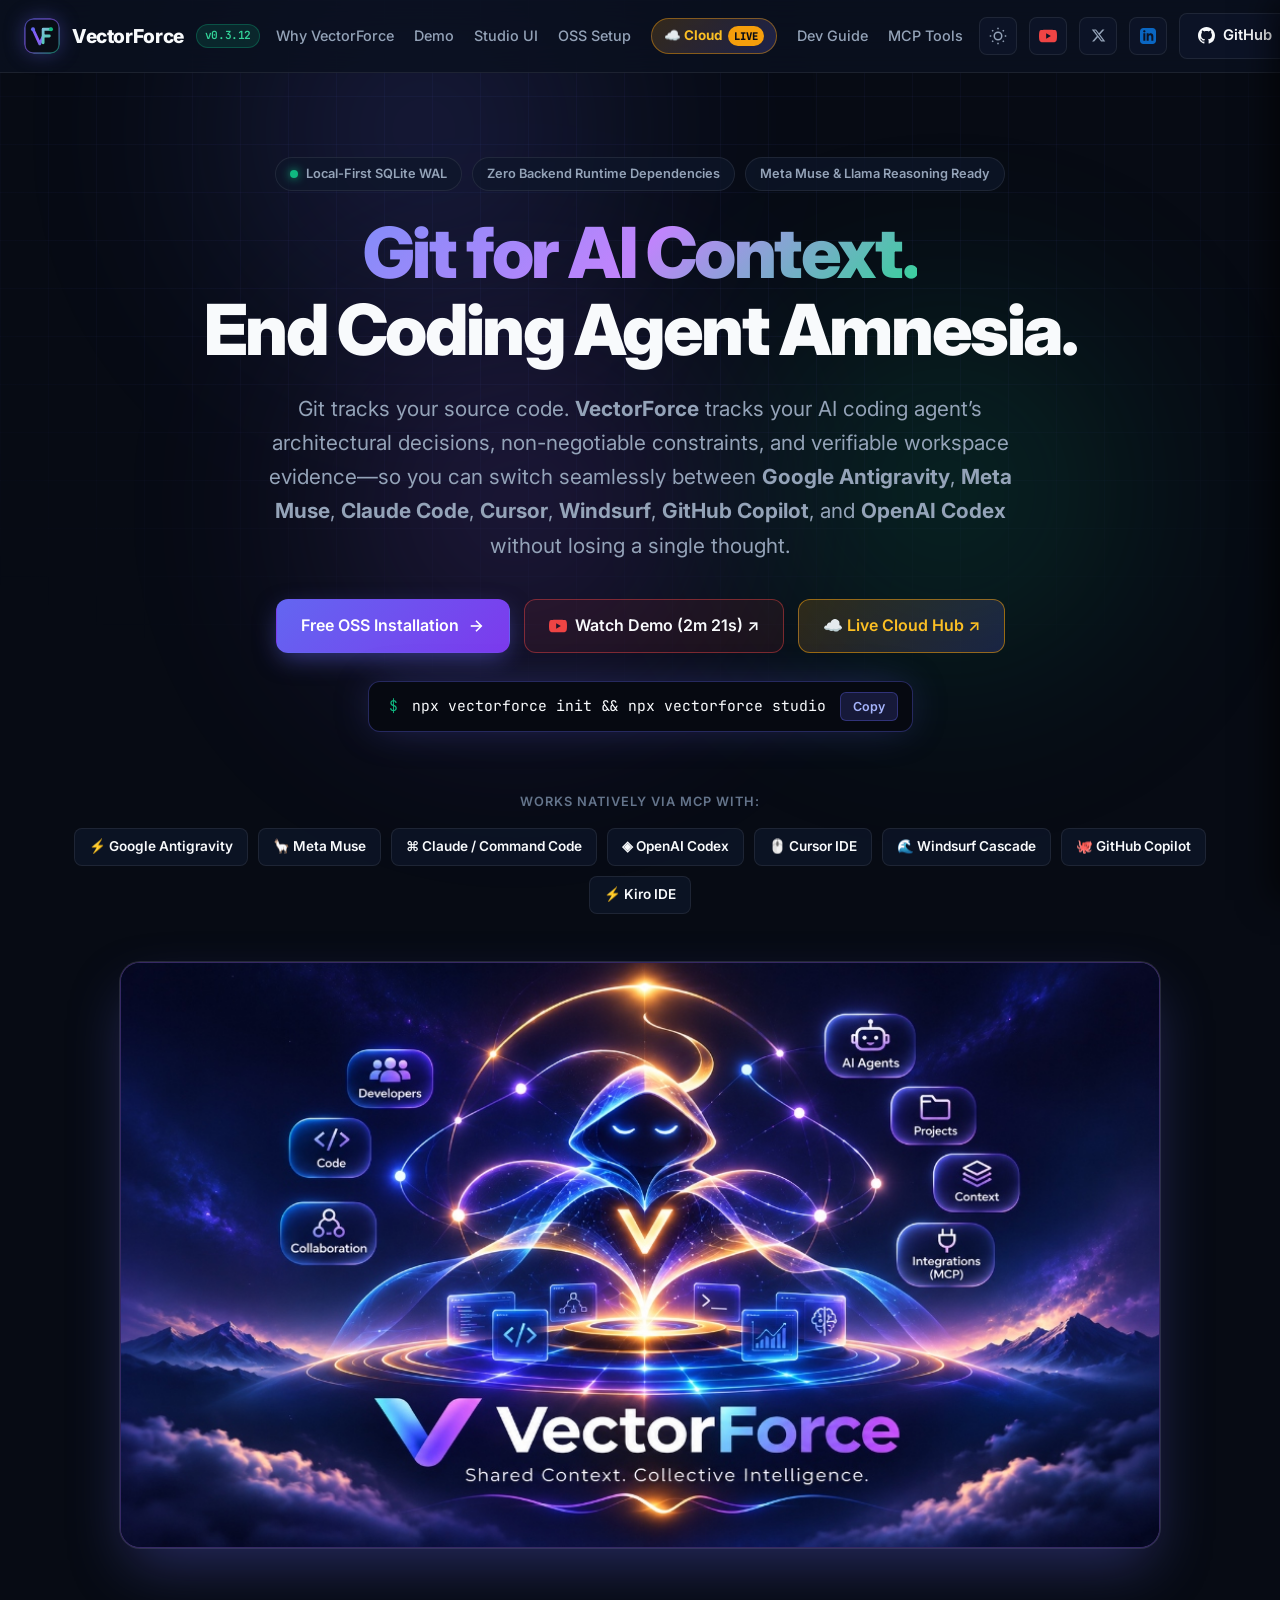
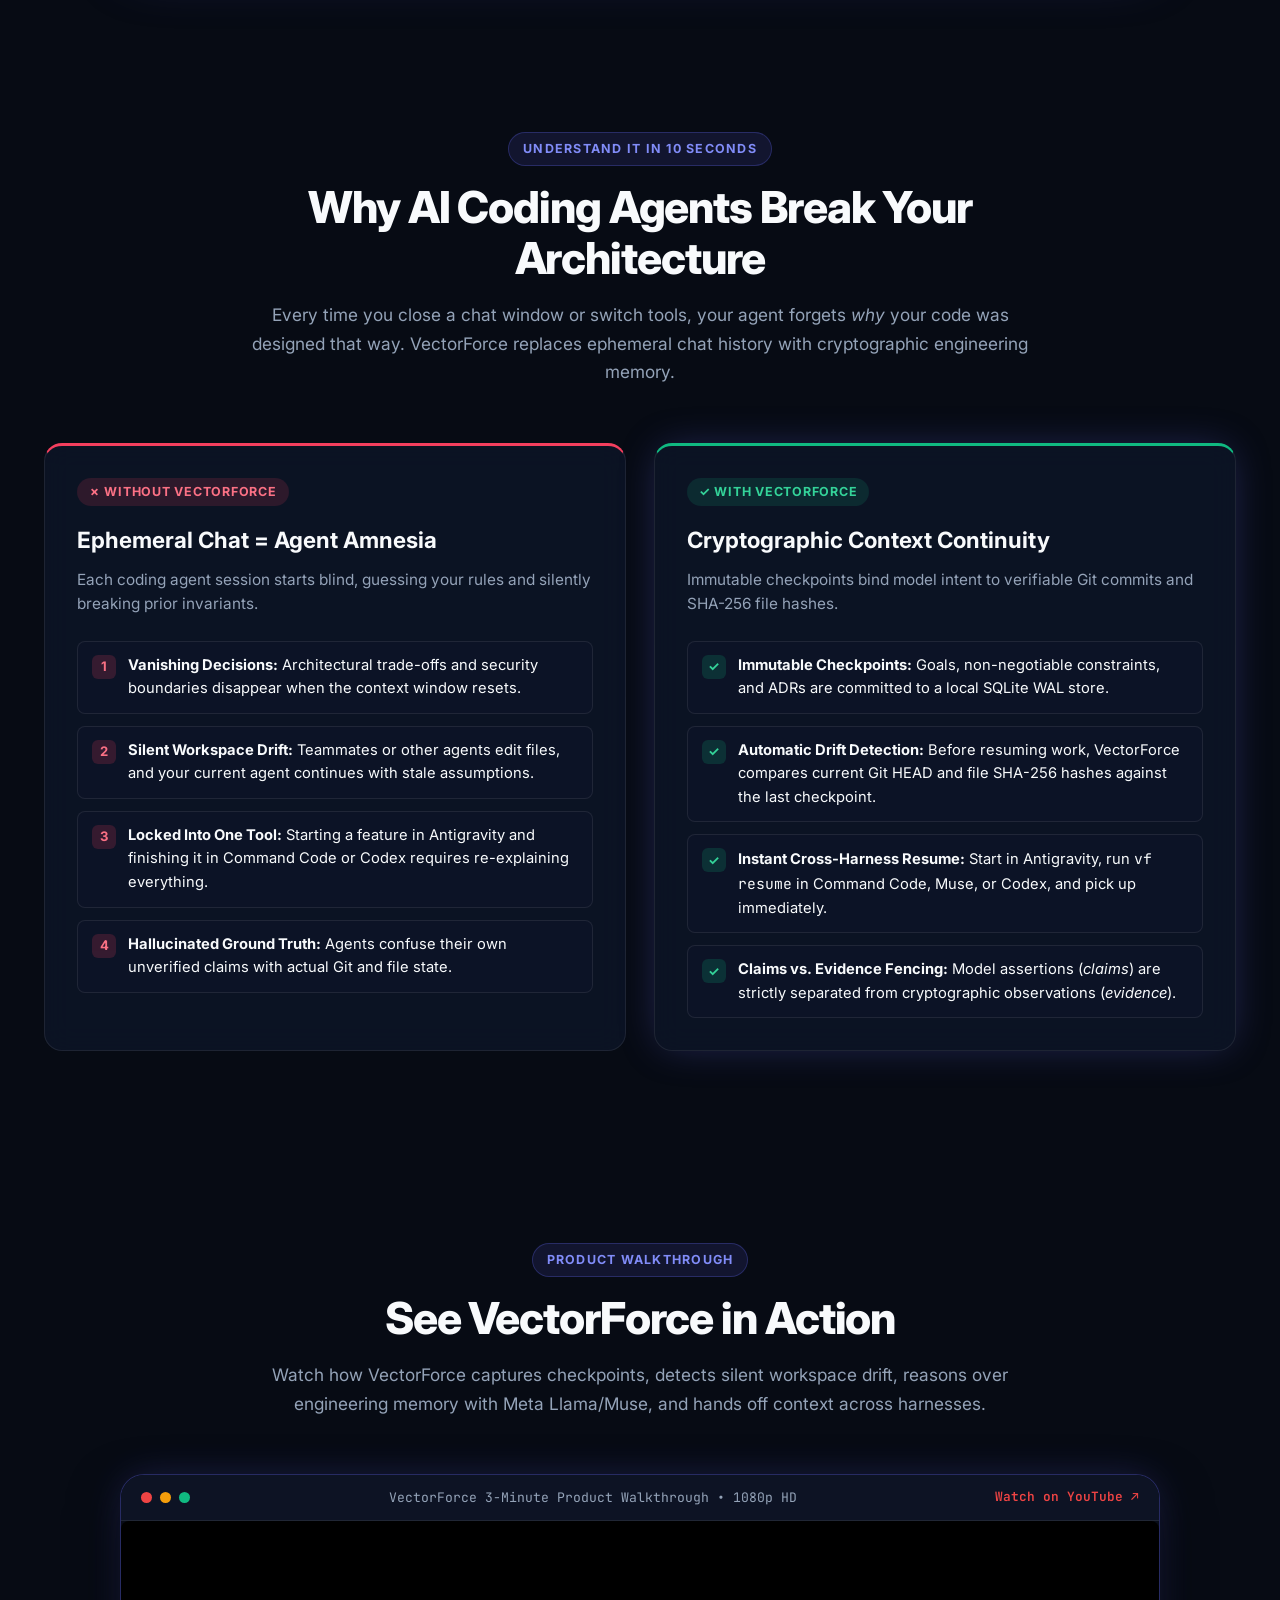
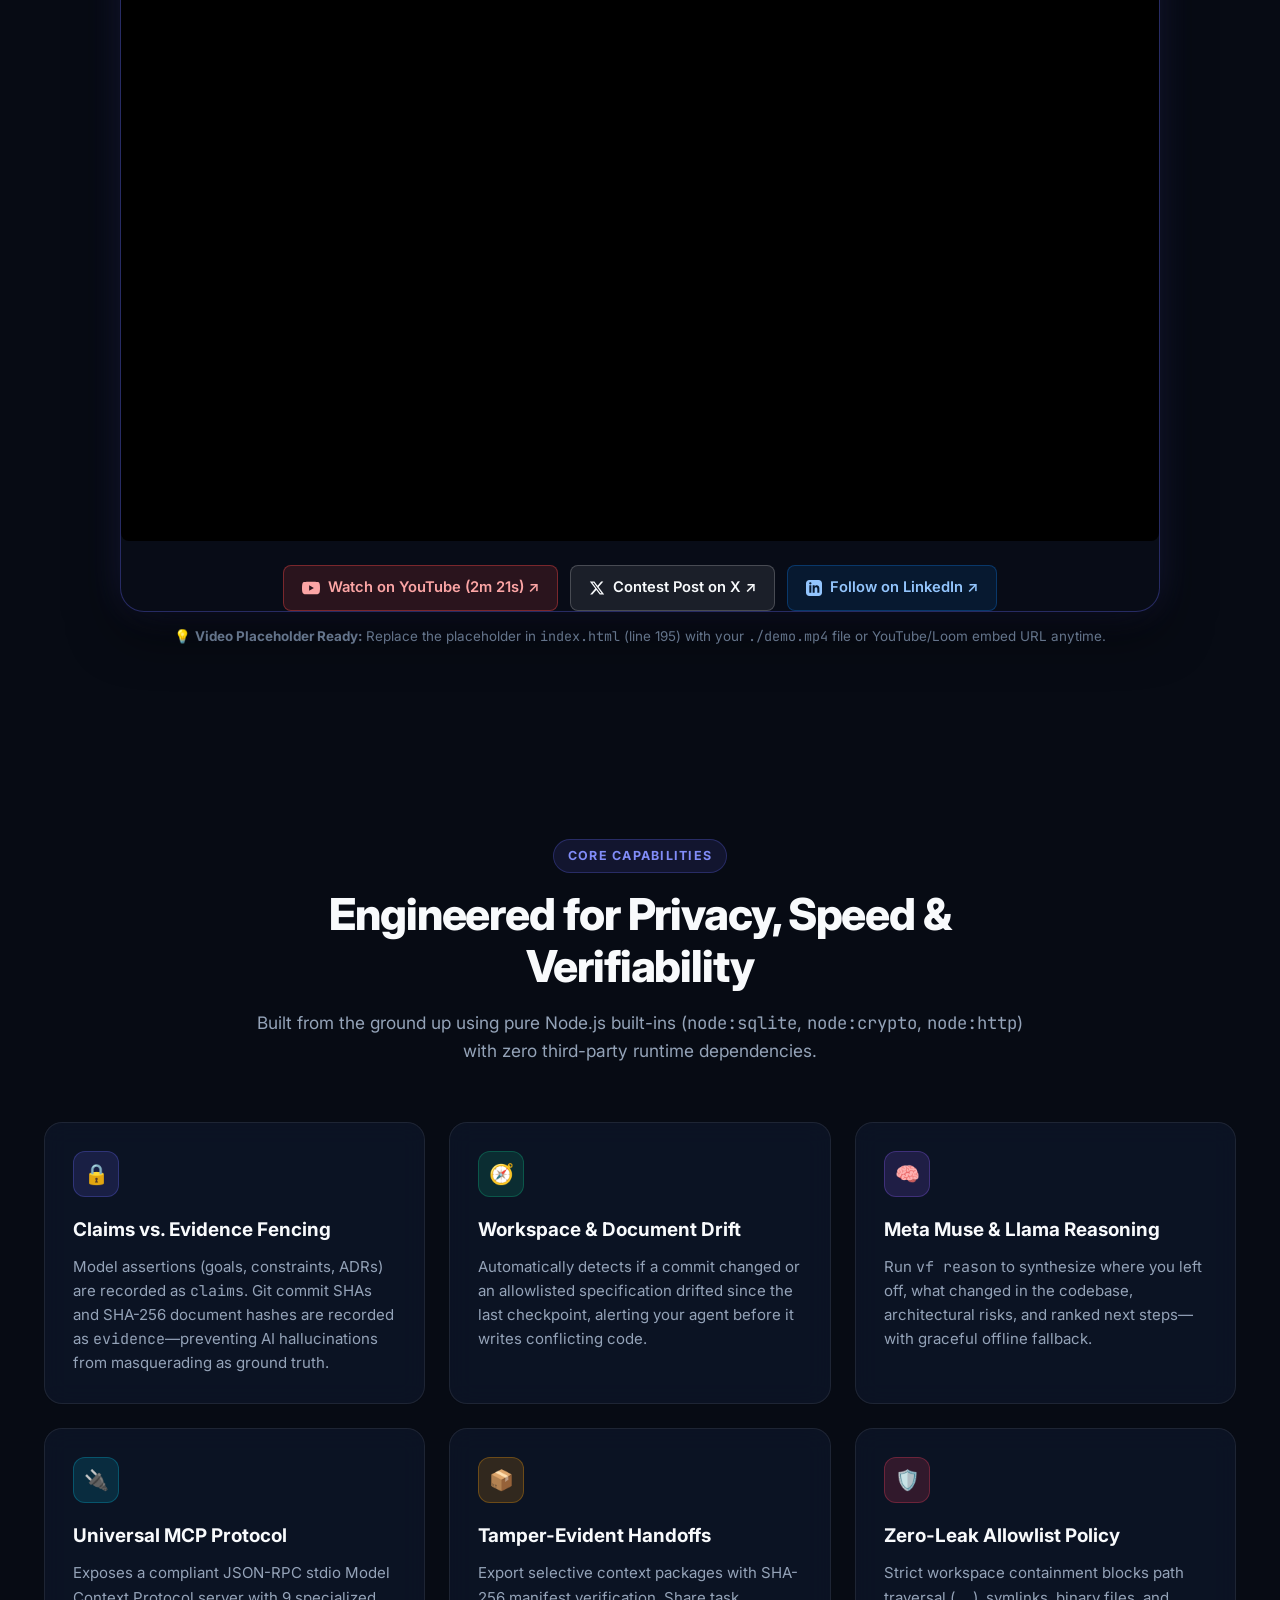
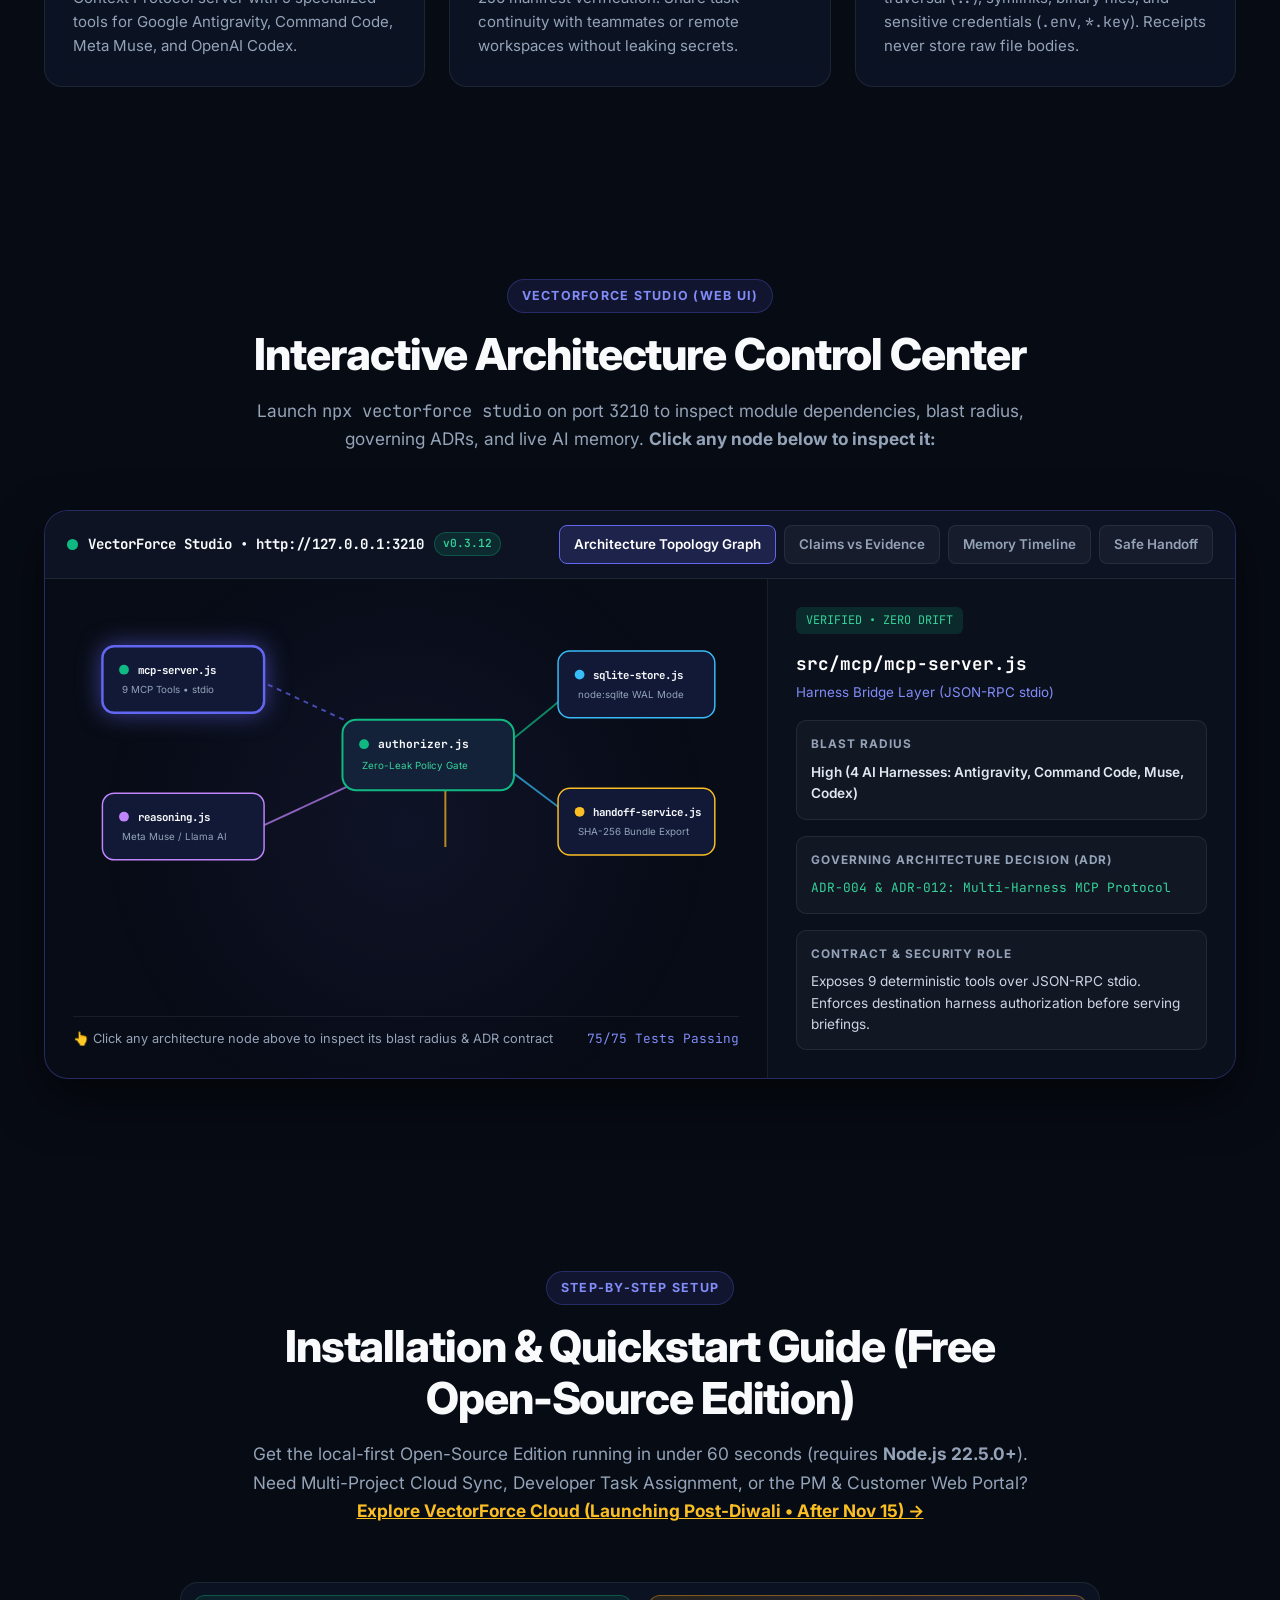
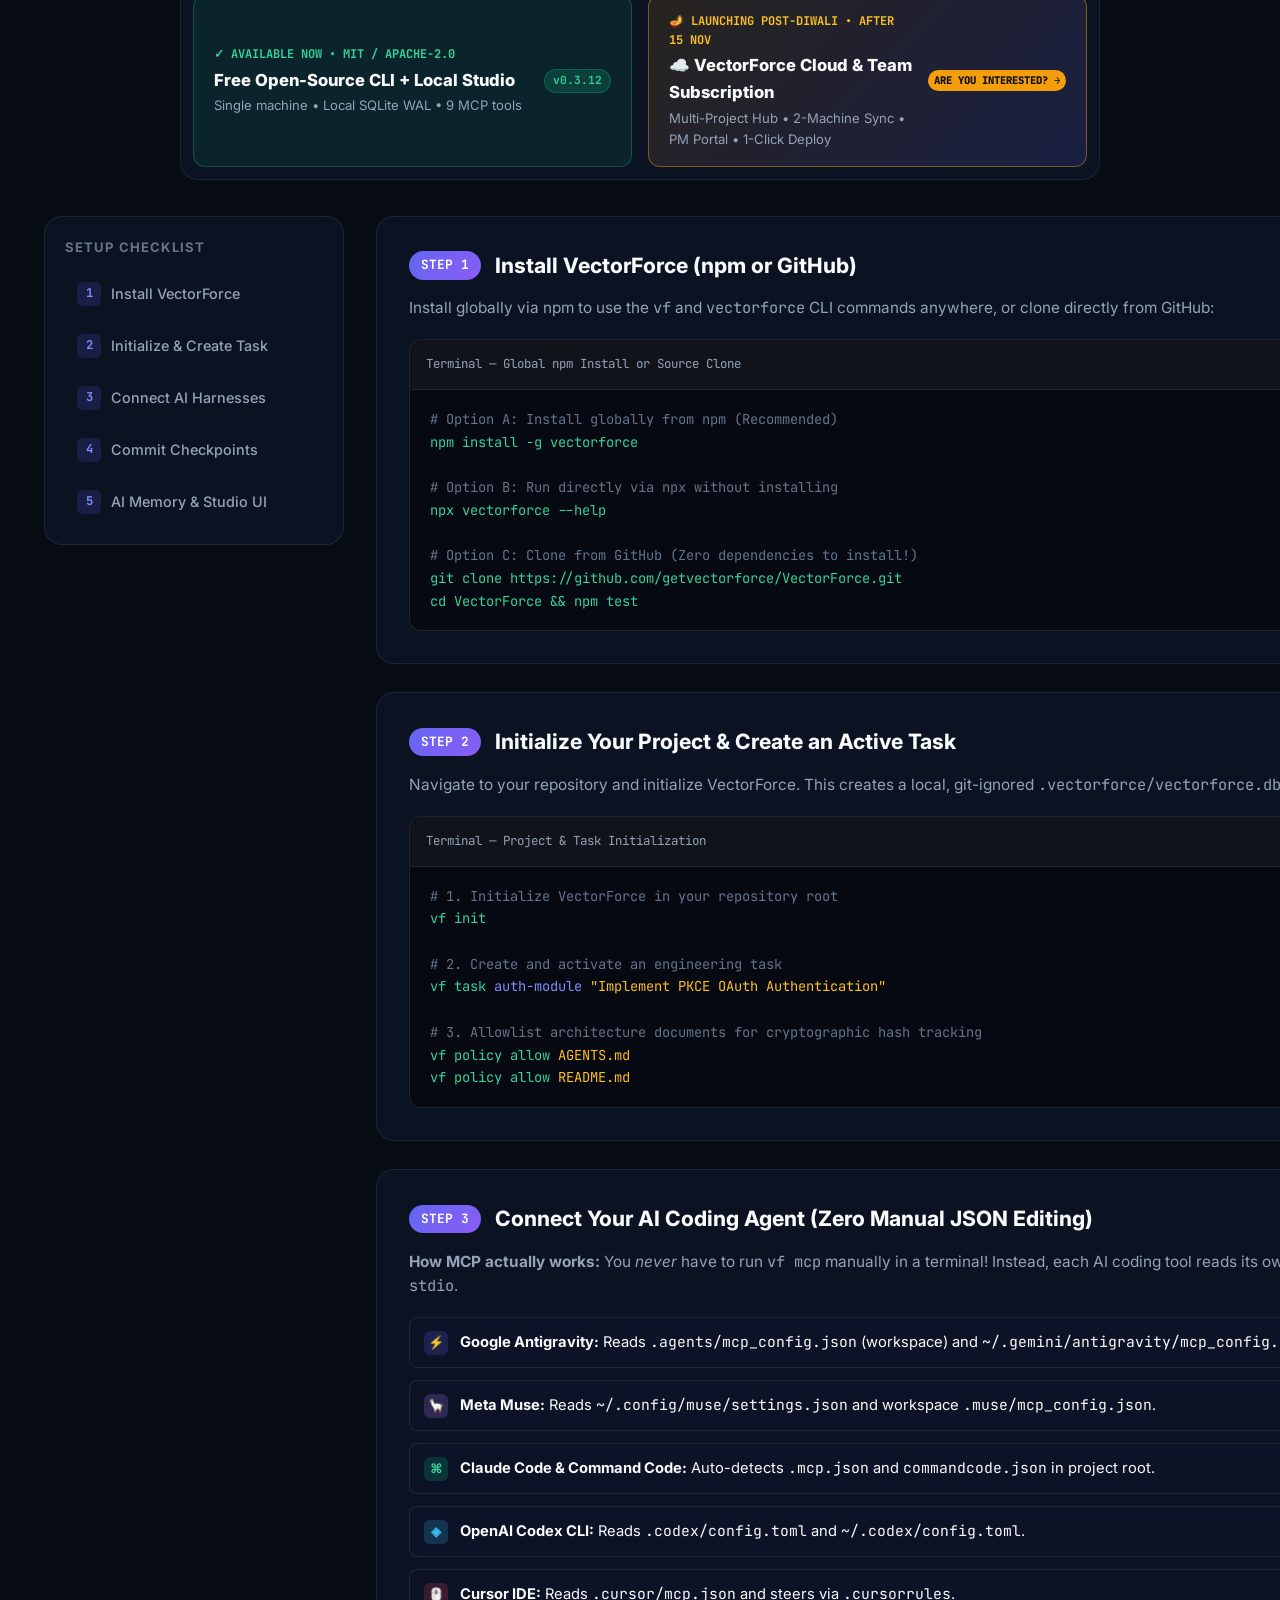
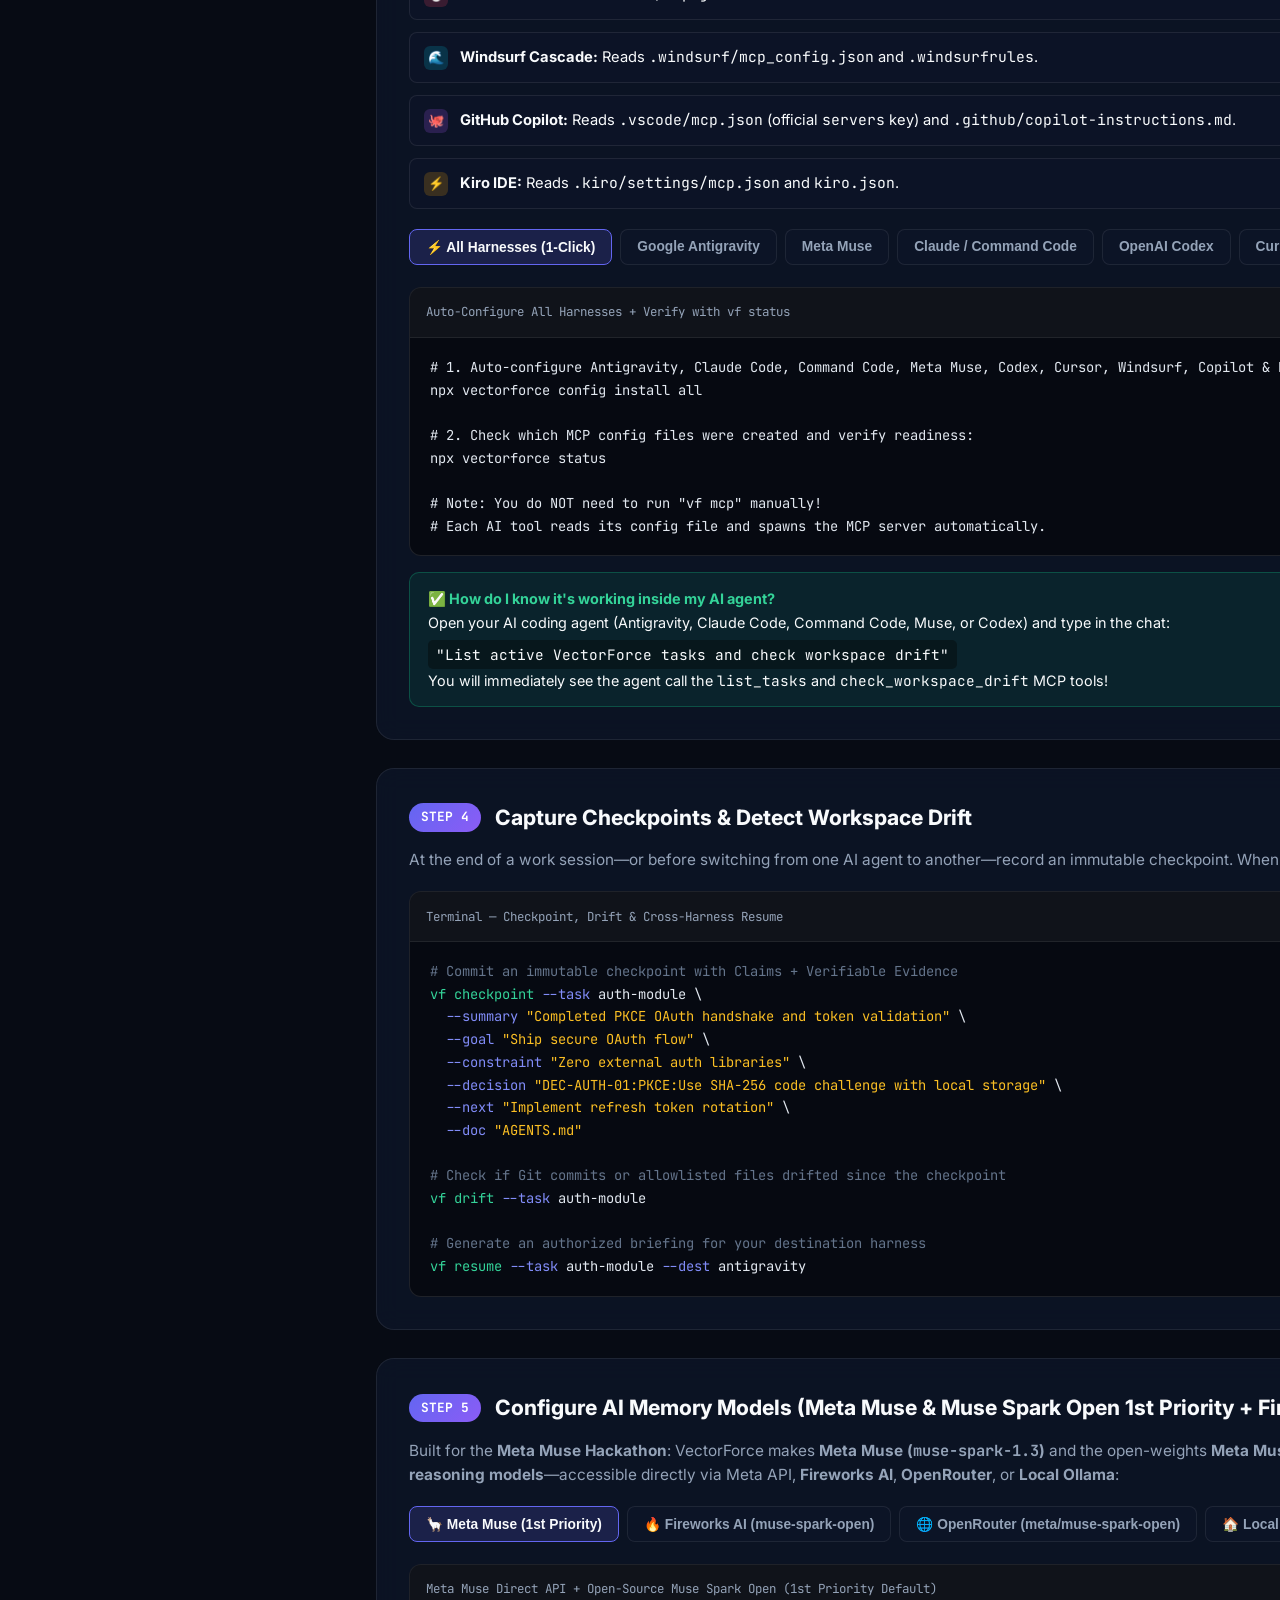
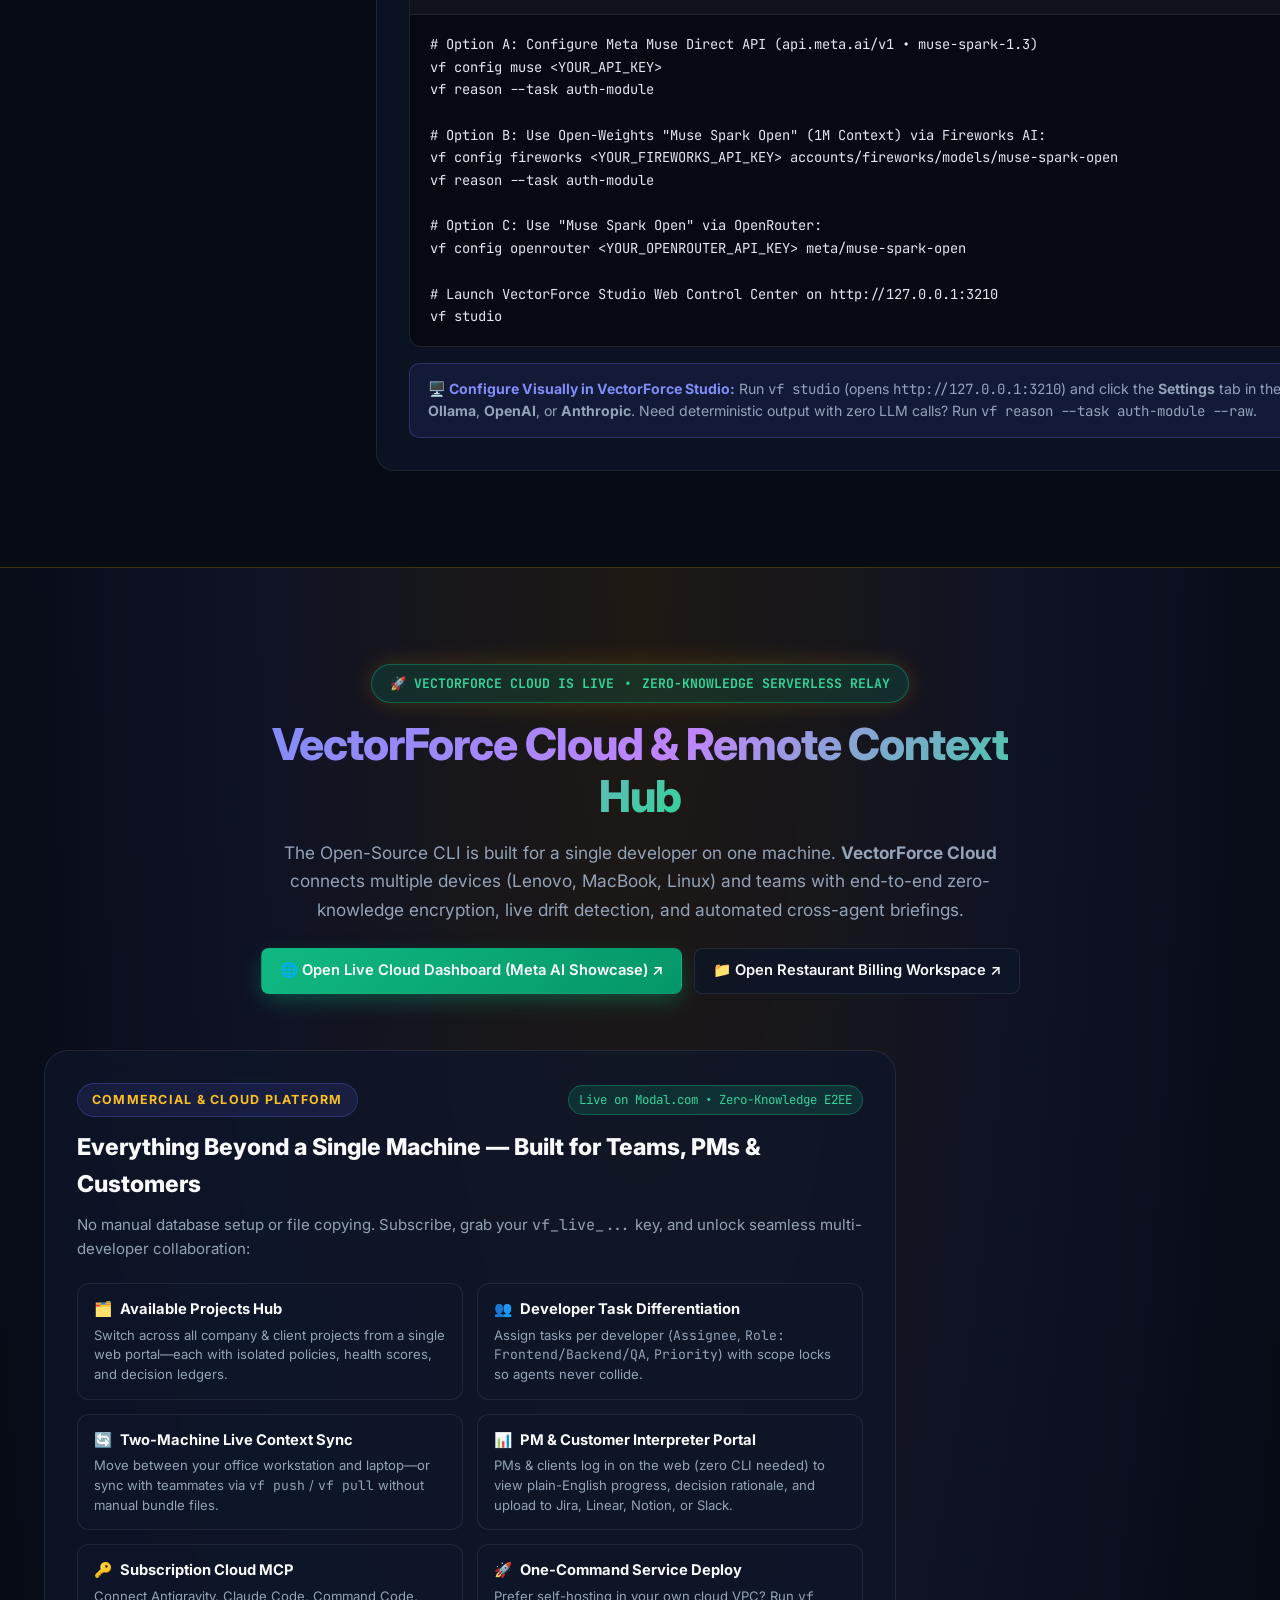
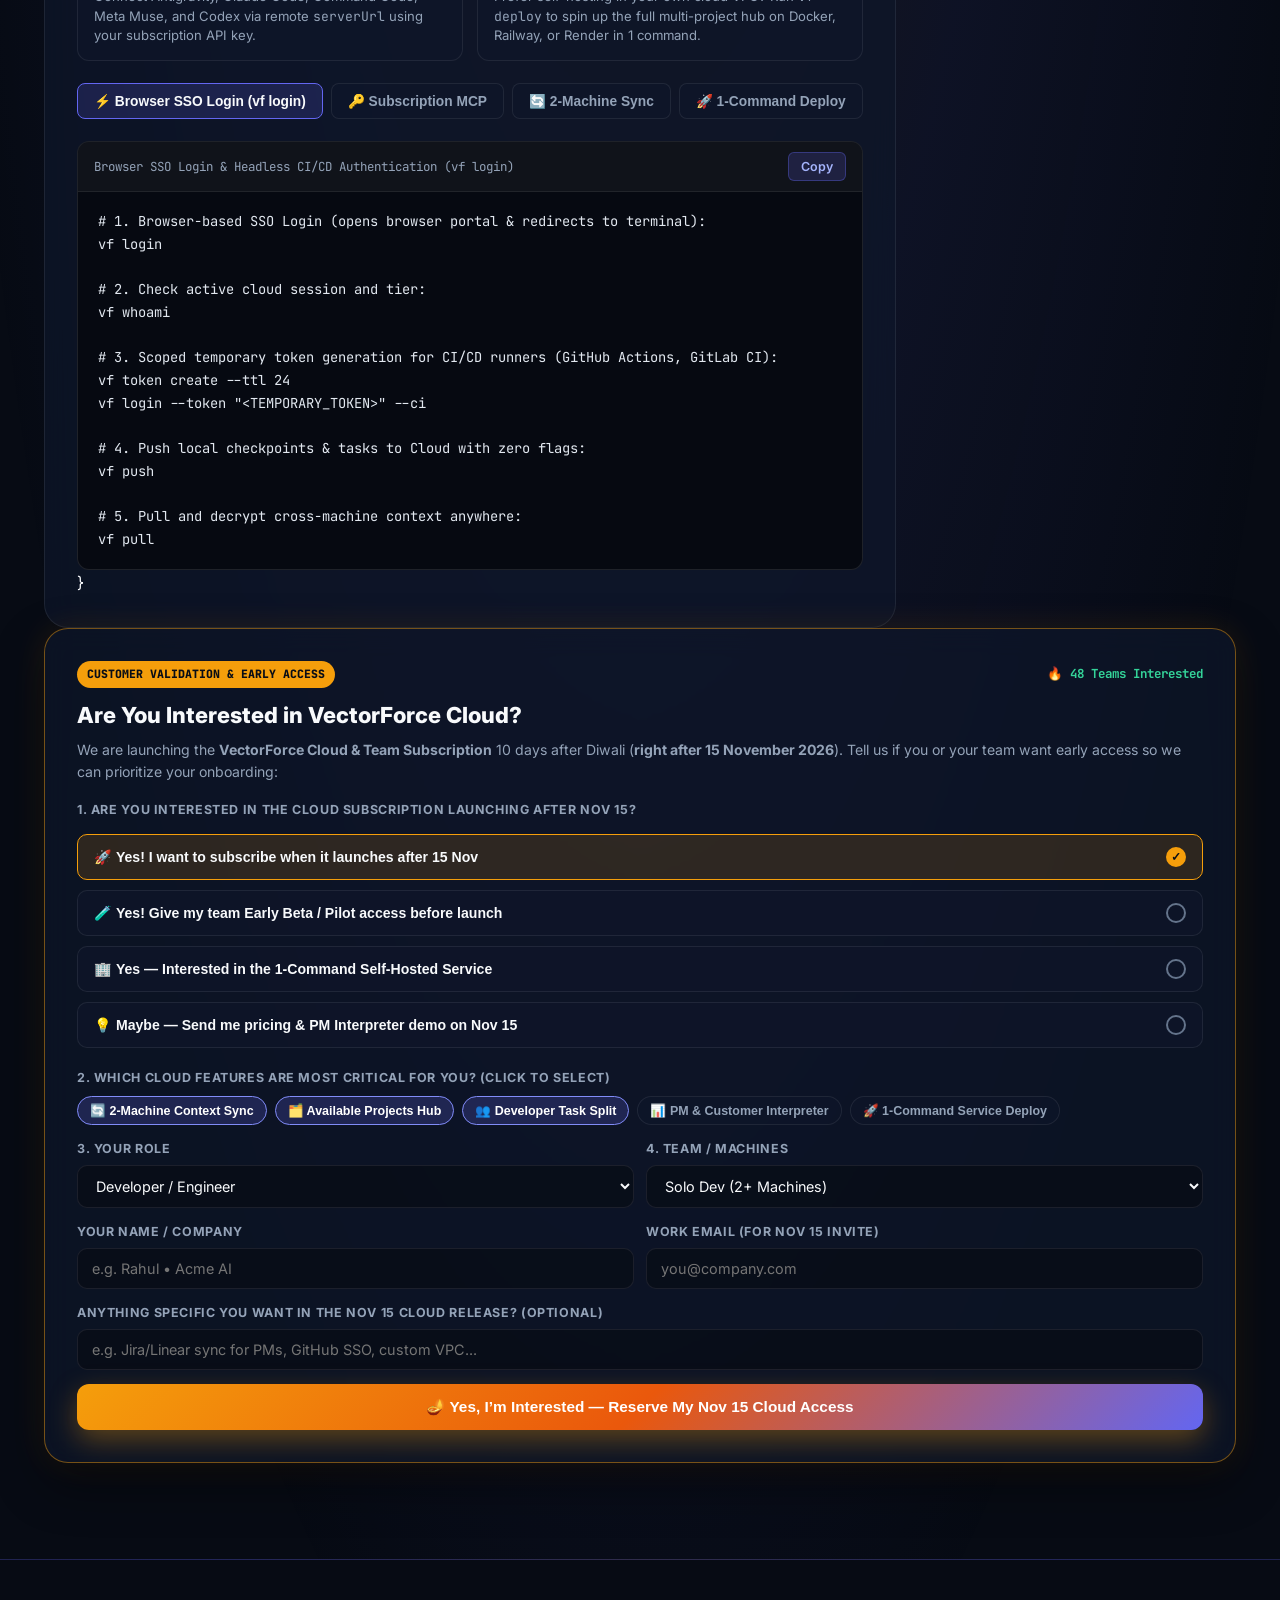
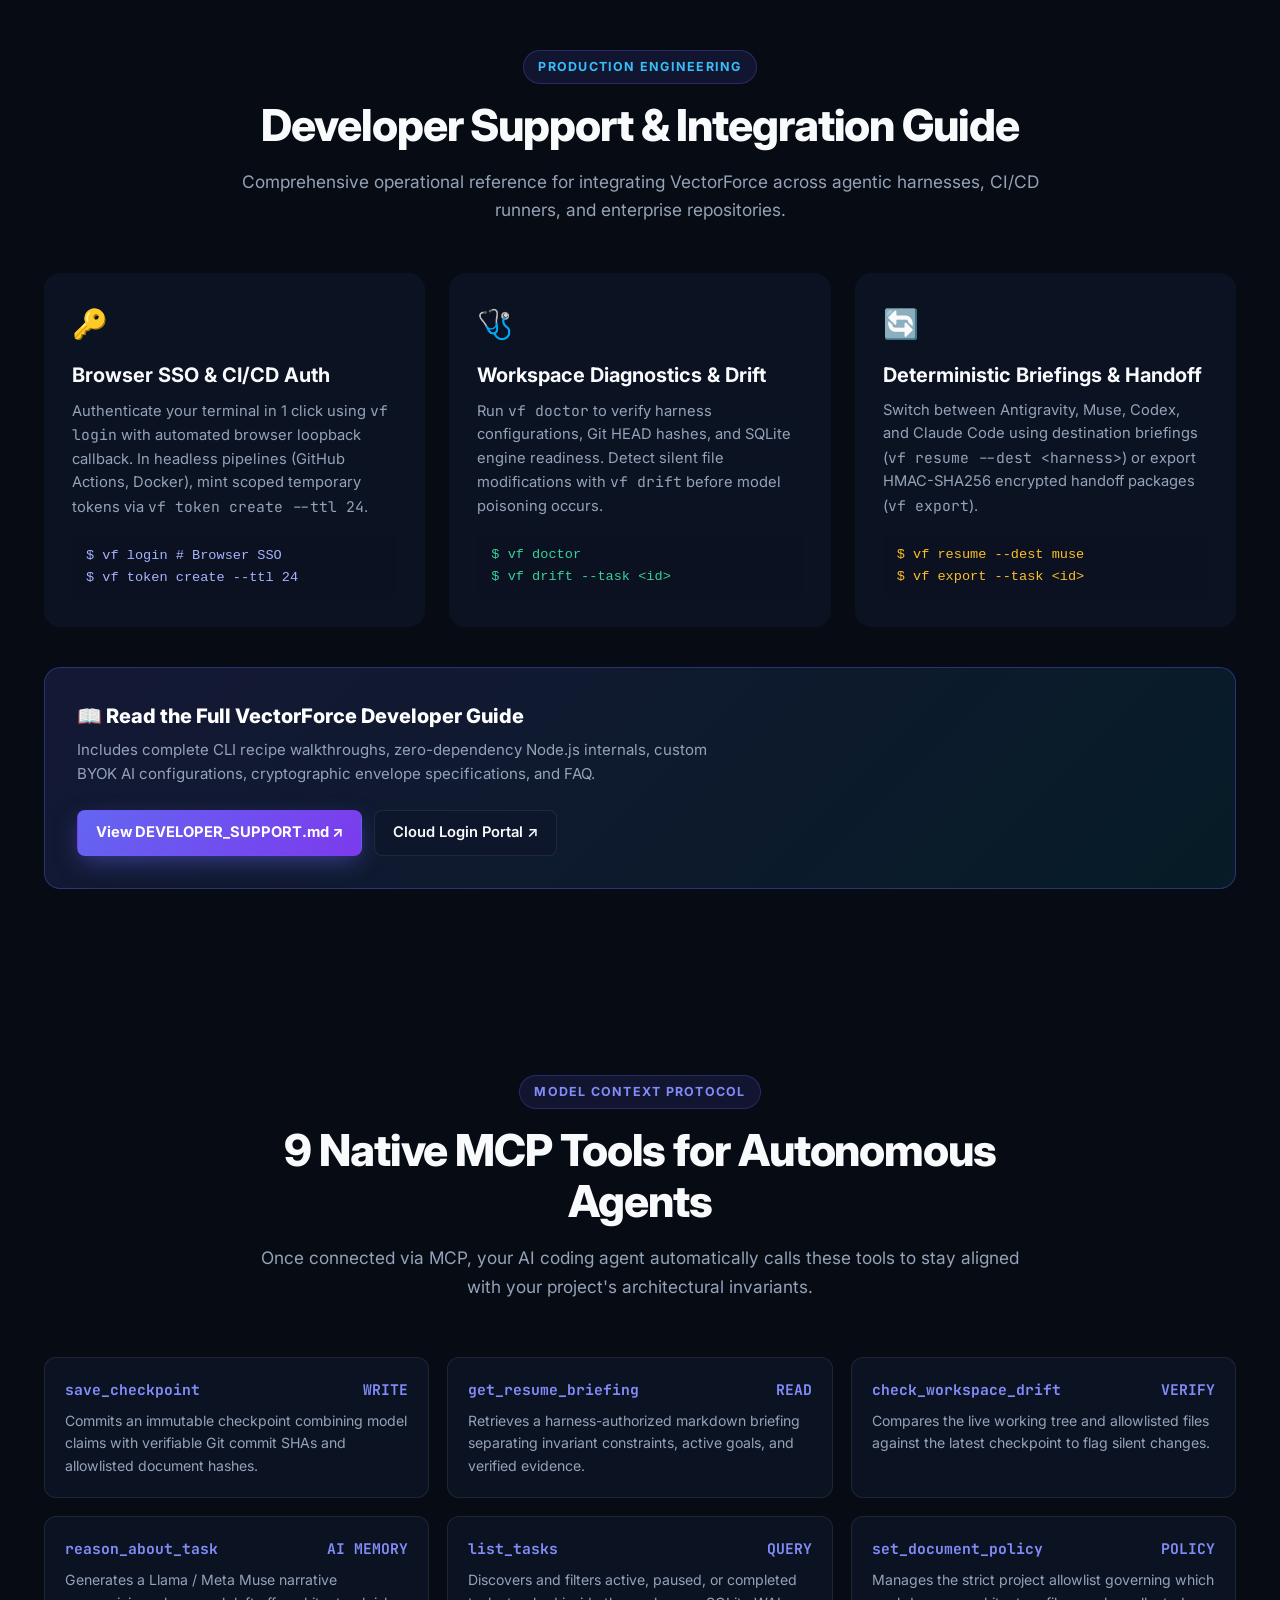
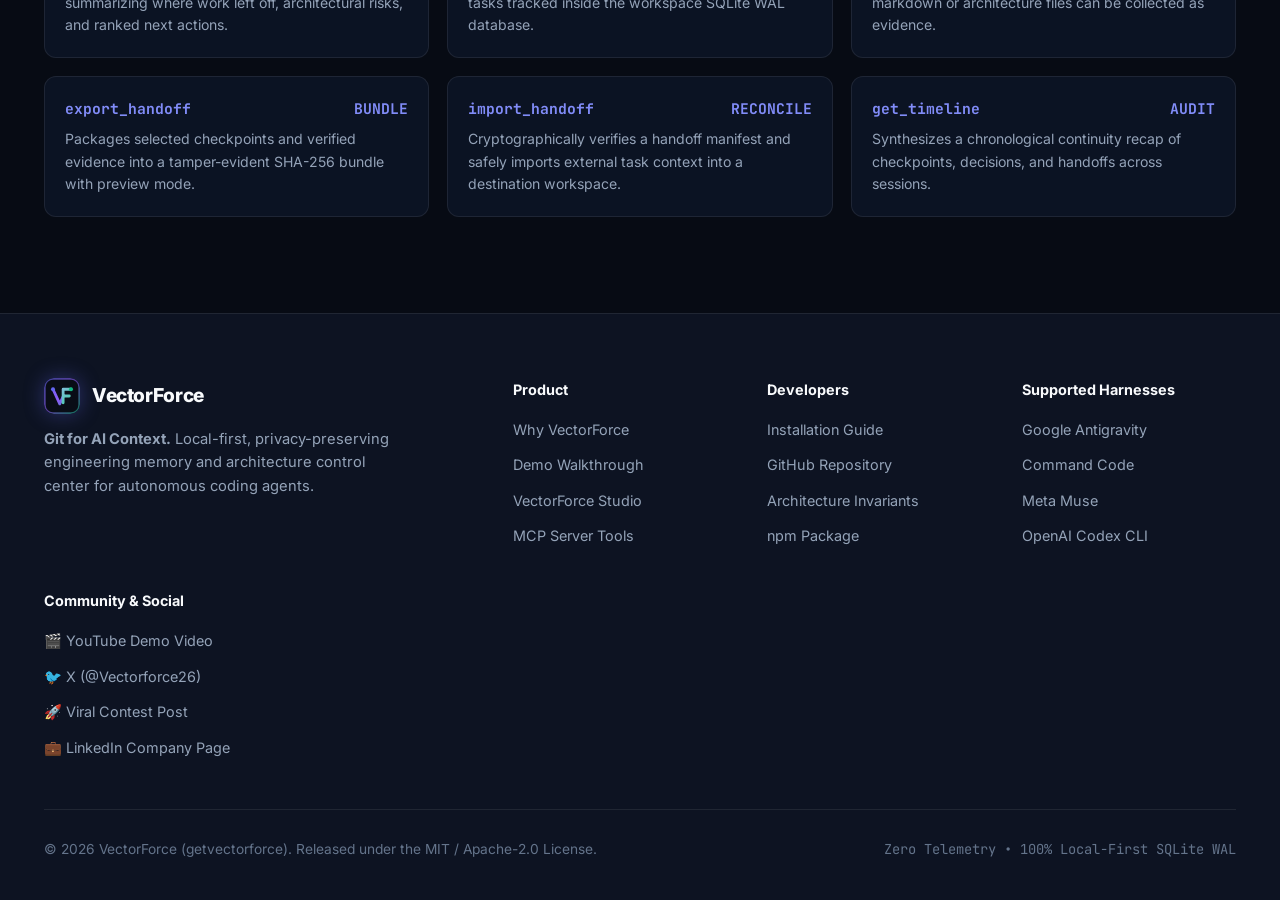
==== commit 3287f45d: "fix(nav): streamline cloud hub cta and remove raw login portal button from public header" ====
--- a/index.html
+++ b/index.html
@@ -58,10 +58,6 @@
             <line x1="18.36" y1="5.64" x2="19.78" y2="4.22"/>
           </svg>
         </button>
-        <a href="https://omprakash-pce2011--vectorforce-cloud-vectorforce-cloud-web.modal.run/login" target="_blank" rel="noopener noreferrer" class="btn btn-secondary nav-cloud-login-btn" style="border-color: rgba(99, 102, 241, 0.45); background: rgba(99, 102, 241, 0.12); color: #c7d2fe; display: inline-flex; align-items: center; gap: 7px; padding: 7px 14px; font-weight: 600; font-size: 0.88rem;">
-          <span style="width: 7px; height: 7px; border-radius: 50%; background: #34d399; box-shadow: 0 0 8px #34d399;"></span>
-          <span>Cloud Login</span>
-        </a>
         <a href="https://youtu.be/Ufb_IjCU2l4" target="_blank" rel="noopener noreferrer" class="icon-btn" title="Watch Demo Video on YouTube" aria-label="YouTube">
           <svg width="18" height="18" viewBox="0 0 24 24" fill="#ef4444"><path d="M23.498 6.186a3.016 3.016 0 0 0-2.122-2.136C19.505 3.545 12 3.545 12 3.545s-7.505 0-9.377.505A3.017 3.017 0 0 0 .502 6.186C0 8.07 0 12 0 12s0 3.93.502 5.814a3.016 3.016 0 0 0 2.122 2.136c1.871.505 9.376.505 9.376.505s7.505 0 9.377-.505a3.015 3.015 0 0 0 2.122-2.136C24 15.93 24 12 24 12s0-3.93-.502-5.814zM9.545 15.568V8.432L15.818 12l-6.273 3.568z"/></svg>
         </a>
@@ -111,7 +107,6 @@
       <li><a href="#installation" class="mobile-nav-link">Free OSS Setup</a></li>
       <li><a href="#cloud-edition" class="mobile-nav-link" style="color: #fbbf24;">☁️ Cloud Edition (Live)</a></li>
       <li><a href="#dev-support" class="mobile-nav-link">Developer Guide</a></li>
-      <li><a href="https://omprakash-pce2011--vectorforce-cloud-vectorforce-cloud-web.modal.run/login" target="_blank" rel="noopener noreferrer" class="mobile-nav-link" style="color: #34d399; font-weight: 700;">🔑 Login with VF-Cloud ↗</a></li>
       <li><a href="#mcp-tools" class="mobile-nav-link">MCP Tools</a></li>
     </ul>
     <div class="mobile-drawer-footer">
@@ -165,13 +160,9 @@
             <span>Free OSS Installation</span>
             <svg width="18" height="18" viewBox="0 0 24 24" fill="none" stroke="currentColor" stroke-width="2.2"><line x1="5" y1="12" x2="19" y2="12"/><polyline points="12 5 19 12 12 19"/></svg>
           </a>
-          <a href="https://omprakash-pce2011--vectorforce-cloud-vectorforce-cloud-web.modal.run/login" target="_blank" rel="noopener noreferrer" class="btn btn-secondary btn-lg" style="border-color: rgba(99, 102, 241, 0.5); background: rgba(99, 102, 241, 0.15); color: #c7d2fe;">
-            <span style="width: 8px; height: 8px; border-radius: 50%; background: #34d399; box-shadow: 0 0 10px #34d399;"></span>
-            <span>Login with VF-Cloud ↗</span>
-          </a>
           <a href="https://youtu.be/Ufb_IjCU2l4" target="_blank" rel="noopener noreferrer" class="btn btn-secondary btn-lg" style="border-color: rgba(239, 68, 68, 0.45); background: rgba(239, 68, 68, 0.08);">
             <svg width="18" height="18" viewBox="0 0 24 24" fill="#ef4444"><path d="M23.498 6.186a3.016 3.016 0 0 0-2.122-2.136C19.505 3.545 12 3.545 12 3.545s-7.505 0-9.377.505A3.017 3.017 0 0 0 .502 6.186C0 8.07 0 12 0 12s0 3.93.502 5.814a3.016 3.016 0 0 0 2.122 2.136c1.871.505 9.376.505 9.376.505s7.505 0 9.377-.505a3.015 3.015 0 0 0 2.122-2.136C24 15.93 24 12 24 12s0-3.93-.502-5.814zM9.545 15.568V8.432L15.818 12l-6.273 3.568z"/></svg>
-            <span>Watch Demo ↗</span>
+            <span>Watch Demo (2m 21s) ↗</span>
           </a>
           <a href="https://omprakash-pce2011--vectorforce-cloud-vectorforce-cloud-web.modal.run/?project=proj-meta-e2ee" target="_blank" rel="noopener noreferrer" class="btn btn-cloud-live btn-lg">
             <span>☁️ Live Cloud Hub ↗</span>
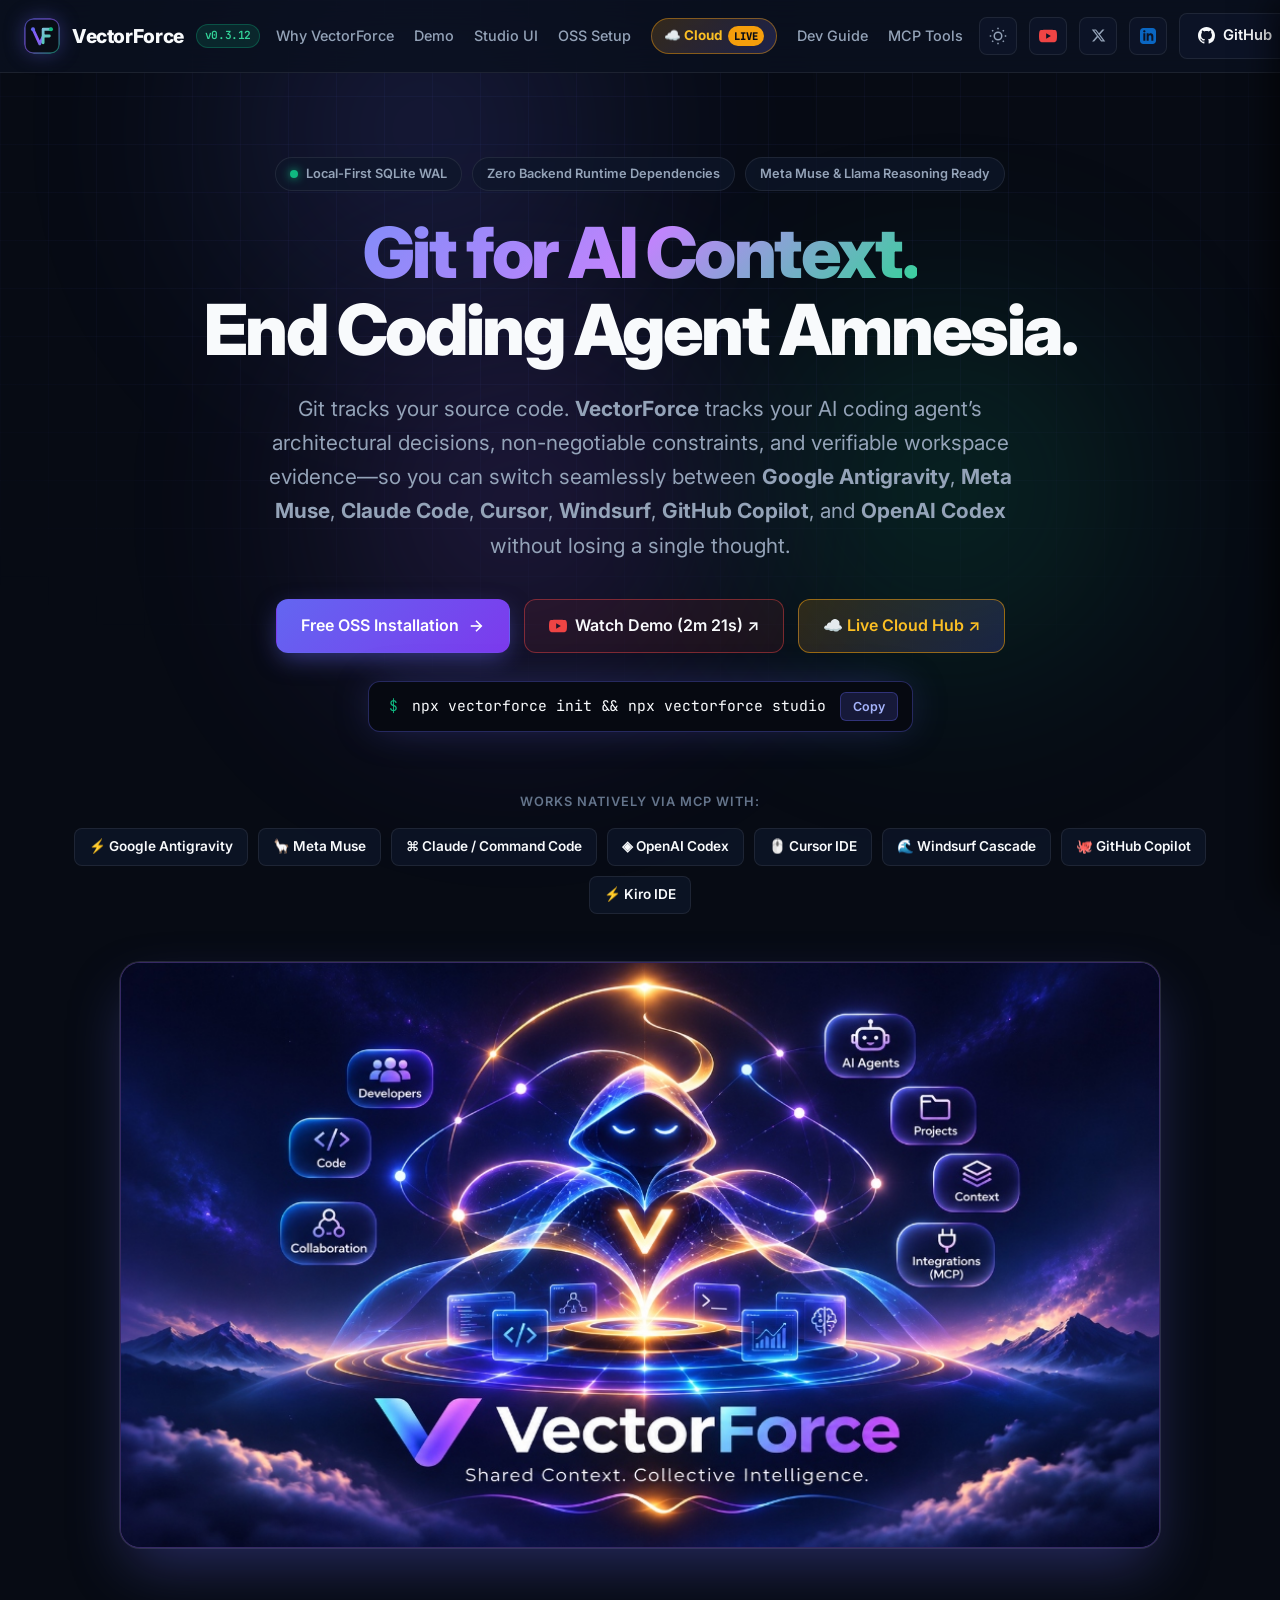
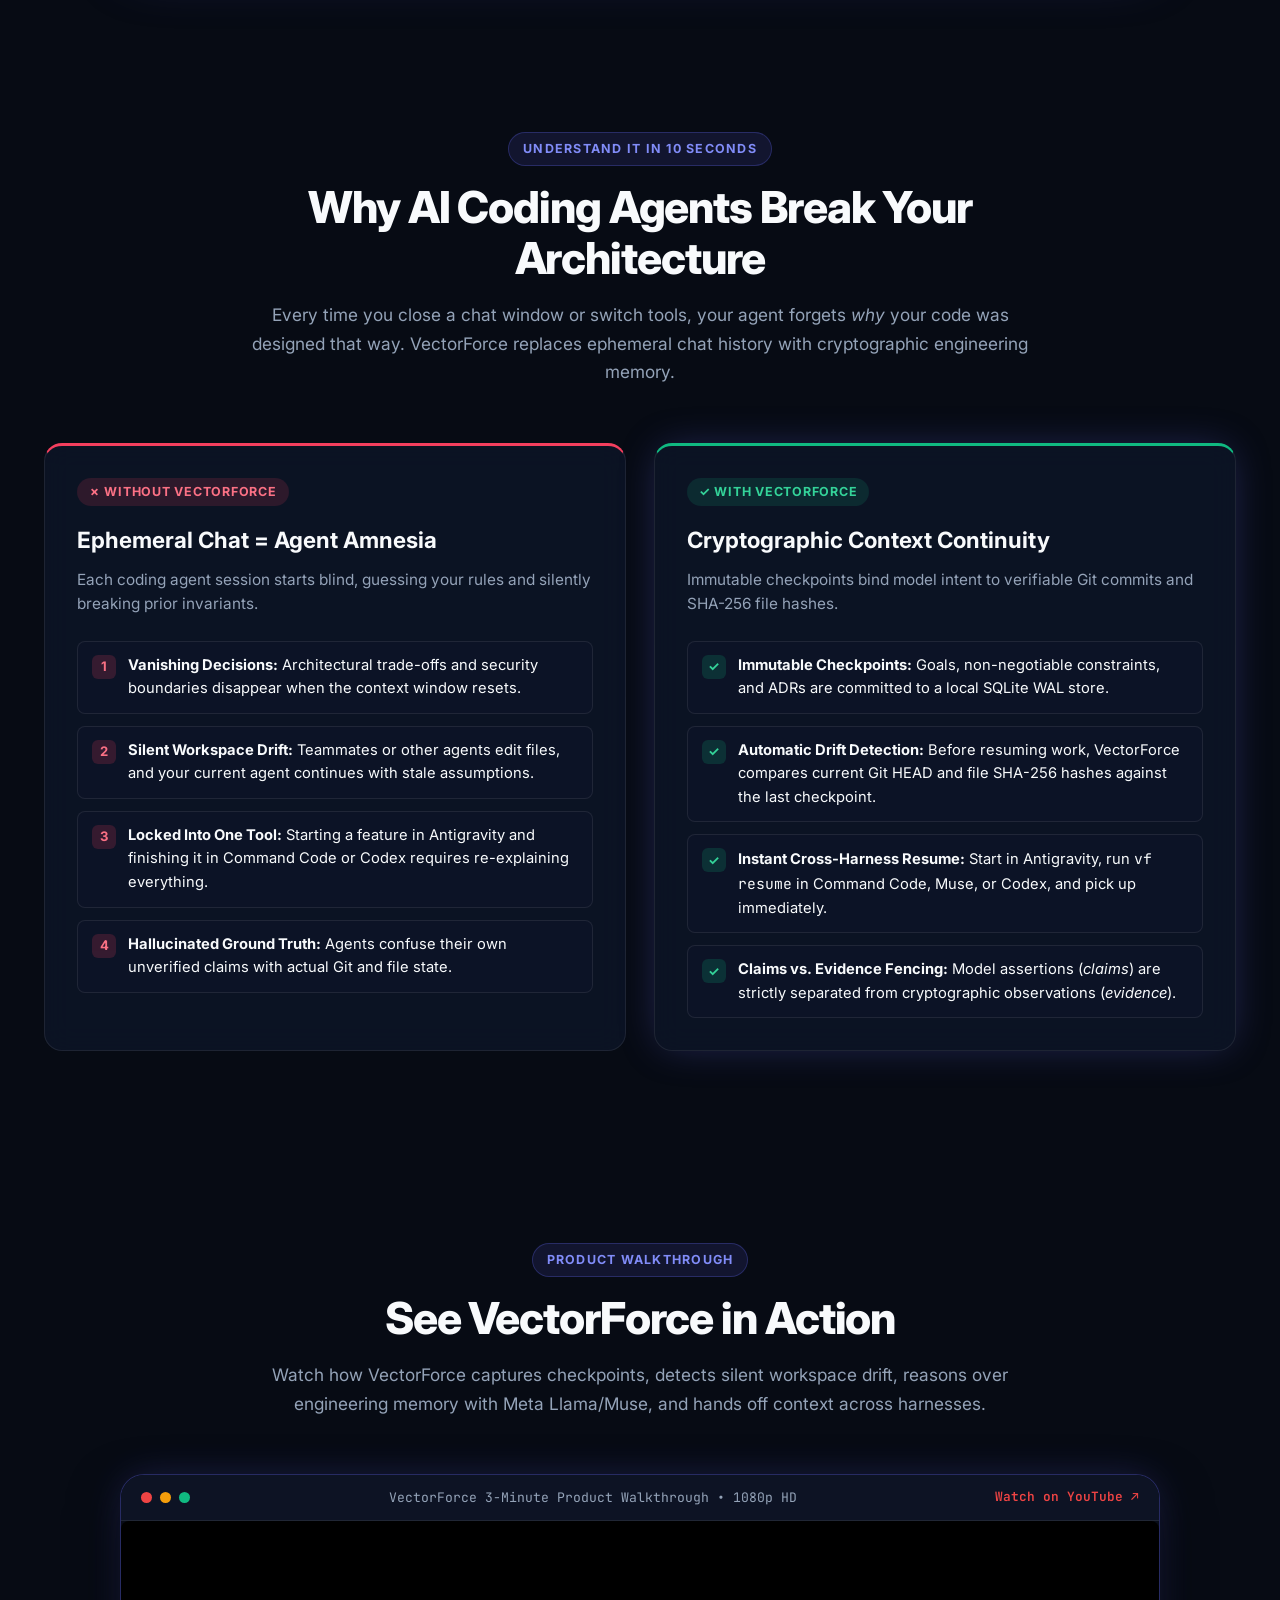
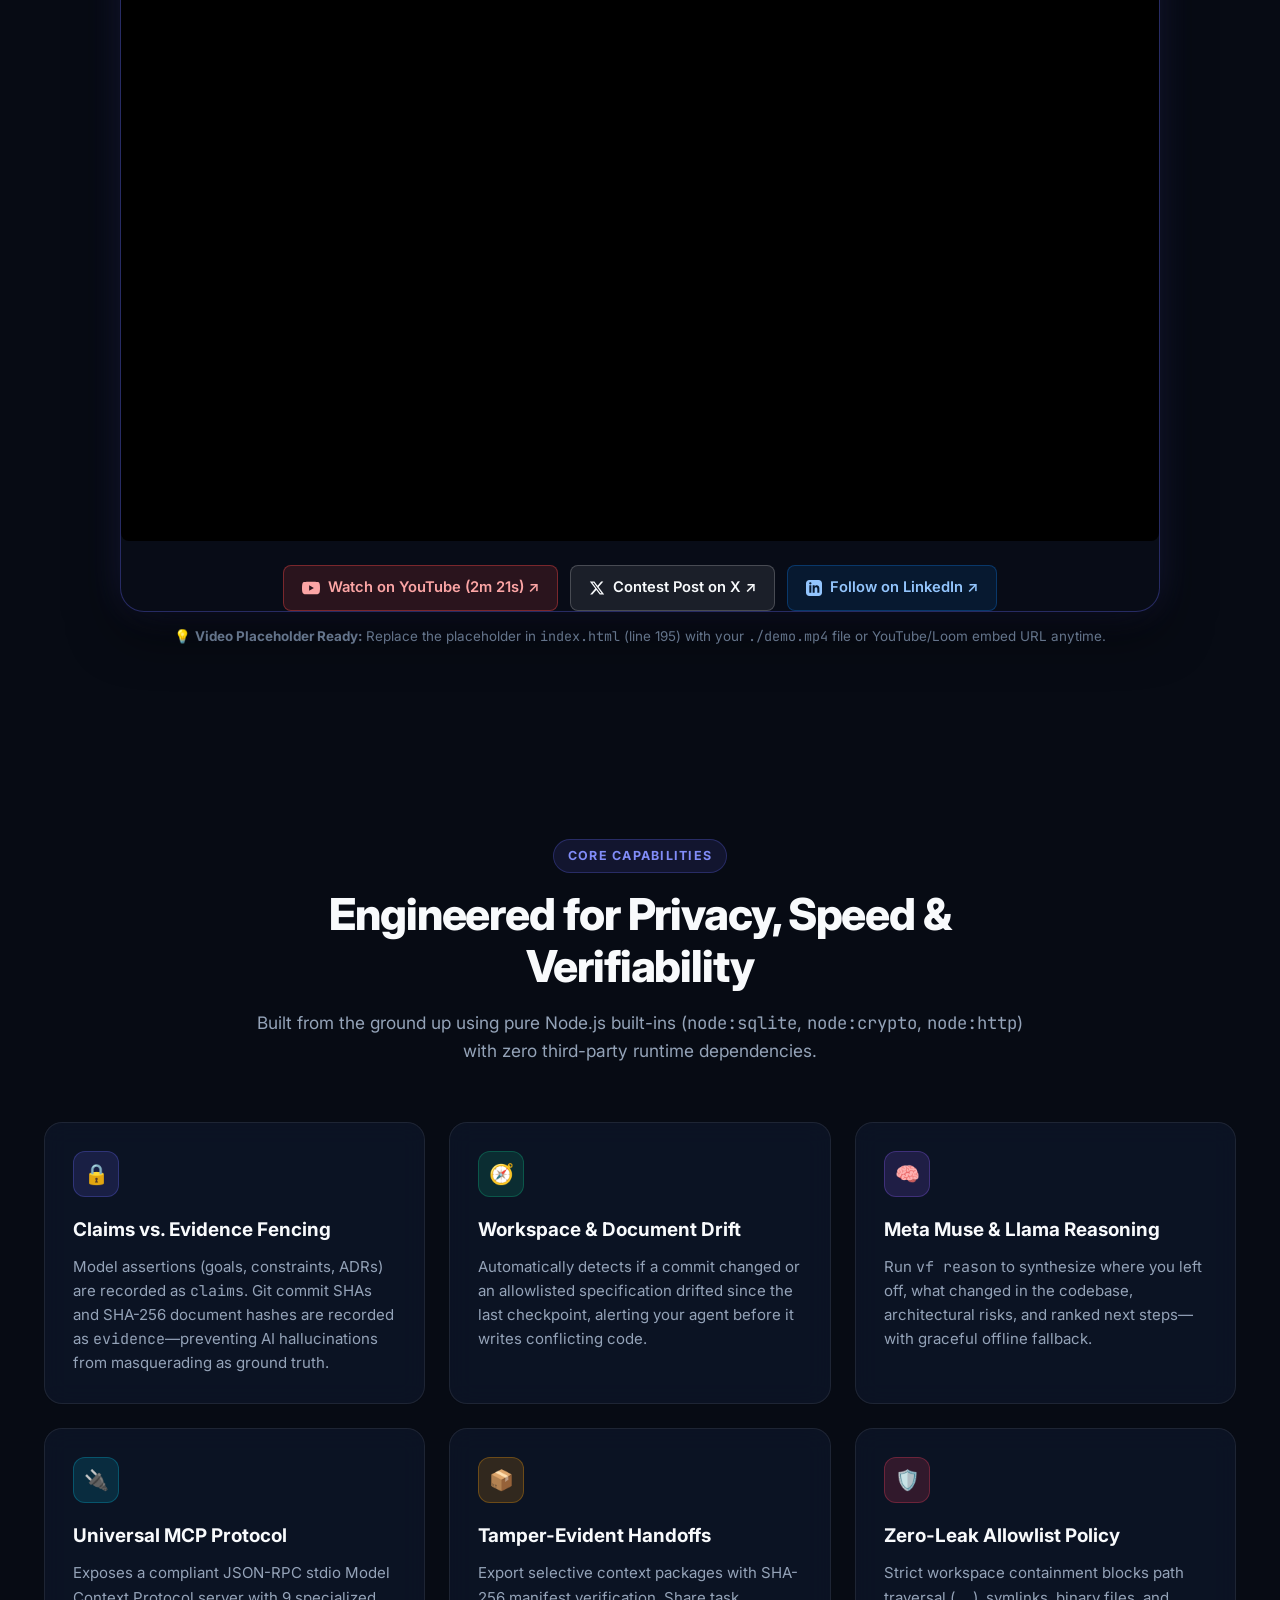
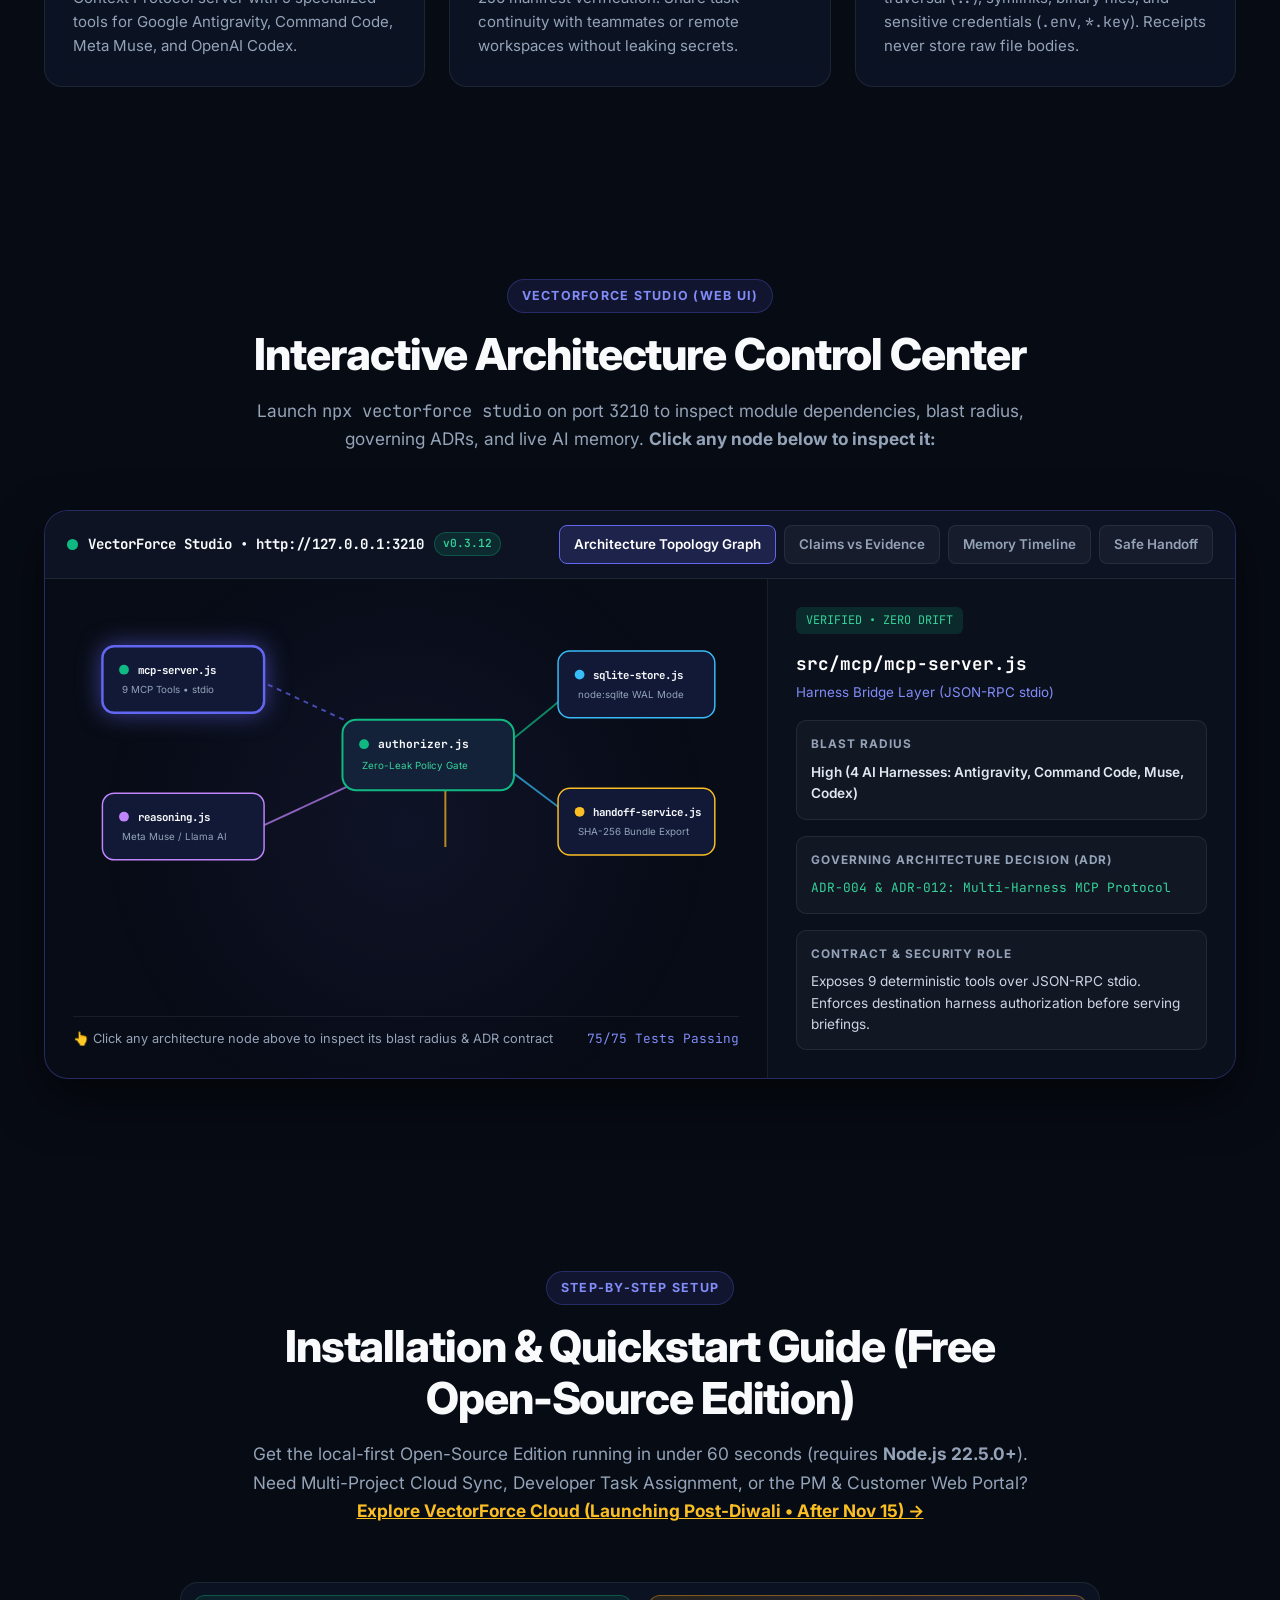
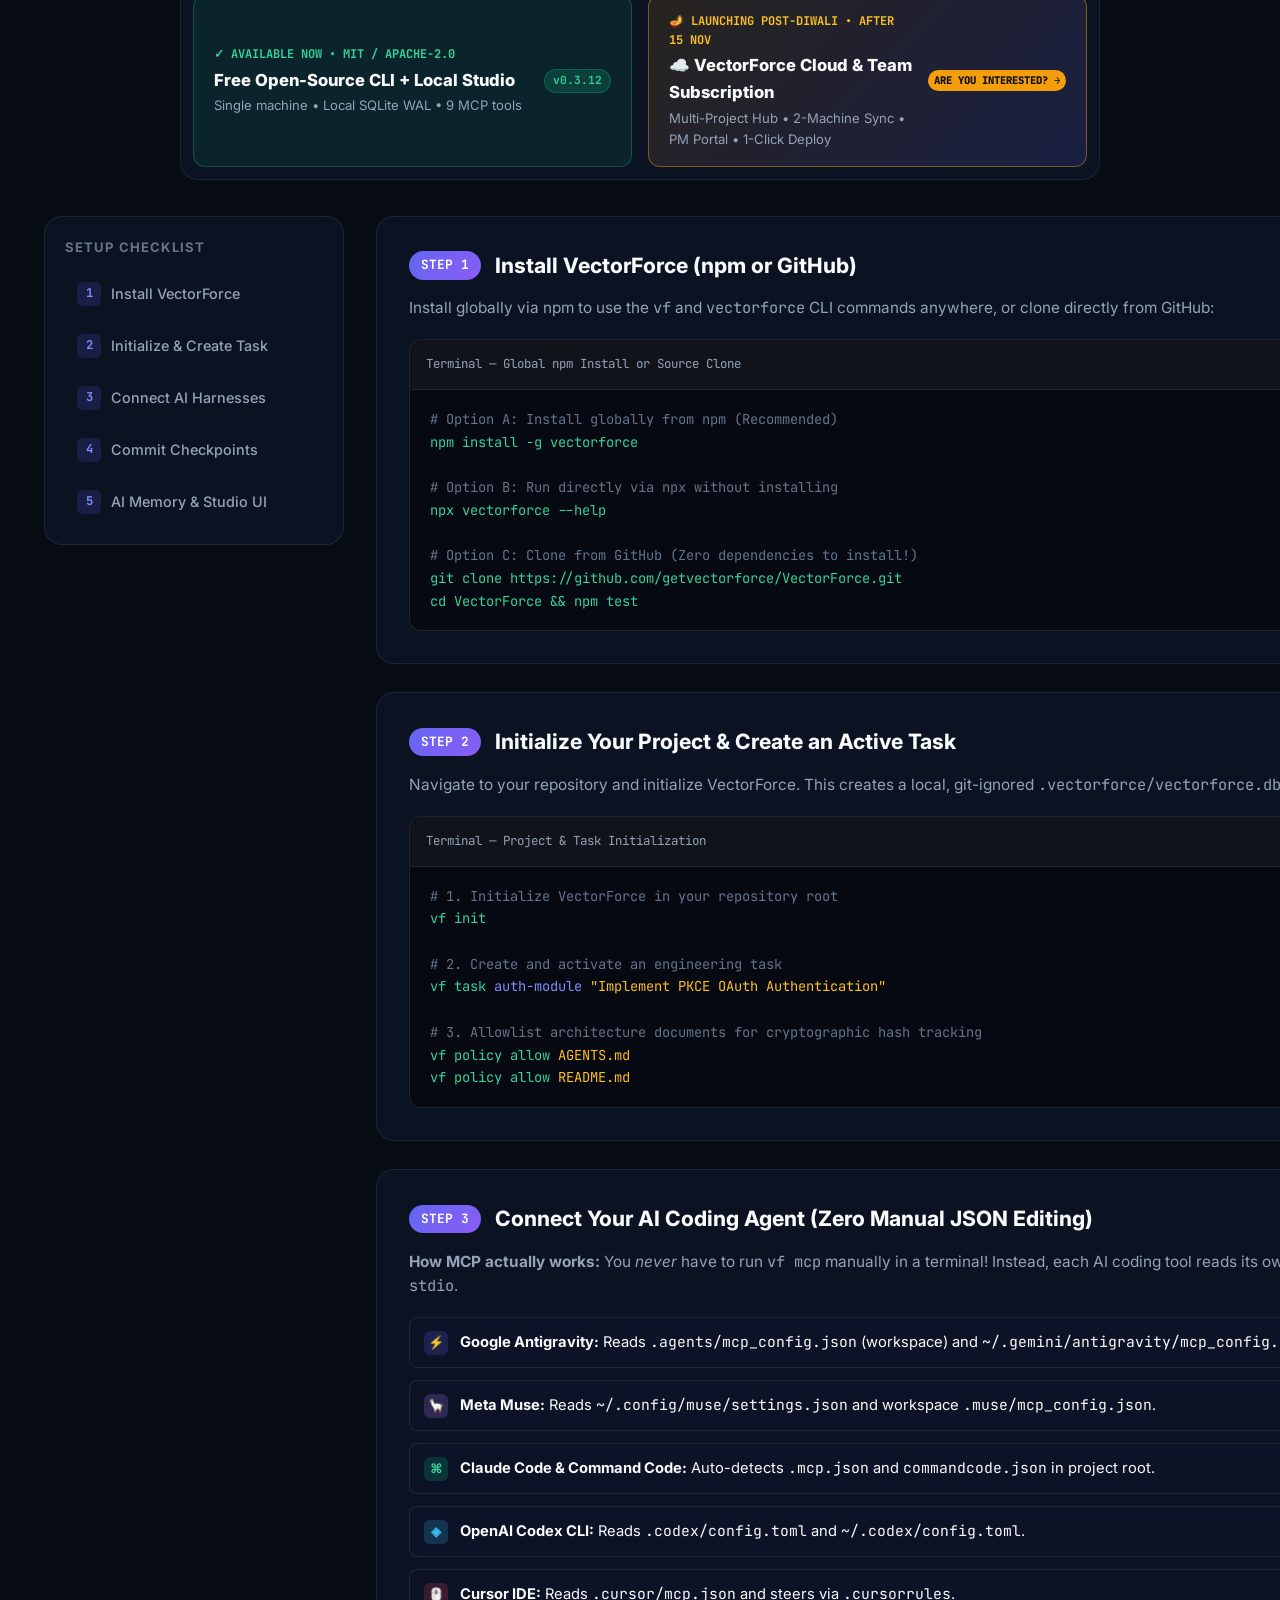
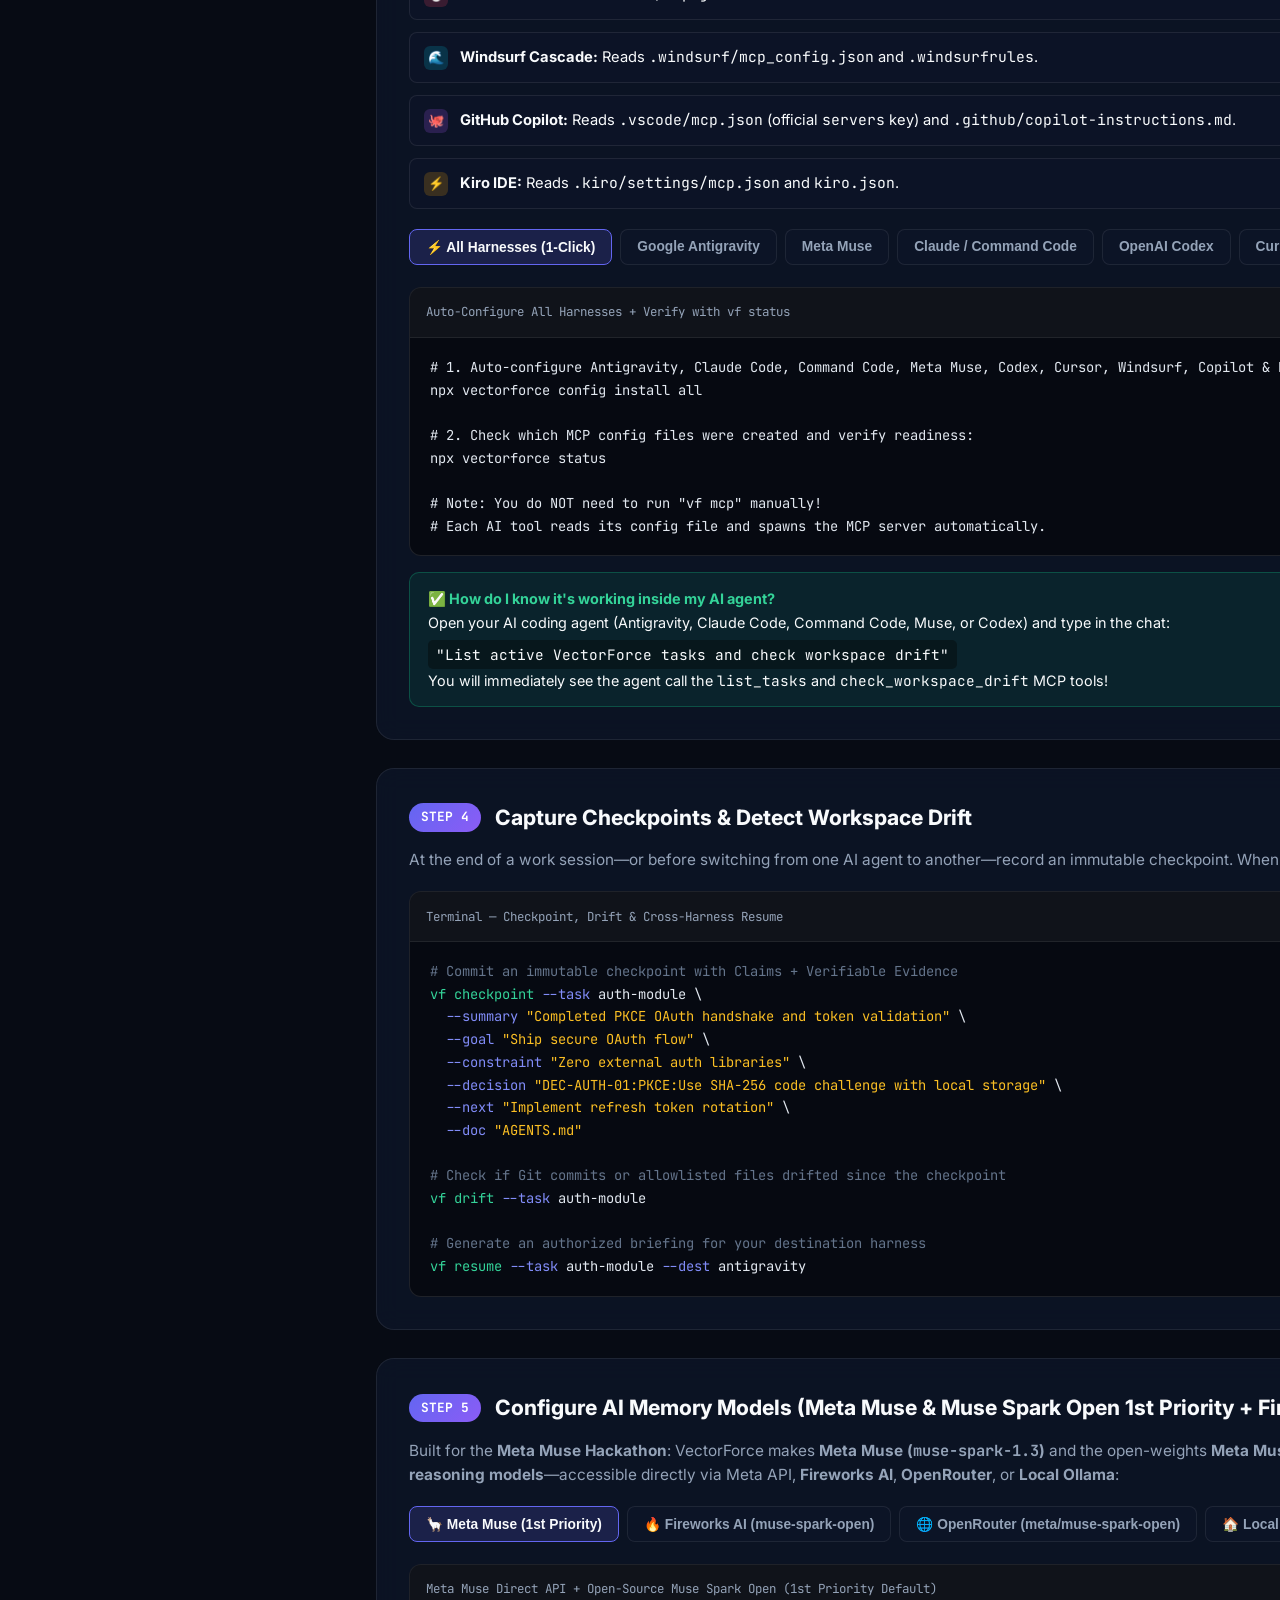
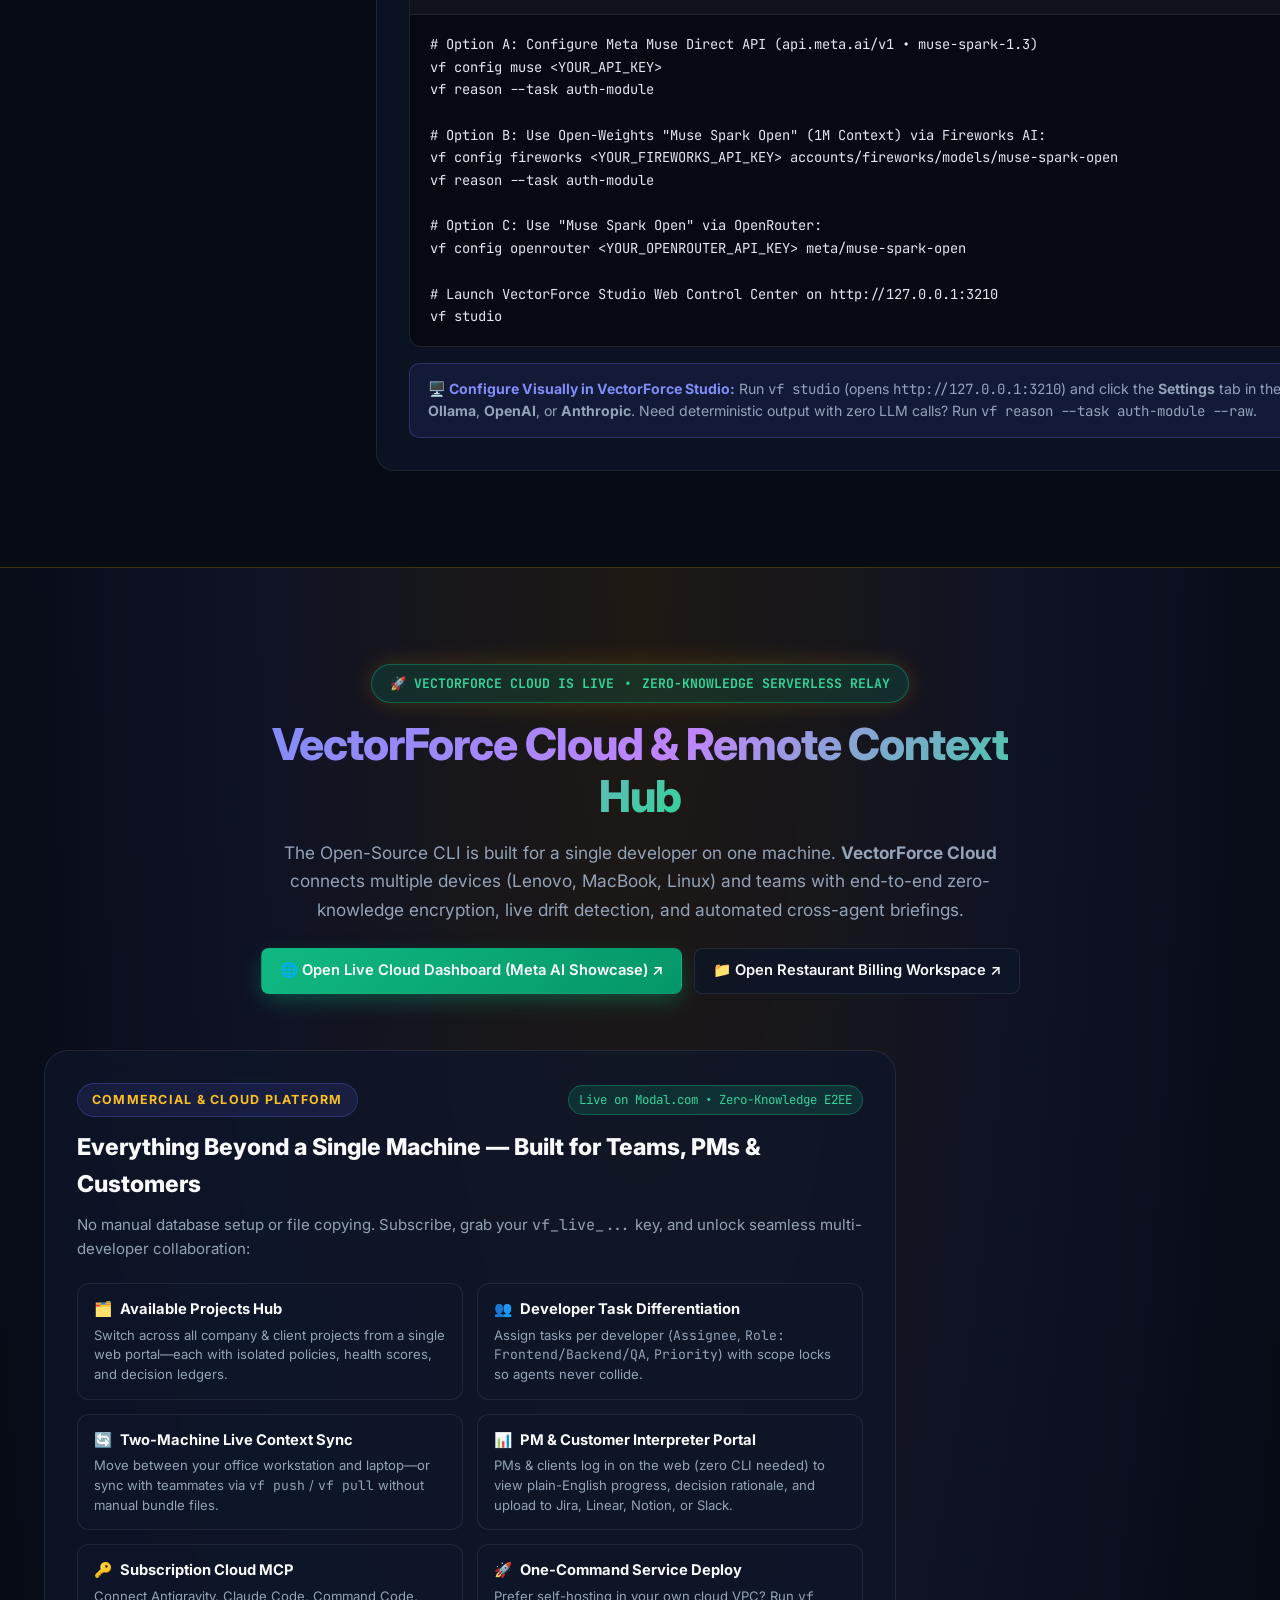
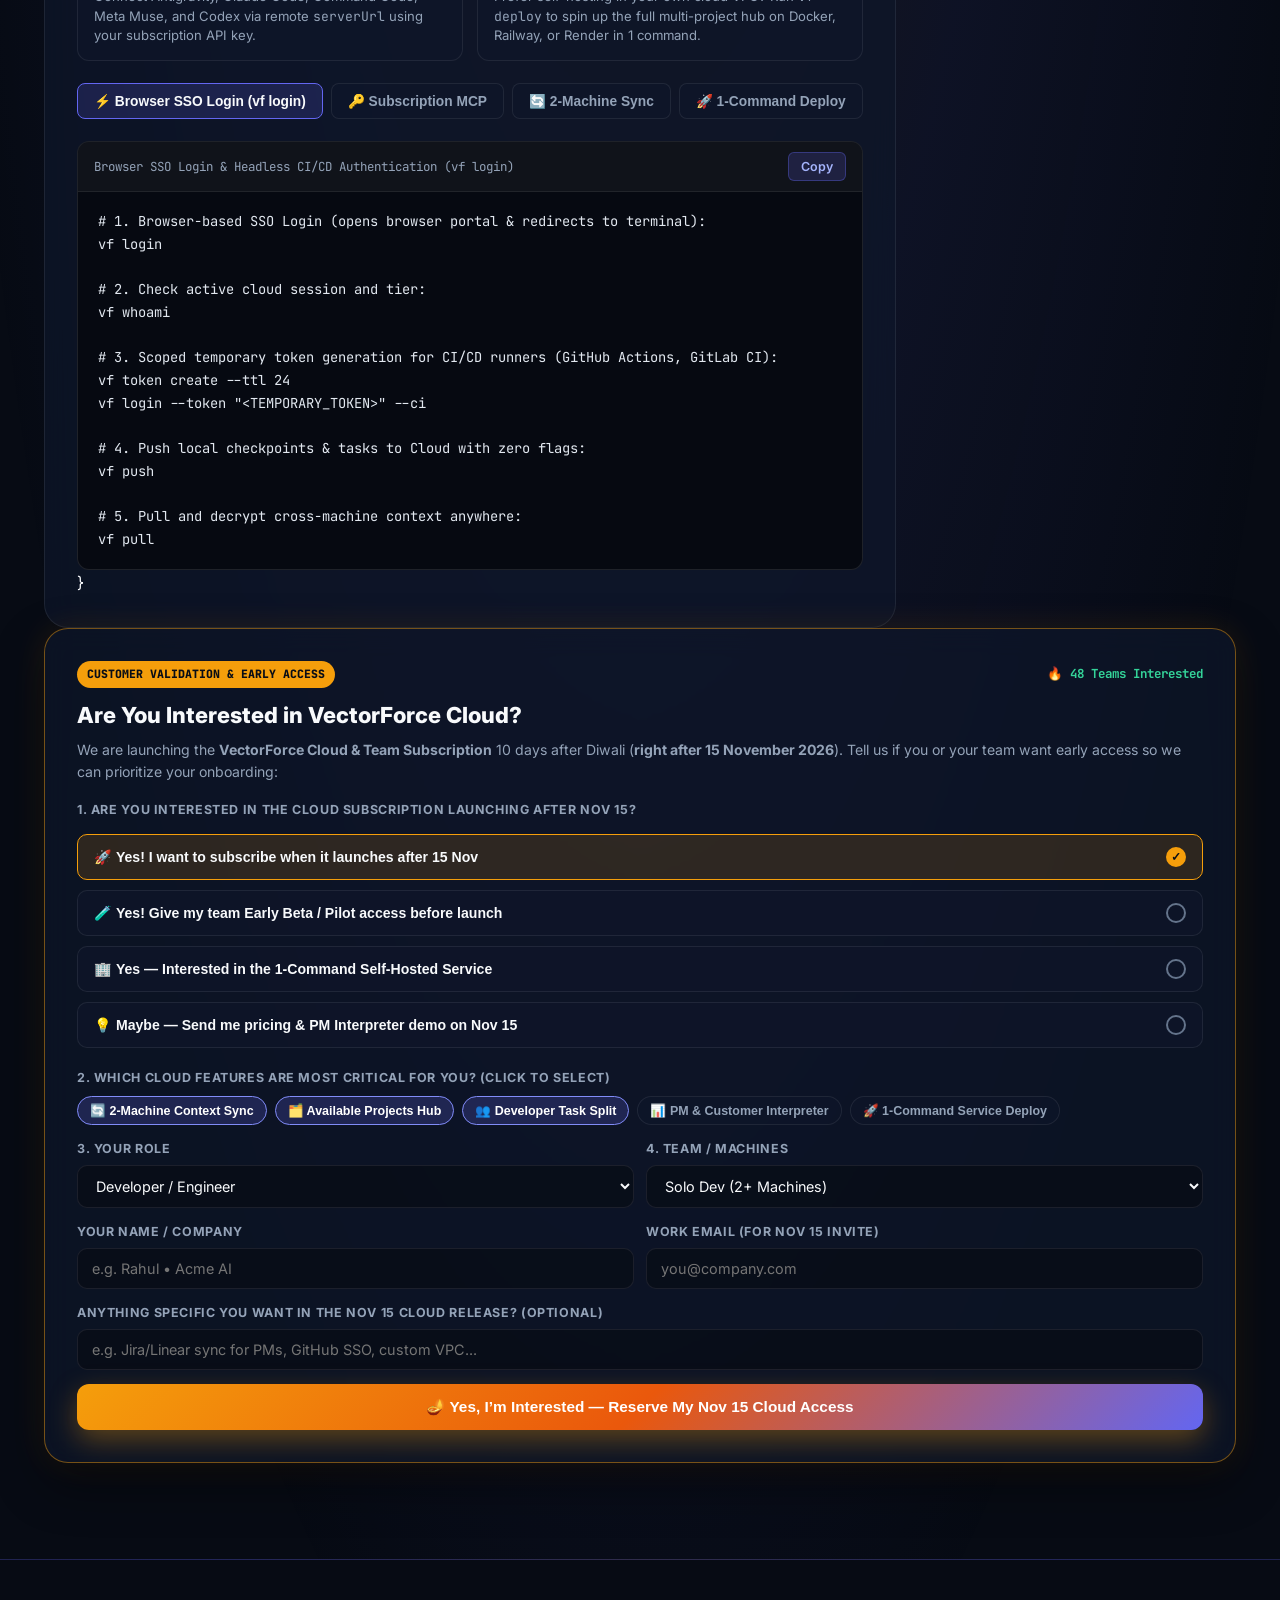
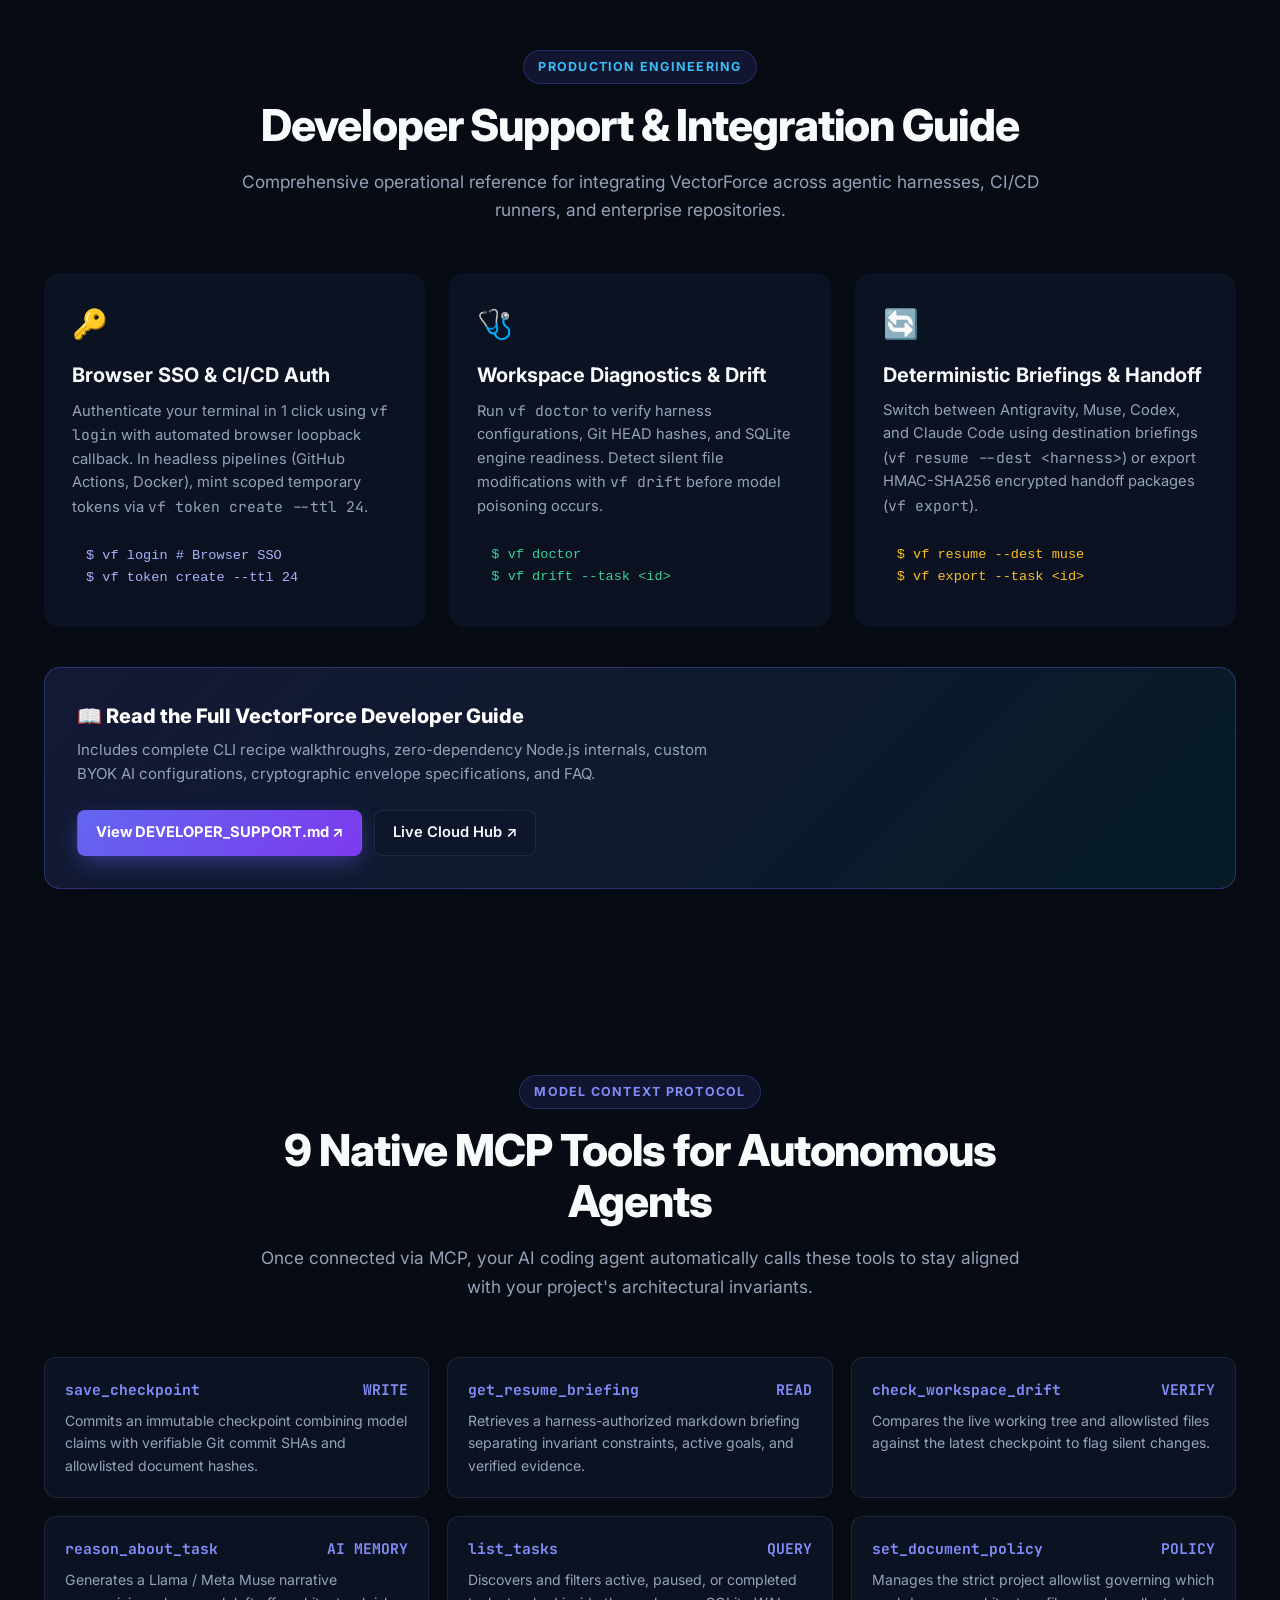
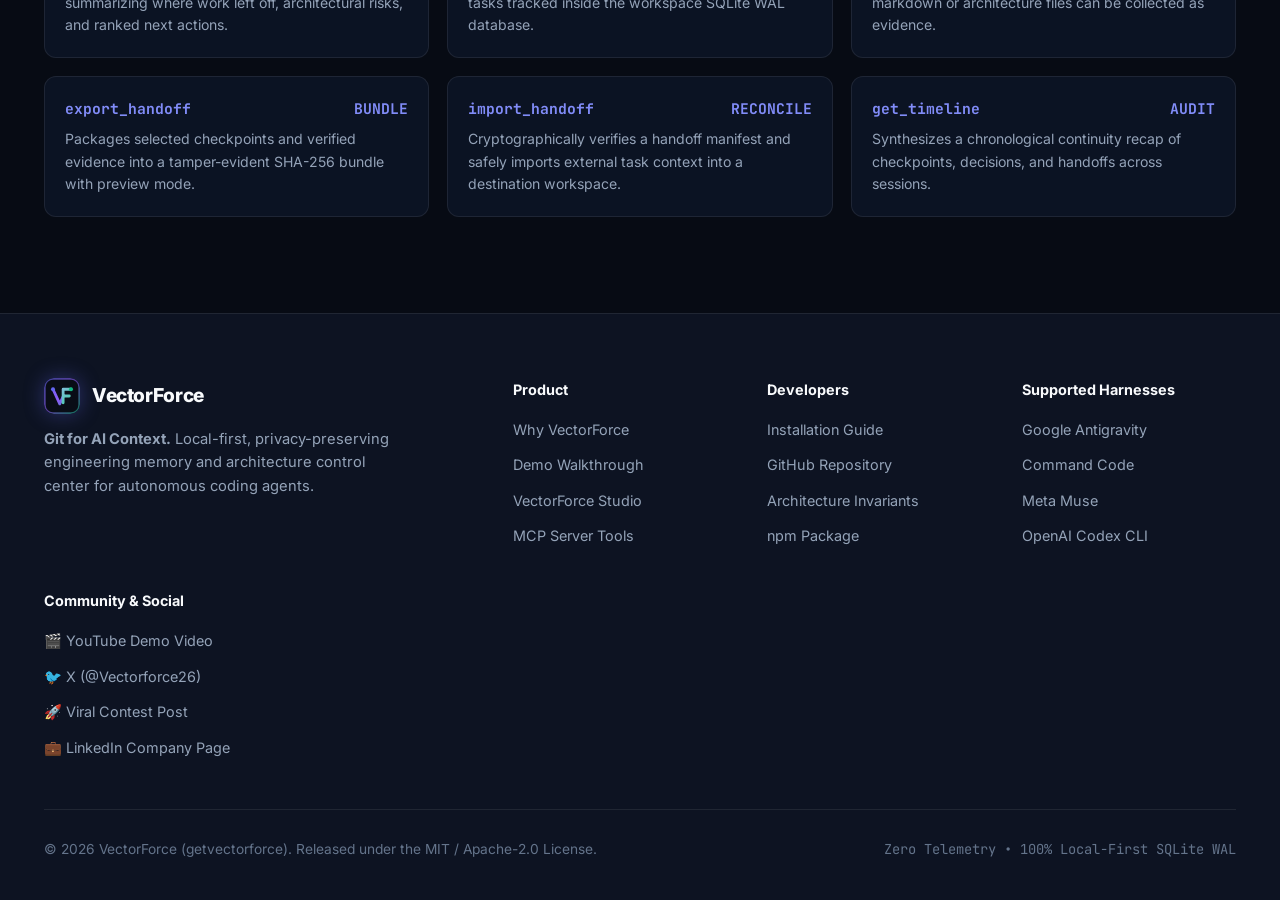
==== commit 2c9dd997: "fix(callout): replace Cloud Login Portal with Live Cloud Hub in developer guide banner" ====
--- a/index.html
+++ b/index.html
@@ -1062,8 +1062,8 @@
             <a href="https://github.com/getvectorforce/VectorForce/blob/main/DEVELOPER_SUPPORT.md" target="_blank" rel="noopener noreferrer" class="btn btn-primary" style="font-weight: 700;">
               <span>View DEVELOPER_SUPPORT.md ↗</span>
             </a>
-            <a href="https://omprakash-pce2011--vectorforce-cloud-vectorforce-cloud-web.modal.run/login" target="_blank" rel="noopener noreferrer" class="btn btn-secondary">
-              <span>Cloud Login Portal ↗</span>
+            <a href="https://omprakash-pce2011--vectorforce-cloud-vectorforce-cloud-web.modal.run/?project=proj-meta-e2ee" target="_blank" rel="noopener noreferrer" class="btn btn-secondary">
+              <span>Live Cloud Hub ↗</span>
             </a>
           </div>
         </div>
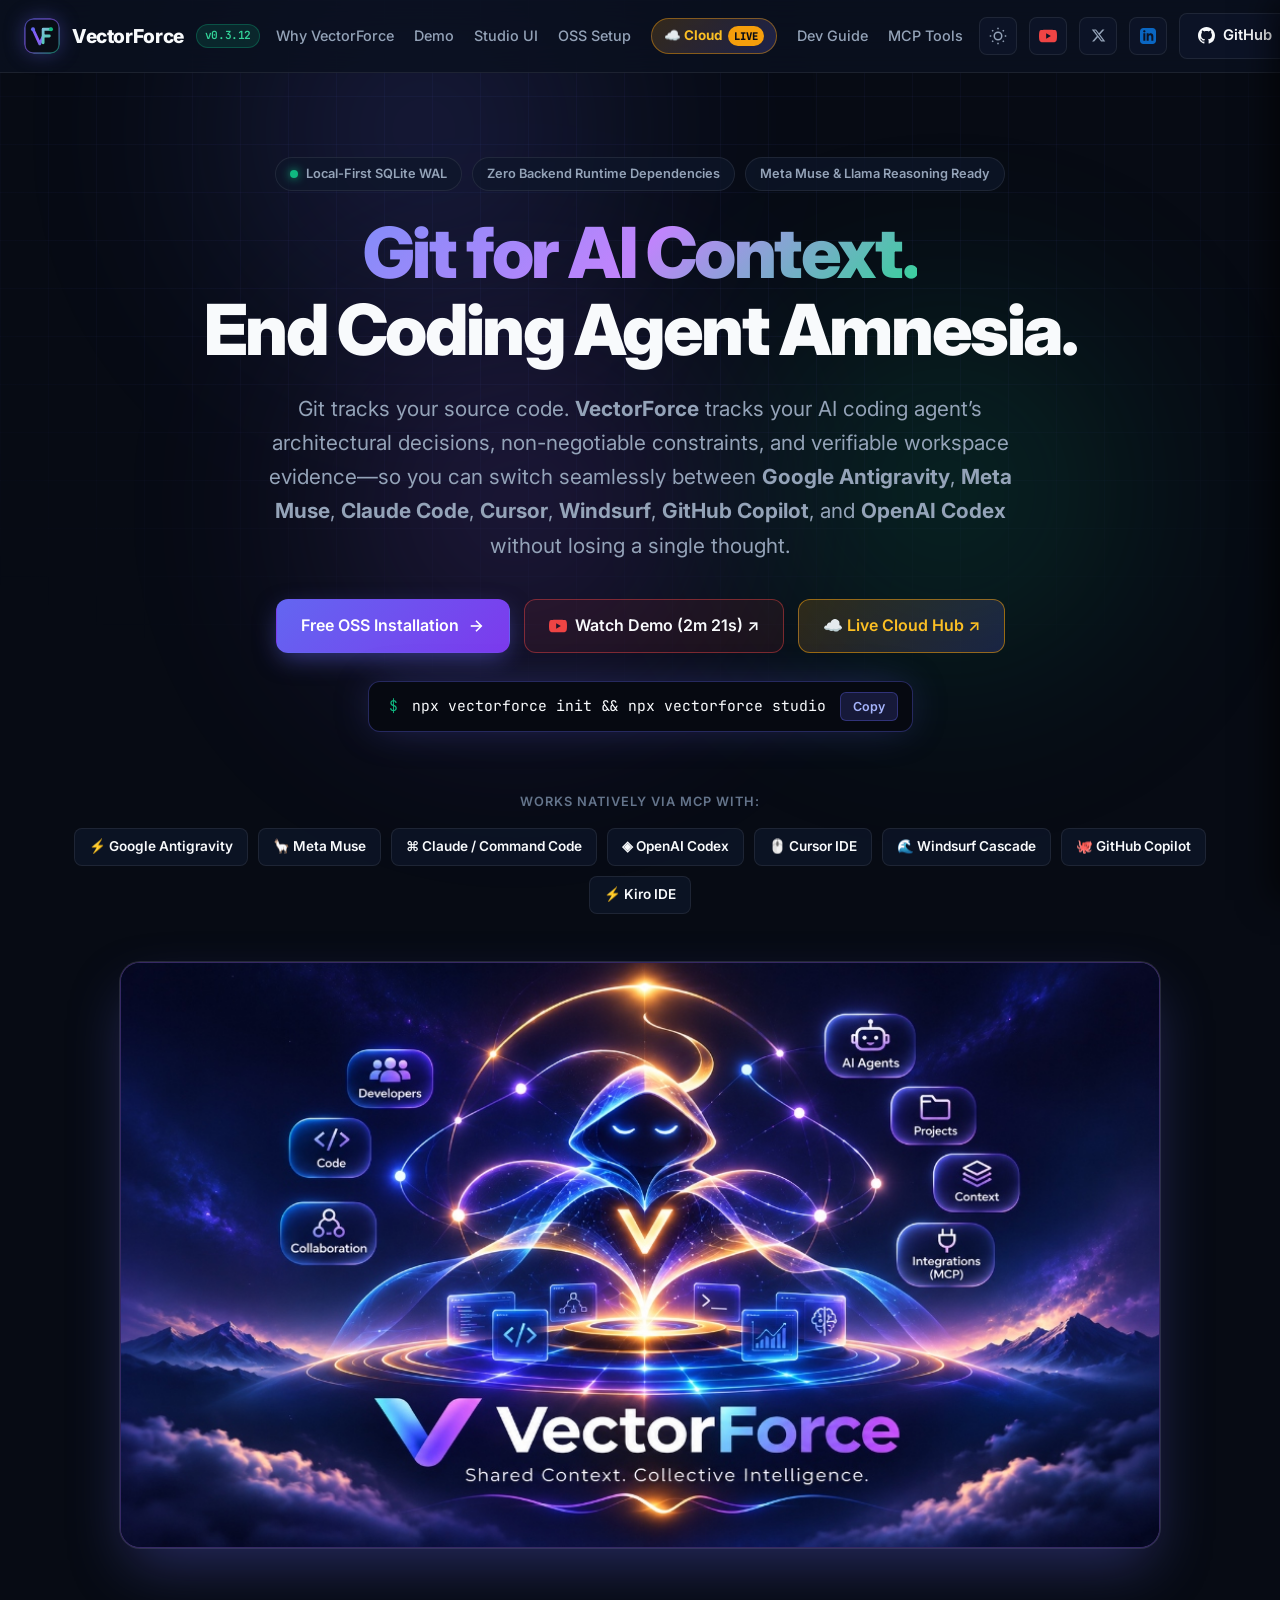
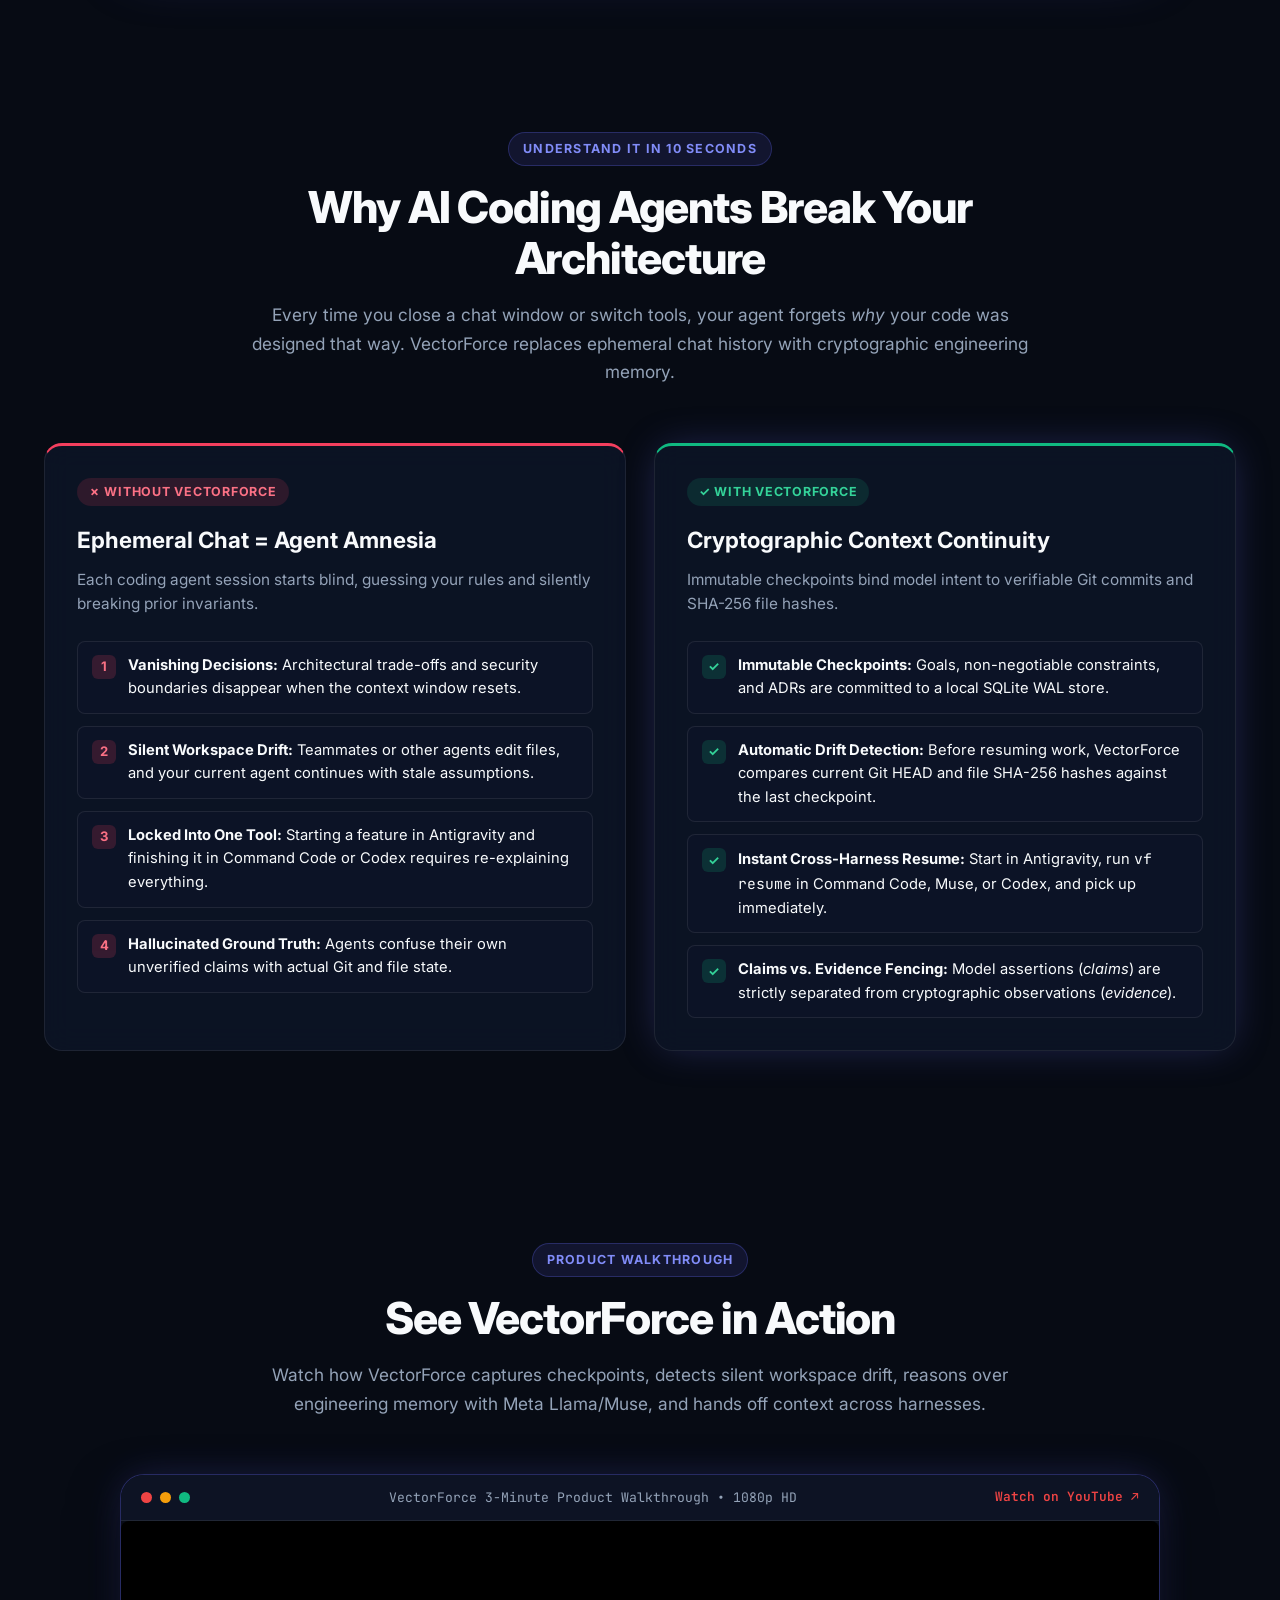
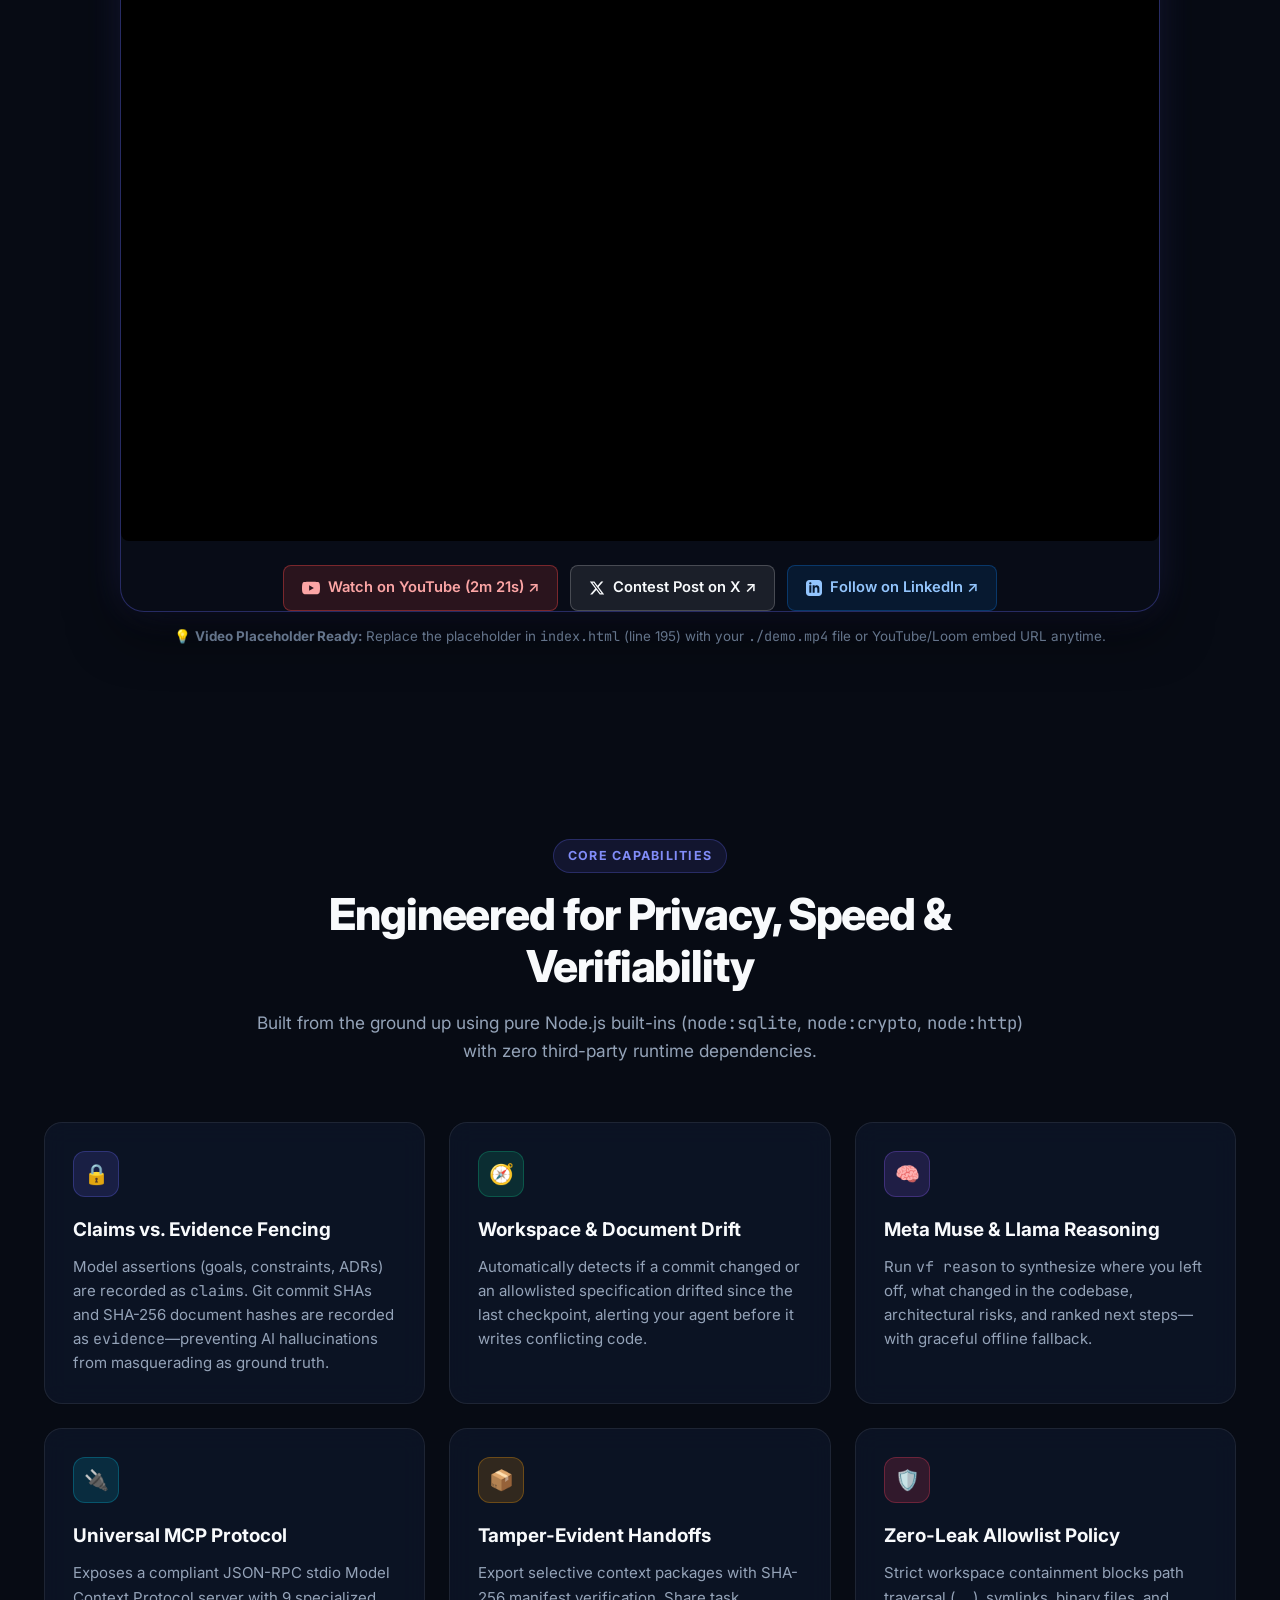
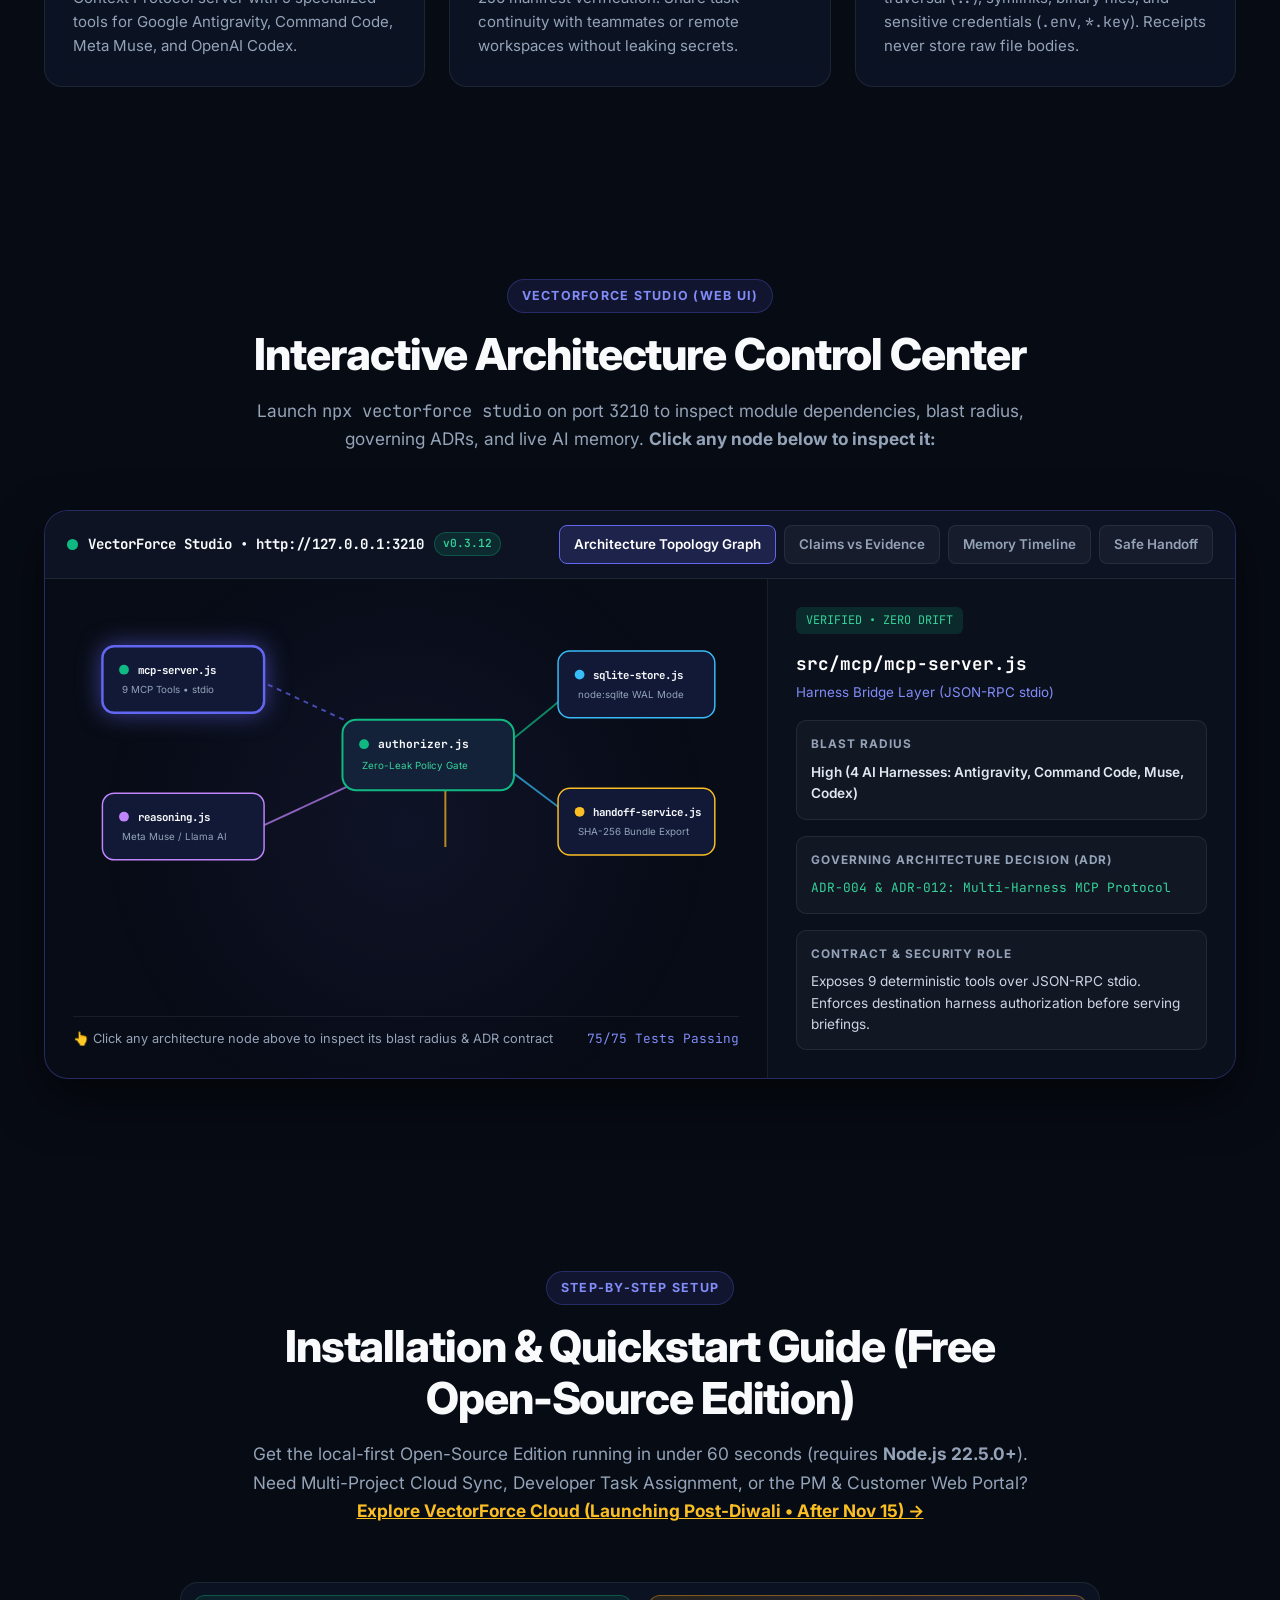
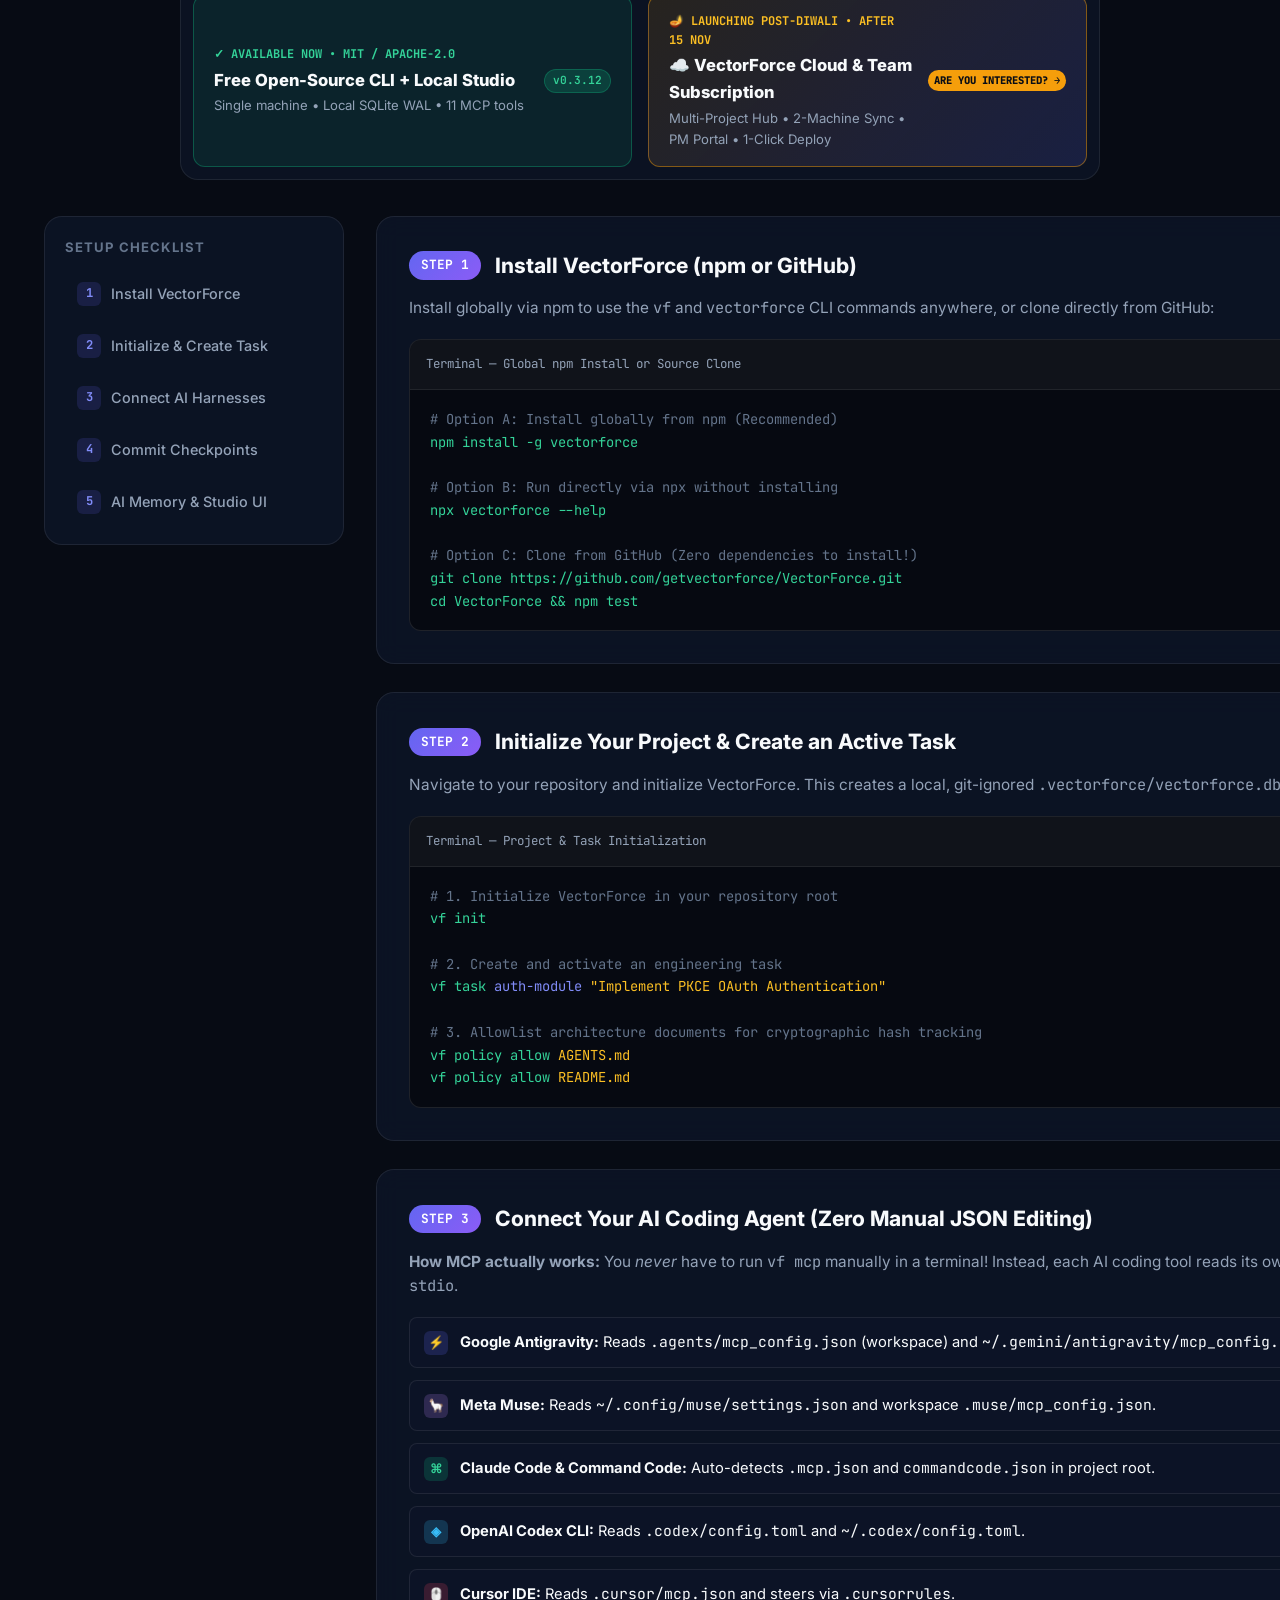
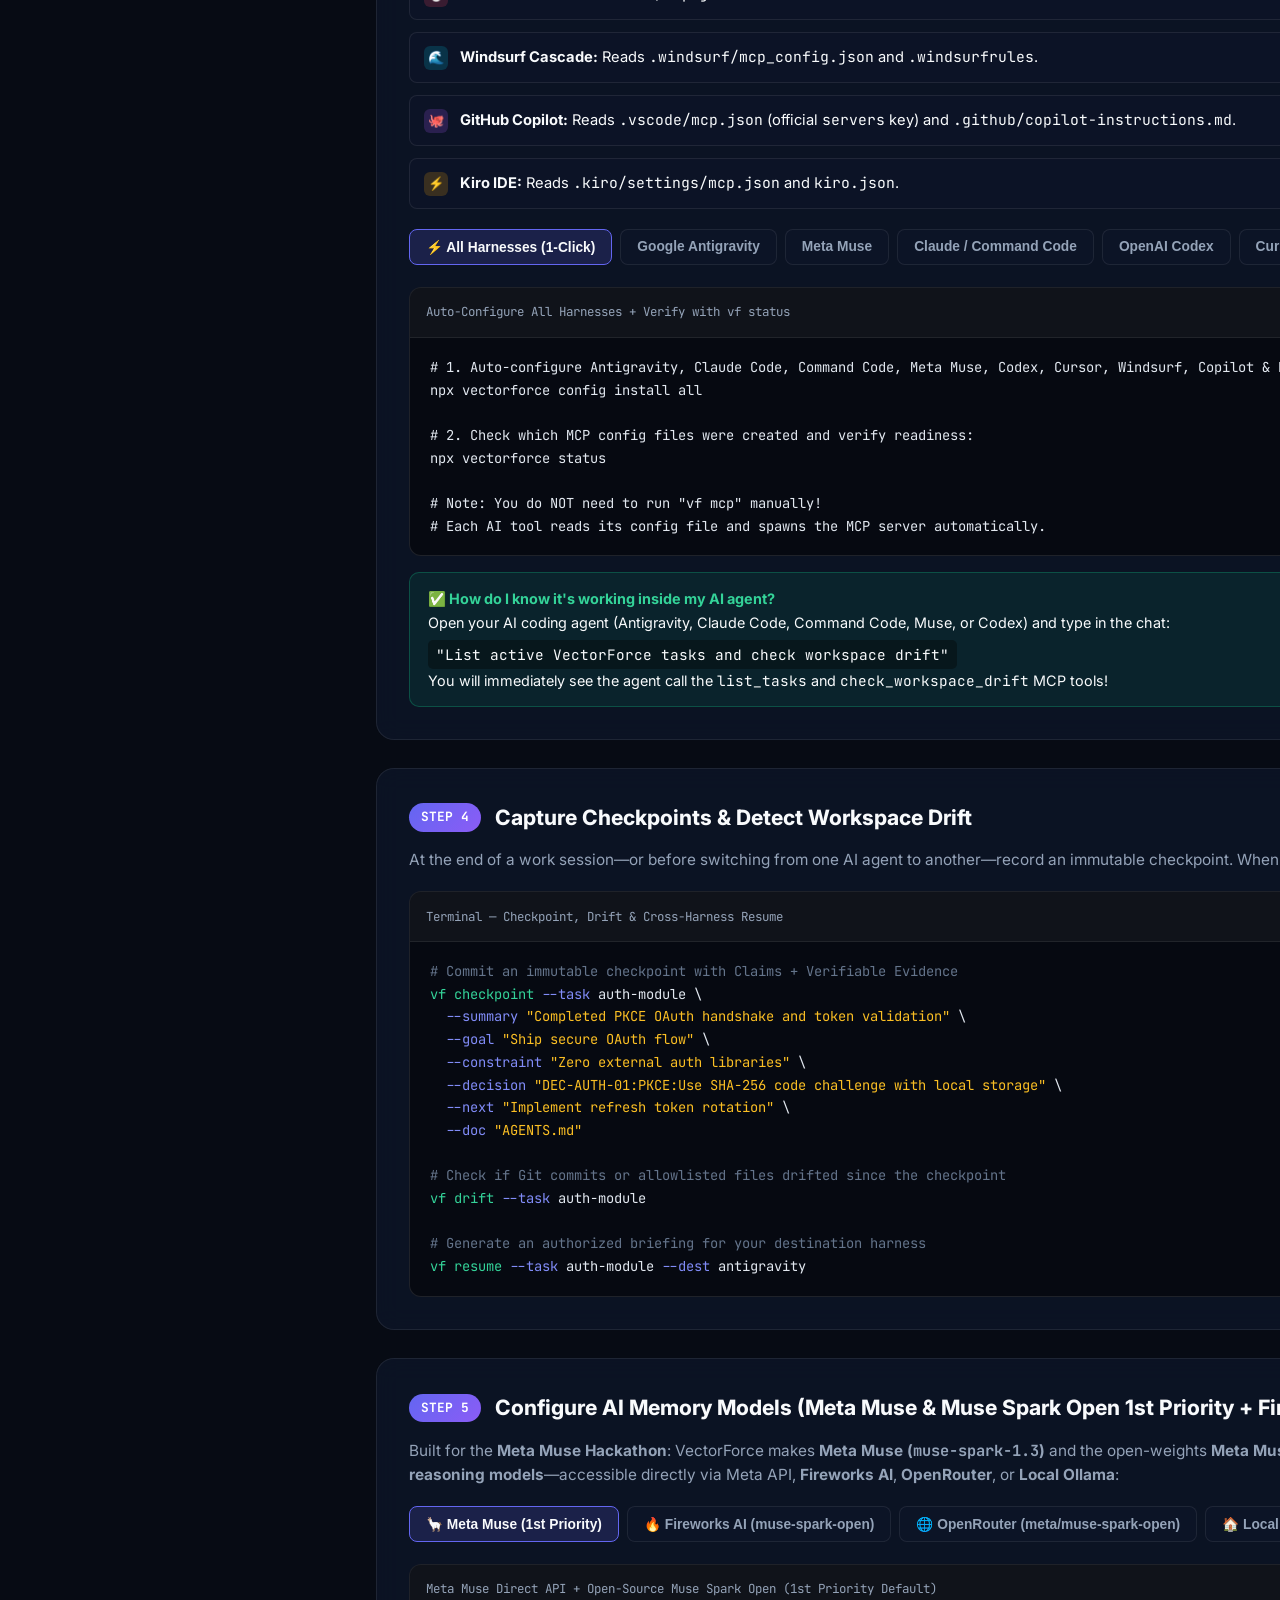
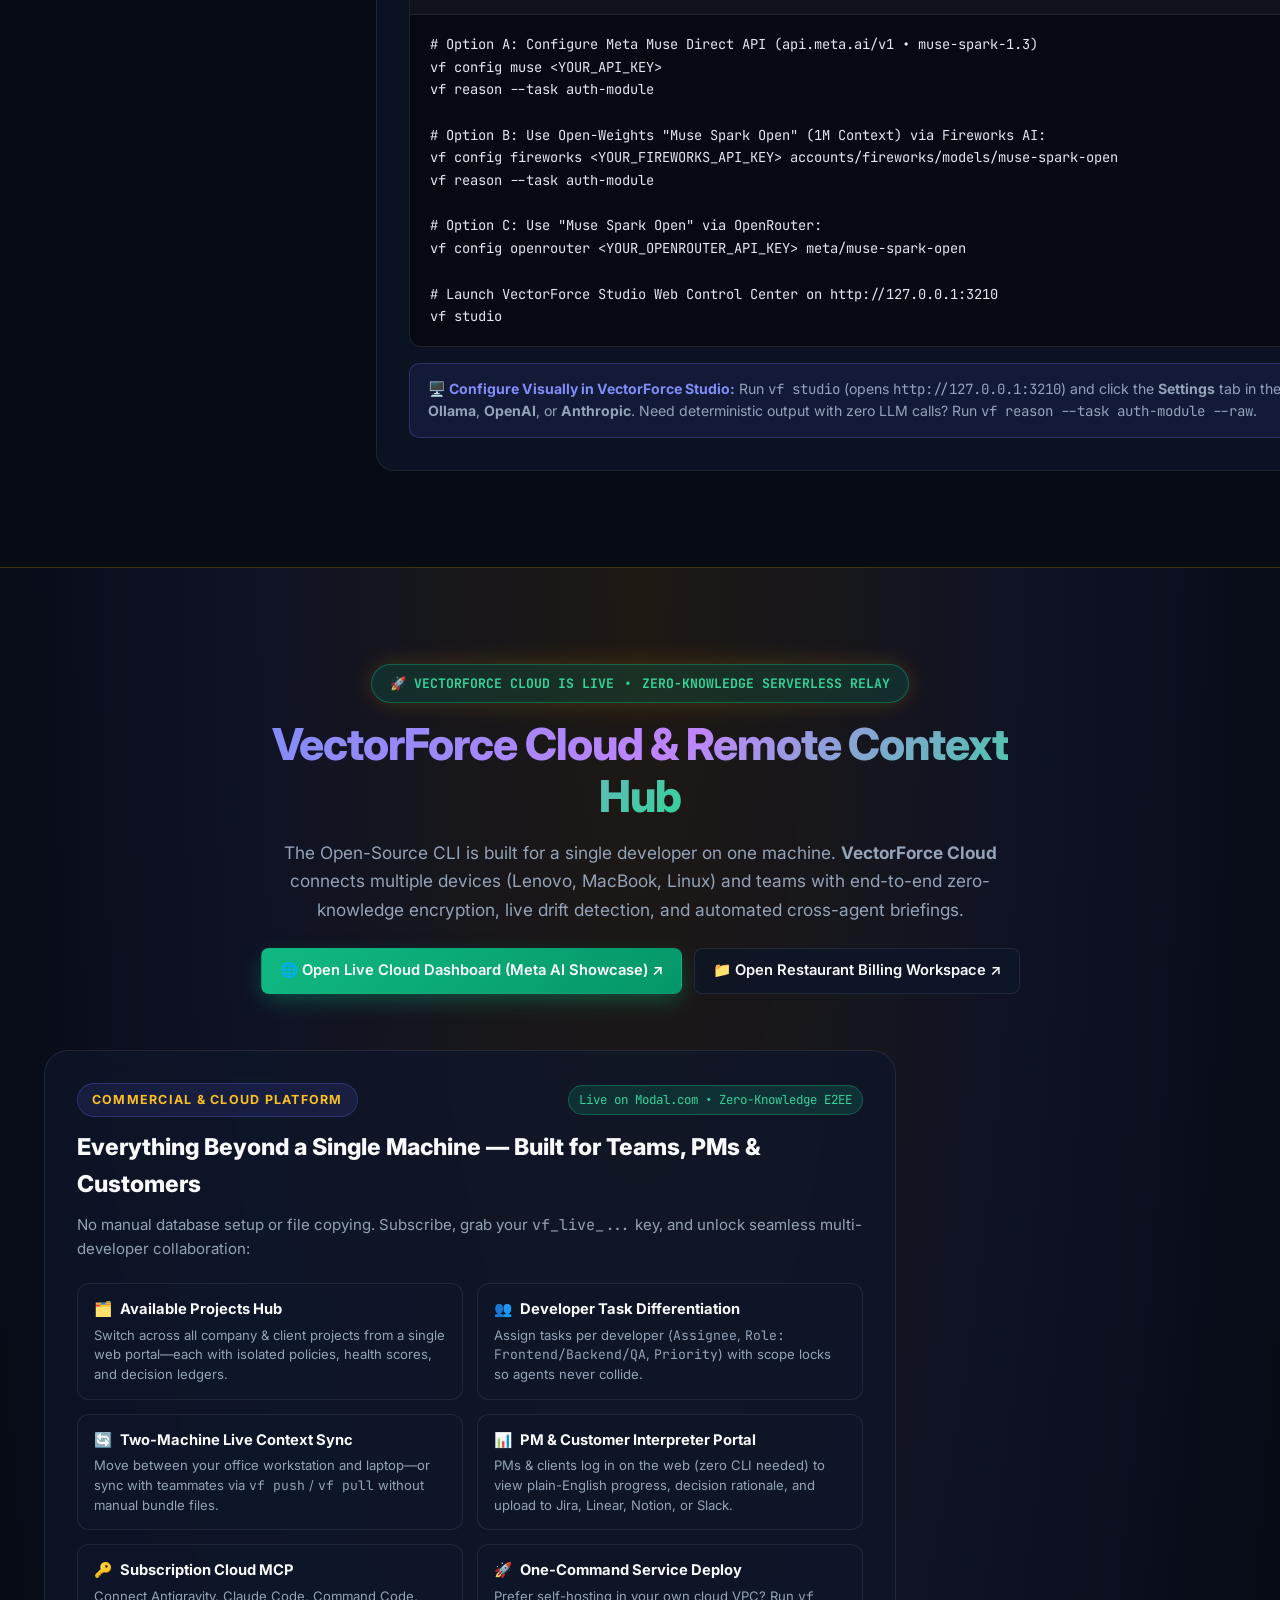
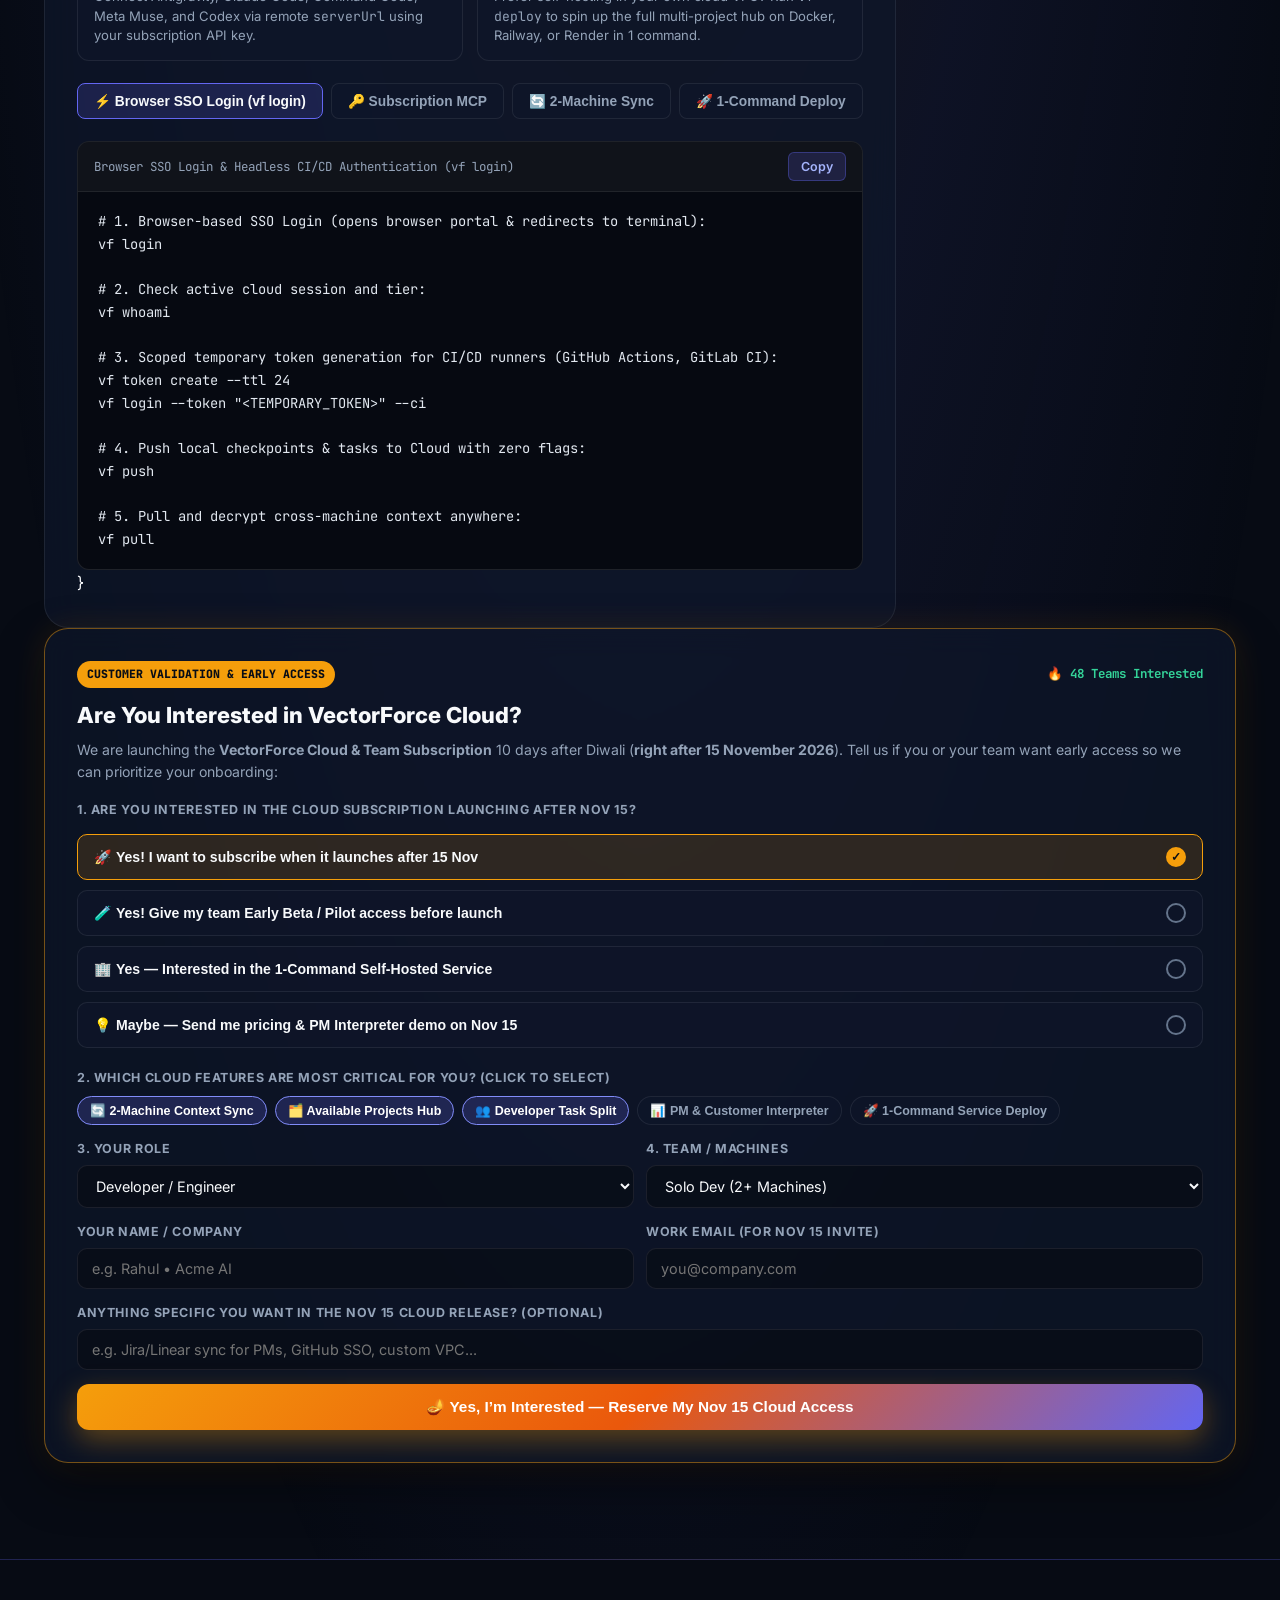
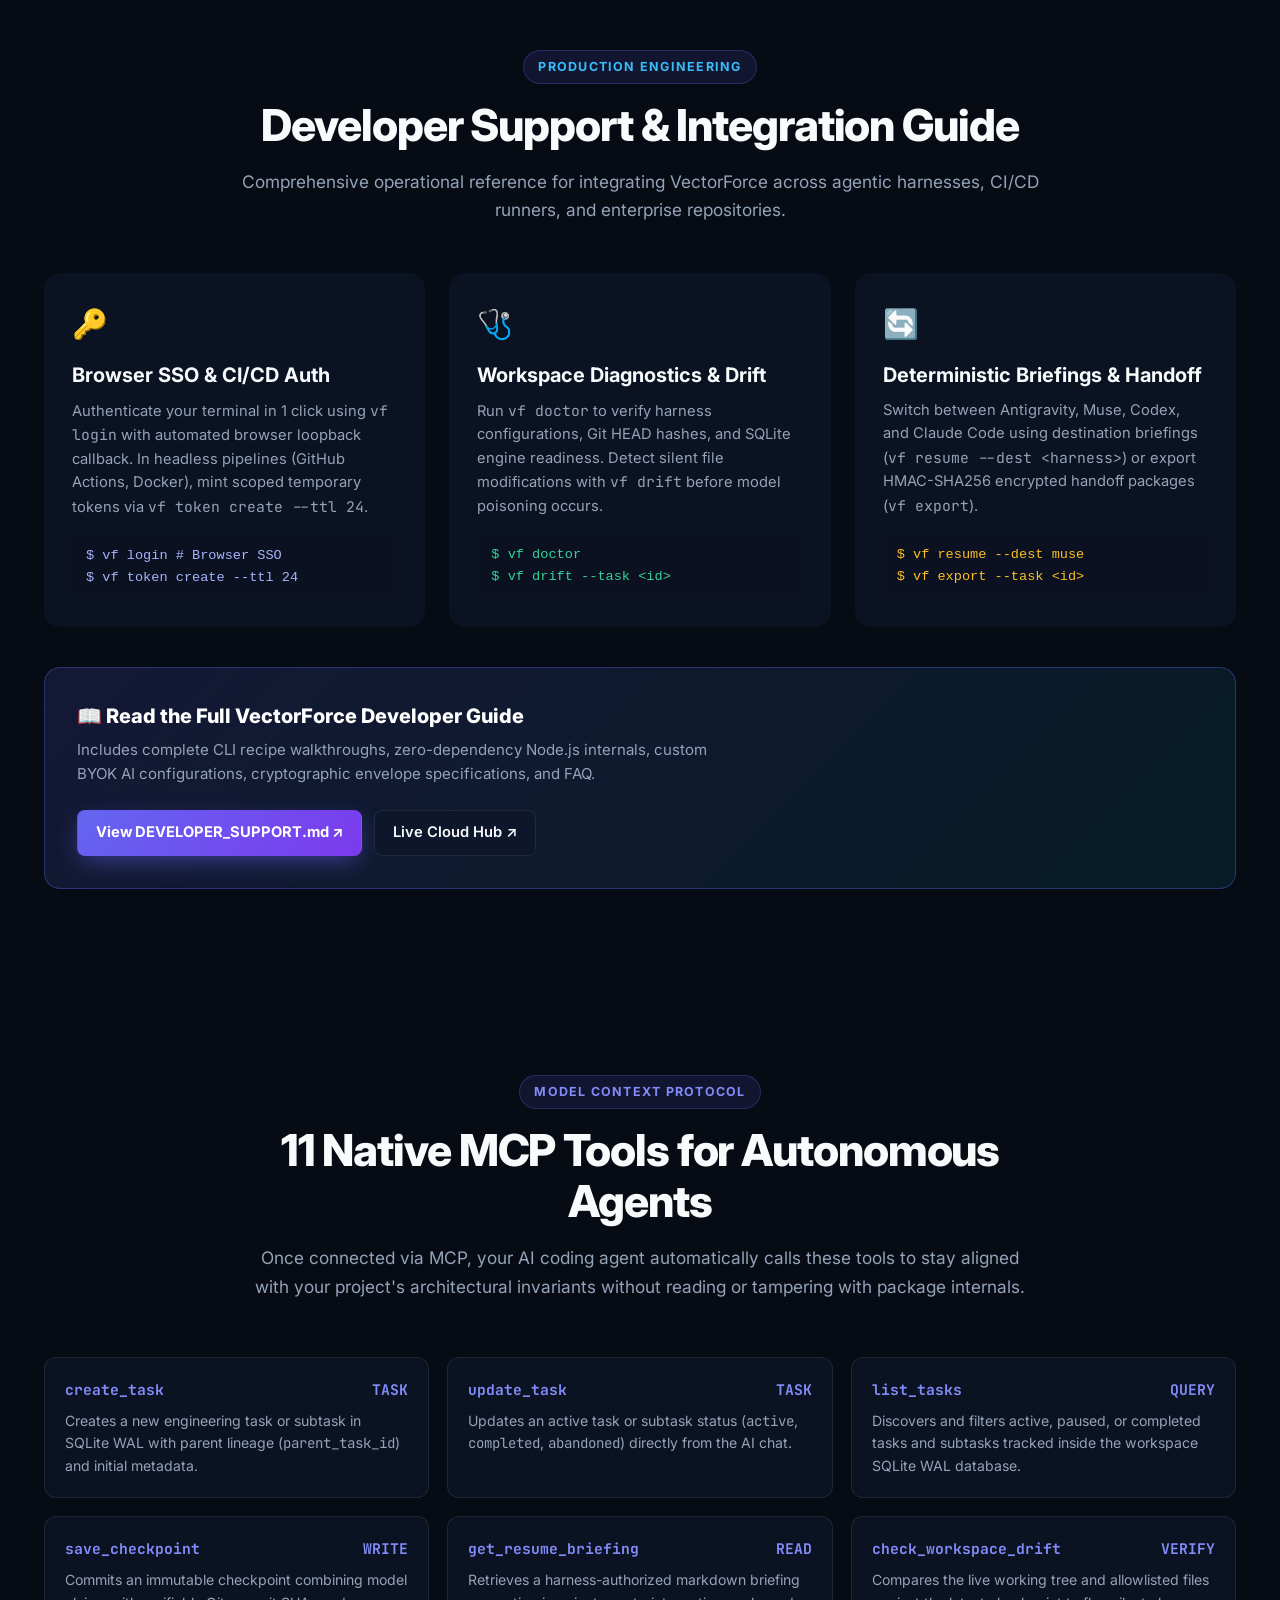
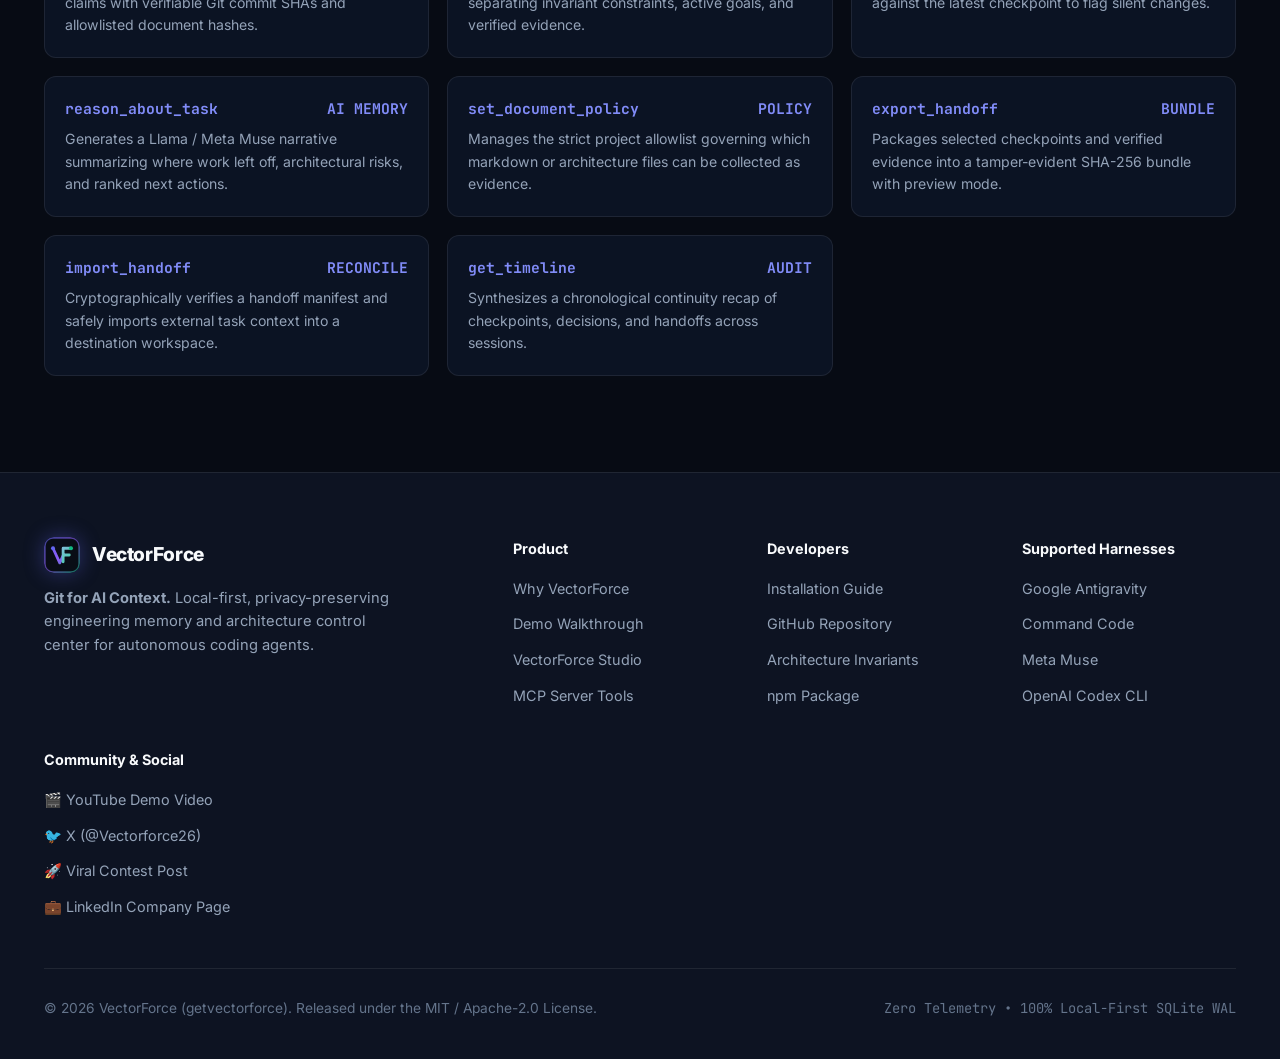
==== commit c9c06d06: "feat: update website with 11 native MCP tools including create_task and update_task" ====
--- a/index.html
+++ b/index.html
@@ -519,7 +519,7 @@
             <div>
               <div style="font-size: 0.75rem; font-family: var(--font-mono); color: #34d399; font-weight: 700;">✓ AVAILABLE NOW • MIT / APACHE-2.0</div>
               <div style="font-size: 1.04rem; font-weight: 800; color: var(--text-primary); margin-top: 2px;">Free Open-Source CLI + Local Studio</div>
-              <div style="font-size: 0.82rem; color: var(--text-secondary); margin-top: 2px;">Single machine • Local SQLite WAL • 9 MCP tools</div>
+              <div style="font-size: 0.82rem; color: var(--text-secondary); margin-top: 2px;">Single machine • Local SQLite WAL • 11 MCP tools</div>
             </div>
             <span class="brand-badge" style="background: rgba(16,185,129,0.2); color: #34d399;">Free</span>
           </a>
@@ -1075,13 +1075,25 @@
       <div class="container">
         <div class="section-header">
           <span class="eyebrow">Model Context Protocol</span>
-          <h2 class="section-title">9 Native MCP Tools for Autonomous Agents</h2>
+          <h2 class="section-title">11 Native MCP Tools for Autonomous Agents</h2>
           <p class="section-subtitle">
-            Once connected via MCP, your AI coding agent automatically calls these tools to stay aligned with your project's architectural invariants.
+            Once connected via MCP, your AI coding agent automatically calls these tools to stay aligned with your project's architectural invariants without reading or tampering with package internals.
           </p>
         </div>
 
         <div class="mcp-grid">
+          <div class="mcp-card">
+            <div class="mcp-tool-name"><span>create_task</span> <span>TASK</span></div>
+            <p>Creates a new engineering task or subtask in SQLite WAL with parent lineage (<code>parent_task_id</code>) and initial metadata.</p>
+          </div>
+          <div class="mcp-card">
+            <div class="mcp-tool-name"><span>update_task</span> <span>TASK</span></div>
+            <p>Updates an active task or subtask status (<code>active</code>, <code>completed</code>, <code>abandoned</code>) directly from the AI chat.</p>
+          </div>
+          <div class="mcp-card">
+            <div class="mcp-tool-name"><span>list_tasks</span> <span>QUERY</span></div>
+            <p>Discovers and filters active, paused, or completed tasks and subtasks tracked inside the workspace SQLite WAL database.</p>
+          </div>
           <div class="mcp-card">
             <div class="mcp-tool-name"><span>save_checkpoint</span> <span>WRITE</span></div>
             <p>Commits an immutable checkpoint combining model claims with verifiable Git commit SHAs and allowlisted document hashes.</p>
@@ -1097,10 +1109,6 @@
           <div class="mcp-card">
             <div class="mcp-tool-name"><span>reason_about_task</span> <span>AI MEMORY</span></div>
             <p>Generates a Llama / Meta Muse narrative summarizing where work left off, architectural risks, and ranked next actions.</p>
-          </div>
-          <div class="mcp-card">
-            <div class="mcp-tool-name"><span>list_tasks</span> <span>QUERY</span></div>
-            <p>Discovers and filters active, paused, or completed tasks tracked inside the workspace SQLite WAL database.</p>
           </div>
           <div class="mcp-card">
             <div class="mcp-tool-name"><span>set_document_policy</span> <span>POLICY</span></div>
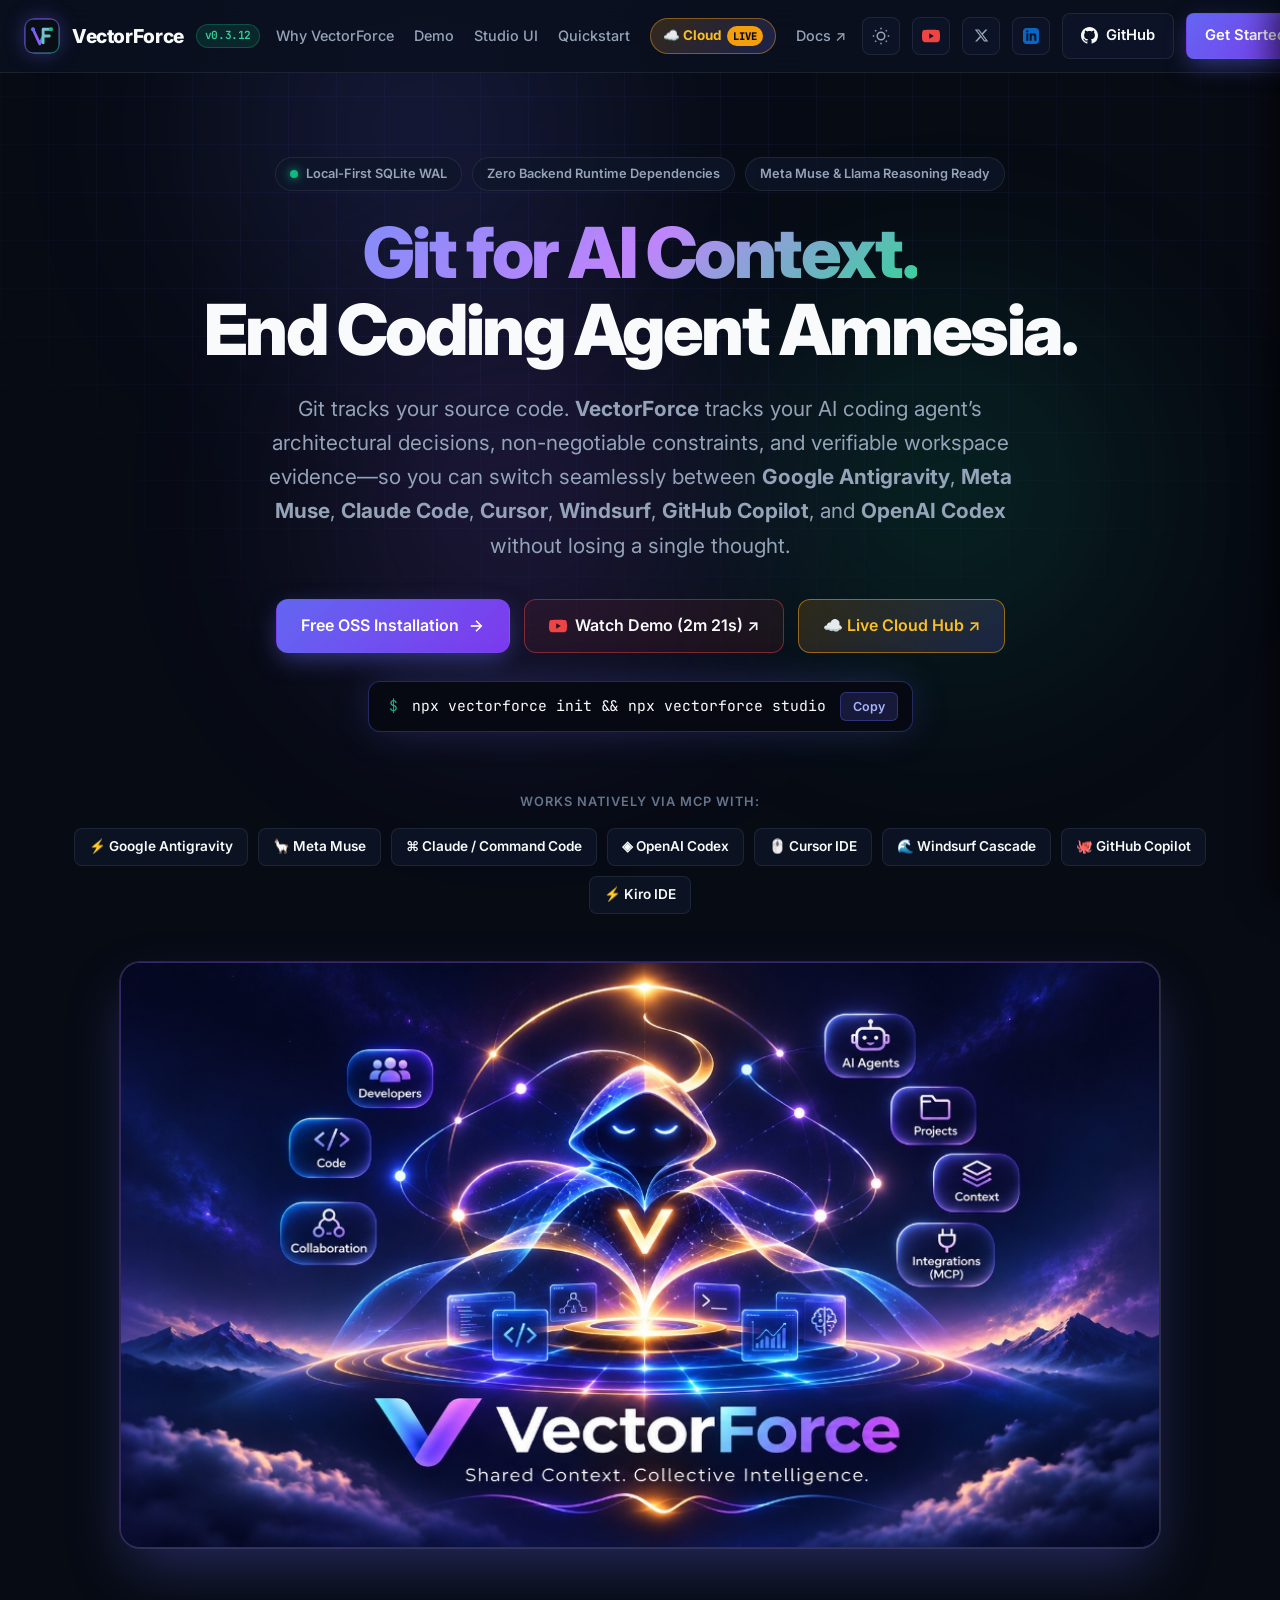
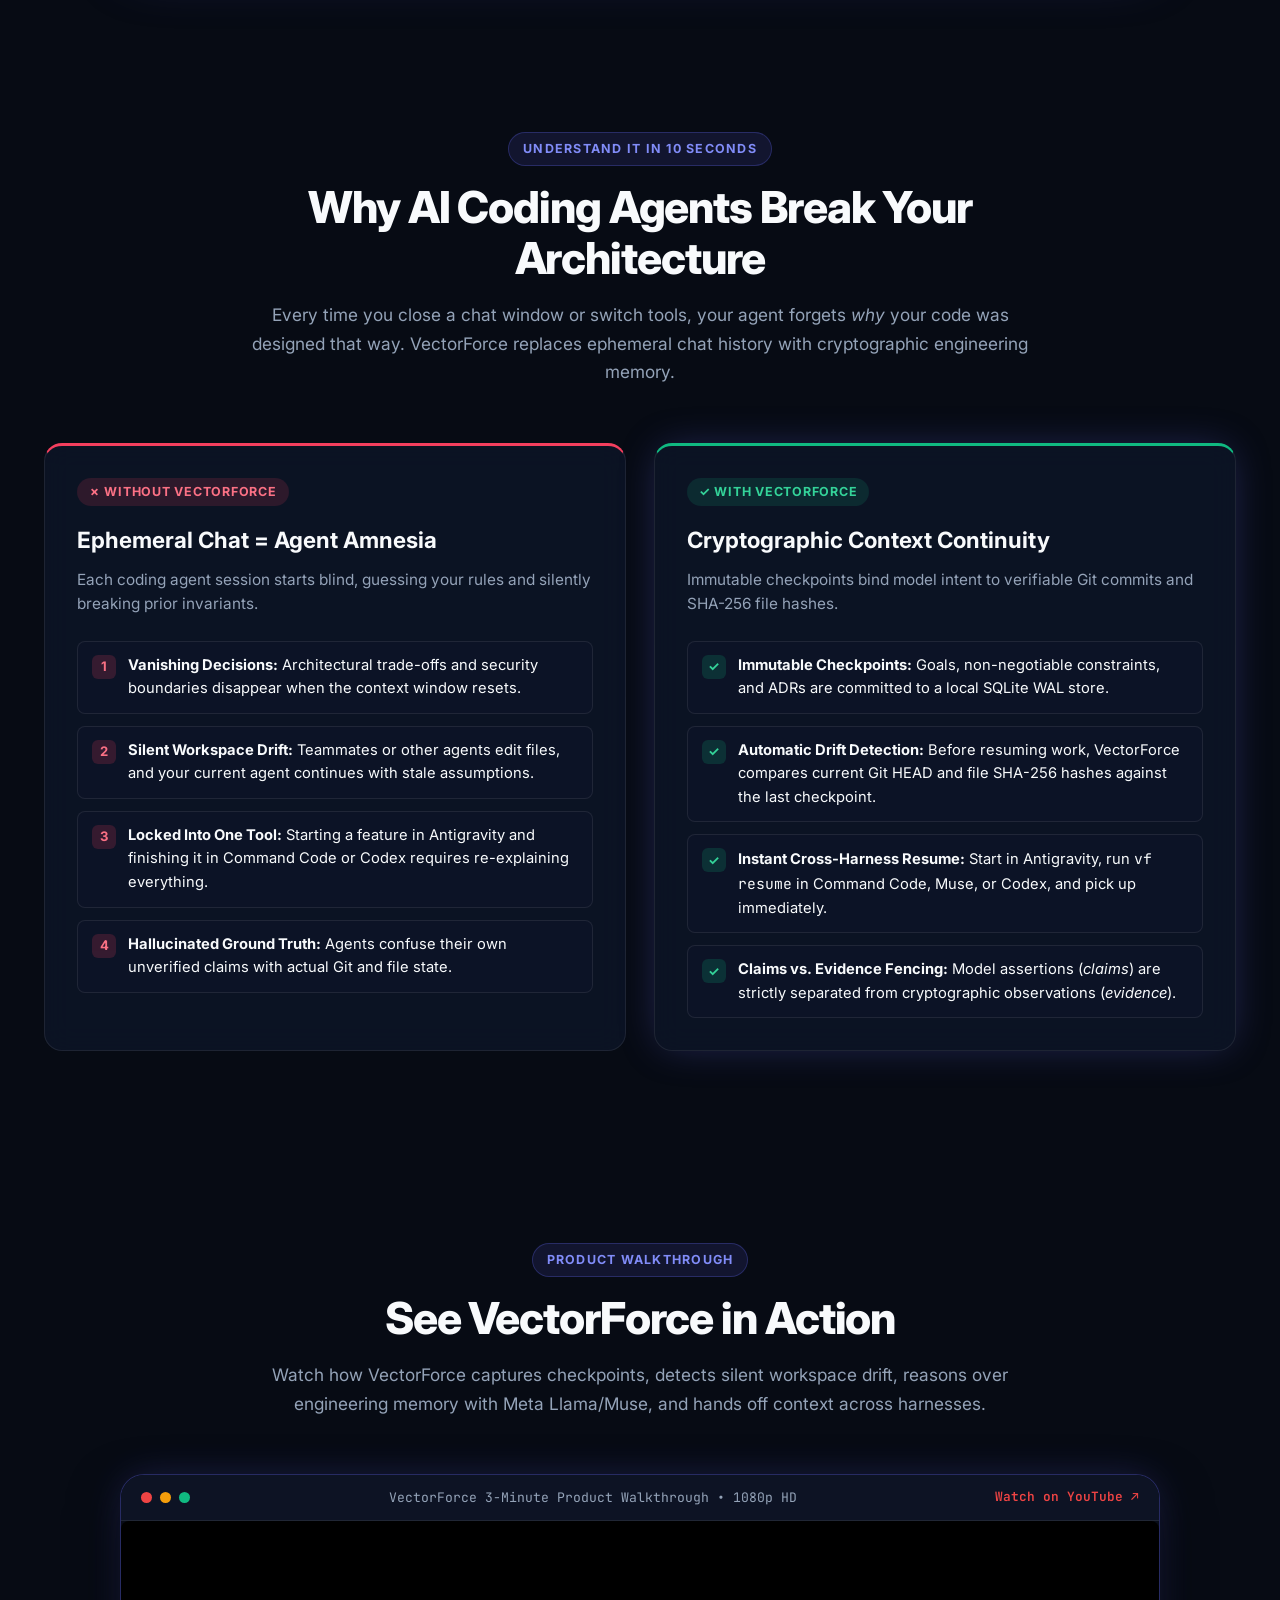
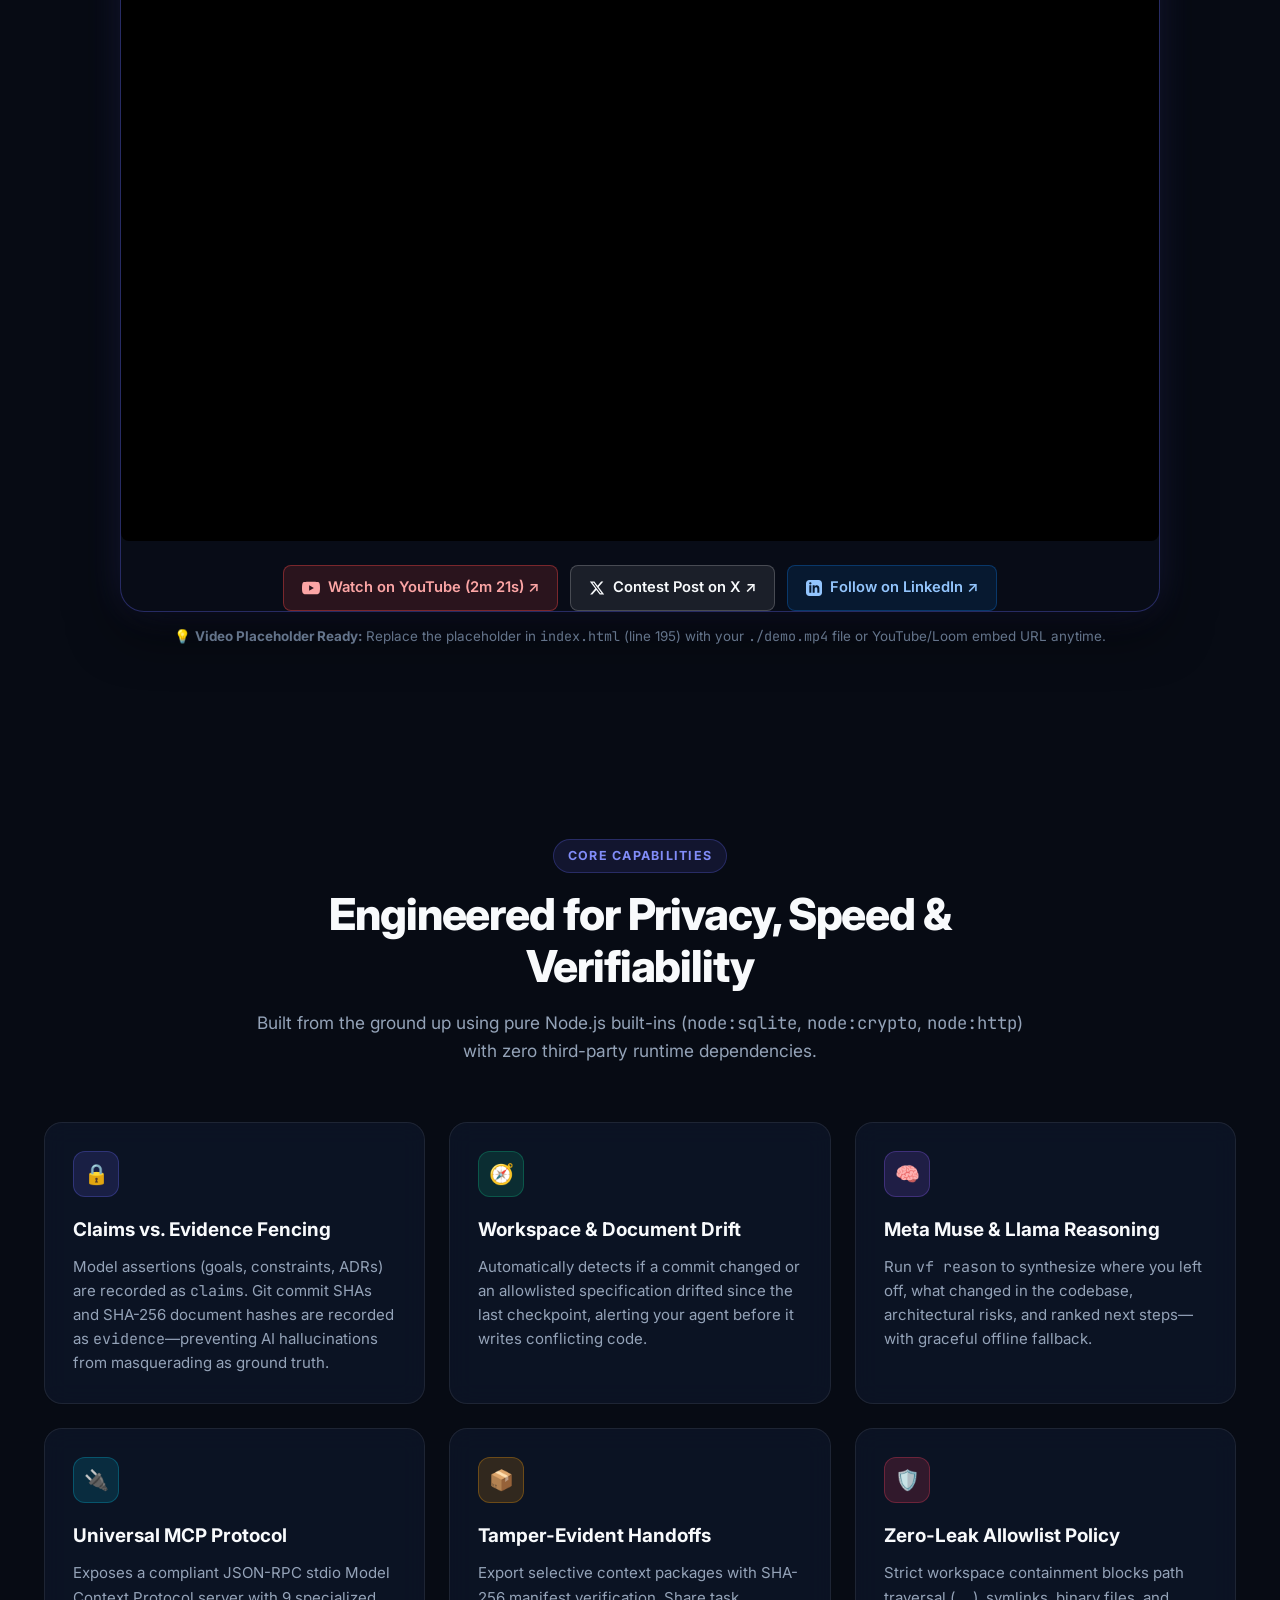
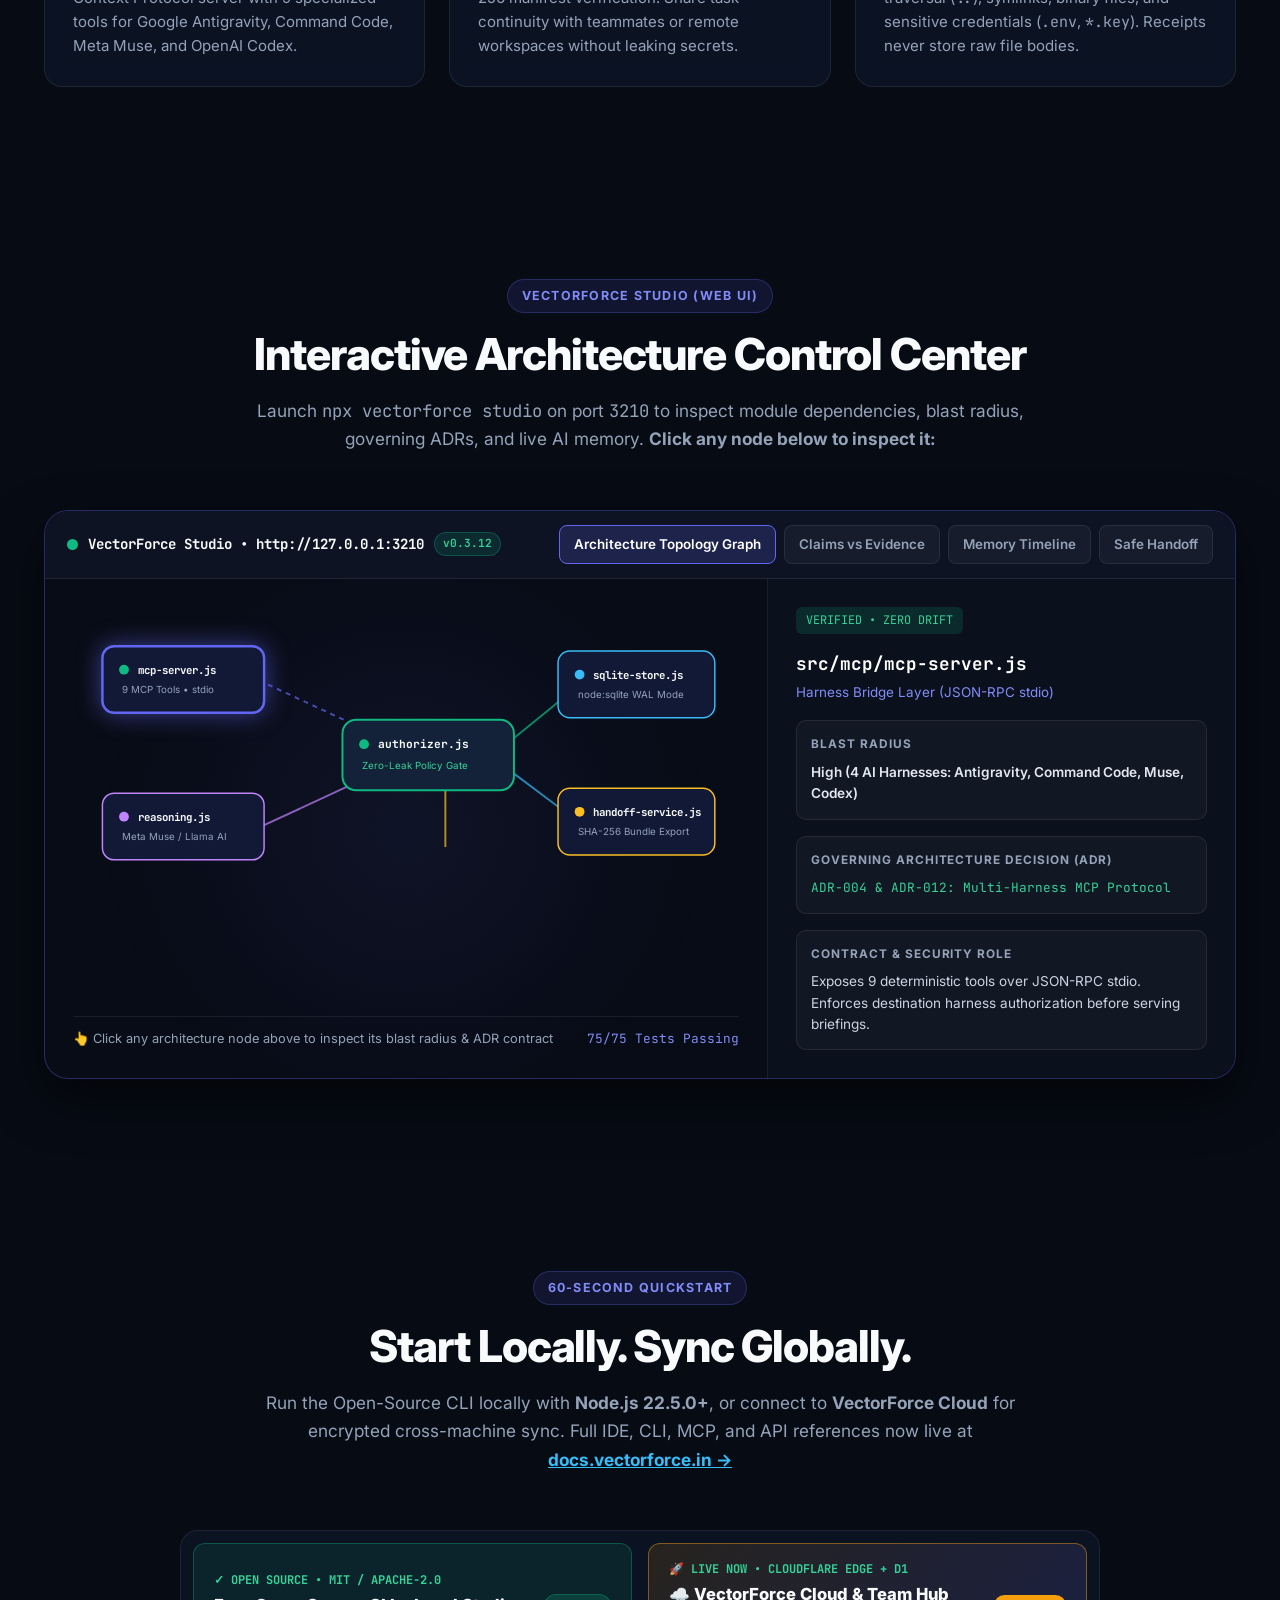
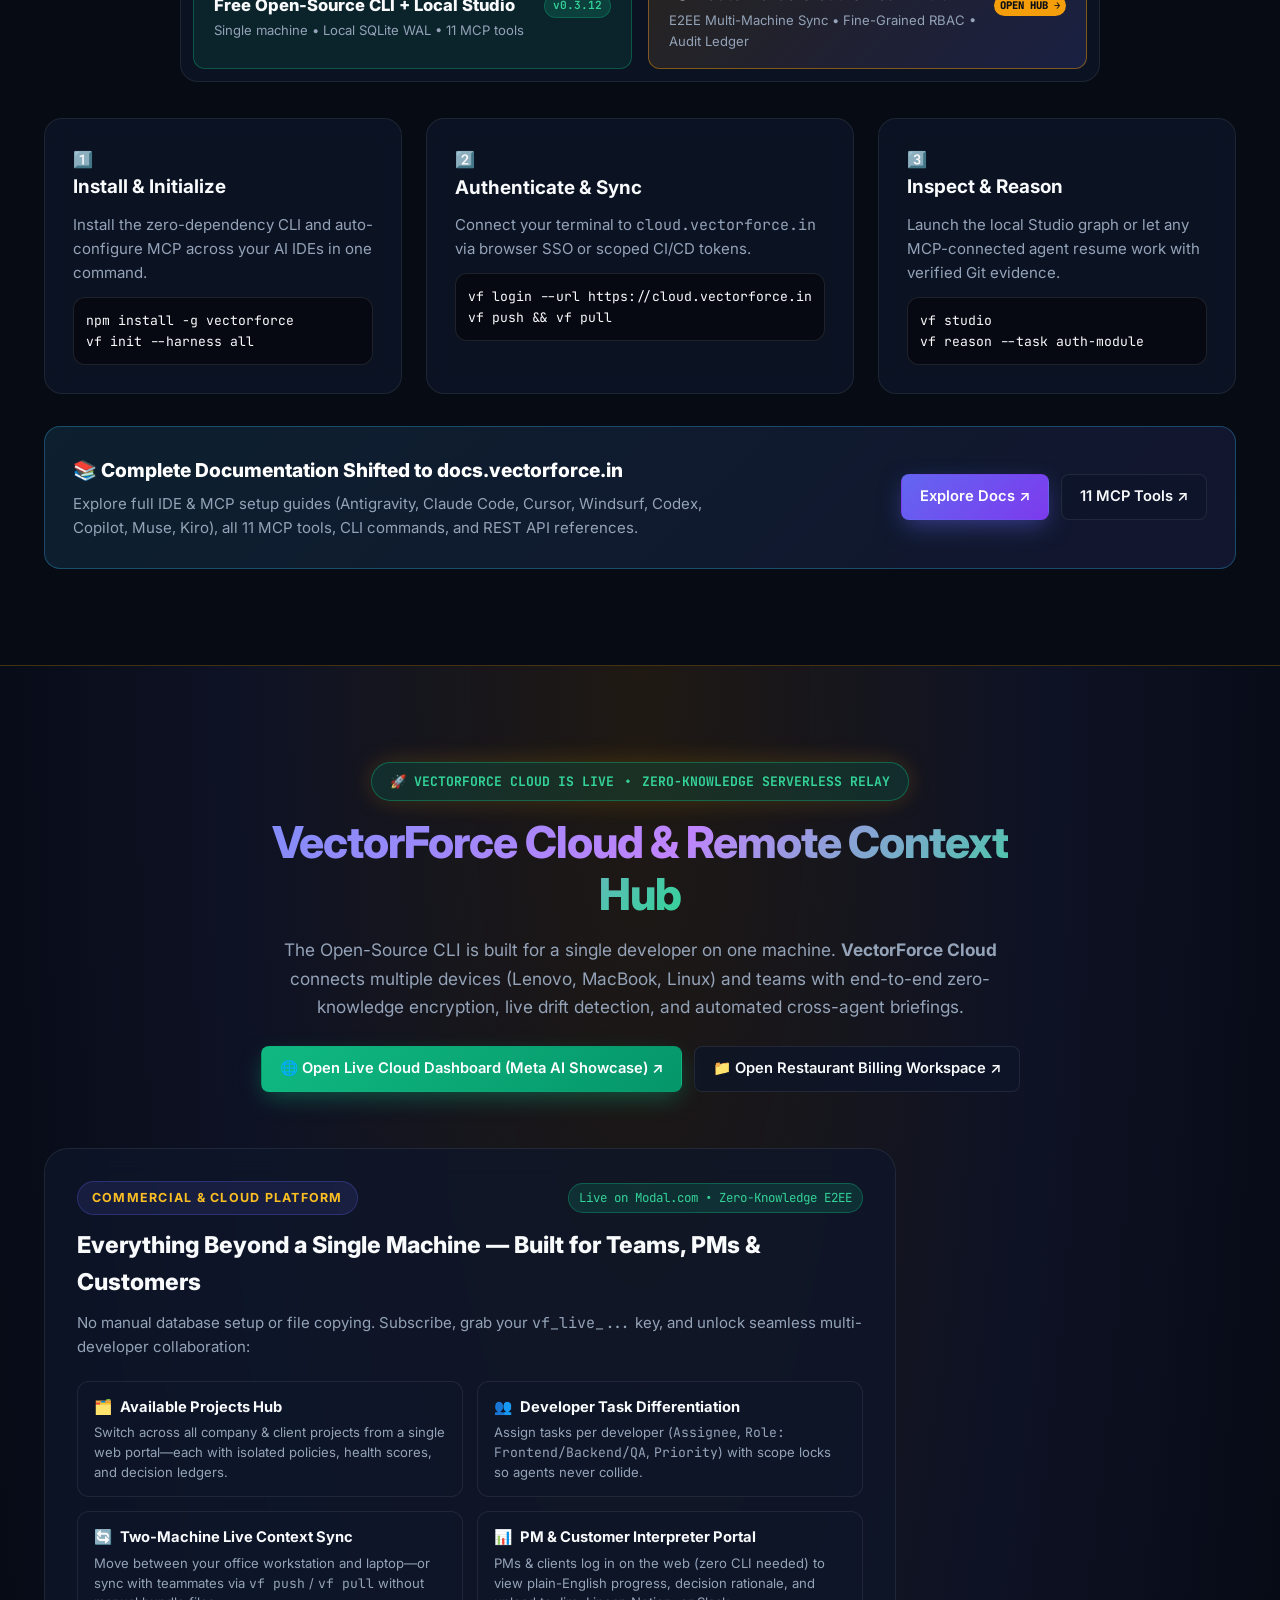
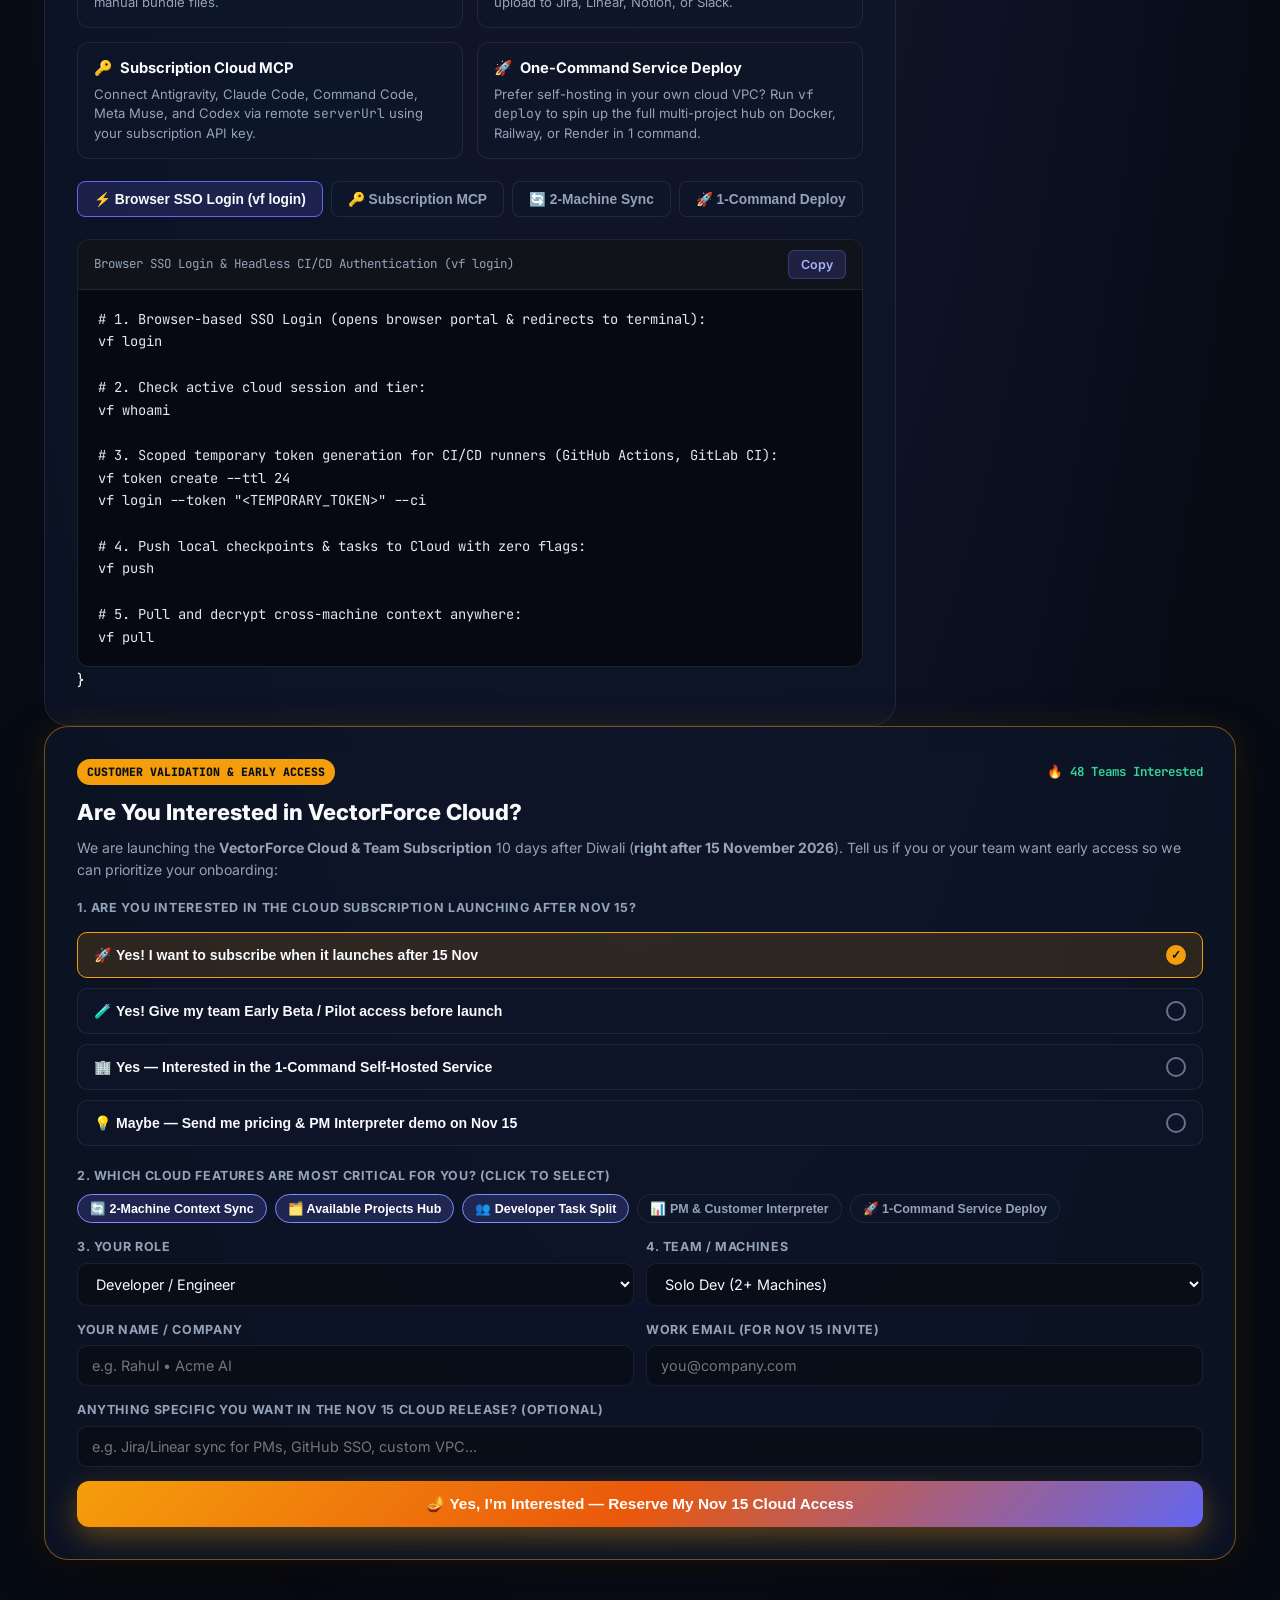
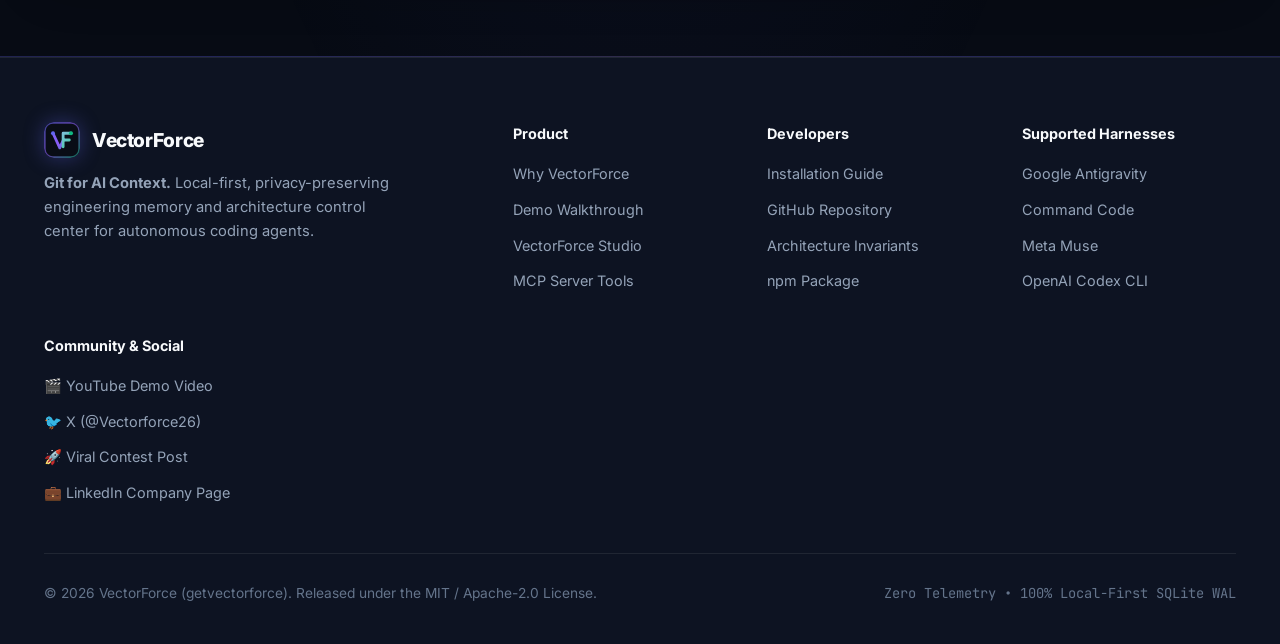
==== commit 1050ee10: "chore: streamline marketing site, route docs to docs.vectorforce.in, and update cloud.vectorforce.in" ====
--- a/index.html
+++ b/index.html
@@ -26,22 +26,21 @@
       <a href="#" class="brand">
         <img src="./favicon.svg" alt="VectorForce Logo" class="brand-logo" />
         <span>VectorForce</span>
-        <span class="brand-badge" id="vf-version-badge" data-dynamic-version>v0.3.12</span>
+        <span class="brand-badge" id="vf-version-badge" data-dynamic-version>v0.3.13</span>
       </a>
 
       <ul class="nav-links">
         <li><a href="#why-vectorforce">Why VectorForce</a></li>
         <li><a href="#demo-video">Demo</a></li>
         <li><a href="#studio-preview">Studio UI</a></li>
-        <li><a href="#installation">OSS Setup</a></li>
+        <li><a href="#installation">Quickstart</a></li>
         <li>
           <a href="#cloud-edition" class="nav-cloud-pill">
             <span>☁️ Cloud</span>
             <span class="cloud-badge-mini">Live</span>
           </a>
         </li>
-        <li><a href="#dev-support">Dev Guide</a></li>
-        <li><a href="#mcp-tools">MCP Tools</a></li>
+        <li><a href="https://docs.vectorforce.in" target="_blank" rel="noopener noreferrer">Docs ↗</a></li>
       </ul>
 
       <div class="nav-actions">
@@ -91,7 +90,7 @@
       <a href="#" class="brand">
         <img src="./favicon.svg" alt="VectorForce Logo" class="brand-logo" />
         <span>VectorForce</span>
-        <span class="brand-badge" data-dynamic-version>v0.3.12</span>
+        <span class="brand-badge" data-dynamic-version>v0.3.13</span>
       </a>
       <button class="icon-btn" id="mobile-close-btn" aria-label="Close navigation menu">
         <svg width="20" height="20" viewBox="0 0 24 24" fill="none" stroke="currentColor" stroke-width="2">
@@ -104,26 +103,9 @@
       <li><a href="#why-vectorforce" class="mobile-nav-link">Why VectorForce</a></li>
       <li><a href="#demo-video" class="mobile-nav-link">Demo Video</a></li>
       <li><a href="#studio-preview" class="mobile-nav-link">Studio UI</a></li>
-      <li><a href="#installation" class="mobile-nav-link">Free OSS Setup</a></li>
+      <li><a href="#installation" class="mobile-nav-link">Quickstart</a></li>
       <li><a href="#cloud-edition" class="mobile-nav-link" style="color: #fbbf24;">☁️ Cloud Edition (Live)</a></li>
-      <li><a href="#dev-support" class="mobile-nav-link">Developer Guide</a></li>
-      <li><a href="#mcp-tools" class="mobile-nav-link">MCP Tools</a></li>
-    </ul>
-    <div class="mobile-drawer-footer">
-      <button class="icon-btn" id="mobile-close-btn" aria-label="Close navigation menu">
-        <svg width="20" height="20" viewBox="0 0 24 24" fill="none" stroke="currentColor" stroke-width="2">
-          <line x1="18" y1="6" x2="6" y2="18"/>
-          <line x1="6" y1="6" x2="18" y2="18"/>
-        </svg>
-      </button>
-    </div>
-    <ul class="mobile-nav-links">
-      <li><a href="#why-vectorforce" class="mobile-nav-link">Why VectorForce</a></li>
-      <li><a href="#demo-video" class="mobile-nav-link">Demo Video</a></li>
-      <li><a href="#studio-preview" class="mobile-nav-link">Studio UI</a></li>
-      <li><a href="#installation" class="mobile-nav-link">Free OSS Setup</a></li>
-      <li><a href="#cloud-edition" class="mobile-nav-link" style="color: #fbbf24;">☁️ Cloud Edition (Live)</a></li>
-      <li><a href="#mcp-tools" class="mobile-nav-link">MCP Tools</a></li>
+      <li><a href="https://docs.vectorforce.in" target="_blank" rel="noopener noreferrer" class="mobile-nav-link">Docs ↗</a></li>
     </ul>
     <div class="mobile-drawer-footer">
       <a href="https://github.com/getvectorforce/VectorForce" target="_blank" rel="noopener noreferrer" class="btn btn-secondary" style="width: 100%; justify-content: center;">
@@ -164,7 +146,7 @@
             <svg width="18" height="18" viewBox="0 0 24 24" fill="#ef4444"><path d="M23.498 6.186a3.016 3.016 0 0 0-2.122-2.136C19.505 3.545 12 3.545 12 3.545s-7.505 0-9.377.505A3.017 3.017 0 0 0 .502 6.186C0 8.07 0 12 0 12s0 3.93.502 5.814a3.016 3.016 0 0 0 2.122 2.136c1.871.505 9.376.505 9.376.505s7.505 0 9.377-.505a3.015 3.015 0 0 0 2.122-2.136C24 15.93 24 12 24 12s0-3.93-.502-5.814zM9.545 15.568V8.432L15.818 12l-6.273 3.568z"/></svg>
             <span>Watch Demo (2m 21s) ↗</span>
           </a>
-          <a href="https://omprakash-pce2011--vectorforce-cloud-vectorforce-cloud-web.modal.run/?project=proj-meta-e2ee" target="_blank" rel="noopener noreferrer" class="btn btn-cloud-live btn-lg">
+          <a href="https://cloud.vectorforce.in/?project=proj-meta-e2ee" target="_blank" rel="noopener noreferrer" class="btn btn-cloud-live btn-lg">
             <span>☁️ Live Cloud Hub ↗</span>
           </a>
         </div>
@@ -502,264 +484,79 @@
       </div>
     </section>
 
-    <!-- Complete Installation & Quickstart Guide -->
+    <!-- Quickstart & Documentation Hub -->
     <section id="installation">
       <div class="container">
         <div class="section-header">
-          <span class="eyebrow">Step-by-Step Setup</span>
-          <h2 class="section-title">Installation &amp; Quickstart Guide (Free Open-Source Edition)</h2>
+          <span class="eyebrow">60-Second Quickstart</span>
+          <h2 class="section-title">Start Locally. Sync Globally.</h2>
           <p class="section-subtitle">
-            Get the local-first Open-Source Edition running in under 60 seconds (requires <strong>Node.js 22.5.0+</strong>). Need Multi-Project Cloud Sync, Developer Task Assignment, or the PM &amp; Customer Web Portal? <a href="#cloud-edition" style="color: #fbbf24; font-weight: 700; text-decoration: underline;">Explore VectorForce Cloud (Launching Post-Diwali • After Nov 15) →</a>
+            Run the Open-Source CLI locally with <strong>Node.js 22.5.0+</strong>, or connect to <strong>VectorForce Cloud</strong> for encrypted cross-machine sync. Full IDE, CLI, MCP, and API references now live at <a href="https://docs.vectorforce.in" target="_blank" rel="noopener noreferrer" style="color: #38bdf8; font-weight: 700; text-decoration: underline;">docs.vectorforce.in →</a>
           </p>
         </div>
 
-        <!-- Edition Switcher Banner: Free Open Source vs Cloud Subscription -->
         <div class="edition-switcher-banner" role="region" aria-label="Choose VectorForce Edition">
-          <a href="#step-1" class="edition-switch-card oss-active">
+          <a href="https://docs.vectorforce.in/#quickstart" target="_blank" rel="noopener noreferrer" class="edition-switch-card oss-active">
             <div>
-              <div style="font-size: 0.75rem; font-family: var(--font-mono); color: #34d399; font-weight: 700;">✓ AVAILABLE NOW • MIT / APACHE-2.0</div>
+              <div style="font-size: 0.75rem; font-family: var(--font-mono); color: #34d399; font-weight: 700;">✓ OPEN SOURCE • MIT / APACHE-2.0</div>
               <div style="font-size: 1.04rem; font-weight: 800; color: var(--text-primary); margin-top: 2px;">Free Open-Source CLI + Local Studio</div>
               <div style="font-size: 0.82rem; color: var(--text-secondary); margin-top: 2px;">Single machine • Local SQLite WAL • 11 MCP tools</div>
             </div>
             <span class="brand-badge" style="background: rgba(16,185,129,0.2); color: #34d399;">Free</span>
           </a>
 
-          <a href="#cloud-edition" class="edition-switch-card cloud-promo">
+          <a href="https://cloud.vectorforce.in" target="_blank" rel="noopener noreferrer" class="edition-switch-card cloud-promo">
             <div>
-              <div style="font-size: 0.75rem; font-family: var(--font-mono); color: #fbbf24; font-weight: 700;">🪔 LAUNCHING POST-DIWALI • AFTER 15 NOV</div>
-              <div style="font-size: 1.04rem; font-weight: 800; color: var(--text-primary); margin-top: 2px;">☁️ VectorForce Cloud &amp; Team Subscription</div>
-              <div style="font-size: 0.82rem; color: var(--text-secondary); margin-top: 2px;">Multi-Project Hub • 2-Machine Sync • PM Portal • 1-Click Deploy</div>
-            </div>
-            <span class="cloud-badge-mini">Are You Interested? →</span>
+              <div style="font-size: 0.75rem; font-family: var(--font-mono); color: #34d399; font-weight: 700;">🚀 LIVE NOW • CLOUDFLARE EDGE + D1</div>
+              <div style="font-size: 1.04rem; font-weight: 800; color: var(--text-primary); margin-top: 2px;">☁️ VectorForce Cloud &amp; Team Hub</div>
+              <div style="font-size: 0.82rem; color: var(--text-secondary); margin-top: 2px;">E2EE Multi-Machine Sync • Fine-Grained RBAC • Audit Ledger</div>
+            </div>
+            <span class="cloud-badge-mini">Open Hub →</span>
           </a>
         </div>
 
-        <div class="install-layout">
-          <!-- Sticky Left Navigation -->
-          <aside class="install-steps-nav">
-            <h4>Setup Checklist</h4>
-            <ul class="step-nav-list">
-              <li class="step-nav-item"><a href="#step-1"><span class="step-num">1</span> Install VectorForce</a></li>
-              <li class="step-nav-item"><a href="#step-2"><span class="step-num">2</span> Initialize &amp; Create Task</a></li>
-              <li class="step-nav-item"><a href="#step-3"><span class="step-num">3</span> Connect AI Harnesses</a></li>
-              <li class="step-nav-item"><a href="#step-4"><span class="step-num">4</span> Commit Checkpoints</a></li>
-              <li class="step-nav-item"><a href="#step-5"><span class="step-num">5</span> AI Memory &amp; Studio UI</a></li>
-            </ul>
-          </aside>
-
-          <!-- Right Step Cards -->
-          <div class="install-content">
-            <!-- Step 1 -->
-            <div class="install-step-card" id="step-1">
-              <div class="install-step-header">
-                <span class="install-step-badge">STEP 1</span>
-                <h3>Install VectorForce (npm or GitHub)</h3>
-              </div>
-              <p>
-                Install globally via npm to use the <code>vf</code> and <code>vectorforce</code> CLI commands anywhere, or clone directly from GitHub:
-              </p>
-              <div class="code-window">
-                <div class="code-window-header">
-                  <span>Terminal — Global npm Install or Source Clone</span>
-                  <button class="copy-chip" data-copy="npm install -g vectorforce">Copy npm</button>
-                </div>
-                <pre class="code-pre"><span class="code-comment"># Option A: Install globally from npm (Recommended)</span>
-<span class="code-cmd">npm install -g vectorforce</span>
-
-<span class="code-comment"># Option B: Run directly via npx without installing</span>
-<span class="code-cmd">npx vectorforce --help</span>
-
-<span class="code-comment"># Option C: Clone from GitHub (Zero dependencies to install!)</span>
-<span class="code-cmd">git clone https://github.com/getvectorforce/VectorForce.git</span>
-<span class="code-cmd">cd VectorForce &amp;&amp; npm test</span></pre>
-              </div>
-            </div>
-
-            <!-- Step 2 -->
-            <div class="install-step-card" id="step-2">
-              <div class="install-step-header">
-                <span class="install-step-badge">STEP 2</span>
-                <h3>Initialize Your Project &amp; Create an Active Task</h3>
-              </div>
-              <p>
-                Navigate to your repository and initialize VectorForce. This creates a local, git-ignored <code>.vectorforce/vectorforce.db</code> SQLite WAL store inside your workspace.
-              </p>
-              <div class="code-window">
-                <div class="code-window-header">
-                  <span>Terminal — Project &amp; Task Initialization</span>
-                  <button class="copy-chip" data-copy="vf init && vf task auth-module &quot;Implement PKCE OAuth Authentication&quot;">Copy</button>
-                </div>
-                <pre class="code-pre"><span class="code-comment"># 1. Initialize VectorForce in your repository root</span>
-<span class="code-cmd">vf init</span>
-
-<span class="code-comment"># 2. Create and activate an engineering task</span>
-<span class="code-cmd">vf task</span> <span class="code-flag">auth-module</span> <span class="code-str">"Implement PKCE OAuth Authentication"</span>
-
-<span class="code-comment"># 3. Allowlist architecture documents for cryptographic hash tracking</span>
-<span class="code-cmd">vf policy allow</span> <span class="code-str">AGENTS.md</span>
-<span class="code-cmd">vf policy allow</span> <span class="code-str">README.md</span></pre>
-              </div>
-            </div>
-
-            <!-- Step 3 -->
-            <div class="install-step-card" id="step-3">
-              <div class="install-step-header">
-                <span class="install-step-badge">STEP 3</span>
-                <h3>Connect Your AI Coding Agent (Zero Manual JSON Editing)</h3>
-              </div>
-              <p>
-                <strong>How MCP actually works:</strong> You <em>never</em> have to run <code>vf mcp</code> manually in a terminal! Instead, each AI coding tool reads its own configuration file and automatically spawns VectorForce in the background over <code>stdio</code>.
-              </p>
-
-              <!-- Clear File Mapping Explanation for all 8 supported AI coding agents -->
-              <div class="flow-steps" style="margin-bottom: 20px;">
-                <div class="flow-step">
-                  <span class="flow-icon" style="background:rgba(99,102,241,0.2);color:#818cf8;">⚡</span>
-                  <div><strong>Google Antigravity:</strong> Reads <code>.agents/mcp_config.json</code> (workspace) and <code>~/.gemini/antigravity/mcp_config.json</code> (global IDE).</div>
-                </div>
-                <div class="flow-step">
-                  <span class="flow-icon" style="background:rgba(192,132,252,0.2);color:#c084fc;">🦙</span>
-                  <div><strong>Meta Muse:</strong> Reads <code>~/.config/muse/settings.json</code> and workspace <code>.muse/mcp_config.json</code>.</div>
-                </div>
-                <div class="flow-step">
-                  <span class="flow-icon" style="background:rgba(16,185,129,0.2);color:#34d399;">⌘</span>
-                  <div><strong>Claude Code &amp; Command Code:</strong> Auto-detects <code>.mcp.json</code> and <code>commandcode.json</code> in project root.</div>
-                </div>
-                <div class="flow-step">
-                  <span class="flow-icon" style="background:rgba(56,189,248,0.2);color:#38bdf8;">◈</span>
-                  <div><strong>OpenAI Codex CLI:</strong> Reads <code>.codex/config.toml</code> and <code>~/.codex/config.toml</code>.</div>
-                </div>
-                <div class="flow-step">
-                  <span class="flow-icon" style="background:rgba(244,63,94,0.2);color:#fb7185;">🖱️</span>
-                  <div><strong>Cursor IDE:</strong> Reads <code>.cursor/mcp.json</code> and steers via <code>.cursorrules</code>.</div>
-                </div>
-                <div class="flow-step">
-                  <span class="flow-icon" style="background:rgba(6,182,212,0.2);color:#22d3ee;">🌊</span>
-                  <div><strong>Windsurf Cascade:</strong> Reads <code>.windsurf/mcp_config.json</code> and <code>.windsurfrules</code>.</div>
-                </div>
-                <div class="flow-step">
-                  <span class="flow-icon" style="background:rgba(168,85,247,0.2);color:#c084fc;">🐙</span>
-                  <div><strong>GitHub Copilot:</strong> Reads <code>.vscode/mcp.json</code> (official <code>servers</code> key) and <code>.github/copilot-instructions.md</code>.</div>
-                </div>
-                <div class="flow-step">
-                  <span class="flow-icon" style="background:rgba(245,158,11,0.2);color:#fbbf24;">⚡</span>
-                  <div><strong>Kiro IDE:</strong> Reads <code>.kiro/settings/mcp.json</code> and <code>kiro.json</code>.</div>
-                </div>
-              </div>
-
-              <div class="harness-tabs" id="harness-config-tabs">
-                <button class="harness-tab-btn active" type="button" data-harness-tab="all">⚡ All Harnesses (1-Click)</button>
-                <button class="harness-tab-btn" type="button" data-harness-tab="antigravity">Google Antigravity</button>
-                <button class="harness-tab-btn" type="button" data-harness-tab="muse">Meta Muse</button>
-                <button class="harness-tab-btn" type="button" data-harness-tab="command-code">Claude / Command Code</button>
-                <button class="harness-tab-btn" type="button" data-harness-tab="codex">OpenAI Codex</button>
-                <button class="harness-tab-btn" type="button" data-harness-tab="cursor">Cursor IDE</button>
-                <button class="harness-tab-btn" type="button" data-harness-tab="windsurf">Windsurf Cascade</button>
-                <button class="harness-tab-btn" type="button" data-harness-tab="copilot">GitHub Copilot</button>
-                <button class="harness-tab-btn" type="button" data-harness-tab="kiro">Kiro IDE</button>
-              </div>
-
-              <div class="code-window">
-                <div class="code-window-header">
-                  <span id="harness-code-title">Auto-Configure All Harnesses + Verify with vf status</span>
-                  <button class="copy-chip" id="harness-copy-btn" data-copy="npx vectorforce config install all && npx vectorforce status">Copy</button>
-                </div>
-                <pre class="code-pre" id="harness-code-pre"># 1. Auto-configure Antigravity, Claude Code, Command Code, Meta Muse, Codex, Cursor, Windsurf, Copilot &amp; Kiro:
-npx vectorforce config install all
-
-# 2. Check which MCP config files were created and verify readiness:
-npx vectorforce status
-
-# Note: You do NOT need to run "vf mcp" manually!
-# Each AI tool reads its config file and spawns the MCP server automatically.</pre>
-              </div>
-
-              <div style="margin-top: 16px; padding: 14px 18px; border-radius: 10px; background: rgba(16, 185, 129, 0.1); border: 1px solid rgba(16, 185, 129, 0.3); font-size: 0.9rem;">
-                <strong style="color: #34d399;">✅ How do I know it's working inside my AI agent?</strong><br />
-                Open your AI coding agent (Antigravity, Claude Code, Command Code, Muse, or Codex) and type in the chat:<br />
-                <code style="color: #f8fafc; background: rgba(0,0,0,0.35); padding: 3px 8px; border-radius: 5px; display: inline-block; margin-top: 6px;">"List active VectorForce tasks and check workspace drift"</code><br />
-                You will immediately see the agent call the <code>list_tasks</code> and <code>check_workspace_drift</code> MCP tools!
-              </div>
-            </div>
-
-            <!-- Step 4 -->
-            <div class="install-step-card" id="step-4">
-              <div class="install-step-header">
-                <span class="install-step-badge">STEP 4</span>
-                <h3>Capture Checkpoints &amp; Detect Workspace Drift</h3>
-              </div>
-              <p>
-                At the end of a work session—or before switching from one AI agent to another—record an immutable checkpoint. When resuming, check for drift and retrieve the authorized briefing:
-              </p>
-              <div class="code-window">
-                <div class="code-window-header">
-                  <span>Terminal — Checkpoint, Drift &amp; Cross-Harness Resume</span>
-                  <button class="copy-chip" data-copy="vf drift --task auth-module && vf resume --task auth-module --dest antigravity">Copy</button>
-                </div>
-                <pre class="code-pre"><span class="code-comment"># Commit an immutable checkpoint with Claims + Verifiable Evidence</span>
-<span class="code-cmd">vf checkpoint</span> <span class="code-flag">--task</span> auth-module \
-  <span class="code-flag">--summary</span> <span class="code-str">"Completed PKCE OAuth handshake and token validation"</span> \
-  <span class="code-flag">--goal</span> <span class="code-str">"Ship secure OAuth flow"</span> \
-  <span class="code-flag">--constraint</span> <span class="code-str">"Zero external auth libraries"</span> \
-  <span class="code-flag">--decision</span> <span class="code-str">"DEC-AUTH-01:PKCE:Use SHA-256 code challenge with local storage"</span> \
-  <span class="code-flag">--next</span> <span class="code-str">"Implement refresh token rotation"</span> \
-  <span class="code-flag">--doc</span> <span class="code-str">"AGENTS.md"</span>
-
-<span class="code-comment"># Check if Git commits or allowlisted files drifted since the checkpoint</span>
-<span class="code-cmd">vf drift</span> <span class="code-flag">--task</span> auth-module
-
-<span class="code-comment"># Generate an authorized briefing for your destination harness</span>
-<span class="code-cmd">vf resume</span> <span class="code-flag">--task</span> auth-module <span class="code-flag">--dest</span> antigravity</pre>
-              </div>
-            </div>
-
-            <!-- Step 5 -->
-            <div class="install-step-card" id="step-5">
-              <div class="install-step-header">
-                <span class="install-step-badge">STEP 5</span>
-                <h3>Configure AI Memory Models (Meta Muse &amp; Muse Spark Open 1st Priority + Fireworks, Ollama, OpenRouter, OpenAI, Anthropic, BYOK)</h3>
-              </div>
-              <p>
-                Built for the <strong>Meta Muse Hackathon</strong>: VectorForce makes <strong>Meta Muse (<code>muse-spark-1.3</code>)</strong> and the open-weights <strong>Meta Muse Spark Open (<code>muse-spark-open</code> • 1M token context window)</strong> its <strong>#1 priority reasoning models</strong>—accessible directly via Meta API, <strong>Fireworks AI</strong>, <strong>OpenRouter</strong>, or <strong>Local Ollama</strong>:
-              </p>
-
-              <!-- Model Provider Interactive Tabs -->
-              <div class="harness-tabs" id="llm-provider-tabs">
-                <button class="harness-tab-btn active" type="button" data-llm-tab="muse">🦙 Meta Muse (1st Priority)</button>
-                <button class="harness-tab-btn" type="button" data-llm-tab="fireworks">🔥 Fireworks AI (muse-spark-open)</button>
-                <button class="harness-tab-btn" type="button" data-llm-tab="openrouter">🌐 OpenRouter (meta/muse-spark-open)</button>
-                <button class="harness-tab-btn" type="button" data-llm-tab="ollama">🏠 Local Ollama (Offline)</button>
-                <button class="harness-tab-btn" type="button" data-llm-tab="openai">◈ OpenAI / Codex</button>
-                <button class="harness-tab-btn" type="button" data-llm-tab="anthropic">✦ Anthropic Claude</button>
-                <button class="harness-tab-btn" type="button" data-llm-tab="byok">🔑 Any Custom BYOK</button>
-              </div>
-
-              <div class="code-window">
-                <div class="code-window-header">
-                  <span id="llm-code-title">Meta Muse Direct API + Open-Source Muse Spark Open (1st Priority Default)</span>
-                  <button class="copy-chip" id="llm-copy-btn" data-copy="vf config muse <YOUR_API_KEY> && vf reason --task auth-module && vf studio">Copy</button>
-                </div>
-                <pre class="code-pre" id="llm-code-pre"># Option A: Configure Meta Muse Direct API (api.meta.ai/v1 • muse-spark-1.3)
-vf config muse &lt;YOUR_API_KEY&gt;
-vf reason --task auth-module
-
-# Option B: Use Open-Weights "Muse Spark Open" (1M Context) via Fireworks AI:
-vf config fireworks &lt;YOUR_FIREWORKS_API_KEY&gt; accounts/fireworks/models/muse-spark-open
-vf reason --task auth-module
-
-# Option C: Use "Muse Spark Open" via OpenRouter:
-vf config openrouter &lt;YOUR_OPENROUTER_API_KEY&gt; meta/muse-spark-open
-
-# Launch VectorForce Studio Web Control Center on http://127.0.0.1:3210
-vf studio</pre>
-              </div>
-
-              <div style="margin-top: 16px; padding: 14px 18px; border-radius: 10px; background: rgba(99, 102, 241, 0.1); border: 1px solid rgba(99, 102, 241, 0.3); font-size: 0.88rem; color: var(--text-secondary);">
-                <strong style="color: #818cf8;">🖥️ Configure Visually in VectorForce Studio:</strong>
-                Run <code>vf studio</code> (opens <code>http://127.0.0.1:3210</code>) and click the <strong>Settings</strong> tab in the sidebar to switch between <strong>Meta Muse</strong>, <strong>Fireworks AI (<code>muse-spark-open</code>)</strong>, <strong>OpenRouter</strong>, <strong>Ollama</strong>, <strong>OpenAI</strong>, or <strong>Anthropic</strong>.
-                Need deterministic output with zero LLM calls? Run <code>vf reason --task auth-module --raw</code>.
-              </div>
-            </div>
+        <div class="features-grid" style="margin-top: 28px;">
+          <div class="feature-card">
+            <div class="feature-icon">1️⃣</div>
+            <h3>Install &amp; Initialize</h3>
+            <p>Install the zero-dependency CLI and auto-configure MCP across your AI IDEs in one command.</p>
+            <div class="code-window" style="margin-top: 12px;">
+              <pre style="margin:0;padding:12px;font-size:0.82rem;"><code>npm install -g vectorforce
+vf init --harness all</code></pre>
+            </div>
+          </div>
+
+          <div class="feature-card">
+            <div class="feature-icon">2️⃣</div>
+            <h3>Authenticate &amp; Sync</h3>
+            <p>Connect your terminal to <code>cloud.vectorforce.in</code> via browser SSO or scoped CI/CD tokens.</p>
+            <div class="code-window" style="margin-top: 12px;">
+              <pre style="margin:0;padding:12px;font-size:0.82rem;"><code>vf login --url https://cloud.vectorforce.in
+vf push &amp;&amp; vf pull</code></pre>
+            </div>
+          </div>
+
+          <div class="feature-card">
+            <div class="feature-icon">3️⃣</div>
+            <h3>Inspect &amp; Reason</h3>
+            <p>Launch the local Studio graph or let any MCP-connected agent resume work with verified Git evidence.</p>
+            <div class="code-window" style="margin-top: 12px;">
+              <pre style="margin:0;padding:12px;font-size:0.82rem;"><code>vf studio
+vf reason --task auth-module</code></pre>
+            </div>
+          </div>
+        </div>
+
+        <div style="margin-top: 32px; background: linear-gradient(135deg, rgba(56, 189, 248, 0.12) 0%, rgba(99, 102, 241, 0.12) 100%); border: 1px solid rgba(56, 189, 248, 0.3); border-radius: 16px; padding: 28px; display: flex; align-items: center; justify-content: space-between; gap: 20px; flex-wrap: wrap;">
+          <div>
+            <h3 style="font-size: 1.2rem; font-weight: 800; margin-bottom: 6px; color: #fff;">📚 Complete Documentation Shifted to docs.vectorforce.in</h3>
+            <p style="color: var(--text-secondary); font-size: 0.94rem; max-width: 660px; margin: 0;">
+              Explore full IDE &amp; MCP setup guides (Antigravity, Claude Code, Cursor, Windsurf, Codex, Copilot, Muse, Kiro), all 11 MCP tools, CLI commands, and REST API references.
+            </p>
+          </div>
+          <div style="display: flex; gap: 12px; flex-wrap: wrap;">
+            <a href="https://docs.vectorforce.in" target="_blank" rel="noopener noreferrer" class="btn btn-primary">Explore Docs ↗</a>
+            <a href="https://docs.vectorforce.in/#mcp-tools" target="_blank" rel="noopener noreferrer" class="btn btn-secondary">11 MCP Tools ↗</a>
           </div>
         </div>
       </div>
@@ -783,10 +580,10 @@
             The Open-Source CLI is built for a single developer on one machine. <strong>VectorForce Cloud</strong> connects multiple devices (Lenovo, MacBook, Linux) and teams with end-to-end zero-knowledge encryption, live drift detection, and automated cross-agent briefings.
           </p>
           <div style="display: flex; justify-content: center; gap: 12px; margin-top: 24px; flex-wrap: wrap;">
-            <a href="https://omprakash-pce2011--vectorforce-cloud-vectorforce-cloud-web.modal.run/?project=proj-meta-e2ee" target="_blank" rel="noopener noreferrer" class="btn btn-primary" style="background: linear-gradient(135deg, #10b981, #059669); box-shadow: 0 8px 24px -4px rgba(16, 185, 129, 0.4);">
+            <a href="https://cloud.vectorforce.in/?project=proj-meta-e2ee" target="_blank" rel="noopener noreferrer" class="btn btn-primary" style="background: linear-gradient(135deg, #10b981, #059669); box-shadow: 0 8px 24px -4px rgba(16, 185, 129, 0.4);">
               <span>🌐 Open Live Cloud Dashboard (Meta AI Showcase) ↗</span>
             </a>
-            <a href="https://omprakash-pce2011--vectorforce-cloud-vectorforce-cloud-web.modal.run/?project=proj-bistro-pos" target="_blank" rel="noopener noreferrer" class="btn btn-secondary">
+            <a href="https://cloud.vectorforce.in/?project=proj-bistro-pos" target="_blank" rel="noopener noreferrer" class="btn btn-secondary">
               <span>📁 Open Restaurant Billing Workspace ↗</span>
             </a>
           </div>
@@ -996,139 +793,6 @@
       </div>
     </section>
 
-    <!-- Developer Support & Integration Guide Section -->
-    <section id="dev-support" style="padding: 90px 0; border-top: 1px solid var(--border);">
-      <div class="container">
-        <div class="section-header" style="text-align: center; max-width: 800px; margin: 0 auto 48px;">
-          <span class="eyebrow" style="color: #38bdf8;">Production Engineering</span>
-          <h2 class="section-title">Developer Support &amp; Integration Guide</h2>
-          <p class="section-subtitle">
-            Comprehensive operational reference for integrating VectorForce across agentic harnesses, CI/CD runners, and enterprise repositories.
-          </p>
-        </div>
-
-        <div style="display: grid; grid-template-columns: repeat(auto-fit, minmax(320px, 1fr)); gap: 24px; margin-bottom: 40px;">
-          <!-- Card 1: Cloud Auth & SSO -->
-          <div style="background: var(--bg-card); border: 1px solid var(--border); border-radius: 16px; padding: 28px;">
-            <div style="font-size: 1.8rem; margin-bottom: 12px;">🔑</div>
-            <h3 style="font-size: 1.25rem; font-weight: 700; margin-bottom: 8px;">Browser SSO &amp; CI/CD Auth</h3>
-            <p style="color: var(--text-secondary); font-size: 0.92rem; line-height: 1.6; margin-bottom: 16px;">
-              Authenticate your terminal in 1 click using <code>vf login</code> with automated browser loopback callback. In headless pipelines (GitHub Actions, Docker), mint scoped temporary tokens via <code>vf token create --ttl 24</code>.
-            </p>
-            <div style="background: var(--bg-surface); padding: 10px 14px; border-radius: 8px; font-family: monospace; font-size: 0.85rem; color: #a5b4fc; border: 1px solid var(--border);">
-              $ vf login # Browser SSO<br/>
-              $ vf token create --ttl 24
-            </div>
-          </div>
-
-          <!-- Card 2: Workspace Diagnostics -->
-          <div style="background: var(--bg-card); border: 1px solid var(--border); border-radius: 16px; padding: 28px;">
-            <div style="font-size: 1.8rem; margin-bottom: 12px;">🩺</div>
-            <h3 style="font-size: 1.25rem; font-weight: 700; margin-bottom: 8px;">Workspace Diagnostics &amp; Drift</h3>
-            <p style="color: var(--text-secondary); font-size: 0.92rem; line-height: 1.6; margin-bottom: 16px;">
-              Run <code>vf doctor</code> to verify harness configurations, Git HEAD hashes, and SQLite engine readiness. Detect silent file modifications with <code>vf drift</code> before model poisoning occurs.
-            </p>
-            <div style="background: var(--bg-surface); padding: 10px 14px; border-radius: 8px; font-family: monospace; font-size: 0.85rem; color: #34d399; border: 1px solid var(--border);">
-              $ vf doctor<br/>
-              $ vf drift --task &lt;id&gt;
-            </div>
-          </div>
-
-          <!-- Card 3: Multi-Agent Continuity -->
-          <div style="background: var(--bg-card); border: 1px solid var(--border); border-radius: 16px; padding: 28px;">
-            <div style="font-size: 1.8rem; margin-bottom: 12px;">🔄</div>
-            <h3 style="font-size: 1.25rem; font-weight: 700; margin-bottom: 8px;">Deterministic Briefings &amp; Handoff</h3>
-            <p style="color: var(--text-secondary); font-size: 0.92rem; line-height: 1.6; margin-bottom: 16px;">
-              Switch between Antigravity, Muse, Codex, and Claude Code using destination briefings (<code>vf resume --dest &lt;harness&gt;</code>) or export HMAC-SHA256 encrypted handoff packages (<code>vf export</code>).
-            </p>
-            <div style="background: var(--bg-surface); padding: 10px 14px; border-radius: 8px; font-family: monospace; font-size: 0.85rem; color: #fbbf24; border: 1px solid var(--border);">
-              $ vf resume --dest muse<br/>
-              $ vf export --task &lt;id&gt;
-            </div>
-          </div>
-        </div>
-
-        <!-- Callout Banner Linking to DEVELOPER_SUPPORT.md -->
-        <div style="background: linear-gradient(135deg, rgba(99, 102, 241, 0.15) 0%, rgba(6, 182, 212, 0.1) 100%); border: 1px solid rgba(99, 102, 241, 0.35); border-radius: 16px; padding: 32px; display: flex; align-items: center; justify-content: space-between; gap: 24px; flex-wrap: wrap;">
-          <div>
-            <h4 style="font-size: 1.25rem; font-weight: 800; margin-bottom: 6px; color: #fff;">
-              📖 Read the Full VectorForce Developer Guide
-            </h4>
-            <p style="color: var(--text-secondary); font-size: 0.94rem; max-width: 650px;">
-              Includes complete CLI recipe walkthroughs, zero-dependency Node.js internals, custom BYOK AI configurations, cryptographic envelope specifications, and FAQ.
-            </p>
-          </div>
-          <div style="display: flex; gap: 12px; flex-wrap: wrap;">
-            <a href="https://github.com/getvectorforce/VectorForce/blob/main/DEVELOPER_SUPPORT.md" target="_blank" rel="noopener noreferrer" class="btn btn-primary" style="font-weight: 700;">
-              <span>View DEVELOPER_SUPPORT.md ↗</span>
-            </a>
-            <a href="https://omprakash-pce2011--vectorforce-cloud-vectorforce-cloud-web.modal.run/?project=proj-meta-e2ee" target="_blank" rel="noopener noreferrer" class="btn btn-secondary">
-              <span>Live Cloud Hub ↗</span>
-            </a>
-          </div>
-        </div>
-      </div>
-    </section>
-
-    <!-- MCP Protocol Tools Reference -->
-    <section id="mcp-tools">
-      <div class="container">
-        <div class="section-header">
-          <span class="eyebrow">Model Context Protocol</span>
-          <h2 class="section-title">11 Native MCP Tools for Autonomous Agents</h2>
-          <p class="section-subtitle">
-            Once connected via MCP, your AI coding agent automatically calls these tools to stay aligned with your project's architectural invariants without reading or tampering with package internals.
-          </p>
-        </div>
-
-        <div class="mcp-grid">
-          <div class="mcp-card">
-            <div class="mcp-tool-name"><span>create_task</span> <span>TASK</span></div>
-            <p>Creates a new engineering task or subtask in SQLite WAL with parent lineage (<code>parent_task_id</code>) and initial metadata.</p>
-          </div>
-          <div class="mcp-card">
-            <div class="mcp-tool-name"><span>update_task</span> <span>TASK</span></div>
-            <p>Updates an active task or subtask status (<code>active</code>, <code>completed</code>, <code>abandoned</code>) directly from the AI chat.</p>
-          </div>
-          <div class="mcp-card">
-            <div class="mcp-tool-name"><span>list_tasks</span> <span>QUERY</span></div>
-            <p>Discovers and filters active, paused, or completed tasks and subtasks tracked inside the workspace SQLite WAL database.</p>
-          </div>
-          <div class="mcp-card">
-            <div class="mcp-tool-name"><span>save_checkpoint</span> <span>WRITE</span></div>
-            <p>Commits an immutable checkpoint combining model claims with verifiable Git commit SHAs and allowlisted document hashes.</p>
-          </div>
-          <div class="mcp-card">
-            <div class="mcp-tool-name"><span>get_resume_briefing</span> <span>READ</span></div>
-            <p>Retrieves a harness-authorized markdown briefing separating invariant constraints, active goals, and verified evidence.</p>
-          </div>
-          <div class="mcp-card">
-            <div class="mcp-tool-name"><span>check_workspace_drift</span> <span>VERIFY</span></div>
-            <p>Compares the live working tree and allowlisted files against the latest checkpoint to flag silent changes.</p>
-          </div>
-          <div class="mcp-card">
-            <div class="mcp-tool-name"><span>reason_about_task</span> <span>AI MEMORY</span></div>
-            <p>Generates a Llama / Meta Muse narrative summarizing where work left off, architectural risks, and ranked next actions.</p>
-          </div>
-          <div class="mcp-card">
-            <div class="mcp-tool-name"><span>set_document_policy</span> <span>POLICY</span></div>
-            <p>Manages the strict project allowlist governing which markdown or architecture files can be collected as evidence.</p>
-          </div>
-          <div class="mcp-card">
-            <div class="mcp-tool-name"><span>export_handoff</span> <span>BUNDLE</span></div>
-            <p>Packages selected checkpoints and verified evidence into a tamper-evident SHA-256 bundle with preview mode.</p>
-          </div>
-          <div class="mcp-card">
-            <div class="mcp-tool-name"><span>import_handoff</span> <span>RECONCILE</span></div>
-            <p>Cryptographically verifies a handoff manifest and safely imports external task context into a destination workspace.</p>
-          </div>
-          <div class="mcp-card">
-            <div class="mcp-tool-name"><span>get_timeline</span> <span>AUDIT</span></div>
-            <p>Synthesizes a chronological continuity recap of checkpoints, decisions, and handoffs across sessions.</p>
-          </div>
-        </div>
-      </div>
-    </section>
   </main>
 
   <!-- Footer -->
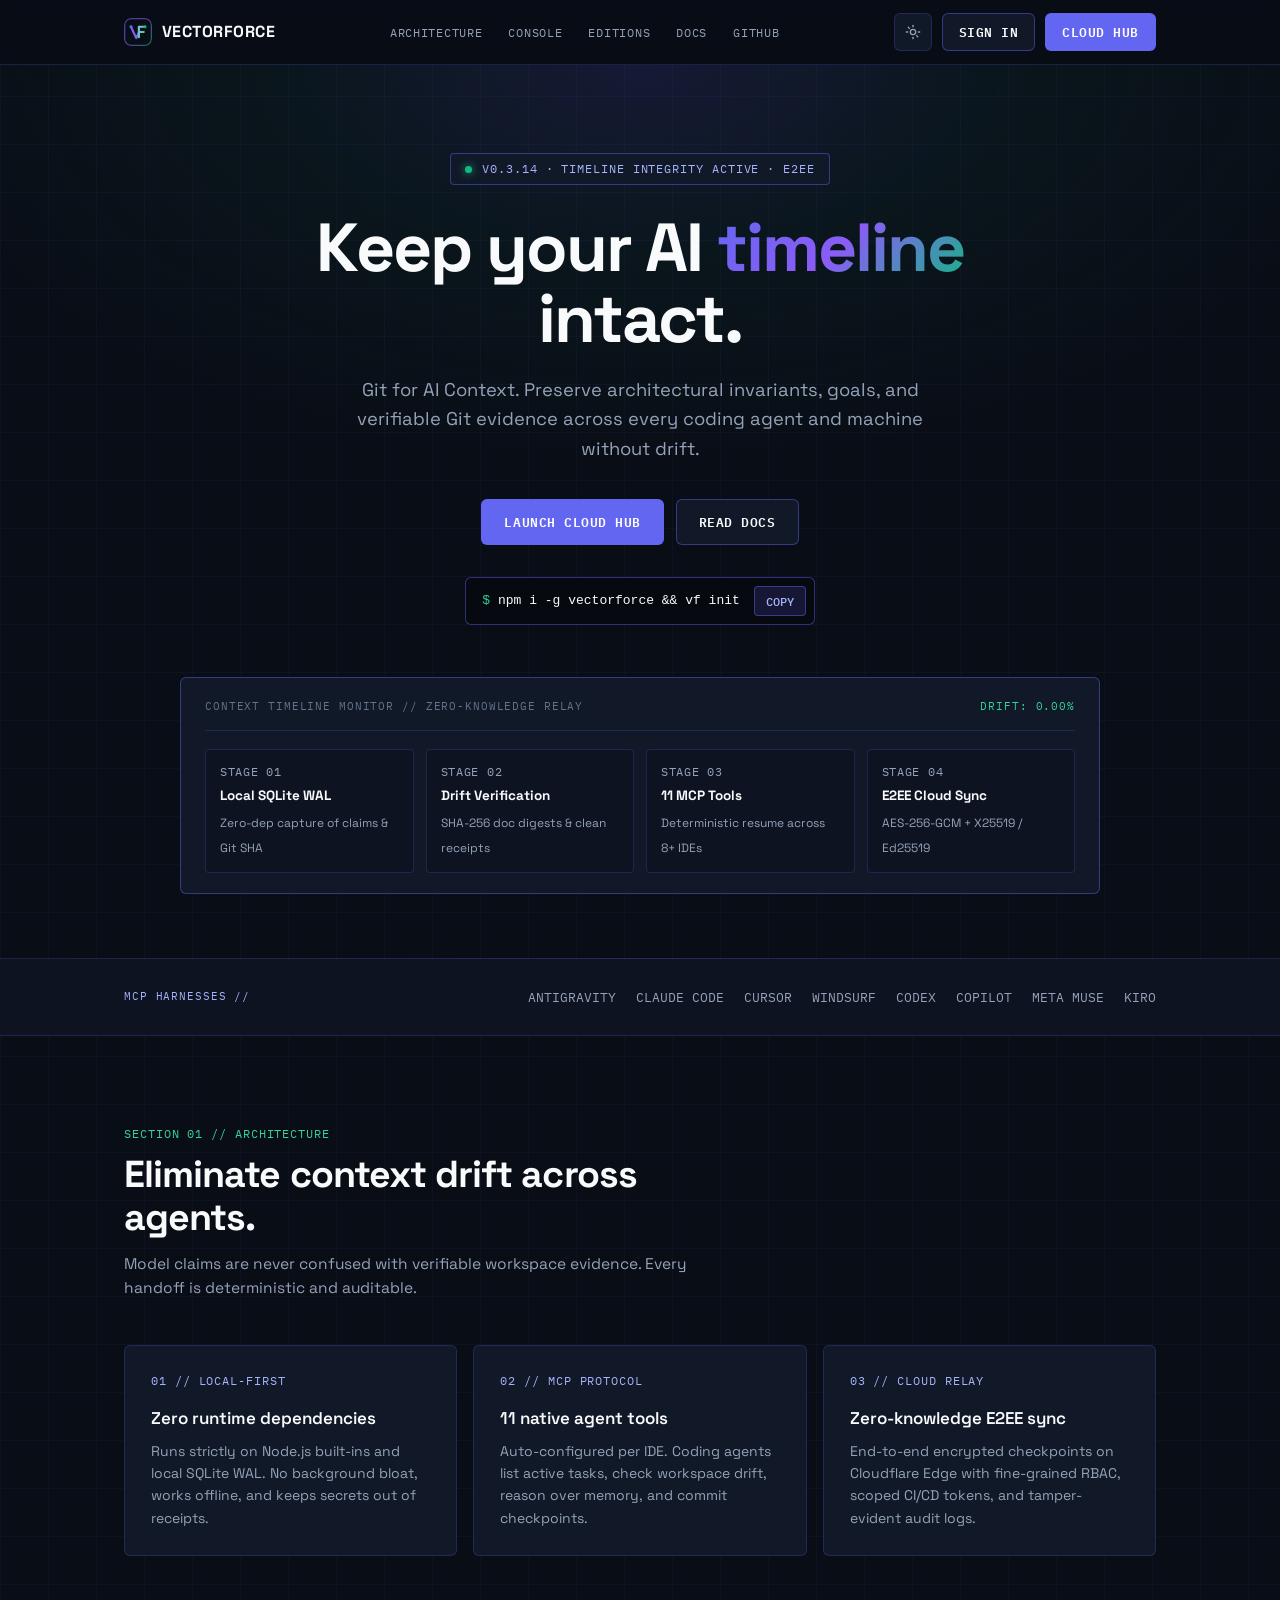
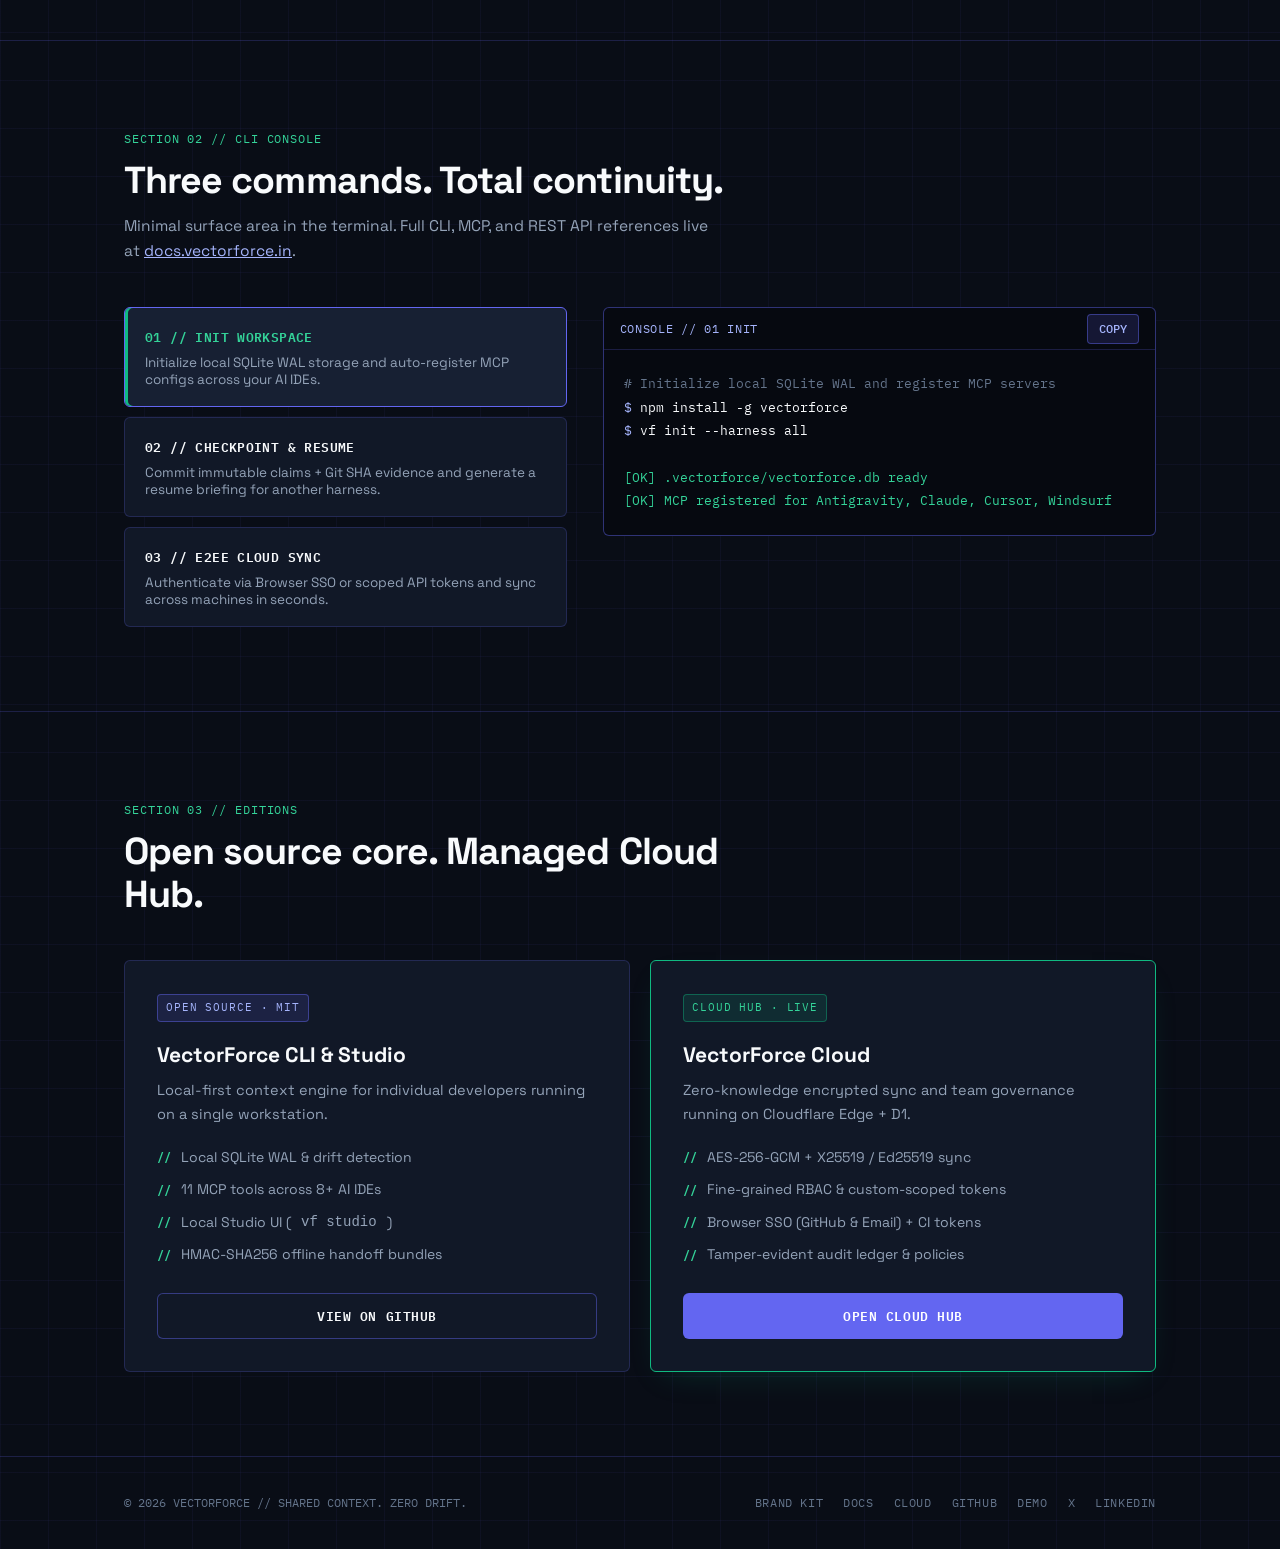
==== commit 94847722: "feat: launch minimalistic brand-themed marketing website and SVG brand kit" ====
--- a/index.html
+++ b/index.html
@@ -1,863 +1,927 @@
 <!DOCTYPE html>
-<html lang="en">
+<html lang="en" data-theme="dark">
 <head>
   <meta charset="UTF-8" />
   <meta name="viewport" content="width=device-width, initial-scale=1.0" />
-  <title>VectorForce (VF) — Git for AI Context | Local-First Engineering Memory</title>
-  <meta name="description" content="VectorForce is a local-first, privacy-preserving engineering context platform and architecture control center for AI coding agents (Google Antigravity, Command Code, Meta Muse, OpenAI Codex)." />
+  <title>VectorForce — Git for AI Context</title>
+  <meta name="description" content="Keep your AI engineering timeline intact. Local-first SQLite WAL, 11 MCP tools, and zero-knowledge encrypted Cloud sync." />
+  <meta property="og:title" content="VectorForce — Git for AI Context" />
+  <meta property="og:description" content="Local-first SQLite WAL, 11 native MCP tools, and zero-knowledge encrypted Cloud sync across every AI coding agent." />
+  <meta property="og:image" content="https://vectorforce.in/assets/brand/og-card.svg" />
+  <meta property="og:url" content="https://vectorforce.in" />
+  <meta name="twitter:card" content="summary_large_image" />
   <link rel="icon" type="image/svg+xml" href="./favicon.svg" />
   <link rel="preconnect" href="https://fonts.googleapis.com" />
   <link rel="preconnect" href="https://fonts.gstatic.com" crossorigin />
-  <link href="https://fonts.googleapis.com/css2?family=Inter:wght@400;500;600;700;800;900&family=JetBrains+Mono:wght@400;500;600;700&display=swap" rel="stylesheet" />
-  <link rel="stylesheet" href="./styles.css?v=0.3.6" />
+  <link href="https://fonts.googleapis.com/css2?family=IBM+Plex+Mono:wght@400;500;600&family=Space+Grotesk:wght@400;500;600;700&display=swap" rel="stylesheet" />
+  <style>
+    /* VectorForce Native Brand System (derived from favicon.svg) */
+    :root {
+      --bg: #090d16;
+      --bg-alt: #0d1321;
+      --surface: #111827;
+      --surface-hover: #172033;
+      --border: rgba(99, 102, 241, 0.22);
+      --border-strong: rgba(99, 102, 241, 0.45);
+      --text: #f8fafc;
+      --text-secondary: #94a3b8;
+      --text-muted: #64748b;
+      --brand-indigo: #6366f1;
+      --brand-indigo-light: #a5b4fc;
+      --brand-violet: #8b5cf6;
+      --brand-emerald: #10b981;
+      --brand-emerald-light: #34d399;
+      --brand-soft: rgba(99, 102, 241, 0.14);
+      --emerald-soft: rgba(16, 185, 129, 0.12);
+      --brand-grad: linear-gradient(135deg, #6366f1 0%, #8b5cf6 50%, #10b981 100%);
+      --btn-bg: #6366f1;
+      --btn-text: #ffffff;
+      --btn-hover: #4f46e5;
+      --code-bg: #060910;
+      --grid-line: rgba(99, 102, 241, 0.055);
+      --font-display: 'Space Grotesk', -apple-system, BlinkMacSystemFont, sans-serif;
+      --font-mono: 'IBM Plex Mono', ui-monospace, SFMono-Regular, Menlo, monospace;
+      --radius: 6px;
+    }
+
+    html[data-theme="light"] {
+      --bg: #f8fafc;
+      --bg-alt: #f1f5f9;
+      --surface: #ffffff;
+      --surface-hover: #f1f5f9;
+      --border: rgba(15, 23, 42, 0.12);
+      --border-strong: rgba(99, 102, 241, 0.4);
+      --text: #090d16;
+      --text-secondary: #475569;
+      --text-muted: #64748b;
+      --brand-indigo: #4f46e5;
+      --brand-indigo-light: #4338ca;
+      --brand-violet: #7c3aed;
+      --brand-emerald: #059669;
+      --brand-emerald-light: #047857;
+      --brand-soft: rgba(79, 70, 229, 0.09);
+      --emerald-soft: rgba(5, 150, 105, 0.1);
+      --btn-bg: #4f46e5;
+      --btn-text: #ffffff;
+      --btn-hover: #4338ca;
+      --code-bg: #090d16;
+      --grid-line: rgba(15, 23, 42, 0.04);
+    }
+
+    *, *::before, *::after { box-sizing: border-box; }
+    html { scroll-behavior: smooth; -webkit-font-smoothing: antialiased; }
+
+    body {
+      margin: 0;
+      font-family: var(--font-display);
+      background-color: var(--bg);
+      background-image:
+        linear-gradient(to right, var(--grid-line) 1px, transparent 1px),
+        linear-gradient(to bottom, var(--grid-line) 1px, transparent 1px);
+      background-size: 48px 48px;
+      color: var(--text);
+      line-height: 1.6;
+      overflow-x: hidden;
+    }
+
+    a { color: inherit; text-decoration: none; }
+
+    .container {
+      width: 100%;
+      max-width: 1080px;
+      margin: 0 auto;
+      padding: 0 24px;
+    }
+
+    /* Sticky Top Console Bar */
+    .navbar {
+      position: sticky;
+      top: 0;
+      z-index: 50;
+      background: color-mix(in srgb, var(--bg) 88%, transparent);
+      backdrop-filter: blur(12px);
+      -webkit-backdrop-filter: blur(12px);
+      border-bottom: 1px solid var(--border);
+    }
+
+    .nav-inner {
+      height: 64px;
+      display: flex;
+      align-items: center;
+      justify-content: space-between;
+      gap: 20px;
+    }
+
+    .brand {
+      display: inline-flex;
+      align-items: center;
+      gap: 10px;
+      font-weight: 700;
+      font-size: 16px;
+      letter-spacing: 0.03em;
+      text-transform: uppercase;
+    }
+
+    .brand img {
+      width: 28px;
+      height: 28px;
+      border-radius: 7px;
+    }
+
+    .nav-links {
+      display: flex;
+      align-items: center;
+      gap: 26px;
+      list-style: none;
+      margin: 0;
+      padding: 0;
+    }
+
+    .nav-links a {
+      font-family: var(--font-mono);
+      font-size: 12px;
+      letter-spacing: 0.06em;
+      text-transform: uppercase;
+      color: var(--text-secondary);
+      transition: color 0.15s ease;
+    }
+
+    .nav-links a:hover { color: var(--brand-emerald-light); }
+
+    .nav-actions {
+      display: flex;
+      align-items: center;
+      gap: 10px;
+    }
+
+    /* Buttons */
+    .btn {
+      display: inline-flex;
+      align-items: center;
+      justify-content: center;
+      gap: 8px;
+      height: 38px;
+      padding: 0 16px;
+      border-radius: var(--radius);
+      font-family: var(--font-mono);
+      font-size: 12.5px;
+      font-weight: 600;
+      letter-spacing: 0.04em;
+      text-transform: uppercase;
+      cursor: pointer;
+      border: 1px solid transparent;
+      transition: all 0.15s ease;
+      white-space: nowrap;
+    }
+
+    .btn-lg { height: 46px; padding: 0 22px; font-size: 13px; }
+    .btn-primary { background: var(--btn-bg); color: var(--btn-text); }
+    .btn-primary:hover { background: var(--btn-hover); }
+    .btn-secondary { background: var(--surface); color: var(--text); border-color: var(--border-strong); }
+    .btn-secondary:hover { background: var(--surface-hover); border-color: var(--brand-emerald); }
+
+    .icon-btn {
+      width: 38px;
+      height: 38px;
+      border-radius: var(--radius);
+      border: 1px solid var(--border);
+      background: var(--surface);
+      color: var(--text-secondary);
+      display: inline-flex;
+      align-items: center;
+      justify-content: center;
+      cursor: pointer;
+    }
+    .icon-btn:hover { color: var(--brand-indigo-light); border-color: var(--brand-indigo); }
+    .mobile-menu-btn { display: none; }
+
+    /* Mobile Drawer */
+    .mobile-drawer {
+      display: none;
+      position: fixed;
+      inset: 64px 0 0 0;
+      background: var(--bg);
+      z-index: 45;
+      padding: 24px;
+      border-top: 1px solid var(--border);
+      flex-direction: column;
+      gap: 6px;
+    }
+    .mobile-drawer.open { display: flex; }
+    .mobile-drawer a {
+      padding: 13px 2px;
+      font-family: var(--font-mono);
+      font-size: 13px;
+      letter-spacing: 0.06em;
+      text-transform: uppercase;
+      color: var(--text-secondary);
+      border-bottom: 1px solid var(--border);
+    }
+    .mobile-drawer .drawer-ctas {
+      margin-top: 20px;
+      display: flex;
+      flex-direction: column;
+      gap: 10px;
+    }
+    .mobile-drawer .drawer-ctas a { border-bottom: none; padding: 0 16px; }
+
+    /* Hero */
+    .hero {
+      padding: 88px 0 64px;
+      text-align: center;
+      border-bottom: 1px solid var(--border);
+      background-image: radial-gradient(60% 45% at 50% 0%, rgba(99, 102, 241, 0.14) 0%, rgba(16, 185, 129, 0.05) 50%, transparent 100%);
+    }
+
+    .status-strip {
+      display: inline-flex;
+      align-items: center;
+      gap: 10px;
+      padding: 6px 14px;
+      border: 1px solid var(--border-strong);
+      border-radius: 4px;
+      background: var(--surface);
+      font-family: var(--font-mono);
+      font-size: 11.5px;
+      letter-spacing: 0.08em;
+      text-transform: uppercase;
+      color: var(--brand-indigo-light);
+      margin-bottom: 28px;
+    }
+
+    .pulse-dot {
+      width: 7px;
+      height: 7px;
+      border-radius: 50%;
+      background: var(--brand-emerald);
+      box-shadow: 0 0 8px var(--brand-emerald);
+    }
+
+    h1 {
+      margin: 0 auto 20px;
+      max-width: 820px;
+      font-size: clamp(2.5rem, 6vw, 4.25rem);
+      font-weight: 700;
+      line-height: 1.04;
+      letter-spacing: -0.03em;
+    }
+
+    .brand-gradient-text {
+      background: var(--brand-grad);
+      -webkit-background-clip: text;
+      background-clip: text;
+      color: transparent;
+    }
+
+    .hero-sub {
+      margin: 0 auto 36px;
+      max-width: 590px;
+      font-size: clamp(1rem, 1.8vw, 1.15rem);
+      color: var(--text-secondary);
+      line-height: 1.6;
+    }
+
+    .hero-actions {
+      display: flex;
+      align-items: center;
+      justify-content: center;
+      flex-wrap: wrap;
+      gap: 12px;
+      margin-bottom: 32px;
+    }
+
+    .install-bar {
+      display: inline-flex;
+      align-items: center;
+      gap: 14px;
+      max-width: 100%;
+      padding: 8px 8px 8px 16px;
+      border-radius: var(--radius);
+      border: 1px solid var(--border-strong);
+      background: var(--code-bg);
+      color: #f8fafc;
+      font-family: var(--font-mono);
+      font-size: 13px;
+      margin-bottom: 52px;
+    }
+    .install-bar code { overflow-x: auto; white-space: nowrap; }
+    .install-bar .p { color: #34d399; margin-right: 8px; user-select: none; }
+
+    .copy-chip {
+      height: 30px;
+      padding: 0 11px;
+      border-radius: 4px;
+      border: 1px solid rgba(99, 102, 241, 0.45);
+      background: rgba(99, 102, 241, 0.16);
+      color: #a5b4fc;
+      font-family: var(--font-mono);
+      font-size: 11.5px;
+      font-weight: 500;
+      text-transform: uppercase;
+      cursor: pointer;
+      flex-shrink: 0;
+    }
+    .copy-chip:hover { background: rgba(99, 102, 241, 0.28); color: #ffffff; }
+
+    /* Context Timeline Monitor Strip */
+    .timeline-monitor {
+      max-width: 920px;
+      margin: 0 auto;
+      background: var(--surface);
+      border: 1px solid var(--border-strong);
+      border-radius: var(--radius);
+      padding: 20px 24px;
+      text-align: left;
+    }
+    .monitor-top {
+      display: flex;
+      align-items: center;
+      justify-content: space-between;
+      flex-wrap: wrap;
+      gap: 8px;
+      font-family: var(--font-mono);
+      font-size: 11px;
+      letter-spacing: 0.08em;
+      text-transform: uppercase;
+      color: var(--text-muted);
+      padding-bottom: 14px;
+      margin-bottom: 18px;
+      border-bottom: 1px solid var(--border);
+    }
+    .monitor-track {
+      display: grid;
+      grid-template-columns: repeat(4, 1fr);
+      gap: 12px;
+    }
+    .t-node {
+      border: 1px solid var(--border);
+      background: var(--bg-alt);
+      border-radius: 4px;
+      padding: 12px 14px;
+    }
+    .t-node-id {
+      font-family: var(--font-mono);
+      font-size: 10.5px;
+      color: var(--brand-emerald-light);
+      letter-spacing: 0.06em;
+      margin-bottom: 4px;
+      display: block;
+    }
+    .t-node strong {
+      display: block;
+      font-size: 13.5px;
+      margin-bottom: 2px;
+    }
+    .t-node span {
+      font-size: 12px;
+      color: var(--text-secondary);
+    }
+
+    /* Harnesses Bar */
+    .harness-bar {
+      padding: 28px 0;
+      border-bottom: 1px solid var(--border);
+      background: var(--bg-alt);
+    }
+    .harness-inner {
+      display: flex;
+      align-items: center;
+      justify-content: space-between;
+      flex-wrap: wrap;
+      gap: 12px 24px;
+    }
+    .harness-tag {
+      font-family: var(--font-mono);
+      font-size: 11px;
+      letter-spacing: 0.08em;
+      text-transform: uppercase;
+      color: var(--brand-indigo-light);
+    }
+    .harness-items {
+      display: flex;
+      flex-wrap: wrap;
+      gap: 8px 20px;
+      font-family: var(--font-mono);
+      font-size: 12.5px;
+      color: var(--text-secondary);
+    }
+
+    /* Sections */
+    section.block {
+      padding: 84px 0;
+      border-bottom: 1px solid var(--border);
+    }
+    .sec-head {
+      max-width: 600px;
+      margin-bottom: 44px;
+    }
+    .sec-code {
+      display: inline-block;
+      font-family: var(--font-mono);
+      font-size: 11.5px;
+      letter-spacing: 0.08em;
+      text-transform: uppercase;
+      color: var(--brand-emerald-light);
+      margin-bottom: 10px;
+    }
+    .sec-head h2 {
+      margin: 0 0 12px;
+      font-size: clamp(1.75rem, 3.4vw, 2.35rem);
+      font-weight: 700;
+      letter-spacing: -0.025em;
+      line-height: 1.15;
+    }
+    .sec-head p {
+      margin: 0;
+      font-size: 15.5px;
+      color: var(--text-secondary);
+    }
+
+    /* 3-Column Dossier Grid */
+    .grid-3 {
+      display: grid;
+      grid-template-columns: repeat(3, 1fr);
+      gap: 16px;
+    }
+    .dossier {
+      background: var(--surface);
+      border: 1px solid var(--border);
+      border-radius: var(--radius);
+      padding: 26px;
+      transition: border-color 0.15s ease;
+    }
+    .dossier:hover { border-color: var(--brand-indigo); }
+    .dossier-num {
+      font-family: var(--font-mono);
+      font-size: 11.5px;
+      color: var(--brand-indigo-light);
+      letter-spacing: 0.08em;
+      margin-bottom: 14px;
+      display: block;
+    }
+    .dossier h3 { margin: 0 0 8px; font-size: 17px; font-weight: 600; }
+    .dossier p { margin: 0; font-size: 14px; color: var(--text-secondary); line-height: 1.6; }
+
+    /* Interactive Console */
+    .workflow-grid {
+      display: grid;
+      grid-template-columns: 1fr 1.25fr;
+      gap: 36px;
+      align-items: start;
+    }
+    .steps { display: flex; flex-direction: column; gap: 10px; }
+    .step-btn {
+      text-align: left;
+      background: var(--surface);
+      border: 1px solid var(--border);
+      border-radius: var(--radius);
+      padding: 18px 20px;
+      cursor: pointer;
+      font-family: inherit;
+      color: var(--text);
+      transition: all 0.15s ease;
+    }
+    .step-btn:hover { background: var(--surface-hover); }
+    .step-btn.active {
+      border-color: var(--brand-indigo);
+      background: var(--surface-hover);
+      box-shadow: inset 3px 0 0 var(--brand-emerald);
+    }
+    .step-title {
+      font-family: var(--font-mono);
+      font-size: 13px;
+      font-weight: 600;
+      letter-spacing: 0.03em;
+      text-transform: uppercase;
+      margin-bottom: 6px;
+      color: var(--text);
+    }
+    .step-btn.active .step-title { color: var(--brand-emerald-light); }
+    .step-desc { margin: 0; font-size: 13.5px; color: var(--text-secondary); }
+
+    .console {
+      background: var(--code-bg);
+      border: 1px solid var(--border-strong);
+      border-radius: var(--radius);
+      overflow: hidden;
+      color: #f8fafc;
+    }
+    .console-bar {
+      height: 42px;
+      padding: 0 16px;
+      border-bottom: 1px solid rgba(99, 102, 241, 0.22);
+      display: flex;
+      align-items: center;
+      justify-content: space-between;
+      font-family: var(--font-mono);
+      font-size: 11.5px;
+      letter-spacing: 0.06em;
+      text-transform: uppercase;
+      color: #a5b4fc;
+    }
+    .console pre {
+      margin: 0;
+      padding: 22px 20px;
+      font-family: var(--font-mono);
+      font-size: 13px;
+      line-height: 1.8;
+      overflow-x: auto;
+    }
+    .c-muted { color: #64748b; }
+    .c-indigo { color: #a5b4fc; }
+    .c-ok { color: #34d399; }
+
+    /* Editions */
+    .grid-2 {
+      display: grid;
+      grid-template-columns: repeat(2, 1fr);
+      gap: 20px;
+    }
+    .edition {
+      background: var(--surface);
+      border: 1px solid var(--border);
+      border-radius: var(--radius);
+      padding: 32px;
+      display: flex;
+      flex-direction: column;
+      justify-content: space-between;
+      gap: 28px;
+    }
+    .edition.featured {
+      border-color: var(--brand-emerald);
+      box-shadow: 0 12px 32px -16px rgba(16, 185, 129, 0.25);
+    }
+    .ed-tag {
+      display: inline-block;
+      font-family: var(--font-mono);
+      font-size: 11px;
+      letter-spacing: 0.08em;
+      text-transform: uppercase;
+      padding: 4px 8px;
+      border-radius: 4px;
+      border: 1px solid var(--border-strong);
+      color: var(--brand-indigo-light);
+      background: var(--brand-soft);
+      margin-bottom: 16px;
+    }
+    .edition.featured .ed-tag {
+      border-color: rgba(16, 185, 129, 0.4);
+      background: var(--emerald-soft);
+      color: var(--brand-emerald-light);
+    }
+    .edition h3 { margin: 0 0 8px; font-size: 21px; font-weight: 700; }
+    .edition > div > p { margin: 0 0 20px; font-size: 14.5px; color: var(--text-secondary); }
+    .ed-list {
+      list-style: none;
+      margin: 0;
+      padding: 0;
+      display: flex;
+      flex-direction: column;
+      gap: 10px;
+      font-size: 14px;
+      color: var(--text-secondary);
+    }
+    .ed-list li { display: flex; align-items: center; gap: 10px; }
+    .ed-list li::before {
+      content: "//";
+      font-family: var(--font-mono);
+      font-size: 12px;
+      color: var(--brand-emerald-light);
+      font-weight: 600;
+    }
+
+    /* Footer */
+    footer {
+      padding: 36px 0;
+      font-family: var(--font-mono);
+      font-size: 12px;
+      color: var(--text-muted);
+    }
+    .footer-inner {
+      display: flex;
+      align-items: center;
+      justify-content: space-between;
+      flex-wrap: wrap;
+      gap: 16px;
+    }
+    .footer-links { display: flex; align-items: center; flex-wrap: wrap; gap: 20px; text-transform: uppercase; letter-spacing: 0.05em; }
+    .footer-links a:hover { color: var(--brand-emerald-light); }
+
+    @media (max-width: 900px) {
+      .nav-links, .nav-actions .desktop-only { display: none; }
+      .mobile-menu-btn { display: inline-flex; }
+      .grid-3, .grid-2, .workflow-grid, .monitor-track { grid-template-columns: 1fr; }
+      .hero { padding: 56px 0 48px; }
+      section.block { padding: 60px 0; }
+    }
+    @media (max-width: 520px) {
+      .container { padding: 0 18px; }
+      .hero-actions { flex-direction: column; width: 100%; }
+      .hero-actions .btn { width: 100%; }
+      .install-bar { width: 100%; justify-content: space-between; }
+    }
+  </style>
 </head>
 <body>
-  <!-- Ambient Background Mesh -->
-  <div class="ambient-bg" aria-hidden="true">
-    <div class="ambient-grid"></div>
-    <div class="ambient-orb orb-1"></div>
-    <div class="ambient-orb orb-2"></div>
-    <div class="ambient-orb orb-3"></div>
-  </div>
-
-  <!-- Sticky Navigation Bar -->
   <header class="navbar">
     <div class="container nav-inner">
       <a href="#" class="brand">
-        <img src="./favicon.svg" alt="VectorForce Logo" class="brand-logo" />
+        <img src="./favicon.svg" alt="VectorForce" />
         <span>VectorForce</span>
-        <span class="brand-badge" id="vf-version-badge" data-dynamic-version>v0.3.13</span>
       </a>
 
       <ul class="nav-links">
-        <li><a href="#why-vectorforce">Why VectorForce</a></li>
-        <li><a href="#demo-video">Demo</a></li>
-        <li><a href="#studio-preview">Studio UI</a></li>
-        <li><a href="#installation">Quickstart</a></li>
-        <li>
-          <a href="#cloud-edition" class="nav-cloud-pill">
-            <span>☁️ Cloud</span>
-            <span class="cloud-badge-mini">Live</span>
-          </a>
-        </li>
-        <li><a href="https://docs.vectorforce.in" target="_blank" rel="noopener noreferrer">Docs ↗</a></li>
+        <li><a href="#pillars">Architecture</a></li>
+        <li><a href="#workflow">Console</a></li>
+        <li><a href="#editions">Editions</a></li>
+        <li><a href="https://docs.vectorforce.in" target="_blank" rel="noopener noreferrer">Docs</a></li>
+        <li><a href="https://github.com/getvectorforce/VectorForce" target="_blank" rel="noopener noreferrer">GitHub</a></li>
       </ul>
 
       <div class="nav-actions">
-        <button id="theme-toggle" class="icon-btn" title="Toggle Dark/Light Theme" aria-label="Switch to light mode">
-          <svg width="18" height="18" viewBox="0 0 24 24" fill="none" stroke="currentColor" stroke-width="2">
-            <circle cx="12" cy="12" r="5"/>
-            <line x1="12" y1="1" x2="12" y2="3"/>
-            <line x1="12" y1="21" x2="12" y2="23"/>
-            <line x1="4.22" y1="4.22" x2="5.64" y2="5.64"/>
-            <line x1="18.36" y1="18.36" x2="19.78" y2="19.78"/>
-            <line x1="1" y1="12" x2="3" y2="12"/>
-            <line x1="21" y1="12" x2="23" y2="12"/>
-            <line x1="4.22" y1="19.78" x2="5.64" y2="18.36"/>
-            <line x1="18.36" y1="5.64" x2="19.78" y2="4.22"/>
-          </svg>
+        <button class="icon-btn" id="themeToggle" type="button" aria-label="Toggle Dark / Light" title="Toggle Dark / Light">
+          <svg width="16" height="16" viewBox="0 0 24 24" fill="none" stroke="currentColor" stroke-width="2" stroke-linecap="round" stroke-linejoin="round"><circle cx="12" cy="12" r="4"/><path d="M12 2v2"/><path d="M12 20v2"/><path d="m4.93 4.93 1.41 1.41"/><path d="m17.66 17.66 1.41 1.41"/><path d="M2 12h2"/><path d="M20 12h2"/></svg>
         </button>
-        <a href="https://youtu.be/Ufb_IjCU2l4" target="_blank" rel="noopener noreferrer" class="icon-btn" title="Watch Demo Video on YouTube" aria-label="YouTube">
-          <svg width="18" height="18" viewBox="0 0 24 24" fill="#ef4444"><path d="M23.498 6.186a3.016 3.016 0 0 0-2.122-2.136C19.505 3.545 12 3.545 12 3.545s-7.505 0-9.377.505A3.017 3.017 0 0 0 .502 6.186C0 8.07 0 12 0 12s0 3.93.502 5.814a3.016 3.016 0 0 0 2.122 2.136c1.871.505 9.376.505 9.376.505s7.505 0 9.377-.505a3.015 3.015 0 0 0 2.122-2.136C24 15.93 24 12 24 12s0-3.93-.502-5.814zM9.545 15.568V8.432L15.818 12l-6.273 3.568z"/></svg>
-        </a>
-        <a href="https://x.com/Vectorforce26" target="_blank" rel="noopener noreferrer" class="icon-btn" title="Follow @Vectorforce26 on X" aria-label="X (Twitter)">
-          <svg width="15" height="15" viewBox="0 0 24 24" fill="currentColor"><path d="M18.244 2.25h3.308l-7.227 8.26 8.502 11.24H16.17l-5.214-6.817L4.99 21.75H1.68l7.73-8.835L1.254 2.25H8.08l4.713 6.231zm-1.161 17.52h1.833L7.084 4.126H5.117z"/></svg>
-        </a>
-        <a href="https://www.linkedin.com/company/vectorforce" target="_blank" rel="noopener noreferrer" class="icon-btn" title="Follow VectorForce on LinkedIn" aria-label="LinkedIn">
-          <svg width="16" height="16" viewBox="0 0 24 24" fill="#0a66c2"><path d="M19 0h-14c-2.761 0-5 2.239-5 5v14c0 2.761 2.239 5 5 5h14c2.762 0 5-2.239 5-5v-14c0-2.761-2.238-5-5-5zm-11 19h-3v-11h3v11zm-1.5-12.268c-.966 0-1.75-.79-1.75-1.764s.784-1.764 1.75-1.764 1.75.79 1.75 1.764-.783 1.764-1.75 1.764zm13.5 12.268h-3v-5.604c0-3.368-4-3.113-4 0v5.604h-3v-11h3v1.765c1.396-2.586 7-2.777 7 2.476v6.759z"/></svg>
-        </a>
-        <a href="https://github.com/getvectorforce/VectorForce" target="_blank" rel="noopener noreferrer" class="btn btn-secondary nav-github-btn">
-          <svg width="17" height="17" viewBox="0 0 24 24" fill="currentColor">
-            <path d="M12 0C5.37 0 0 5.37 0 12c0 5.31 3.435 9.795 8.205 11.385.6.105.825-.255.825-.57 0-.285-.015-1.23-.015-2.235-3.015.555-3.795-.735-4.035-1.41-.135-.345-.72-1.41-1.23-1.695-.42-.225-1.02-.78-.015-.795.945-.015 1.62.87 1.845 1.23 1.08 1.815 2.805 1.305 3.495.99.105-.78.42-1.305.765-1.605-2.67-.3-5.46-1.335-5.46-5.925 0-1.305.465-2.385 1.23-3.225-.12-.3-.54-1.53.12-3.18 0 0 1.005-.315 3.3 1.23.96-.27 1.98-.405 3-.405s2.04.135 3 .405c2.295-1.56 3.3-1.23 3.3-1.23.66 1.65.24 2.88.12 3.18.765.84 1.23 1.905 1.23 3.225 0 4.605-2.805 5.625-5.475 5.925.435.375.81 1.095.81 2.22 0 1.605-.015 2.895-.015 3.3 0 .315.225.69.825.57A12.02 12.02 0 0024 12c0-6.63-5.37-12-12-12z"/>
-          </svg>
-          <span>GitHub</span>
-        </a>
-        <a href="#installation" class="btn btn-primary nav-cta-btn">Get Started</a>
-        <button id="mobile-menu-btn" class="icon-btn mobile-menu-btn" aria-label="Open navigation menu">
-          <svg width="20" height="20" viewBox="0 0 24 24" fill="none" stroke="currentColor" stroke-width="2">
-            <line x1="3" y1="6" x2="21" y2="6"/>
-            <line x1="3" y1="12" x2="21" y2="12"/>
-            <line x1="3" y1="18" x2="21" y2="18"/>
-          </svg>
+        <a href="https://cloud.vectorforce.in/login" target="_blank" rel="noopener noreferrer" class="btn btn-secondary desktop-only">Sign In</a>
+        <a href="https://cloud.vectorforce.in" target="_blank" rel="noopener noreferrer" class="btn btn-primary desktop-only">Cloud Hub</a>
+        <button class="icon-btn mobile-menu-btn" id="mobileMenuBtn" type="button" aria-label="Open menu">
+          <svg width="18" height="18" viewBox="0 0 24 24" fill="none" stroke="currentColor" stroke-width="2" stroke-linecap="round"><line x1="4" y1="7" x2="20" y2="7"/><line x1="4" y1="12" x2="20" y2="12"/><line x1="4" y1="17" x2="20" y2="17"/></svg>
         </button>
       </div>
     </div>
   </header>
 
-  <!-- Responsive Mobile Off-Canvas Drawer -->
-  <div class="mobile-drawer" id="mobile-drawer" aria-hidden="true">
-    <div class="mobile-drawer-header">
-      <a href="#" class="brand">
-        <img src="./favicon.svg" alt="VectorForce Logo" class="brand-logo" />
-        <span>VectorForce</span>
-        <span class="brand-badge" data-dynamic-version>v0.3.13</span>
-      </a>
-      <button class="icon-btn" id="mobile-close-btn" aria-label="Close navigation menu">
-        <svg width="20" height="20" viewBox="0 0 24 24" fill="none" stroke="currentColor" stroke-width="2">
-          <line x1="18" y1="6" x2="6" y2="18"/>
-          <line x1="6" y1="6" x2="18" y2="18"/>
-        </svg>
-      </button>
+  <nav class="mobile-drawer" id="mobileDrawer" aria-label="Mobile navigation">
+    <a href="#pillars" class="drawer-link">Architecture</a>
+    <a href="#workflow" class="drawer-link">Console</a>
+    <a href="#editions" class="drawer-link">Editions</a>
+    <a href="https://docs.vectorforce.in" target="_blank" rel="noopener noreferrer">Docs</a>
+    <a href="https://github.com/getvectorforce/VectorForce" target="_blank" rel="noopener noreferrer">GitHub</a>
+    <div class="drawer-ctas">
+      <a href="https://cloud.vectorforce.in" target="_blank" rel="noopener noreferrer" class="btn btn-primary btn-lg">Open Cloud Hub</a>
+      <a href="https://cloud.vectorforce.in/login" target="_blank" rel="noopener noreferrer" class="btn btn-secondary btn-lg">Sign In</a>
     </div>
-    <ul class="mobile-nav-links">
-      <li><a href="#why-vectorforce" class="mobile-nav-link">Why VectorForce</a></li>
-      <li><a href="#demo-video" class="mobile-nav-link">Demo Video</a></li>
-      <li><a href="#studio-preview" class="mobile-nav-link">Studio UI</a></li>
-      <li><a href="#installation" class="mobile-nav-link">Quickstart</a></li>
-      <li><a href="#cloud-edition" class="mobile-nav-link" style="color: #fbbf24;">☁️ Cloud Edition (Live)</a></li>
-      <li><a href="https://docs.vectorforce.in" target="_blank" rel="noopener noreferrer" class="mobile-nav-link">Docs ↗</a></li>
-    </ul>
-    <div class="mobile-drawer-footer">
-      <a href="https://github.com/getvectorforce/VectorForce" target="_blank" rel="noopener noreferrer" class="btn btn-secondary" style="width: 100%; justify-content: center;">
-        View on GitHub
-      </a>
-      <a href="#installation" class="btn btn-primary mobile-nav-link" style="width: 100%; justify-content: center;">
-        Get Started Free
-      </a>
-    </div>
-  </div>
-  <div class="mobile-backdrop" id="mobile-backdrop" aria-hidden="true"></div>
-
-  <!-- Hero Section -->
+  </nav>
+
   <main>
     <section class="hero">
       <div class="container">
-        <div class="hero-pills">
-          <span class="pill"><span class="pill-dot"></span> Local-First SQLite WAL</span>
-          <span class="pill">Zero Backend Runtime Dependencies</span>
-          <span class="pill">Meta Muse &amp; Llama Reasoning Ready</span>
-        </div>
-
-        <h1 class="hero-title">
-          <span class="gradient-text">Git for AI Context.</span><br />
-          End Coding Agent Amnesia.
-        </h1>
-
-        <p class="hero-subtitle">
-          Git tracks your source code. <strong>VectorForce</strong> tracks your AI coding agent’s architectural decisions, non-negotiable constraints, and verifiable workspace evidence—so you can switch seamlessly between <strong>Google Antigravity</strong>, <strong>Meta Muse</strong>, <strong>Claude Code</strong>, <strong>Cursor</strong>, <strong>Windsurf</strong>, <strong>GitHub Copilot</strong>, and <strong>OpenAI Codex</strong> without losing a single thought.
+        <div class="status-strip">
+          <span class="pulse-dot"></span>
+          <span>V0.3.14 &middot; TIMELINE INTEGRITY ACTIVE &middot; E2EE</span>
+        </div>
+
+        <h1>Keep your AI <span class="brand-gradient-text">timeline</span> intact.</h1>
+
+        <p class="hero-sub">
+          Git for AI Context. Preserve architectural invariants, goals, and verifiable Git evidence across every coding agent and machine without drift.
         </p>
 
-        <div class="hero-cta-row">
-          <a href="#installation" class="btn btn-primary btn-lg">
-            <span>Free OSS Installation</span>
-            <svg width="18" height="18" viewBox="0 0 24 24" fill="none" stroke="currentColor" stroke-width="2.2"><line x1="5" y1="12" x2="19" y2="12"/><polyline points="12 5 19 12 12 19"/></svg>
-          </a>
-          <a href="https://youtu.be/Ufb_IjCU2l4" target="_blank" rel="noopener noreferrer" class="btn btn-secondary btn-lg" style="border-color: rgba(239, 68, 68, 0.45); background: rgba(239, 68, 68, 0.08);">
-            <svg width="18" height="18" viewBox="0 0 24 24" fill="#ef4444"><path d="M23.498 6.186a3.016 3.016 0 0 0-2.122-2.136C19.505 3.545 12 3.545 12 3.545s-7.505 0-9.377.505A3.017 3.017 0 0 0 .502 6.186C0 8.07 0 12 0 12s0 3.93.502 5.814a3.016 3.016 0 0 0 2.122 2.136c1.871.505 9.376.505 9.376.505s7.505 0 9.377-.505a3.015 3.015 0 0 0 2.122-2.136C24 15.93 24 12 24 12s0-3.93-.502-5.814zM9.545 15.568V8.432L15.818 12l-6.273 3.568z"/></svg>
-            <span>Watch Demo (2m 21s) ↗</span>
-          </a>
-          <a href="https://cloud.vectorforce.in/?project=proj-meta-e2ee" target="_blank" rel="noopener noreferrer" class="btn btn-cloud-live btn-lg">
-            <span>☁️ Live Cloud Hub ↗</span>
-          </a>
-        </div>
-
-        <!-- 1-Line Quick Install Copy Box -->
-        <div class="quick-install-box" role="region" aria-label="Quick install command">
-          <span class="quick-install-prompt">$</span>
-          <span class="quick-install-cmd">npx vectorforce init &amp;&amp; npx vectorforce studio</span>
-          <button class="copy-chip" data-copy="npx vectorforce init && npx vectorforce studio">
-            Copy
-          </button>
-        </div>
-
-        <!-- Supported Harnesses Strip -->
-        <div class="harness-strip">
-          <span class="harness-strip-label">Works natively via MCP with:</span>
-          <div class="harness-badges">
-            <span class="harness-chip">⚡ Google Antigravity</span>
-            <span class="harness-chip">🦙 Meta Muse</span>
-            <span class="harness-chip">⌘ Claude / Command Code</span>
-            <span class="harness-chip">◈ OpenAI Codex</span>
-            <span class="harness-chip">🖱️ Cursor IDE</span>
-            <span class="harness-chip">🌊 Windsurf Cascade</span>
-            <span class="harness-chip">🐙 GitHub Copilot</span>
-            <span class="harness-chip">⚡ Kiro IDE</span>
+        <div class="hero-actions">
+          <a href="https://cloud.vectorforce.in" target="_blank" rel="noopener noreferrer" class="btn btn-primary btn-lg">Launch Cloud Hub</a>
+          <a href="https://docs.vectorforce.in" target="_blank" rel="noopener noreferrer" class="btn btn-secondary btn-lg">Read Docs</a>
+        </div>
+
+        <div class="install-bar">
+          <code><span class="p">$</span>npm i -g vectorforce &amp;&amp; vf init</code>
+          <button type="button" class="copy-chip" data-copy="npm i -g vectorforce && vf init">Copy</button>
+        </div>
+
+        <!-- Context Timeline Monitor -->
+        <div class="timeline-monitor" aria-label="Context Continuity Timeline">
+          <div class="monitor-top">
+            <span>CONTEXT TIMELINE MONITOR // ZERO-KNOWLEDGE RELAY</span>
+            <span style="color:var(--brand-emerald-light);">DRIFT: 0.00%</span>
           </div>
-        </div>
-
-        <!-- Mascot & Community Banner -->
-        <div class="hero-mascot-banner">
-          <img src="./assets/vectorforce-banner.jpg" alt="VectorForce — Shared Context. Collective Intelligence." class="banner-img" />
+          <div class="monitor-track">
+            <div class="t-node">
+              <span class="t-node-id">STAGE 01</span>
+              <strong>Local SQLite WAL</strong>
+              <span>Zero-dep capture of claims &amp; Git SHA</span>
+            </div>
+            <div class="t-node">
+              <span class="t-node-id">STAGE 02</span>
+              <strong>Drift Verification</strong>
+              <span>SHA-256 doc digests &amp; clean receipts</span>
+            </div>
+            <div class="t-node">
+              <span class="t-node-id">STAGE 03</span>
+              <strong>11 MCP Tools</strong>
+              <span>Deterministic resume across 8+ IDEs</span>
+            </div>
+            <div class="t-node">
+              <span class="t-node-id">STAGE 04</span>
+              <strong>E2EE Cloud Sync</strong>
+              <span>AES-256-GCM + X25519 / Ed25519</span>
+            </div>
+          </div>
         </div>
       </div>
     </section>
 
-    <!-- Intuitive Explanation: Before vs After VectorForce -->
-    <section id="why-vectorforce">
+    <div class="harness-bar">
+      <div class="container harness-inner">
+        <span class="harness-tag">MCP HARNESSES //</span>
+        <div class="harness-items">
+          <span>ANTIGRAVITY</span>
+          <span>CLAUDE CODE</span>
+          <span>CURSOR</span>
+          <span>WINDSURF</span>
+          <span>CODEX</span>
+          <span>COPILOT</span>
+          <span>META MUSE</span>
+          <span>KIRO</span>
+        </div>
+      </div>
+    </div>
+
+    <!-- 3-Column Dossier -->
+    <section class="block" id="pillars">
       <div class="container">
-        <div class="section-header">
-          <span class="eyebrow">Understand It In 10 Seconds</span>
-          <h2 class="section-title">Why AI Coding Agents Break Your Architecture</h2>
-          <p class="section-subtitle">
-            Every time you close a chat window or switch tools, your agent forgets <em>why</em> your code was designed that way. VectorForce replaces ephemeral chat history with cryptographic engineering memory.
-          </p>
-        </div>
-
-        <div class="metaphor-grid">
-          <!-- Without VectorForce -->
-          <div class="comparison-card bad">
-            <span class="comparison-tag">✗ Without VectorForce</span>
-            <h3>Ephemeral Chat = Agent Amnesia</h3>
-            <p class="desc">Each coding agent session starts blind, guessing your rules and silently breaking prior invariants.</p>
-            <div class="flow-steps">
-              <div class="flow-step">
-                <span class="flow-icon">1</span>
-                <div><strong>Vanishing Decisions:</strong> Architectural trade-offs and security boundaries disappear when the context window resets.</div>
-              </div>
-              <div class="flow-step">
-                <span class="flow-icon">2</span>
-                <div><strong>Silent Workspace Drift:</strong> Teammates or other agents edit files, and your current agent continues with stale assumptions.</div>
-              </div>
-              <div class="flow-step">
-                <span class="flow-icon">3</span>
-                <div><strong>Locked Into One Tool:</strong> Starting a feature in Antigravity and finishing it in Command Code or Codex requires re-explaining everything.</div>
-              </div>
-              <div class="flow-step">
-                <span class="flow-icon">4</span>
-                <div><strong>Hallucinated Ground Truth:</strong> Agents confuse their own unverified claims with actual Git and file state.</div>
-              </div>
-            </div>
-          </div>
-
-          <!-- With VectorForce -->
-          <div class="comparison-card good">
-            <span class="comparison-tag">✓ With VectorForce</span>
-            <h3>Cryptographic Context Continuity</h3>
-            <p class="desc">Immutable checkpoints bind model intent to verifiable Git commits and SHA-256 file hashes.</p>
-            <div class="flow-steps">
-              <div class="flow-step">
-                <span class="flow-icon">✓</span>
-                <div><strong>Immutable Checkpoints:</strong> Goals, non-negotiable constraints, and ADRs are committed to a local SQLite WAL store.</div>
-              </div>
-              <div class="flow-step">
-                <span class="flow-icon">✓</span>
-                <div><strong>Automatic Drift Detection:</strong> Before resuming work, VectorForce compares current Git HEAD and file SHA-256 hashes against the last checkpoint.</div>
-              </div>
-              <div class="flow-step">
-                <span class="flow-icon">✓</span>
-                <div><strong>Instant Cross-Harness Resume:</strong> Start in Antigravity, run <code>vf resume</code> in Command Code, Muse, or Codex, and pick up immediately.</div>
-              </div>
-              <div class="flow-step">
-                <span class="flow-icon">✓</span>
-                <div><strong>Claims vs. Evidence Fencing:</strong> Model assertions (<em>claims</em>) are strictly separated from cryptographic observations (<em>evidence</em>).</div>
-              </div>
-            </div>
-          </div>
+        <div class="sec-head">
+          <span class="sec-code">SECTION 01 // ARCHITECTURE</span>
+          <h2>Eliminate context drift across agents.</h2>
+          <p>Model claims are never confused with verifiable workspace evidence. Every handoff is deterministic and auditable.</p>
+        </div>
+
+        <div class="grid-3">
+          <article class="dossier">
+            <span class="dossier-num">01 // LOCAL-FIRST</span>
+            <h3>Zero runtime dependencies</h3>
+            <p>Runs strictly on Node.js built-ins and local SQLite WAL. No background bloat, works offline, and keeps secrets out of receipts.</p>
+          </article>
+          <article class="dossier">
+            <span class="dossier-num">02 // MCP PROTOCOL</span>
+            <h3>11 native agent tools</h3>
+            <p>Auto-configured per IDE. Coding agents list active tasks, check workspace drift, reason over memory, and commit checkpoints.</p>
+          </article>
+          <article class="dossier">
+            <span class="dossier-num">03 // CLOUD RELAY</span>
+            <h3>Zero-knowledge E2EE sync</h3>
+            <p>End-to-end encrypted checkpoints on Cloudflare Edge with fine-grained RBAC, scoped CI/CD tokens, and tamper-evident audit logs.</p>
+          </article>
         </div>
       </div>
     </section>
 
-    <!-- Demo Video Placeholder & Interactive Walkthrough -->
-    <section id="demo-video">
+    <!-- Interactive Console -->
+    <section class="block" id="workflow">
       <div class="container">
-        <div class="section-header">
-          <span class="eyebrow">Product Walkthrough</span>
-          <h2 class="section-title">See VectorForce in Action</h2>
-          <p class="section-subtitle">
-            Watch how VectorForce captures checkpoints, detects silent workspace drift, reasons over engineering memory with Meta Llama/Muse, and hands off context across harnesses.
-          </p>
-        </div>
-
-        <div class="video-showcase-wrapper">
-          <div class="video-frame-card">
-            <div class="video-topbar">
-              <div class="window-dots">
-                <span class="window-dot dot-red"></span>
-                <span class="window-dot dot-yellow"></span>
-                <span class="window-dot dot-green"></span>
-              </div>
-              <span>VectorForce 3-Minute Product Walkthrough • 1080p HD</span>
-              <a href="https://youtu.be/Ufb_IjCU2l4" target="_blank" rel="noopener noreferrer" style="color: #ef4444; font-size: 0.8rem; text-decoration: none; font-weight: 600;">Watch on YouTube ↗</a>
+        <div class="sec-head">
+          <span class="sec-code">SECTION 02 // CLI CONSOLE</span>
+          <h2>Three commands. Total continuity.</h2>
+          <p>Minimal surface area in the terminal. Full CLI, MCP, and REST API references live at <a href="https://docs.vectorforce.in" target="_blank" rel="noopener noreferrer" style="color:var(--brand-indigo-light);text-decoration:underline;">docs.vectorforce.in</a>.</p>
+        </div>
+
+        <div class="workflow-grid">
+          <div class="steps" role="tablist">
+            <button type="button" class="step-btn active" data-step="0">
+              <div class="step-title">01 // INIT WORKSPACE</div>
+              <p class="step-desc">Initialize local SQLite WAL storage and auto-register MCP configs across your AI IDEs.</p>
+            </button>
+            <button type="button" class="step-btn" data-step="1">
+              <div class="step-title">02 // CHECKPOINT &amp; RESUME</div>
+              <p class="step-desc">Commit immutable claims + Git SHA evidence and generate a resume briefing for another harness.</p>
+            </button>
+            <button type="button" class="step-btn" data-step="2">
+              <div class="step-title">03 // E2EE CLOUD SYNC</div>
+              <p class="step-desc">Authenticate via Browser SSO or scoped API tokens and sync across machines in seconds.</p>
+            </button>
+          </div>
+
+          <div class="console">
+            <div class="console-bar">
+              <span id="termLabel">CONSOLE // 01 INIT</span>
+              <button type="button" class="copy-chip" id="termCopyBtn">Copy</button>
             </div>
-
-            <div class="video-stage" style="position: relative; padding-bottom: 56.25%; height: 0; overflow: hidden; border-radius: 8px; background: #000;">
-              <iframe
-                src="https://www.youtube-nocookie.com/embed/Ufb_IjCU2l4?rel=0&modestbranding=1"
-                title="VectorForce — Git for AI Context Product Demo"
-                style="position: absolute; top: 0; left: 0; width: 100%; height: 100%; border: 0;"
-                allow="accelerometer; autoplay; clipboard-write; encrypted-media; gyroscope; picture-in-picture; web-share"
-                allowfullscreen>
-              </iframe>
-            </div>
-
-            <!-- Action Buttons for Social & Community -->
-            <div class="video-actions-row" style="display: flex; gap: 12px; justify-content: center; margin-top: 1.5rem; flex-wrap: wrap;">
-              <a href="https://youtu.be/Ufb_IjCU2l4" target="_blank" rel="noopener noreferrer" class="btn btn-secondary" style="background: rgba(239, 68, 68, 0.15); border-color: rgba(239, 68, 68, 0.4); color: #fca5a5;">
-                <svg width="18" height="18" viewBox="0 0 24 24" fill="currentColor"><path d="M23.498 6.186a3.016 3.016 0 0 0-2.122-2.136C19.505 3.545 12 3.545 12 3.545s-7.505 0-9.377.505A3.017 3.017 0 0 0 .502 6.186C0 8.07 0 12 0 12s0 3.93.502 5.814a3.016 3.016 0 0 0 2.122 2.136c1.871.505 9.376.505 9.376.505s7.505 0 9.377-.505a3.015 3.015 0 0 0 2.122-2.136C24 15.93 24 12 24 12s0-3.93-.502-5.814zM9.545 15.568V8.432L15.818 12l-6.273 3.568z"/></svg>
-                <span>Watch on YouTube (2m 21s) ↗</span>
-              </a>
-              <a href="https://x.com/Vectorforce26/status/2118121822176809265" target="_blank" rel="noopener noreferrer" class="btn btn-secondary" style="background: rgba(255, 255, 255, 0.08); border-color: rgba(255, 255, 255, 0.2);">
-                <svg width="16" height="16" viewBox="0 0 24 24" fill="currentColor"><path d="M18.244 2.25h3.308l-7.227 8.26 8.502 11.24H16.17l-5.214-6.817L4.99 21.75H1.68l7.73-8.835L1.254 2.25H8.08l4.713 6.231zm-1.161 17.52h1.833L7.084 4.126H5.117z"/></svg>
-                <span>Contest Post on X ↗</span>
-              </a>
-              <a href="https://www.linkedin.com/company/vectorforce" target="_blank" rel="noopener noreferrer" class="btn btn-secondary" style="background: rgba(10, 102, 194, 0.15); border-color: rgba(10, 102, 194, 0.4); color: #93c5fd;">
-                <svg width="16" height="16" viewBox="0 0 24 24" fill="currentColor"><path d="M19 0h-14c-2.761 0-5 2.239-5 5v14c0 2.761 2.239 5 5 5h14c2.762 0 5-2.239 5-5v-14c0-2.761-2.238-5-5-5zm-11 19h-3v-11h3v11zm-1.5-12.268c-.966 0-1.75-.79-1.75-1.764s.784-1.764 1.75-1.764 1.75.79 1.75 1.764-.783 1.764-1.75 1.764zm13.5 12.268h-3v-5.604c0-3.368-4-3.113-4 0v5.604h-3v-11h3v1.765c1.396-2.586 7-2.777 7 2.476v6.759z"/></svg>
-                <span>Follow on LinkedIn ↗</span>
-              </a>
-            </div>
+            <pre id="termBody"></pre>
           </div>
-          <p class="video-replace-note">
-            💡 <strong>Video Placeholder Ready:</strong> Replace the placeholder in <code>index.html</code> (line 195) with your <code>./demo.mp4</code> file or YouTube/Loom embed URL anytime.
-          </p>
         </div>
       </div>
     </section>
 
-    <!-- Core Architecture Pillars -->
-    <section id="features">
+    <!-- OSS vs Cloud -->
+    <section class="block" id="editions">
       <div class="container">
-        <div class="section-header">
-          <span class="eyebrow">Core Capabilities</span>
-          <h2 class="section-title">Engineered for Privacy, Speed &amp; Verifiability</h2>
-          <p class="section-subtitle">
-            Built from the ground up using pure Node.js built-ins (<code>node:sqlite</code>, <code>node:crypto</code>, <code>node:http</code>) with zero third-party runtime dependencies.
-          </p>
-        </div>
-
-        <div class="features-grid">
-          <div class="feature-card">
-            <div class="feature-icon-box icon-indigo">🔒</div>
-            <h3>Claims vs. Evidence Fencing</h3>
-            <p>
-              Model assertions (goals, constraints, ADRs) are recorded as <code>claims</code>. Git commit SHAs and SHA-256 document hashes are recorded as <code>evidence</code>—preventing AI hallucinations from masquerading as ground truth.
-            </p>
+        <div class="sec-head">
+          <span class="sec-code">SECTION 03 // EDITIONS</span>
+          <h2>Open source core. Managed Cloud Hub.</h2>
+        </div>
+
+        <div class="grid-2">
+          <div class="edition">
+            <div>
+              <span class="ed-tag">OPEN SOURCE &middot; MIT</span>
+              <h3>VectorForce CLI &amp; Studio</h3>
+              <p>Local-first context engine for individual developers running on a single workstation.</p>
+              <ul class="ed-list">
+                <li>Local SQLite WAL &amp; drift detection</li>
+                <li>11 MCP tools across 8+ AI IDEs</li>
+                <li>Local Studio UI (<code>vf studio</code>)</li>
+                <li>HMAC-SHA256 offline handoff bundles</li>
+              </ul>
+            </div>
+            <a href="https://github.com/getvectorforce/VectorForce" target="_blank" rel="noopener noreferrer" class="btn btn-secondary btn-lg">View on GitHub</a>
           </div>
 
-          <div class="feature-card">
-            <div class="feature-icon-box icon-emerald">🧭</div>
-            <h3>Workspace &amp; Document Drift</h3>
-            <p>
-              Automatically detects if a commit changed or an allowlisted specification drifted since the last checkpoint, alerting your agent before it writes conflicting code.
-            </p>
-          </div>
-
-          <div class="feature-card">
-            <div class="feature-icon-box icon-violet">🧠</div>
-            <h3>Meta Muse &amp; Llama Reasoning</h3>
-            <p>
-              Run <code>vf reason</code> to synthesize where you left off, what changed in the codebase, architectural risks, and ranked next steps—with graceful offline fallback.
-            </p>
-          </div>
-
-          <div class="feature-card">
-            <div class="feature-icon-box icon-cyan">🔌</div>
-            <h3>Universal MCP Protocol</h3>
-            <p>
-              Exposes a compliant JSON-RPC stdio Model Context Protocol server with 9 specialized tools for Google Antigravity, Command Code, Meta Muse, and OpenAI Codex.
-            </p>
-          </div>
-
-          <div class="feature-card">
-            <div class="feature-icon-box icon-amber">📦</div>
-            <h3>Tamper-Evident Handoffs</h3>
-            <p>
-              Export selective context packages with SHA-256 manifest verification. Share task continuity with teammates or remote workspaces without leaking secrets.
-            </p>
-          </div>
-
-          <div class="feature-card">
-            <div class="feature-icon-box icon-rose">🛡️</div>
-            <h3>Zero-Leak Allowlist Policy</h3>
-            <p>
-              Strict workspace containment blocks path traversal (<code>..</code>), symlinks, binary files, and sensitive credentials (<code>.env</code>, <code>*.key</code>). Receipts never store raw file bodies.
-            </p>
+          <div class="edition featured">
+            <div>
+              <span class="ed-tag">CLOUD HUB &middot; LIVE</span>
+              <h3>VectorForce Cloud</h3>
+              <p>Zero-knowledge encrypted sync and team governance running on Cloudflare Edge + D1.</p>
+              <ul class="ed-list">
+                <li>AES-256-GCM + X25519 / Ed25519 sync</li>
+                <li>Fine-grained RBAC &amp; custom-scoped tokens</li>
+                <li>Browser SSO (GitHub &amp; Email) + CI tokens</li>
+                <li>Tamper-evident audit ledger &amp; policies</li>
+              </ul>
+            </div>
+            <a href="https://cloud.vectorforce.in" target="_blank" rel="noopener noreferrer" class="btn btn-primary btn-lg">Open Cloud Hub</a>
           </div>
         </div>
       </div>
     </section>
-
-    <!-- Interactive VectorForce Studio Preview -->
-    <section id="studio-preview">
-      <div class="container">
-        <div class="section-header">
-          <span class="eyebrow">VectorForce Studio (Web UI)</span>
-          <h2 class="section-title">Interactive Architecture Control Center</h2>
-          <p class="section-subtitle">
-            Launch <code>npx vectorforce studio</code> on port <code>3210</code> to inspect module dependencies, blast radius, governing ADRs, and live AI memory. <strong>Click any node below to inspect it:</strong>
-          </p>
-        </div>
-
-        <div class="studio-preview-shell">
-          <div class="studio-header-bar">
-            <div style="display:flex; align-items:center; gap:10px;">
-              <span class="window-dot dot-green"></span>
-              <strong class="mono" style="font-size:0.88rem;">VectorForce Studio • http://127.0.0.1:3210</strong>
-              <span class="brand-badge">Health: 98%</span>
-            </div>
-            <div class="studio-tabs">
-              <span class="studio-tab active">Architecture Topology Graph</span>
-              <span class="studio-tab">Claims vs Evidence</span>
-              <span class="studio-tab">Memory Timeline</span>
-              <span class="studio-tab">Safe Handoff</span>
-            </div>
-          </div>
-
-          <div class="studio-body">
-            <!-- Left Interactive SVG Graph -->
-            <div class="studio-canvas">
-              <svg class="topology-svg" viewBox="0 0 680 300" fill="none" xmlns="http://www.w3.org/2000/svg">
-                <!-- Connection Lines -->
-                <path d="M190 75 L330 140" stroke="#6366f1" stroke-width="2" stroke-dasharray="5 5" opacity="0.7"/>
-                <path d="M190 225 L330 160" stroke="#c084fc" stroke-width="2" opacity="0.7"/>
-                <path d="M430 150 L510 85" stroke="#10b981" stroke-width="2" opacity="0.7"/>
-                <path d="M430 155 L510 215" stroke="#38bdf8" stroke-width="2" opacity="0.7"/>
-                <path d="M380 185 L380 245" stroke="#fbbf24" stroke-width="2" opacity="0.7"/>
-
-                <!-- Node 1: MCP Server -->
-                <g class="topo-node selected" data-node="mcp" transform="translate(30, 40)">
-                  <rect width="165" height="68" rx="12" fill="#111936" stroke="#6366f1" stroke-width="2"/>
-                  <circle cx="22" cy="24" r="5" fill="#10b981"/>
-                  <text x="36" y="28" fill="#f8fafc" font-family="JetBrains Mono" font-size="11" font-weight="700">mcp-server.js</text>
-                  <text x="20" y="48" fill="#94a3b8" font-family="Inter" font-size="10">9 MCP Tools • stdio</text>
-                </g>
-
-                <!-- Node 2: AI Reasoning -->
-                <g class="topo-node" data-node="reasoning" transform="translate(30, 190)">
-                  <rect width="165" height="68" rx="12" fill="#111936" stroke="#c084fc" stroke-width="1.5"/>
-                  <circle cx="22" cy="24" r="5" fill="#c084fc"/>
-                  <text x="36" y="28" fill="#f8fafc" font-family="JetBrains Mono" font-size="11" font-weight="700">reasoning.js</text>
-                  <text x="20" y="48" fill="#94a3b8" font-family="Inter" font-size="10">Meta Muse / Llama AI</text>
-                </g>
-
-                <!-- Node 3: Policy Authorizer (Center Hub) -->
-                <g class="topo-node" data-node="authorizer" transform="translate(275, 115)">
-                  <rect width="175" height="72" rx="14" fill="#132238" stroke="#10b981" stroke-width="2"/>
-                  <circle cx="22" cy="25" r="5" fill="#10b981"/>
-                  <text x="36" y="29" fill="#f8fafc" font-family="JetBrains Mono" font-size="11.5" font-weight="700">authorizer.js</text>
-                  <text x="20" y="50" fill="#34d399" font-family="Inter" font-size="10">Zero-Leak Policy Gate</text>
-                </g>
-
-                <!-- Node 4: SQLite WAL Store -->
-                <g class="topo-node" data-node="sqlite" transform="translate(495, 45)">
-                  <rect width="160" height="68" rx="12" fill="#111936" stroke="#38bdf8" stroke-width="1.5"/>
-                  <circle cx="22" cy="24" r="5" fill="#38bdf8"/>
-                  <text x="36" y="28" fill="#f8fafc" font-family="JetBrains Mono" font-size="11" font-weight="700">sqlite-store.js</text>
-                  <text x="20" y="48" fill="#94a3b8" font-family="Inter" font-size="10">node:sqlite WAL Mode</text>
-                </g>
-
-                <!-- Node 5: Handoff Service -->
-                <g class="topo-node" data-node="handoff" transform="translate(495, 185)">
-                  <rect width="160" height="68" rx="12" fill="#111936" stroke="#fbbf24" stroke-width="1.5"/>
-                  <circle cx="22" cy="24" r="5" fill="#fbbf24"/>
-                  <text x="36" y="28" fill="#f8fafc" font-family="JetBrains Mono" font-size="11" font-weight="700">handoff-service.js</text>
-                  <text x="20" y="48" fill="#94a3b8" font-family="Inter" font-size="10">SHA-256 Bundle Export</text>
-                </g>
-              </svg>
-
-              <div style="display:flex; justify-content:space-between; align-items:center; font-size:0.8rem; color:#94a3b8; border-top:1px solid rgba(255,255,255,0.07); padding-top:12px;">
-                <span>👆 Click any architecture node above to inspect its blast radius &amp; ADR contract</span>
-                <span class="mono" style="color:#818cf8;">75/75 Tests Passing</span>
-              </div>
-            </div>
-
-            <!-- Right Live Node Inspector -->
-            <div class="studio-inspector">
-              <span class="inspector-badge" id="inspector-status">VERIFIED • ZERO DRIFT</span>
-              <div>
-                <h4 class="mono" id="inspector-name" style="font-size:1.1rem; color:#fff; margin-bottom:4px;">src/mcp/mcp-server.js</h4>
-                <p id="inspector-layer" style="font-size:0.84rem; color:#818cf8;">Harness Bridge Layer (JSON-RPC stdio)</p>
-              </div>
-
-              <div class="inspector-card">
-                <h5>Blast Radius</h5>
-                <div id="inspector-blast" style="color:#e2e8f0; font-weight:600;">
-                  High (4 AI Harnesses: Antigravity, Command Code, Muse, Codex)
-                </div>
-              </div>
-
-              <div class="inspector-card">
-                <h5>Governing Architecture Decision (ADR)</h5>
-                <div id="inspector-adr" class="mono" style="color:#34d399; font-size:0.8rem;">
-                  ADR-004 &amp; ADR-012: Multi-Harness MCP Protocol
-                </div>
-              </div>
-
-              <div class="inspector-card">
-                <h5>Contract &amp; Security Role</h5>
-                <p id="inspector-desc" style="color:#cbd5e1; line-height:1.55;">
-                  Exposes 9 deterministic tools over JSON-RPC stdio. Enforces destination harness authorization before serving briefings.
-                </p>
-              </div>
-            </div>
-          </div>
-        </div>
-      </div>
-    </section>
-
-    <!-- Quickstart & Documentation Hub -->
-    <section id="installation">
-      <div class="container">
-        <div class="section-header">
-          <span class="eyebrow">60-Second Quickstart</span>
-          <h2 class="section-title">Start Locally. Sync Globally.</h2>
-          <p class="section-subtitle">
-            Run the Open-Source CLI locally with <strong>Node.js 22.5.0+</strong>, or connect to <strong>VectorForce Cloud</strong> for encrypted cross-machine sync. Full IDE, CLI, MCP, and API references now live at <a href="https://docs.vectorforce.in" target="_blank" rel="noopener noreferrer" style="color: #38bdf8; font-weight: 700; text-decoration: underline;">docs.vectorforce.in →</a>
-          </p>
-        </div>
-
-        <div class="edition-switcher-banner" role="region" aria-label="Choose VectorForce Edition">
-          <a href="https://docs.vectorforce.in/#quickstart" target="_blank" rel="noopener noreferrer" class="edition-switch-card oss-active">
-            <div>
-              <div style="font-size: 0.75rem; font-family: var(--font-mono); color: #34d399; font-weight: 700;">✓ OPEN SOURCE • MIT / APACHE-2.0</div>
-              <div style="font-size: 1.04rem; font-weight: 800; color: var(--text-primary); margin-top: 2px;">Free Open-Source CLI + Local Studio</div>
-              <div style="font-size: 0.82rem; color: var(--text-secondary); margin-top: 2px;">Single machine • Local SQLite WAL • 11 MCP tools</div>
-            </div>
-            <span class="brand-badge" style="background: rgba(16,185,129,0.2); color: #34d399;">Free</span>
-          </a>
-
-          <a href="https://cloud.vectorforce.in" target="_blank" rel="noopener noreferrer" class="edition-switch-card cloud-promo">
-            <div>
-              <div style="font-size: 0.75rem; font-family: var(--font-mono); color: #34d399; font-weight: 700;">🚀 LIVE NOW • CLOUDFLARE EDGE + D1</div>
-              <div style="font-size: 1.04rem; font-weight: 800; color: var(--text-primary); margin-top: 2px;">☁️ VectorForce Cloud &amp; Team Hub</div>
-              <div style="font-size: 0.82rem; color: var(--text-secondary); margin-top: 2px;">E2EE Multi-Machine Sync • Fine-Grained RBAC • Audit Ledger</div>
-            </div>
-            <span class="cloud-badge-mini">Open Hub →</span>
-          </a>
-        </div>
-
-        <div class="features-grid" style="margin-top: 28px;">
-          <div class="feature-card">
-            <div class="feature-icon">1️⃣</div>
-            <h3>Install &amp; Initialize</h3>
-            <p>Install the zero-dependency CLI and auto-configure MCP across your AI IDEs in one command.</p>
-            <div class="code-window" style="margin-top: 12px;">
-              <pre style="margin:0;padding:12px;font-size:0.82rem;"><code>npm install -g vectorforce
-vf init --harness all</code></pre>
-            </div>
-          </div>
-
-          <div class="feature-card">
-            <div class="feature-icon">2️⃣</div>
-            <h3>Authenticate &amp; Sync</h3>
-            <p>Connect your terminal to <code>cloud.vectorforce.in</code> via browser SSO or scoped CI/CD tokens.</p>
-            <div class="code-window" style="margin-top: 12px;">
-              <pre style="margin:0;padding:12px;font-size:0.82rem;"><code>vf login --url https://cloud.vectorforce.in
-vf push &amp;&amp; vf pull</code></pre>
-            </div>
-          </div>
-
-          <div class="feature-card">
-            <div class="feature-icon">3️⃣</div>
-            <h3>Inspect &amp; Reason</h3>
-            <p>Launch the local Studio graph or let any MCP-connected agent resume work with verified Git evidence.</p>
-            <div class="code-window" style="margin-top: 12px;">
-              <pre style="margin:0;padding:12px;font-size:0.82rem;"><code>vf studio
-vf reason --task auth-module</code></pre>
-            </div>
-          </div>
-        </div>
-
-        <div style="margin-top: 32px; background: linear-gradient(135deg, rgba(56, 189, 248, 0.12) 0%, rgba(99, 102, 241, 0.12) 100%); border: 1px solid rgba(56, 189, 248, 0.3); border-radius: 16px; padding: 28px; display: flex; align-items: center; justify-content: space-between; gap: 20px; flex-wrap: wrap;">
-          <div>
-            <h3 style="font-size: 1.2rem; font-weight: 800; margin-bottom: 6px; color: #fff;">📚 Complete Documentation Shifted to docs.vectorforce.in</h3>
-            <p style="color: var(--text-secondary); font-size: 0.94rem; max-width: 660px; margin: 0;">
-              Explore full IDE &amp; MCP setup guides (Antigravity, Claude Code, Cursor, Windsurf, Codex, Copilot, Muse, Kiro), all 11 MCP tools, CLI commands, and REST API references.
-            </p>
-          </div>
-          <div style="display: flex; gap: 12px; flex-wrap: wrap;">
-            <a href="https://docs.vectorforce.in" target="_blank" rel="noopener noreferrer" class="btn btn-primary">Explore Docs ↗</a>
-            <a href="https://docs.vectorforce.in/#mcp-tools" target="_blank" rel="noopener noreferrer" class="btn btn-secondary">11 MCP Tools ↗</a>
-          </div>
-        </div>
-      </div>
-    </section>
-
-    <!-- ==========================================================================
-         VectorForce Cloud & Team Context Relay (Live Serverless Edition)
-         ========================================================================== -->
-    <section id="cloud-edition" class="cloud-section">
-      <div class="container">
-        <div class="section-header">
-          <div class="diwali-launch-banner" style="background: rgba(16, 185, 129, 0.15); border-color: rgba(16, 185, 129, 0.4); color: #34d399;">
-            <span>🚀 VECTORFORCE CLOUD IS LIVE</span>
-            <span>•</span>
-            <span>ZERO-KNOWLEDGE SERVERLESS RELAY</span>
-          </div>
-          <h2 class="section-title">
-            <span class="gradient-text">VectorForce Cloud &amp; Remote Context Hub</span>
-          </h2>
-          <p class="section-subtitle">
-            The Open-Source CLI is built for a single developer on one machine. <strong>VectorForce Cloud</strong> connects multiple devices (Lenovo, MacBook, Linux) and teams with end-to-end zero-knowledge encryption, live drift detection, and automated cross-agent briefings.
-          </p>
-          <div style="display: flex; justify-content: center; gap: 12px; margin-top: 24px; flex-wrap: wrap;">
-            <a href="https://cloud.vectorforce.in/?project=proj-meta-e2ee" target="_blank" rel="noopener noreferrer" class="btn btn-primary" style="background: linear-gradient(135deg, #10b981, #059669); box-shadow: 0 8px 24px -4px rgba(16, 185, 129, 0.4);">
-              <span>🌐 Open Live Cloud Dashboard (Meta AI Showcase) ↗</span>
-            </a>
-            <a href="https://cloud.vectorforce.in/?project=proj-bistro-pos" target="_blank" rel="noopener noreferrer" class="btn btn-secondary">
-              <span>📁 Open Restaurant Billing Workspace ↗</span>
-            </a>
-          </div>
-        </div>
-
-        <div class="cloud-grid">
-          <!-- Left Column: What's Inside VectorForce Cloud + Code/Architecture Preview -->
-          <div class="cloud-Pitch-card">
-            <div style="display: flex; align-items: center; justify-content: space-between; gap: 12px; flex-wrap: wrap; margin-bottom: 12px;">
-              <span class="eyebrow" style="margin-bottom: 0; color: #fbbf24;">Commercial &amp; Cloud Platform</span>
-              <span class="mono" style="font-size: 0.78rem; padding: 4px 10px; border-radius: 999px; background: rgba(16, 185, 129, 0.16); color: #34d399; border: 1px solid rgba(16, 185, 129, 0.35);">
-                Live on Modal.com • Zero-Knowledge E2EE
-              </span>
-            </div>
-
-            <h3 style="font-size: 1.45rem; font-weight: 800; margin-bottom: 10px;">
-              Everything Beyond a Single Machine — Built for Teams, PMs &amp; Customers
-            </h3>
-            <p style="color: var(--text-secondary); font-size: 0.94rem;">
-              No manual database setup or file copying. Subscribe, grab your <code>vf_live_...</code> key, and unlock seamless multi-developer collaboration:
-            </p>
-
-            <div class="cloud-feature-list">
-              <div class="cloud-feature-item">
-                <h4><span>🗂️</span> Available Projects Hub</h4>
-                <p>Switch across all company &amp; client projects from a single web portal—each with isolated policies, health scores, and decision ledgers.</p>
-              </div>
-
-              <div class="cloud-feature-item">
-                <h4><span>👥</span> Developer Task Differentiation</h4>
-                <p>Assign tasks per developer (<code>Assignee</code>, <code>Role: Frontend/Backend/QA</code>, <code>Priority</code>) with scope locks so agents never collide.</p>
-              </div>
-
-              <div class="cloud-feature-item">
-                <h4><span>🔄</span> Two-Machine Live Context Sync</h4>
-                <p>Move between your office workstation and laptop—or sync with teammates via <code>vf push</code> / <code>vf pull</code> without manual bundle files.</p>
-              </div>
-
-              <div class="cloud-feature-item">
-                <h4><span>📊</span> PM &amp; Customer Interpreter Portal</h4>
-                <p>PMs &amp; clients log in on the web (zero CLI needed) to view plain-English progress, decision rationale, and upload to Jira, Linear, Notion, or Slack.</p>
-              </div>
-
-              <div class="cloud-feature-item">
-                <h4><span>🔑</span> Subscription Cloud MCP</h4>
-                <p>Connect Antigravity, Claude Code, Command Code, Meta Muse, and Codex via remote <code>serverUrl</code> using your subscription API key.</p>
-              </div>
-
-              <div class="cloud-feature-item">
-                <h4><span>🚀</span> One-Command Service Deploy</h4>
-                <p>Prefer self-hosting in your own cloud VPC? Run <code>vf deploy</code> to spin up the full multi-project hub on Docker, Railway, or Render in 1 command.</p>
-              </div>
-            </div>
-
-            <!-- Interactive Preview Tabs for Cloud MCP, PM Interpreter & 1-Command Deploy -->
-            <div class="harness-tabs" id="cloud-preview-tabs" style="margin-top: 18px;">
-              <button class="harness-tab-btn active" type="button" data-cloud-tab="login">⚡ Browser SSO Login (vf login)</button>
-              <button class="harness-tab-btn" type="button" data-cloud-tab="mcp">🔑 Subscription MCP</button>
-              <button class="harness-tab-btn" type="button" data-cloud-tab="sync">🔄 2-Machine Sync</button>
-              <button class="harness-tab-btn" type="button" data-cloud-tab="deploy">🚀 1-Command Deploy</button>
-            </div>
-
-            <div class="code-window">
-              <div class="code-window-header">
-                <span id="cloud-code-title">Browser SSO Login &amp; Headless CI/CD Authentication (vf login)</span>
-                <button class="copy-chip" id="cloud-copy-btn" data-copy="vf login">Copy</button>
-              </div>
-              <pre class="code-pre" id="cloud-code-pre"># 1. Browser-based SSO Login (opens browser portal &amp; redirects to terminal):
-vf login
-
-# 2. Check active cloud session and tier:
-vf whoami
-
-# 3. Scoped temporary token generation for CI/CD runners (GitHub Actions, GitLab CI):
-vf token create --ttl 24
-vf login --token "&lt;TEMPORARY_TOKEN&gt;" --ci
-
-# 4. Push local checkpoints &amp; tasks to Cloud with zero flags:
-vf push
-
-# 5. Pull and decrypt cross-machine context anywhere:
-vf pull</pre>
-            </div>
-}</pre>
-            </div>
-          </div>
-
-          <!-- Right Column: Interactive Customer Interest & Validation Poll ("Are You Interested?") -->
-          <div class="cloud-interest-card">
-            <div style="display: flex; align-items: center; justify-content: space-between; margin-bottom: 10px;">
-              <span class="cloud-badge-mini" style="font-size: 0.72rem; padding: 4px 10px;">CUSTOMER VALIDATION &amp; EARLY ACCESS</span>
-              <span class="mono" id="cloud-interest-counter" style="font-size: 0.78rem; color: #34d399; font-weight: 700;">
-                🔥 48 Teams Interested
-              </span>
-            </div>
-
-            <h3 style="font-size: 1.38rem; font-weight: 800; margin-bottom: 6px;">
-              Are You Interested in VectorForce Cloud?
-            </h3>
-            <p style="font-size: 0.88rem; color: var(--text-secondary); margin-bottom: 16px;">
-              We are launching the <strong>VectorForce Cloud &amp; Team Subscription</strong> 10 days after Diwali (<strong>right after 15 November 2026</strong>). Tell us if you or your team want early access so we can prioritize your onboarding:
-            </p>
-
-            <form id="cloud-interest-form">
-              <!-- Question 1: Are you ready to take the Cloud Version? -->
-              <div class="cloud-form-group">
-                <label>1. Are you interested in the Cloud Subscription launching after Nov 15?</label>
-                <div class="vote-options-grid" id="interest-level-group">
-                  <button type="button" class="vote-option-btn selected" data-interest-val="Yes - Ready to subscribe on Nov 15 launch">
-                    <span>🚀 <strong>Yes!</strong> I want to subscribe when it launches after 15 Nov</span>
-                    <span class="vote-radio">✓</span>
-                  </button>
-                  <button type="button" class="vote-option-btn" data-interest-val="Yes - Want Early Beta / Team Pilot">
-                    <span>🧪 <strong>Yes!</strong> Give my team Early Beta / Pilot access before launch</span>
-                    <span class="vote-radio"></span>
-                  </button>
-                  <button type="button" class="vote-option-btn" data-interest-val="Interested in One-Command Self-Hosted Service">
-                    <span>🏢 <strong>Yes —</strong> Interested in the 1-Command Self-Hosted Service</span>
-                    <span class="vote-radio"></span>
-                  </button>
-                  <button type="button" class="vote-option-btn" data-interest-val="Exploring - Notify me with pricing & demo">
-                    <span>💡 <strong>Maybe —</strong> Send me pricing &amp; PM Interpreter demo on Nov 15</span>
-                    <span class="vote-radio"></span>
-                  </button>
-                </div>
-              </div>
-
-              <!-- Question 2: Which Cloud features matter most? -->
-              <div class="cloud-form-group">
-                <label>2. Which Cloud features are most critical for you? (Click to select)</label>
-                <div class="feature-check-pills" id="cloud-feature-pills">
-                  <button type="button" class="feature-check-pill active" data-feature-pill="Two-Machine Context Sync">🔄 2-Machine Context Sync</button>
-                  <button type="button" class="feature-check-pill active" data-feature-pill="Multi-Project Switcher Hub">🗂️ Available Projects Hub</button>
-                  <button type="button" class="feature-check-pill active" data-feature-pill="Developer Task Assignment">👥 Developer Task Split</button>
-                  <button type="button" class="feature-check-pill" data-feature-pill="PM & Customer Interpreter Portal">📊 PM &amp; Customer Interpreter</button>
-                  <button type="button" class="feature-check-pill" data-feature-pill="One-Command Cloud Deployment">🚀 1-Command Service Deploy</button>
-                </div>
-              </div>
-
-              <!-- Question 3: Role & Team Size -->
-              <div style="display: grid; grid-template-columns: 1fr 1fr; gap: 12px;">
-                <div class="cloud-form-group">
-                  <label for="cloud-user-role">3. Your Role</label>
-                  <select id="cloud-user-role" class="cloud-select">
-                    <option value="Developer / Engineer">Developer / Engineer</option>
-                    <option value="Engineering Lead / Architect">Engineering Lead / Architect</option>
-                    <option value="Product Manager (PM)">Product Manager (PM)</option>
-                    <option value="Founder / CTO / Executive">Founder / CTO / Executive</option>
-                    <option value="Agency / Consulting Team">Agency / Consulting Team</option>
-                  </select>
-                </div>
-
-                <div class="cloud-form-group">
-                  <label for="cloud-team-size">4. Team / Machines</label>
-                  <select id="cloud-team-size" class="cloud-select">
-                    <option value="Solo Dev (2+ Machines)">Solo Dev (2+ Machines)</option>
-                    <option value="2 - 5 Developers + PM">2 – 5 Developers + PM</option>
-                    <option value="6 - 20 Engineering Team">6 – 20 Engineering Team</option>
-                    <option value="20+ Enterprise Org">20+ Enterprise Org</option>
-                  </select>
-                </div>
-              </div>
-
-              <!-- Question 4: Email & Name/Company -->
-              <div style="display: grid; grid-template-columns: 1fr 1fr; gap: 12px;">
-                <div class="cloud-form-group">
-                  <label for="cloud-user-name">Your Name / Company</label>
-                  <input type="text" id="cloud-user-name" class="cloud-input" placeholder="e.g. Rahul • Acme AI" required />
-                </div>
-
-                <div class="cloud-form-group">
-                  <label for="cloud-user-email">Work Email (For Nov 15 Invite)</label>
-                  <input type="email" id="cloud-user-email" class="cloud-input" placeholder="you@company.com" required />
-                </div>
-              </div>
-
-              <div class="cloud-form-group">
-                <label for="cloud-user-notes">Anything specific you want in the Nov 15 Cloud release? (Optional)</label>
-                <input type="text" id="cloud-user-notes" class="cloud-input" placeholder="e.g. Jira/Linear sync for PMs, GitHub SSO, custom VPC..." />
-              </div>
-
-              <button type="submit" id="cloud-submit-btn" class="btn btn-cloud-submit">
-                <span>🪔 Yes, I’m Interested — Reserve My Nov 15 Cloud Access</span>
-              </button>
-            </form>
-
-            <!-- Confirmation Box (Hidden until submitted) -->
-            <div id="cloud-interest-success" style="display: none; margin-top: 16px; padding: 18px; border-radius: 12px; background: rgba(16, 185, 129, 0.12); border: 1px solid rgba(16, 185, 129, 0.4);">
-              <div style="display: flex; align-items: center; justify-content: space-between; margin-bottom: 8px;">
-                <strong style="color: #34d399; font-size: 0.98rem;">🎉 Thank You! Your Cloud Interest is Recorded</strong>
-                <span class="mono" style="font-size: 0.74rem; padding: 3px 8px; border-radius: 6px; background: rgba(16,185,129,0.2); color: #6ee7b7;">PASS: VF-NOV15-EARLY</span>
-              </div>
-              <p style="font-size: 0.84rem; color: var(--text-secondary); margin-bottom: 12px;">
-                We’ve logged your interest for the <strong>Post-Diwali Launch (After 15 November 2026)</strong>. Want instant priority onboarding from our core team? Click either option below to send your response directly:
-              </p>
-              <div style="display: flex; gap: 10px; flex-wrap: wrap;">
-                <a id="cloud-github-confirm" href="#" target="_blank" rel="noopener noreferrer" class="btn btn-secondary" style="font-size: 0.8rem; padding: 8px 14px; border-color: rgba(52, 211, 153, 0.4);">
-                  <span>⚡ 1-Click Confirm via GitHub</span>
-                </a>
-                <a id="cloud-mailto-confirm" href="#" class="btn btn-secondary" style="font-size: 0.8rem; padding: 8px 14px;">
-                  <span>✉️ Send Direct Email Copy</span>
-                </a>
-              </div>
-            </div>
-          </div>
-        </div>
-      </div>
-    </section>
-
   </main>
 
-  <!-- Footer -->
-  <footer class="footer">
-    <div class="container">
-      <div class="footer-grid">
-        <div class="footer-col">
-          <div class="brand" style="margin-bottom: 14px;">
-            <img src="./favicon.svg" alt="VectorForce Logo" class="brand-logo" />
-            <span>VectorForce</span>
-          </div>
-          <p style="color: var(--text-secondary); font-size: 0.92rem; max-width: 360px;">
-            <strong>Git for AI Context.</strong> Local-first, privacy-preserving engineering memory and architecture control center for autonomous coding agents.
-          </p>
-        </div>
-
-        <div class="footer-col">
-          <h4>Product</h4>
-          <ul>
-            <li><a href="#why-vectorforce">Why VectorForce</a></li>
-            <li><a href="#demo-video">Demo Walkthrough</a></li>
-            <li><a href="#studio-preview">VectorForce Studio</a></li>
-            <li><a href="#mcp-tools">MCP Server Tools</a></li>
-          </ul>
-        </div>
-
-        <div class="footer-col">
-          <h4>Developers</h4>
-          <ul>
-            <li><a href="#installation">Installation Guide</a></li>
-            <li><a href="https://github.com/getvectorforce/VectorForce" target="_blank" rel="noopener noreferrer">GitHub Repository</a></li>
-            <li><a href="https://github.com/getvectorforce/VectorForce#architecture-invariants" target="_blank" rel="noopener noreferrer">Architecture Invariants</a></li>
-            <li><a href="https://www.npmjs.com/package/vectorforce" target="_blank" rel="noopener noreferrer">npm Package</a></li>
-          </ul>
-        </div>
-
-        <div class="footer-col">
-          <h4>Supported Harnesses</h4>
-          <ul>
-            <li><a href="#step-3">Google Antigravity</a></li>
-            <li><a href="#step-3">Command Code</a></li>
-            <li><a href="#step-3">Meta Muse</a></li>
-            <li><a href="#step-3">OpenAI Codex CLI</a></li>
-          </ul>
-        </div>
-
-        <div class="footer-col">
-          <h4>Community &amp; Social</h4>
-          <ul>
-            <li><a href="https://youtu.be/Ufb_IjCU2l4" target="_blank" rel="noopener noreferrer">🎬 YouTube Demo Video</a></li>
-            <li><a href="https://x.com/Vectorforce26" target="_blank" rel="noopener noreferrer">🐦 X (@Vectorforce26)</a></li>
-            <li><a href="https://x.com/Vectorforce26/status/2118121822176809265" target="_blank" rel="noopener noreferrer">🚀 Viral Contest Post</a></li>
-            <li><a href="https://www.linkedin.com/company/vectorforce" target="_blank" rel="noopener noreferrer">💼 LinkedIn Company Page</a></li>
-          </ul>
-        </div>
-      </div>
-
-      <div class="footer-bottom">
-        <span>© 2026 VectorForce (getvectorforce). Released under the MIT / Apache-2.0 License.</span>
-        <span class="mono">Zero Telemetry • 100% Local-First SQLite WAL</span>
+  <footer>
+    <div class="container footer-inner">
+      <span>&copy; 2026 VECTORFORCE // SHARED CONTEXT. ZERO DRIFT.</span>
+      <div class="footer-links">
+        <a href="./brand-kit.html">Brand Kit</a>
+        <a href="https://docs.vectorforce.in" target="_blank" rel="noopener noreferrer">Docs</a>
+        <a href="https://cloud.vectorforce.in" target="_blank" rel="noopener noreferrer">Cloud</a>
+        <a href="https://github.com/getvectorforce/VectorForce" target="_blank" rel="noopener noreferrer">GitHub</a>
+        <a href="https://youtu.be/Ufb_IjCU2l4" target="_blank" rel="noopener noreferrer">Demo</a>
+        <a href="https://x.com/Vectorforce26" target="_blank" rel="noopener noreferrer">X</a>
+        <a href="https://www.linkedin.com/company/vectorforce" target="_blank" rel="noopener noreferrer">LinkedIn</a>
       </div>
     </div>
   </footer>
 
-  <script src="./app.js?v=0.3.6"></script>
+  <script>
+    const STEPS = [
+      {
+        label: 'CONSOLE // 01 INIT',
+        raw: 'npm install -g vectorforce\nvf init --harness all',
+        html: `<span class="c-muted"># Initialize local SQLite WAL and register MCP servers</span>\n<span class="c-indigo">$</span> npm install -g vectorforce\n<span class="c-indigo">$</span> vf init --harness all\n\n<span class="c-ok">[OK] .vectorforce/vectorforce.db ready</span>\n<span class="c-ok">[OK] MCP registered for Antigravity, Claude, Cursor, Windsurf</span>`
+      },
+      {
+        label: 'CONSOLE // 02 CHECKPOINT',
+        raw: 'vf checkpoint --task auth-v2 --summary "ES256 JWKS verification"\nvf resume --task auth-v2 --dest cursor',
+        html: `<span class="c-muted"># Commit immutable checkpoint with verifiable Git evidence</span>\n<span class="c-indigo">$</span> vf checkpoint --task auth-v2 --summary "ES256 JWKS verification"\n<span class="c-ok">[OK] Committed cp_8f2a9c (HEAD: 9d08dae, DRIFT: 0)</span>\n\n<span class="c-muted"># Generate deterministic briefing for destination harness</span>\n<span class="c-indigo">$</span> vf resume --task auth-v2 --dest cursor`
+      },
+      {
+        label: 'CONSOLE // 03 SYNC',
+        raw: 'vf login\nvf push\nvf pull',
+        html: `<span class="c-muted"># Authenticate via Browser SSO and push encrypted context</span>\n<span class="c-indigo">$</span> vf login\n<span class="c-ok">[OK] Authenticated -> https://cloud.vectorforce.in</span>\n\n<span class="c-indigo">$</span> vf push\n<span class="c-ok">[OK] Synced E2EE checkpoints (AES-256-GCM + X25519)</span>`
+      }
+    ];
+
+    let activeStep = 0;
+    const termLabel = document.getElementById('termLabel');
+    const termBody = document.getElementById('termBody');
+    const termCopyBtn = document.getElementById('termCopyBtn');
+
+    function renderStep(idx) {
+      activeStep = idx;
+      termLabel.textContent = STEPS[idx].label;
+      termBody.innerHTML = STEPS[idx].html;
+      document.querySelectorAll('.step-btn').forEach((b, i) => b.classList.toggle('active', i === idx));
+    }
+
+    document.querySelectorAll('.step-btn').forEach((b) => {
+      b.addEventListener('click', () => renderStep(Number(b.dataset.step)));
+    });
+
+    termCopyBtn.addEventListener('click', async () => {
+      try {
+        await navigator.clipboard.writeText(STEPS[activeStep].raw);
+        termCopyBtn.textContent = 'Copied';
+        setTimeout(() => { termCopyBtn.textContent = 'Copy'; }, 1400);
+      } catch {}
+    });
+
+    document.querySelectorAll('[data-copy]').forEach((btn) => {
+      btn.addEventListener('click', async () => {
+        try {
+          await navigator.clipboard.writeText(btn.dataset.copy);
+          const prev = btn.textContent;
+          btn.textContent = 'Copied';
+          setTimeout(() => { btn.textContent = prev; }, 1400);
+        } catch {}
+      });
+    });
+
+    document.getElementById('themeToggle').addEventListener('click', () => {
+      const next = document.documentElement.getAttribute('data-theme') === 'dark' ? 'light' : 'dark';
+      document.documentElement.setAttribute('data-theme', next);
+    });
+
+    const drawer = document.getElementById('mobileDrawer');
+    document.getElementById('mobileMenuBtn').addEventListener('click', () => drawer.classList.toggle('open'));
+    document.querySelectorAll('.drawer-link').forEach((a) => a.addEventListener('click', () => drawer.classList.remove('open')));
+
+    renderStep(0);
+  </script>
 </body>
 </html>
-
